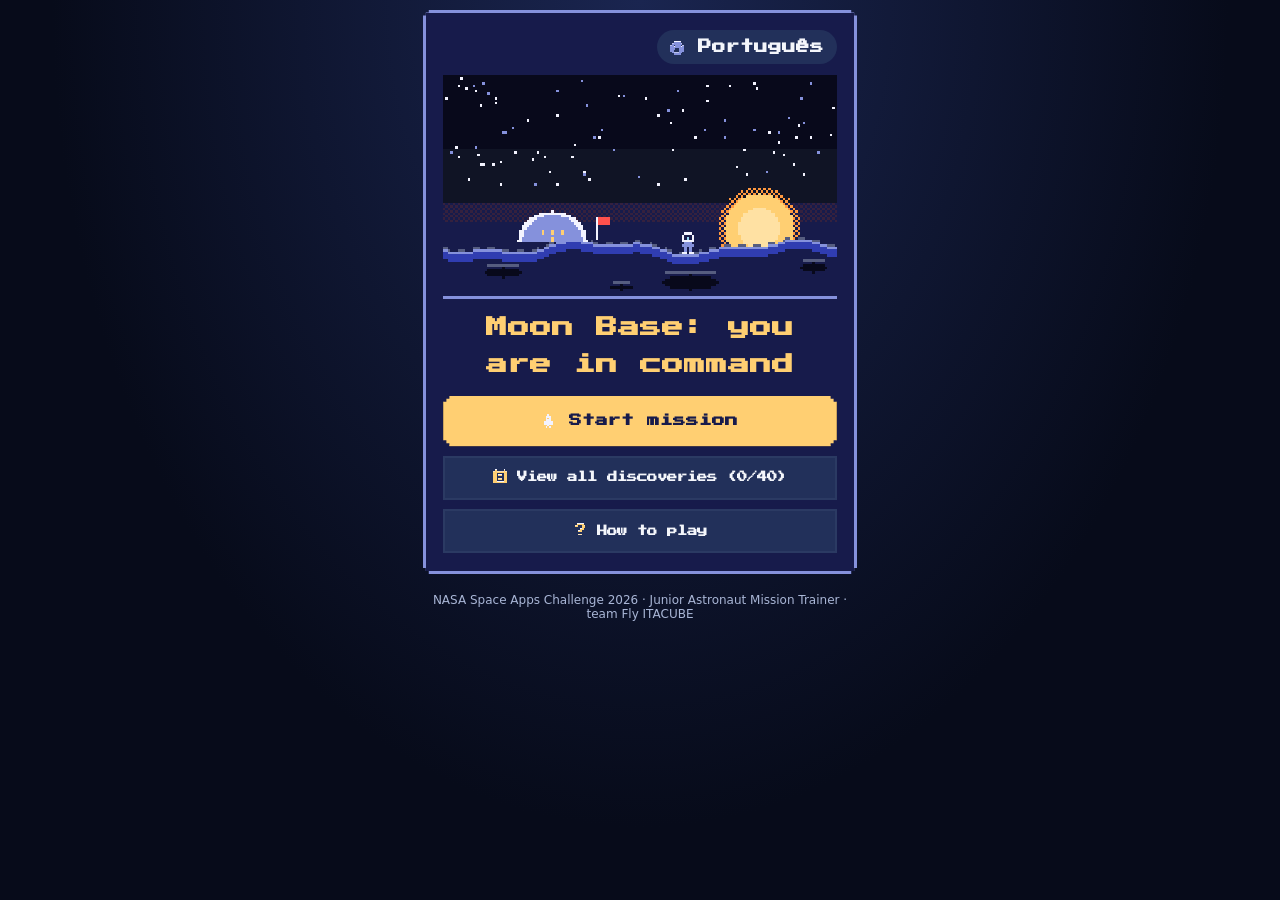
==== index.html @ cf5023c4 "Volks: Adicionado relas final" ====
<!DOCTYPE html>
<html lang="pt-BR">
<head>
<meta charset="UTF-8">
<meta name="viewport" content="width=device-width, initial-scale=1, viewport-fit=cover">
<title>Base Lunar — Junior Astronaut Mission Trainer</title>
<link rel="stylesheet" href="style.css?v=clear-shapes">
</head>
<body>
<main>

<!-- ===================== INÍCIO ===================== -->
<section id="intro" class="panel min">
  <div style="text-align:right"><button class="lang" data-lang></button></div>
  <img class="mission-panorama" src="assets/hud/capa-base-lunar.svg" alt="Base Lunar"><div class="hero" aria-hidden="true"></div>
  <h1 data-t="title"></h1>
  <p data-t="intro1"></p>
  <ul class="how">
    <li data-t="how1"></li>
    <li data-t="how2"></li>
    <li data-t="how3"></li>
    <li data-t="how4"></li>
  </ul>
  <div class="fact" data-t="introReal"></div>
  <button class="big" id="startBtn" data-t="start"></button>
  <button class="secBtn" id="openAlbumBtn"></button>
  <button class="secBtn" id="openTutorialBtn"></button>
</section>

<!-- ===================== JOGO ===================== -->
<section id="game" class="hidden">
  <div class="top">
    <div class="day" id="dayTxt"></div>
    <div style="display:flex; gap:.4rem"><button class="lang" id="albumGameBtn" aria-label="Descobertas"><span class="pc-icon" aria-hidden="true"></span></button><button class="lang" id="muteBtn" aria-label="Som / Sound"><img src="assets/hud/som-ligado.png" alt=""></button><button class="lang" data-lang></button></div>
  </div>

  <div class="scene" id="scene" aria-hidden="true">
    <canvas id="lunarCanvas" width="256" height="88"></canvas>
    <div class="scene-caption"><strong id="sceneCaption"></strong><p id="sceneDetail"></p></div>
    <div class="toast" id="toast"></div>
  </div>

  <div class="meters">
    <div class="meter" id="m_air">
      <div class="meter-art"><svg class="tank" aria-hidden="true" viewBox="0 0 16 16" xmlns="http://www.w3.org/2000/svg">
        <path fill="#8591DC" d="M6 1h4v2H9v1h2v1h1v9h-1v1H5v-1H4V5h1V4h2V3H6z"/>
        <rect x="5" y="4" width="6" height="10" fill="#303DB1"/>
        <rect x="5" class="tank-fill" y="4" width="6" height="10" fill="#FFCF72"/>
        <path fill="#F3F3FF" d="M5 5h1v8H5zM6 1h4v1H6z"/>
        <path fill="#8591DC" d="M9 2h2V1h4v1h1v4h-1v1h-4V6h-1V4H9z"/>
        <path fill="#F3F3FF" d="M11 2h4v4h-4z"/>
        <path fill="#171B4B" d="M13 3h1v1h-1v1h-1V4h1z"/>
      </svg></div>
      <small data-t="mAir"></small><span class="meter-value" id="airValue"></span><span class="pv"></span>
    </div>
    <div class="meter" id="m_pw">
      <div class="meter-art meter-sprite power" aria-hidden="true"></div>
      <small data-t="mPw"></small><span class="meter-value" id="powerValue"></span><span class="pv"></span>
    </div>
    <div class="meter" id="m_rad">
      <div class="meter-art meter-sprite radiation" aria-hidden="true"></div>
      <small data-t="mRad"></small><span class="meter-value" id="radiationValue"></span><span class="pv"></span>
    </div>
    <div class="meter sci" id="m_sci">
      <img class="meter-art" src="assets/hud/descobertas.png" alt="">
      <small data-t="mSci"></small><span class="meter-value" id="sciTxt"></span>
      <span class="discovery-points" aria-hidden="true"></span><span class="pv"></span>
    </div>
  </div>

  <div class="deck" id="deck">
    <div class="card" id="card" tabindex="0" role="group" aria-live="polite">
      <span class="tag l" id="tagL"></span><span class="tag r" id="tagR"></span>
      <div class="report-bar hidden" id="reportBar">
        <span class="report-symbol" id="reportSymbol" aria-hidden="true"></span>
        <strong id="reportTitle"></strong>
        <button type="button" id="reportClose"></button>
      </div>
      <div class="art" id="cArt" aria-hidden="true"></div>
      <div class="txt" id="cTxt"></div>
      <div class="note" id="cNote"></div>
      <div class="real hidden" id="cReal"></div>
    </div>
  </div>

  <div class="learn" id="learn" aria-live="polite"></div>

  <div class="choices" id="choices">
    <button class="choice l" id="btnL"></button>
    <button class="choice r" id="btnR"></button>
  </div>
  <p class="hintSwipe" data-t="swipe"></p>
</section>

<!-- ===================== FIM ===================== -->
<section id="end" class="panel hidden min" aria-live="polite">
  <div style="text-align:right"><button class="lang" data-lang></button></div>
  <img class="mission-panorama" src="assets/hud/base-panoramica.png" alt=""><div class="hero" id="endArt" aria-hidden="true"></div>
  <h1 id="endTitle" style="text-align:center"></h1>
  <div class="stars" id="stars" aria-hidden="true"></div>
  <div class="sum" id="endSum"></div>
  <p id="endText"></p>
  <p class="coll" id="debriefTitle"></p>
  <ul class="debrief" id="debrief"></ul>
  <button class="big" id="againBtn" data-t="again"></button>
  <div class="fact" id="endFact"></div>
  <h2 id="bookTitle"></h2>
  <p class="coll" id="bookColl"></p>
  <div class="book" id="book"></div>
  <h2 data-t="realTitle"></h2>
  <p id="realIntro"></p>
  <div id="realList"></div>
  <details>
    <summary data-t="srcTitle"></summary>
    <div id="srcBody"></div>
  </details>
</section>
<!-- ===================== ÁLBUM DE DESCOBERTAS ===================== -->
<section id="album" class="panel hidden" aria-labelledby="albumTitle">
  <div class="report-bar"><span class="pc-icon" aria-hidden="true"></span><h1 id="albumTitle"></h1><button class="lang" data-lang></button><button class="lang" id="closeAlbumBtn" type="button"></button></div>
  <p class="coll" id="albumSub"></p>
  <div class="book" id="albumGrid"></div>
</section>
<section id="tutorial" class="panel hidden" aria-labelledby="tutorialTitle">
  <div class="report-bar"><span class="pc-icon" aria-hidden="true"></span><h1 id="tutorialTitle"></h1><button class="lang" data-lang></button><button class="lang" id="closeTutorialBtn" type="button"></button></div>
  <div id="tutorialBody"></div>
</section>
<div id="studyWindows"></div>
<footer data-t="footer"></footer>
</main>

<script src="assets/scene/lunar-scene.js"></script>
<script>
/*ENGINE-START*/
/* ====== MOTOR DO JOGO (sem DOM, para poder ser testado em Node: tools/sim.mjs) ====== */
const Engine = (() => {
'use strict';

/* DADOS REAIS: tempestades de partículas solares (SEP) de 2024 e 2025 do DONKI (NASA).
   Gerado por tools/build-storms.mjs + tools/embed-storms.mjs. Não editar à mão.
   d = chegada das partículas (UTC) · sev: 3 = GOES >100 MeV, 2 = GOES >10 MeV, 1 = só outras sondas
   flr = início da explosão ligada · cls = classe · warn = minutos entre explosão e chegada · cme = km/s */
const STORMS = /*STORMS*/[
  {"d":"2024-01-03T20:05Z","sev":2,"flr":null,"cls":null,"warn":null,"cme":null,"link":"https://ccmc.gsfc.nasa.gov/DONKI/view/SEP/28464/-1"},
  {"d":"2024-01-22T13:42Z","sev":1,"flr":"2024-01-22T06:09Z","cls":null,"warn":453,"cme":1068,"link":"https://ccmc.gsfc.nasa.gov/DONKI/view/SEP/28685/-1"},
  {"d":"2024-01-29T06:15Z","sev":2,"flr":"2024-01-29T03:54Z","cls":"M6.8","warn":141,"cme":1277,"link":"https://ccmc.gsfc.nasa.gov/DONKI/view/SEP/28842/-1"},
  {"d":"2024-02-09T15:30Z","sev":2,"flr":"2024-02-09T12:53Z","cls":null,"warn":157,"cme":2534,"link":"https://ccmc.gsfc.nasa.gov/DONKI/view/SEP/29079/-1"},
  {"d":"2024-02-12T08:05Z","sev":3,"flr":null,"cls":null,"warn":null,"cme":3529,"link":"https://ccmc.gsfc.nasa.gov/DONKI/view/SEP/29156/-1"},
  {"d":"2024-03-15T20:50Z","sev":2,"flr":null,"cls":null,"warn":null,"cme":1201,"link":"https://ccmc.gsfc.nasa.gov/DONKI/view/SEP/29608/-1"},
  {"d":"2024-03-23T08:15Z","sev":2,"flr":"2024-03-23T00:58Z","cls":"X1.1","warn":437,"cme":1613,"link":"https://ccmc.gsfc.nasa.gov/DONKI/view/SEP/29711/-1"},
  {"d":"2024-05-10T13:35Z","sev":3,"flr":"2024-05-10T06:27Z","cls":"X3.9","warn":428,"cme":1330,"link":"https://ccmc.gsfc.nasa.gov/DONKI/view/SEP/30677/-1"},
  {"d":"2024-05-13T14:00Z","sev":2,"flr":"2024-05-13T09:36Z","cls":"M6.6","warn":264,"cme":1456,"link":"https://ccmc.gsfc.nasa.gov/DONKI/view/SEP/30817/-1"},
  {"d":"2024-06-08T02:55Z","sev":3,"flr":"2024-06-08T01:23Z","cls":"M9.7","warn":92,"cme":1106,"link":"https://ccmc.gsfc.nasa.gov/DONKI/view/SEP/31343/-1"},
  {"d":"2024-06-12T00:21Z","sev":1,"flr":null,"cls":null,"warn":null,"cme":1312,"link":"https://ccmc.gsfc.nasa.gov/DONKI/view/SEP/31435/-1"},
  {"d":"2024-07-23T03:00Z","sev":3,"flr":null,"cls":null,"warn":null,"cme":1299,"link":"https://ccmc.gsfc.nasa.gov/DONKI/view/SEP/32118/-1"},
  {"d":"2024-08-05T17:26Z","sev":1,"flr":"2024-08-05T13:24Z","cls":"X1.7","warn":242,"cme":1095,"link":"https://ccmc.gsfc.nasa.gov/DONKI/view/SEP/32560/-1"},
  {"d":"2024-09-01T23:14Z","sev":1,"flr":"2024-09-01T11:45Z","cls":"M5.5","warn":689,"cme":1247,"link":"https://ccmc.gsfc.nasa.gov/DONKI/view/SEP/33103/-1"},
  {"d":"2024-09-05T15:51Z","sev":1,"flr":null,"cls":null,"warn":null,"cme":1577,"link":"https://ccmc.gsfc.nasa.gov/DONKI/view/SEP/33202/-1"},
  {"d":"2024-09-09T08:50Z","sev":2,"flr":null,"cls":null,"warn":null,"cme":1452,"link":"https://ccmc.gsfc.nasa.gov/DONKI/view/SEP/33257/-1"},
  {"d":"2024-09-17T07:35Z","sev":2,"flr":null,"cls":null,"warn":null,"cme":1070,"link":"https://ccmc.gsfc.nasa.gov/DONKI/view/SEP/33467/-1"},
  {"d":"2024-10-09T05:05Z","sev":3,"flr":"2024-10-09T01:25Z","cls":"X1.8","warn":220,"cme":1509,"link":"https://ccmc.gsfc.nasa.gov/DONKI/view/SEP/33866/-1"},
  {"d":"2024-10-26T18:05Z","sev":2,"flr":"2024-10-26T06:32Z","cls":"X1.8","warn":693,"cme":1606,"link":"https://ccmc.gsfc.nasa.gov/DONKI/view/SEP/34222/-1"},
  {"d":"2024-11-21T19:25Z","sev":3,"flr":null,"cls":null,"warn":null,"cme":1560,"link":"https://ccmc.gsfc.nasa.gov/DONKI/view/SEP/35208/-1"},
  {"d":"2024-12-18T12:01Z","sev":1,"flr":null,"cls":null,"warn":null,"cme":3161,"link":"https://ccmc.gsfc.nasa.gov/DONKI/view/SEP/35736/-1"},
  {"d":"2024-12-21T16:12Z","sev":1,"flr":"2024-12-21T00:33Z","cls":null,"warn":939,"cme":897,"link":"https://ccmc.gsfc.nasa.gov/DONKI/view/SEP/35838/-1"},
  {"d":"2025-01-04T22:15Z","sev":2,"flr":"2025-01-04T18:46Z","cls":null,"warn":209,"cme":1590,"link":"https://ccmc.gsfc.nasa.gov/DONKI/view/SEP/36263/-1"},
  {"d":"2025-02-25T00:20Z","sev":2,"flr":"2025-02-24T21:50Z","cls":null,"warn":150,"cme":1627,"link":"https://ccmc.gsfc.nasa.gov/DONKI/view/SEP/37527/-1"},
  {"d":"2025-03-01T03:22Z","sev":1,"flr":null,"cls":null,"warn":null,"cme":1177,"link":"https://ccmc.gsfc.nasa.gov/DONKI/view/SEP/37619/-1"},
  {"d":"2025-03-31T11:05Z","sev":2,"flr":null,"cls":null,"warn":null,"cme":2212,"link":"https://ccmc.gsfc.nasa.gov/DONKI/view/SEP/38129/-1"},
  {"d":"2025-05-13T18:14Z","sev":1,"flr":"2025-05-13T15:25Z","cls":"X1.2","warn":169,"cme":769,"link":"https://ccmc.gsfc.nasa.gov/DONKI/view/SEP/38846/-1"},
  {"d":"2025-05-31T17:10Z","sev":2,"flr":"2025-05-30T23:31Z","cls":"M8.1","warn":1059,"cme":2371,"link":"https://ccmc.gsfc.nasa.gov/DONKI/view/SEP/39201/-1"},
  {"d":"2025-08-25T13:20Z","sev":2,"flr":null,"cls":null,"warn":null,"cme":1657,"link":"https://ccmc.gsfc.nasa.gov/DONKI/view/SEP/40815/-1"},
  {"d":"2025-10-22T00:09Z","sev":1,"flr":null,"cls":null,"warn":null,"cme":2077,"link":"https://ccmc.gsfc.nasa.gov/DONKI/view/SEP/41966/-1"},
  {"d":"2025-11-10T11:25Z","sev":3,"flr":"2025-11-10T08:55Z","cls":"X1.2","warn":150,"cme":1856,"link":"https://ccmc.gsfc.nasa.gov/DONKI/view/SEP/42572/-1"},
  {"d":"2025-11-14T09:20Z","sev":2,"flr":"2025-11-14T07:44Z","cls":"X4.0","warn":96,"cme":1082,"link":"https://ccmc.gsfc.nasa.gov/DONKI/view/SEP/42704/-1"}
]/*END-STORMS*/;

/* REGRAS (números de jogo, não de engenharia) */
const R = {
  DAYS: 10,
  AIR_START: 6, AIR_MAX: 10, AIR_USE: 2,
  PW_START: 4, PW_MAX: 10, SUN: [0, 1, 1, 1, 1, 2, 2, 2, 2, 2],   // 0 = sem sol(10%), 1 = parcial(40%), 2 = normal(50%)
  RAD_LIMIT: 100, RAD_SAFE: 70, RAD_DAILY: 1,
  SCI_GOAL: 8,
  STORM: { 1: 20, 2: 40, 3: 70 },
  BLOCK_READY: 0.9, BLOCK_RUSH: 0.5, OUTSIDE: 0.6,
  SHIELD_PW: 3,
  QUIZ_OK_AIR: 3, QUIZ_OK_PW: 2,
  QUIZ_FAIL_AIR: 2, QUIZ_FAIL_PW: 2,
  RESCUE_PW: 2,              // com energia até aqui, a carta de ciência troca a pesquisa de dentro por "Recarregar baterias"
  PROBLEM_CHANCE: 0.5,       // fim do dia sem tempestade: 50% problema,
  GOOD_CHANCE: 0.25,         // 25% boa notícia, 25% nada
};
const DAY = 864e5;
let rnd = Math.random;
const day0 = iso => Date.parse(iso.slice(0, 10) + 'T00:00:00Z');
const pick = a => a[Math.floor(rnd() * a.length)];
const B = (pt, en) => ({ pt, en });

function sample(arr, n) {
  const a = arr.slice();
  for (let i = a.length - 1; i > 0; i--) {
    const j = Math.floor(rnd() * (i + 1));
    [a[i], a[j]] = [a[j], a[i]];
  }
  return a.slice(0, n);
}

function pickMission() {
  // Sorteia 2 a 3 tempestades reais (dias 2 a 10) e até 2 eventos datados nos dias livres.
  const stormDaysPool = Array.from({ length: R.DAYS - 1 }, (_, i) => i + 1);
  const stormCount = 1 + Math.floor(rnd() * 3);
  const stormDays = sample(stormDaysPool, stormCount);
  const chosenStorms = sample(STORMS, stormCount);
  const storms = {};
  stormDays.forEach((d, idx) => { storms[d] = chosenStorms[idx]; });

  const freeDays = Array.from({ length: R.DAYS }, (_, i) => i).filter(i => !storms[i]);
  const eventCount = Math.min(freeDays.length, DATED_EVENTS.length, Math.floor(rnd()*3));
  const eventDays = sample(freeDays, eventCount);
  const chosenEvents = sample(DATED_EVENTS, eventCount);
  const dated = {};
  eventDays.forEach((d, idx) => { dated[d] = chosenEvents[idx]; });

  return { storms, dated };
}

/* ---------- cartas ---------- */
/* Manutenção do ar: 12 cartas com os mesmos números (cada uma com peso 1). A estufa tem peso 4 e segue 25% das chances. */
const O2_CARDS = [
  { id: 'o2', art: '🫧⚙️', w: 1,
    text: B('A máquina separa a água em oxigênio, mas gasta energia. Você deseja ligar o gerador de oxigênio?', 'The machine splits water into oxygen, but it uses power. Do you want to turn on the oxygen generator?'),
    L: { label: B('Deixar desligado', 'Leave it off'), fx: { pw: 1, air: -2 } },
    R: { label: B('Ligar o gerador', 'Turn on the generator'), fx: { pw: -2, air: 4 } } },
  { id: 'o2', art: '🌬️', w: 1,
    text: B('O purificador retira o gás que a tripulação solta. Você deseja ligar o purificador de ar?', 'The purifier removes the gas the crew breathes out. Do you want to turn on the air purifier?'),
    L: { label: B('Deixar desligado', 'Leave it off'), fx: { pw: 1, air: -2 } },
    R: { label: B('Ligar o purificador', 'Turn on the purifier'), fx: { pw: -2, air: 4 } } },
  { id: 'o2', art: '💧', w: 1,
    text: B('A eletricidade transforma água em oxigênio. Você deseja começar a eletrólise agora?', 'Electricity turns water into oxygen. Do you want to start the electrolysis now?'),
    L: { label: B('Esperar', 'Wait'), fx: { pw: 1, air: -2 } },
    R: { label: B('Começar a eletrólise', 'Start electrolysis'), fx: { pw: -2, air: 4 } } },
  { id: 'o2', art: '🌀', w: 1,
    text: B('Os ventiladores espalham o ar pela base. Você deseja ligar os ventiladores?', 'The fans spread the air through the base. Do you want to turn on the fans?'),
    L: { label: B('Desligar para economizar', 'Turn off to save power'), fx: { pw: 1, air: -2 } },
    R: { label: B('Ligar os ventiladores', 'Turn on the fans'), fx: { pw: -2, air: 4 } } },
  { id: 'o2', art: '🛢️', w: 1,
    text: B('O tanque libera ar, mas o compressor gasta energia. Você deseja abrir o tanque de oxigênio?', 'The tank releases air, but the compressor uses power. Do you want to open the oxygen tank?'),
    L: { label: B('Manter fechado', 'Keep it closed'), fx: { pw: 1, air: -2 } },
    R: { label: B('Abrir o tanque', 'Open the tank'), fx: { pw: -2, air: 4 } } },
  { id: 'o2', art: '♻️', w: 1,
    text: B('O gás vira água e depois oxigênio, em um processo longo. Você deseja iniciar a reciclagem?', 'The gas turns into water and then oxygen, in a long process. Do you want to start the recycling?'),
    L: { label: B('Adiar a reciclagem', 'Delay recycling'), fx: { pw: 1, air: -2 } },
    R: { label: B('Iniciar a reciclagem', 'Start recycling'), fx: { pw: -2, air: 4 } } },
  { id: 'o2', art: '🔥', w: 1,
    text: B('O ar frio cansa a tripulação. Você deseja ligar o aquecedor da cabine?', 'Cold air tires the crew. Do you want to turn on the cabin heater?'),
    L: { label: B('Deixar frio', 'Leave it cold'), fx: { pw: 1, air: -2 } },
    R: { label: B('Ligar o aquecedor', 'Turn on the heater'), fx: { pw: -2, air: 4 } } },
  { id: 'o2', art: '🔧', w: 1,
    text: B('Sem limpeza, o gerador pode parar. Você deseja fazer a manutenção do gerador agora?', 'Without cleaning, the generator may stop. Do you want to do the generator maintenance now?'),
    L: { label: B('Adiar a manutenção', 'Postpone maintenance'), fx: { pw: 1, air: -2 } },
    R: { label: B('Fazer a manutenção', 'Do maintenance'), fx: { pw: -2, air: 4 } } },
  { id: 'o2', art: '🖥️', w: 1,
    text: B('O painel mostra quanto ar resta. Você deseja acender o painel de oxigênio?', 'The panel shows how much air is left. Do you want to turn on the oxygen panel?'),
    L: { label: B('Manter apagado', 'Keep it off'), fx: { pw: 1, air: -2 } },
    R: { label: B('Acender o painel', 'Turn on the panel'), fx: { pw: -2, air: 4 } } },
  { id: 'o2', art: '🌿', w: 1,
    text: B('As plantas fazem ar, mas precisam de luz. Você deseja ligar as luzes do módulo?', 'Plants make air, but they need light. Do you want to turn on the module lights?'),
    L: { label: B('Apagar as luzes', 'Lights off'), fx: { pw: 1, air: -2 } },
    R: { label: B('Ligar as luzes do módulo', 'Lights on in the module'), fx: { pw: -2, air: 4 } } },
  { id: 'o2', art: '📡', w: 1,
    text: B('O sensor ajuda a achar vazamentos de ar. Você deseja ligar o sensor de vazamento?', 'The sensor helps find air leaks. Do you want to turn on the leak sensor?'),
    L: { label: B('Deixar desligado', 'Leave it off'), fx: { pw: 1, air: -2 } },
    R: { label: B('Ligar o sensor', 'Turn on the sensor'), fx: { pw: -2, air: 4 } } },
  { id: 'o2', art: '🌙', w: 1,
    text: B('Os painéis rendem menos à noite. Você deseja ligar o gerador de oxigênio à noite?', 'Panels make less power at night. Do you want to run the oxygen generator at night?'),
    L: { label: B('Esperar o dia', 'Wait for day'), fx: { pw: 1, air: -2 } },
    R: { label: B('Ligar o gerador à noite', 'Run the generator at night'), fx: { pw: -2, air: 4 } } },
];
const LIFE = [
  ...O2_CARDS,
  { id: 'farm', art: '🌱💡', w: 4,
    text: B('As plantas fazem ar, mas precisam de luz. Você deseja acender as luzes da estufa?', 'Plants make air, but they need light. Do you want to turn on the greenhouse lights?'),
    L: { label: B('Apagar as luzes', 'Lights off'), fx: { pw: 1, air: -2 } },
    R: { label: B('Acender as luzes', 'Lights on'), fx: { pw: -1, air: 2 } } },
];
/* Carta de ciência: uma pesquisa dentro da base (custa energia) contra uma fora da base (custa radiação).
   `task` escolhe a animação; `pool` escolhe o grupo da descoberta. */
/* Os rótulos são os próprios nomes das pesquisas, para o jogador saber qual descoberta vai ganhar. */
const SCI = {
  lab:   { key: 'lab', task: 'research', art: '🔬', label: B('Pesquisar pedras', 'Study rocks'), fx: { pw: -2, sci: 1 }, pool: 'rock' },
  scope: { key: 'scope', task: 'observe', art: '🔭', label: B('Observar o Sol', 'Watch the Sun'), fx: { pw: -2, sci: 1 }, pool: 'sun' },
  rover: { key: 'rover', task: 'explore', art: '🚙', label: B('Ver crateras', 'See craters'), fx: { pw: -1, sci: 1, rad: 4, outside: true }, pool: 'crater' },
  // Dia de alerta solar: o jipe expõe menos (rad 3), como no ROVER_ALERT do Kelson. Usa a dica do jipe.
  roverAlert: { key: 'rover', task: 'explore', art: '🚙', label: B('Ver crateras', 'See craters'), fx: { pw: -1, sci: 1, rad: 3, outside: true }, pool: 'crater' },
  ice:   { key: 'ice', task: 'sample', art: '🧊', label: B('Buscar gelo', 'Get ice'), fx: { rad: 3, sci: 1, outside: true }, pool: 'ice' },
  rest:  { key: 'rest', task: 'power', art: '🔋', label: B('Recarregar baterias', 'Recharge batteries'), fx: { pw: 1, air: -2 } },
};
// Pergunta da carta de pesquisa. Cada opção tem o verbo no infinitivo, para a pergunta ficar natural.
const ASK = {
  lab: ['pesquisar pedras', 'study rocks'], scope: ['observar o Sol', 'watch the Sun'],
  rover: ['ver crateras', 'see craters'], ice: ['buscar gelo', 'get ice'],
  rest: ['recarregar as baterias', 'recharge the batteries'],
};
function sciText(a, b, s) {
  const x = ASK[a], y = ASK[b];
  const q = B(`Você deseja ${x[0]} ou ${y[0]}?`, `Do you want to ${x[1]} or ${y[1]}?`);
  const lead = a === 'rest' ? B('A energia está baixa.', 'Power is low.')
    : s && s.flr ? B('Há alerta solar ligado.', 'A solar alert is on.')
    : s ? null : B('Está na hora da pesquisa!', 'It\'s research time!');
  return lead ? B(`${lead.pt} ${q.pt}`, `${lead.en} ${q.en}`) : q;
}
// Montada na hora em que aparece, para o resgate olhar a energia já com o Sol do dia.
function sciCard(G, s) {
  let inside = pick(['lab', 'scope']), outside;
  if (s && !s.flr) outside = inside === 'lab' ? 'scope' : 'lab';   // tempestade sem aviso: sair seria injusto
  else outside = s ? 'roverAlert' : pick(['rover', 'ice']);        // dia de alerta: a tentação é o jipe
  if (G.pw <= R.RESCUE_PW) inside = 'rest';
  const a = SCI[inside], b = SCI[outside];
  return { id: 'sci', kind: 'sci', art: a.art + b.art, pair: [inside, outside], warn: !!(s && s.flr),
    text: sciText(a.key, b.key, s),
    L: a, R: b };
}
/* Fim do dia (sem tempestade): problema, boa notícia ou nada. Toda carta tem custo dos dois lados. */
const EVENTS = [
  { id: 'reserveAir', type: 'good', art: '🫧⚙️',
    text: B("Há ar de reserva guardado no tanque. Você deseja acionar a reserva de ar agora?", "There is backup air stored in the tank. Do you want to activate the air reserve now?"),
    L: { label: B("Desligar o compressor", "Switch off the compressor"), fx: { pw: 1, air: -2 } },
    R: { label: B("Acionar a reserva", "Connect the reserve"), fx: { pw: -2 }, adjust: G => ({ air: G.air <= 3 ? 5 : 2 }) } },
  { id: 'reservePower', type: 'good', art: '🔋',
    text: B("A bateria auxiliar pode reforçar a energia, mas usa ar na manutenção. Você deseja ligar a bateria auxiliar?", "The backup battery can boost power, but it uses air during maintenance. Do you want to connect the backup battery?"),
    L: { label: B("Isolar a bateria", "Isolate the battery"), fx: { air: 2, pw: -1 } },
    R: { label: B("Ligar a bateria", "Connect the battery"), fx: { air: -3 }, adjust: G => ({ pw: G.pw <= 3 ? 4 : 2 }) } },
  { id: 'signal', type: 'good', art: '📡',
    text: B("A antena captou um sinal fraco da Terra. Você deseja analisar o sinal agora?", "The antenna picked up a weak signal from Earth. Do you want to analyze the signal now?"),
    L: { label: B("Desligar o receptor", "Switch off the receiver"), fx: { pw: 1, air: -2 } },
    R: { label: B("Analisar o sinal", "Analyze the signal"), fx: { pw: -1 }, hidden: true, resolveFx: () => ({ sci: rnd() < .40 ? 1 : 0 }), pool: 'sun' } },
  { id: 'cargo', type: 'good', art: '📦🚙',
    text: B("Um módulo de carga pousou perto da base com ar e água. Você deseja buscá-lo de jipe?", "A cargo pod landed near the base with air and water. Do you want to fetch it by rover?"),
    L: { label: B("Poupar a viagem", "Skip the trip"), fx: { pw: 1, air: -1 } },
    R: { label: B("Buscar de jipe", "Fetch by rover"), fx: { pw: -1, air: 3, rad: 3, outside: true } } },
  { id: 'solarPanel', type: 'good', art: '☀️🔧',
    text: B("Chegou um painel solar extra. Você deseja instalar o painel agora?", "An extra solar panel arrived. Do you want to install the panel now?"),
    L: { label: B("Guardar o painel", "Store the panel"), fx: { pw: 1, air: -1 } },
    R: { label: B("Instalar agora", "Install now"), fx: { air: -2, pw: 3 } } },
  { id: 'waterCapsule', type: 'good', art: '🧴💧',
    text: B("Uma cápsula trouxe água da Terra. Você deseja usar essa água para fazer oxigênio agora?", "A capsule brought water from Earth. Do you want to use this water to make oxygen now?"),
    L: { label: B("Guardar a água", "Store the water"), fx: { pw: 1, air: -1 } },
    R: { label: B("Usar no gerador", "Use in the generator"), fx: { pw: -1, air: 3 } } },
  { id: 'iceMap', type: 'good', art: '🗺️🧊',
    text: B("Chegou um mapa com áreas de gelo perto da base. Você deseja estudar o mapa agora?", "A map of ice areas near the base arrived. Do you want to study the map now?"),
    L: { label: B("Guardar o mapa", "Store the map"), fx: { pw: 1, air: -1 } },
    R: { label: B("Estudar o mapa", "Study the map"), fx: { pw: -1, sci: 1 }, pool: 'ice' } },
  { id: 'remoteFix', type: 'good', art: '📡🛠️',
    text: B("A Terra enviou um ajuste para o gerador. Você deseja aplicar o ajuste agora?", "Earth sent an update for the generator. Do you want to apply the update now?"),
    L: { label: B("Guardar o ajuste", "Store the update"), fx: { pw: 1, air: -1 } },
    R: { label: B("Aplicar agora", "Apply now"), fx: { pw: -2, air: 2 } } },
  { id: 'airlock', type: 'problem', art: '🥾🧹',
    text: B("Os trajes voltaram cheios de poeira lunar afiada. Você deseja limpar os trajes agora?", "The spacesuits came back full of sharp Moon dust. Do you want to clean the suits now?"),
    L: { label: B("Limpar amanhã", "Clean tomorrow"), fx: { air: -3 } },
    R: { label: B("Aspirar agora", "Vacuum now"), fx: { pw: -1 } } },
  { id: 'filter', type: 'problem', art: '🚰⚙️',
    text: B("O filtro que recicla o ar e a água está entupindo. Você deseja limpar o filtro agora?", "The filter that recycles air and water is clogging. Do you want to clean the filter now?"),
    L: { label: B("Modo econômico", "Eco mode"), fx: { pw: 1, air: -2 } },
    R: { label: B("Limpar com força total", "Full-power clean"), fx: { pw: -1, air: 2 } } },
  { id: 'dust', type: 'problem', art: '🧹☀️',
    text: B("A poeira lunar cobriu os painéis solares e reduz a energia. Você deseja sair para limpá-los?", "Moon dust has covered the solar panels and cuts the power. Do you want to go out and clean them?"),
    L: { label: B("Deixar assim", "Leave it"), fx: { pw: -2 } },
    R: { label: B("Sair para limpar", "Go out and clean"), fx: { pw: 2, rad: 6, outside: true } } },
  { id: 'leak', type: 'problem', art: '🔧💨',
    text: B("Um cano de ar está vazando, e o ar escapa aos poucos. Você deseja consertar o vazamento agora?", "An air pipe is leaking, and air escapes slowly. Do you want to fix the leak now?"),
    L: { label: B("Consertar depois", "Fix it later"), fx: { air: -3 } },
    R: { label: B("Consertar agora", "Fix it now"), fx: { pw: -1 } } },
  { id: 'antenna', type: 'problem', art: '📶🔧',
    text: B("A antena da base saiu do lugar e perde sinal. Você deseja alinhá-la agora?", "The base antenna moved out of place and is losing signal. Do you want to realign it now?"),
    L: { label: B("Deixar como está", "Leave it as is"), fx: { air: -2 } },
    R: { label: B("Alinhar agora", "Align it now"), fx: { pw: -1 } } },
  { id: 'lamp', type: 'problem', art: '💡🌱',
    text: B("Uma lâmpada da estufa queimou. Você deseja trocar a lâmpada agora?", "A greenhouse lamp burned out. Do you want to replace the lamp now?"),
    L: { label: B("Deixar apagada", "Leave it off"), fx: { air: -1 } },
    R: { label: B("Trocar a lâmpada", "Replace the lamp"), fx: { pw: -1 } } },
  { id: 'battery', type: 'problem', art: '🔋🔥',
    text: B("A bateria auxiliar esquentou e perde carga. Você deseja resfriá-la agora?", "The backup battery overheated and is losing charge. Do you want to cool it down now?"),
    L: { label: B("Deixar quente", "Leave it hot"), fx: { pw: -1 } },
    R: { label: B("Resfriar agora", "Cool it now"), fx: { pw: -2 } } },
  { id: 'tank', type: 'problem', art: '🫧📉',
    text: B("Um tanque de ar começou a perder pressão. Você deseja verificar o tanque agora?", "An air tank started losing pressure. Do you want to check the tank now?"),
    L: { label: B("Adiar a verificação", "Postpone the check"), fx: { air: -2 } },
    R: { label: B("Verificar agora", "Check now"), fx: { pw: -1 } } },
];
const PROBLEMS = EVENTS.filter(e => e.type === 'problem');
const GOOD_NEWS = EVENTS.filter(e => e.type === 'good');
/* Eventos reais de 2024–2025 mapeados pela data exata (só aparecem no dia civil correspondente) */
const DATED_EVENTS = [
  { id: 'eclipse_2024_03', art: '🌍🌑',
    d: '2024-03-25T07:12Z', source: 'NASA / Eclipse Lunar',
    link: 'https://science.nasa.gov/eclipses/',
    text: B('Eclipse lunar! A sombra da Terra passou pela Lua e reduziu a luz nos painéis solares.',
            'Lunar eclipse! Earth\'s shadow crossed the Moon and dimmed the light on the solar panels.'),
    record: B('Em 25 de março de 2024 ocorreu um eclipse lunar penumbral, dois dias após a tempestade solar de 23 de março.',
              'On March 25, 2024, a penumbral lunar eclipse occurred, two days after the March 23 solar storm.'),
    L: { label: B('Poupar energia e apagar as luzes', 'Save power and turn off the lights'), fx: { air: -1 } },
    R: { label: B('Manter aquecimento e luzes', 'Keep heating and lights on'), fx: { pw: -2 } } },

  { id: 'donki_x87_2024_05', art: '🔭☀️',
    d: '2024-05-14T16:51Z', source: 'NASA DONKI',
    link: 'https://ccmc.gsfc.nasa.gov/DONKI/view/FLR/30854/-1',
    text: B('Explosão solar gigante (classe X8.7) vista no Sol! A nuvem passou de raspão, mas o telescópio pode medir tudo.',
            'Giant solar flare (class X8.7) seen on the Sun! The cloud passed wide of the Moon, and the telescope can measure it.'),
    record: B('Em 14 de maio de 2024, o Sol produziu uma explosão classe X8.7 — a mais forte daquele período — sem atingir diretamente a Terra e a Lua.',
              'On May 14, 2024, the Sun produced an X8.7 class flare — the strongest of that period — without hitting Earth and the Moon directly.'),
    L: { label: B('Poupar energia', 'Save power'), fx: { pw: 1, air: -2 } },
    R: { label: B('Apontar telescópio', 'Point telescope'), fx: { pw: -2, sci: 1 }, pool: 'sun' } },

  { id: 'eclipse_2024_09', art: '🌍🌑',
    d: '2024-09-18T02:44Z', source: 'NASA / Eclipse Lunar',
    link: 'https://science.nasa.gov/eclipses/',
    text: B('Eclipse lunar parcial! Parte da sombra da Terra esfriou a superfície da Lua por algumas horas.',
            'Partial lunar eclipse! Part of Earth\'s shadow cooled the Moon\'s surface for a few hours.'),
    record: B('Em 18 de setembro de 2024 ocorreu um eclipse lunar parcial, logo após a tempestade de partículas de 17 de setembro.',
              'On September 18, 2024, a partial lunar eclipse occurred, right after the September 17 particle storm.'),
    L: { label: B('Poupar energia e apagar as luzes', 'Save power and turn off the lights'), fx: { air: -1 } },
    R: { label: B('Manter aquecimento e luzes', 'Keep heating and lights on'), fx: { pw: -2 } } },

  { id: 'geminids_2024_12', art: '☄️🧹',
    d: '2024-12-14T01:00Z', source: 'NASA Meteor Watch',
    link: 'https://science.nasa.gov/solar-system/meteors-meteorites/geminids/',
    text: B('Pico da chuva de meteoros Geminídeas! Micrometeoritos levantaram poeira lunar nos painéis solares.',
            'Peak of the Geminid meteor shower! Micrometeorites kicked up Moon dust onto the solar panels.'),
    record: B('Em 14 de dezembro de 2024 ocorreu o pico anual das Geminídeas; na Lua sem atmosfera, esses grãos levantam poeira eletrostática.',
              'On December 14, 2024, the annual Geminids peaked; on the airless Moon, these grains kick up electrostatic dust.'),
    L: { label: B('Deixar sujo', 'Leave dusty'), fx: { pw: -2 } },
    R: { label: B('Limpar lá fora', 'Clean outside'), fx: { pw: 1, rad: 6, outside: true } } },

  { id: 'quadrantids_2025_01', art: '☄️🧹',
    d: '2025-01-03T15:00Z', source: 'NASA Meteor Watch',
    link: 'https://science.nasa.gov/solar-system/meteors-meteorites/quadrantids/',
    text: B('Chuva de meteoros Quadrântidas! Poeira levantada por pequenos impactos cobriu os painéis solares.',
            'Quadrantid meteor shower! Dust kicked up by tiny impacts coated the solar panels.'),
    record: B('Em 3 de janeiro de 2025 ocorreu o pico das Quadrântidas, um dia antes da tempestade solar de 4 de janeiro.',
              'On January 3, 2025, the Quadrantids peaked, one day before the January 4 solar storm.'),
    L: { label: B('Deixar sujo', 'Leave dusty'), fx: { pw: -1 } },
    R: { label: B('Limpar lá fora', 'Clean outside'), fx: { pw: 2, rad: 6, outside: true } } },

  { id: 'eclipse_2025_03', art: '🌍🌑',
    d: '2025-03-14T06:58Z', source: 'NASA / Eclipse Lunar',
    link: 'https://science.nasa.gov/eclipses/',
    text: B('Eclipse lunar total! A Terra bloqueou completamente o Sol e a temperatura despencou na base.',
            'Total lunar eclipse! Earth completely blocked the Sun and temperatures plunged at the base.'),
    record: B('Em 14 de março de 2025 ocorreu um eclipse lunar total, mergulhando a face visível da Lua na sombra da Terra.',
              'On March 14, 2025, a total lunar eclipse occurred, plunging the Moon\'s near side into Earth\'s shadow.'),
    L: { label: B('Poupar energia e apagar as luzes', 'Save power and turn off the lights'), fx: { air: -1 } },
    R: { label: B('Manter aquecimento e luzes', 'Keep heating and lights on'), fx: { pw: -2 } } },
];
/* Descobertas: cada uma é um fato real da NASA ligado a uma restrição da base (ar, energia, radiação, comida, construção).
   10 por grupo: rock = laboratório, crater = jipe, ice = gelo e água, sun = telescópio. `src` é a página da NASA citada no álbum. */
const DISC = [
  /* ---------- 🪨 Laboratório: pedras, solo e corpo humano ---------- */
  { id: 'regolith', pool: 'rock', ico: '🪨', name: B('Regolito', 'Regolith'),
    fact: B('O chão da Lua é coberto de regolito: pó e pedrinhas feitos por bilhões de anos de batidas de meteoritos.', "The Moon's ground is covered in regolith: dust and small rocks made by billions of years of meteorite hits."),
    base: B("a equipe pode procurar água nas crateras escuras usando outros tipos de luz.", "the crew can search for water in dark craters using other kinds of light."),
    src: 'https://science.nasa.gov/moon/composition/' },
  { id: 'old', pool: 'rock', ico: '⏳', name: B('Pedras muito antigas', 'Very old rocks'),
    fact: B('Algumas pedras trazidas pelas missões Apollo têm mais de 4 bilhões de anos.', 'Some rocks brought back by the Apollo missions are more than 4 billion years old.'),
    base: B("o laboratório estuda essas pedras para entender como a Lua se formou.", "the lab studies these rocks to understand how the Moon formed."),
    src: 'https://curator.jsc.nasa.gov/lunar/' },
  { id: 'glass', pool: 'rock', ico: '🟠', name: B('Vidro laranja', 'Orange glass'),
    fact: B('Os astronautas da Apollo 17 acharam solo laranja: bolinhas de vidro feitas por vulcões antigos da Lua.', 'The Apollo 17 astronauts found orange soil: tiny glass beads made by ancient Moon volcanoes.'),
    base: B("o laboratório estuda esse vidro para conhecer os vulcões antigos da Lua.", "the lab studies this glass to learn about the Moon's ancient volcanoes."),
    src: 'https://curator.jsc.nasa.gov/lunar/' },
  { id: 'plants', pool: 'rock', ico: '🌱', name: B('Plantas em solo lunar', 'Plants in Moon soil'),
    fact: B('Em 2022, cientistas fizeram plantas crescerem em solo da Lua trazido pelas missões Apollo. Elas cresceram, mas mais fracas que na terra comum.', 'In 2022, scientists grew plants in Moon soil brought back by the Apollo missions. They grew, but weaker than in Earth soil.'),
    base: B("a estufa pode usar solo lunar, mas ele precisa de nutrientes extras.", "the greenhouse can use Moon soil, but it needs extra nutrients."),
    src: 'https://www.nasa.gov/humans-in-space/scientists-grow-plants-in-lunar-soil/' },
  { id: 'dust', pool: 'rock', ico: '✨', name: B('Poeira que arranha', 'Scratchy dust'),
    fact: B('A poeira lunar é afiada como vidro moído, porque na Lua não há vento nem água para arredondar os grãos.', 'Moon dust is sharp like crushed glass, because the Moon has no wind or water to round off the grains.'),
    base: B('A poeira gasta os trajes, entope filtros e suja os painéis solares.', 'Dust wears out spacesuits, clogs filters and covers the solar panels.'),
    src: 'https://science.nasa.gov/moon/composition/' },
  { id: 'quake', pool: 'rock', ico: '〰️', name: B('A Lua treme', 'Moonquakes'),
    fact: B('Aparelhos deixados pelas missões Apollo mostraram que a Lua também tem tremores.', 'Instruments left by the Apollo missions showed that the Moon has quakes too.'),
    base: B("as paredes precisam ser fortes para aguentar os tremores.", "the walls must be strong enough to withstand the tremors."),
    src: 'https://science.nasa.gov/moon/moonquakes/' },
  { id: 'oxyrock', pool: 'rock', ico: '🫧', name: B('Oxigênio nas pedras', 'Oxygen in the rocks'),
    fact: B('Quase metade do peso do solo da Lua é oxigênio, preso dentro dos minerais.', "Almost half the weight of the Moon's soil is oxygen, locked inside the minerals."),
    base: B("no futuro, máquinas poderão tirar das pedras o ar que a tripulação respira.", "in the future, machines may take the air the crew breathes from the rocks."),
    src: 'https://science.nasa.gov/moon/composition/' },
  { id: 'lavatube', pool: 'rock', ico: '🕳️', name: B('Cavernas de lava', 'Lava caves'),
    fact: B('A sonda LRO, da NASA, achou mais de 200 buracos fundos na Lua. Alguns podem levar a cavernas feitas por lava antiga.', "NASA's LRO probe found more than 200 deep pits on the Moon. Some may lead to caves made by ancient lava."),
    base: B("uma caverna assim serviria de abrigo, porque a rocha grossa bloqueia a radiação.", "a cave like this would be a shelter, because thick rock blocks radiation."),
    src: 'https://www.nasa.gov/solar-system/lunar-pits-could-shelter-astronauts-reveal-details-of-how-man-in-the-moon-formed/' },
  { id: 'lettuce', pool: 'rock', ico: '🥬', name: B('Alface espacial', 'Space lettuce'),
    fact: B('Em 2015, astronautas da Estação Espacial comeram alface que eles mesmos cultivaram lá em cima.', 'In 2015, astronauts on the Space Station ate lettuce they grew up there themselves.'),
    base: B("a comida plantada na estufa diminui a carga que precisa vir da Terra.", "food grown in the greenhouse reduces how much must come from Earth."),
    src: 'https://www.nasa.gov/technology/tech-transfer-spinoffs/plants-to-feed-this-and-other-worlds/' },
  { id: 'bones', pool: 'rock', ico: '🦴', name: B('Ossos mais fracos', 'Weaker bones'),
    fact: B('Com pouca gravidade, os ossos dos astronautas perdem de 1% a 1,5% da força a cada mês.', "With little gravity, astronauts' bones lose 1% to 1.5% of their strength every month."),
    base: B("a tripulação faz exercício todos os dias para manter os ossos fortes.", "the crew exercises every day to keep their bones strong."),
    src: 'https://www.nasa.gov/reference/risk-of-spaceflight-induced-bone-changes/' },

  /* ---------- 🕳️ Jipe: crateras e terreno ---------- */
  { id: 'shadow', pool: 'crater', ico: '🌑', name: B('Sombra eterna', 'Eternal shadow'),
    fact: B('Algumas crateras do polo sul não recebem luz do Sol há bilhões de anos.', 'Some craters at the south pole have not seen sunlight for billions of years.'),
    base: B("os painéis solares nunca ficam dentro dessas crateras, porque lá não geram energia.", "solar panels never go inside these craters, because they make no power there."),
    src: 'https://science.nasa.gov/moon/weather-on-the-moon/' },
  { id: 'cold', pool: 'crater', ico: '🥶', name: B('Frio de recorde', 'Record cold'),
    fact: B('A sonda LRO, da NASA, mediu cerca de 240 graus abaixo de zero dentro de crateras escuras da Lua.', "NASA's LRO probe measured about 240 degrees Celsius below zero inside dark Moon craters."),
    base: B("o jipe precisa de aquecimento para entrar nessas crateras, e isso gasta energia.", "the rover needs heating to enter these craters, and that uses power."),
    src: 'https://science.nasa.gov/moon/weather-on-the-moon/' },
  { id: 'prints', pool: 'crater', ico: '👣', name: B('Marcas que ficam', 'Tracks that stay'),
    fact: B('Na Lua não há vento nem chuva. As marcas de botas e rodas podem durar milhões de anos.', 'The Moon has no wind or rain. Boot prints and wheel tracks can last for millions of years.'),
    base: B("as trilhas do jipe ficam marcadas no chão e ajudam a achar o caminho de volta.", "the rover tracks stay marked on the ground and help find the way back."),
    src: 'https://science.nasa.gov/moon/weather-on-the-moon/' },
  { id: 'gravity', pool: 'crater', ico: '🦘', name: B('Gravidade fraquinha', 'Weak gravity'),
    fact: B('Na Lua tudo pesa seis vezes menos que na Terra.', 'On the Moon everything weighs six times less than on Earth.'),
    base: B("carregar equipamentos é mais fácil, mas andar exige mais cuidado.", "carrying equipment is easier, but walking takes more care."),
    src: 'https://science.nasa.gov/moon/facts/' },
  { id: 'peaks', pool: 'crater', ico: '🏔️', name: B('Picos de luz', 'Peaks of light'),
    fact: B('Perto do polo sul, alguns picos altos recebem luz do Sol quase o tempo todo.', 'Near the south pole, some high peaks get sunlight almost all the time.'),
    base: B("os painéis solares rendem mais quando ficam nesses picos.", "solar panels make more power when placed on these peaks."),
    src: 'https://www.nasa.gov/reference/moonbase-environment/' },
  { id: 'aitken', pool: 'crater', ico: '🌐', name: B('A cratera gigante', 'The giant crater'),
    fact: B('A bacia Polo Sul–Aitken tem cerca de 2.500 km de largura. É uma das maiores crateras de todo o Sistema Solar.', 'The South Pole–Aitken basin is about 2,500 km wide. It is one of the largest craters in the whole Solar System.'),
    base: B("a base fica nessa região, e o jipe pode achar pedras vindas do interior da Lua.", "the base is in this region, and the rover may find rocks from deep inside the Moon."),
    src: 'https://science.nasa.gov/moon/lunar-craters/what-is-the-south-pole-aitken-basin/' },
  { id: 'shackleton', pool: 'crater', ico: '⭕', name: B('Cratera Shackleton', 'Shackleton crater'),
    fact: B('A cratera Shackleton fica bem no polo sul e tem 21 km de largura. A borda pega Sol, mas o fundo vive no escuro.', 'Shackleton crater sits right at the south pole and is 21 km wide. Its rim gets sunlight, but its floor stays dark.'),
    base: B("a borda serve para gerar energia, e o fundo pode guardar gelo.", "the rim can make power, and the floor may hold ice."),
    src: 'https://science.nasa.gov/image-detail/faces-of-shackleton/' },
  { id: 'lromap', pool: 'crater', ico: '🛰️', name: B('O fotógrafo da Lua', 'The Moon photographer'),
    fact: B('A sonda LRO fotografa a Lua desde 2009. Ela conseguiu ver até os locais de pouso das missões Apollo.', 'The LRO probe has photographed the Moon since 2009. It could even see the Apollo landing sites.'),
    base: B("os mapas da LRO ajudaram a escolher um lugar seguro para pousar e construir.", "LRO maps helped choose a safe place to land and build."),
    src: 'https://science.nasa.gov/mission/lro/' },
  { id: 'swing', pool: 'crater', ico: '🌡️', name: B('Calor e frio extremos', 'Extreme heat and cold'),
    fact: B('Perto do meio da Lua, o chão passa de 120 °C de dia e cai para 130 °C abaixo de zero à noite.', "Near the Moon's middle, the ground goes above 120 °C by day and drops to 130 °C below zero at night."),
    base: B("parte da energia vai para manter a temperatura, sem esquentar nem esfriar demais.", "part of the power goes to keeping the temperature steady, without overheating or freezing."),
    src: 'https://science.nasa.gov/moon/weather-on-the-moon/' },
  { id: 'lunarday', pool: 'crater', ico: '📆', name: B('O dia lunar', 'The lunar day'),
    fact: B('De um nascer do Sol ao outro, a Lua leva cerca de 29 dias e meio da Terra. A noite dura umas duas semanas.', 'From one sunrise to the next, the Moon takes about 29 and a half Earth days. Night lasts about two weeks.'),
    base: B("as baterias guardam energia para a noite longa, quando os painéis não geram nada.", "the batteries store power for the long night, when the panels make nothing."),
    src: 'https://science.nasa.gov/moon/moon-phases/' },

  /* ---------- 🧊 Gelo e água ---------- */
  { id: 'lcross', pool: 'ice', ico: '💧', name: B('Água na Lua!', 'Water on the Moon!'),
    fact: B('Em 2009, a missão LCROSS, da NASA, fez um foguete vazio bater numa cratera escura e achou água na nuvem que subiu.', "In 2009, NASA's LCROSS mission crashed an empty rocket into a dark crater and found water in the cloud that rose."),
    base: B("cada litro de água achado na Lua é um litro a menos para trazer da Terra.", "each liter of water found on the Moon is one less to bring from Earth."),
    src: 'https://science.nasa.gov/mission/lcross/' },
  { id: 'iceuse', pool: 'ice', ico: '🚰', name: B('Gelo que vira ar', 'Ice that becomes air'),
    fact: B('O gelo da Lua pode virar água para beber, oxigênio para respirar e até combustível de foguete.', 'Moon ice can become drinking water, oxygen to breathe and even rocket fuel.'),
    base: B("transformar gelo em ar e combustível é possível, mas gasta muita energia.", "turning ice into air and fuel is possible, but it uses a lot of power."),
    src: 'https://science.nasa.gov/moon/moon-water-and-ices/' },
  { id: 'sofia', pool: 'ice', ico: '✈️', name: B('Água até no Sol', 'Water even in sunlight'),
    fact: B('Em 2020, o SOFIA, um telescópio dentro de um avião da NASA, achou água numa cratera iluminada pelo Sol, a Clavius.', "In 2020, SOFIA, a NASA telescope inside an airplane, found water in a sunlit crater called Clavius."),
    base: B("essa água ajuda pouco, porque um metro cúbico de solo rende só uma garrafinha.", "this water helps little, because a cubic meter of soil yields only a small bottle."),
    src: 'https://www.nasa.gov/news-release/nasas-sofia-discovers-water-on-sunlit-surface-of-moon/' },
  { id: 'm3', pool: 'ice', ico: '🧊', name: B('Gelo nos polos', 'Ice at the poles'),
    fact: B('Em 2018, cientistas usaram um instrumento da NASA, o M3, para confirmar gelo nas sombras dos polos da Lua.', "In 2018, scientists used a NASA instrument called M3 to confirm ice in the shadows at the Moon's poles."),
    base: B("esse gelo é o motivo de a base ficar no polo sul.", "this ice is the reason the base is at the south pole."),
    src: 'https://science.nasa.gov/moon/moon-water-and-ices/' },
  { id: 'prospector', pool: 'ice', ico: '📡', name: B('A primeira pista', 'The first clue'),
    fact: B('Em 1998, a sonda Lunar Prospector, da NASA, mediu hidrogênio nos dois polos da Lua: a primeira pista de que havia gelo.', "In 1998, NASA's Lunar Prospector probe measured hydrogen at both of the Moon's poles: the first clue that there was ice."),
    base: B("medições feitas de longe ajudam a decidir para onde mandar o jipe.", "measurements from far away help decide where to send the rover."),
    src: 'https://science.nasa.gov/mission/lunar-prospector/' },
  { id: 'lamp', pool: 'ice', ico: '🔦', name: B('Geada no escuro', 'Frost in the dark'),
    fact: B('Um instrumento da sonda LRO usa a luz fraquinha das estrelas para enxergar dentro das crateras escuras. Ele achou sinais de geada.', 'An instrument on the LRO probe uses faint starlight to see inside dark craters. It found signs of frost.'),
    base: B('Mesmo sem Sol, dá para procurar água usando outros tipos de luz.', 'Even without sunlight, water can be found using other kinds of light.'),
    src: 'https://science.nasa.gov/image-detail/lampwaterpsr/' },
  { id: 'icesoil', pool: 'ice', ico: '⛏️', name: B('Gelo misturado no chão', 'Ice mixed into the ground'),
    fact: B('O gelo da Lua não forma lagos nem pistas de patinação. Ele fica misturado aos grãos do solo, em lugares muito frios.', 'Moon ice does not form lakes or skating rinks. It is mixed into the soil grains, in very cold places.'),
    base: B("para usar esse gelo, é preciso cavar e aquecer o solo, o que gasta energia.", "to use this ice, the soil must be dug and heated, which uses power."),
    src: 'https://science.nasa.gov/moon/moon-water-and-ices/' },
  { id: 'artemis', pool: 'ice', ico: '🚀', name: B('Artemis no polo sul', 'Artemis at the south pole'),
    fact: B('O programa Artemis, da NASA, escolheu a região do polo sul da Lua para pousar astronautas, por causa do gelo nas crateras.', "NASA's Artemis program chose the Moon's south pole region to land astronauts, because of the ice in the craters."),
    base: B("a nossa missão acontece justamente nessa região.", "our mission takes place right in this region."),
    src: 'https://www.nasa.gov/reference/moonbase-environment/' },
  { id: 'recycle', pool: 'ice', ico: '♻️', name: B('98% da água de volta', '98% of the water back'),
    fact: B('A Estação Espacial recicla 98% da água: até o suor e o xixi viram água limpa para beber.', 'The Space Station recycles 98% of its water: even sweat and pee become clean drinking water.'),
    base: B("reciclar a água é essencial, porque a Terra está longe demais para reabastecer.", "recycling water is essential, because Earth is too far away to refill it."),
    src: 'https://www.nasa.gov/missions/station/iss-research/nasa-achieves-water-recovery-milestone-on-international-space-station/' },
  { id: 'o2water', pool: 'ice', ico: '⚡', name: B('Ar feito de água', 'Air made from water'),
    fact: B('Na Estação Espacial, uma máquina usa eletricidade para separar a água em oxigênio e hidrogênio. O oxigênio vira ar para respirar.', 'On the Space Station, a machine uses electricity to split water into oxygen and hydrogen. The oxygen becomes air to breathe.'),
    base: B("o gerador de oxigênio funciona do mesmo jeito, e por isso o ar novo custa energia.", "the oxygen generator works the same way, so new air costs power."),
    src: 'https://www.nasa.gov/podcasts/houston-we-have-a-podcast/advanced-oxygen-generation/' },

  /* ---------- ☀️ Telescópio: Sol e radiação ---------- */
  { id: 'cycle', pool: 'sun', ico: '🔁', name: B('O ciclo do Sol', "The Sun's cycle"),
    fact: B('O Sol tem um ciclo de cerca de 11 anos: às vezes fica calmo, às vezes cheio de explosões.', 'The Sun has a cycle of about 11 years: sometimes calm, sometimes full of explosions.'),
    base: B("nos anos agitados do Sol, a tripulação precisa do escudo mais vezes.", "in the Sun's busy years, the crew needs the shield more often."),
    src: 'https://science.nasa.gov/sun/sunspots/' },
  { id: 'spots', pool: 'sun', ico: '⚫', name: B('Manchas solares', 'Sunspots'),
    fact: B('As manchas escuras do Sol são regiões um pouco mais frias. É perto delas que acontecem as explosões.', 'The dark spots on the Sun are slightly cooler regions. Explosions happen near them.'),
    base: B("vigiar as manchas com o telescópio ajuda a prever quando uma tempestade pode vir.", "watching the spots with the telescope helps predict when a storm may come."),
    src: 'https://science.nasa.gov/sun/sunspots/' },
  { id: 'light', pool: 'sun', ico: '⏱️', name: B('8 minutos', '8 minutes'),
    fact: B('A luz do Sol leva cerca de 8 minutos para chegar até a Terra e a Lua.', 'Sunlight takes about 8 minutes to reach Earth and the Moon.'),
    base: B("a luz da explosão chega antes das partículas, e esse intervalo é o tempo para carregar o escudo.", "the flare's light arrives before the particles, and that gap is the time to charge the shield."),
    src: 'https://science.nasa.gov/sun/facts/' },
  { id: 'aurora', pool: 'sun', ico: '🌌', name: B('As auroras de maio de 2024', 'The auroras of May 2024'),
    fact: B('Em maio de 2024, a maior tempestade magnética em 20 anos criou auroras vistas em lugares onde elas quase nunca aparecem.', 'In May 2024, the biggest magnetic storm in 20 years made auroras seen in places where they almost never appear.'),
    base: B("tempestades como essa atingem a missão, porque o jogo usa dados reais da NASA.", "storms like this one affect the mission, and the game uses real NASA data."),
    src: 'https://science.nasa.gov/science-research/heliophysics/what-nasa-is-learning-from-the-biggest-geomagnetic-storm-in-20-years/' },
  { id: 'cme', pool: 'sun', ico: '☁️', name: B('Nuvens de gás do Sol', 'Gas clouds from the Sun'),
    fact: B('Uma ejeção de massa coronal (CME) é uma nuvem de gás que o Sol lança no espaço. Uma só pode ter bilhões de toneladas.', 'A coronal mass ejection (CME) is a cloud of gas the Sun throws into space. A single one can weigh billions of tons.'),
    base: B("o relatório final mostra a velocidade real das CMEs que atingiram a missão.", "the final report shows the real speed of the CMEs that hit the mission."),
    src: 'https://science.nasa.gov/sun/solar-storms-and-flares/' },
  { id: 'wind', pool: 'sun', ico: '💨', name: B('Vento solar', 'Solar wind'),
    fact: B('O Sol sopra o tempo todo um vento de partículas, o vento solar. Como a Lua não tem ar, ele bate direto no chão.', 'The Sun always blows a wind of particles, the solar wind. Since the Moon has no air, it hits the ground directly.'),
    base: B("a radiação sobe um pouco todos os dias, mesmo sem tempestade.", "radiation rises a little every day, even without a storm."),
    src: 'https://science.nasa.gov/moon/solar-wind/' },
  { id: 'sdo', pool: 'sun', ico: '🔭', name: B('Olho no Sol', 'Eye on the Sun'),
    fact: B('O satélite SDO, da NASA, tira uma foto do Sol a cada 12 segundos, desde 2010.', "NASA's SDO satellite has taken a picture of the Sun every 12 seconds since 2010."),
    base: B("os alertas de tempestade só chegam a tempo porque o Sol é vigiado sem parar.", "storm alerts arrive in time because the Sun is watched nonstop."),
    src: 'https://science.nasa.gov/mission/sdo/' },
  { id: 'issdose', pool: 'sun', ico: '☢️', name: B('Radiação dos astronautas', "Astronauts' radiation"),
    fact: B('Na Estação Espacial, um astronauta recebe em um só dia tanta radiação quanto uma pessoa na Terra recebe em alguns meses.', 'On the Space Station, an astronaut gets as much radiation in one day as a person on Earth gets in a few months.'),
    base: B("o medidor acompanha a radiação o tempo todo para proteger a tripulação.", "the meter tracks radiation all the time to protect the crew."),
    src: 'https://www.nasa.gov/humans-in-space/the-human-body-in-space/' },
  { id: 'nofield', pool: 'sun', ico: '🧲', name: B('A Lua não tem escudo', 'The Moon has no shield'),
    fact: B('A Terra tem um campo magnético que desvia as partículas do Sol. A Lua não tem esse escudo.', "Earth has a magnetic field that pushes away the Sun's particles. The Moon has no such shield."),
    base: B("a tripulação depende do escudo construído, porque a Lua não tem proteção natural.", "the crew depends on a built shield, because the Moon has no natural protection."),
    src: 'https://science.nasa.gov/science-research/heliophysics/how-nasa-will-protect-astronauts-from-space-radiation-at-the-moon/' },
  { id: 'parker', pool: 'sun', ico: '🛸', name: B('A sonda que tocou o Sol', 'The probe that touched the Sun'),
    fact: B('A Parker Solar Probe, da NASA, passa a cerca de 6 milhões de km do Sol, a uns 700.000 km/h. É a nave mais rápida já feita.', "NASA's Parker Solar Probe passes about 6 million km from the Sun at about 700,000 km/h. It is the fastest spacecraft ever made."),
    base: B("os dados da sonda ajudam a prever as tempestades que ameaçam a missão.", "data from the probe help predict the storms that threaten the mission."),
    src: 'https://science.nasa.gov/mission/parker-solar-probe/' },
];
/* Desafios de memória: aparecem alguns dias após a descoberta correspondente */
const DISC_QUIZ = {
  regolith: { art: '🪨🏗️',
    text: B('Para proteger a base, por que cobrir o teto com regolito?', 'To protect the base, why cover the roof with regolith?'),
    L: { label: B('Porque deixa a base mais leve', 'Because it makes the base lighter'), ok: false },
    R: { label: B('Porque a camada grossa bloqueia parte da radiação', 'Because the thick layer blocks part of the radiation'), ok: true } },
  old: { art: '⏳🪨',
    text: B('Qual a idade provável de uma pedra lunar antiga das Apollo?', 'How old is an ancient Apollo Moon rock, probably?'),
    L: { label: B('Mais de 4 bilhões de anos', 'Over 4 billion years'), ok: true },
    R: { label: B('Cerca de 1 bilhão de anos', 'About 1 billion years'), ok: false } },
  glass: { art: '🟠🌋',
    text: B('O que formou as bolinhas de vidro do solo laranja?', 'What formed the glass beads in the orange soil?'),
    L: { label: B('Impactos de meteoros que derreteram o solo', 'Meteor impacts that melted the soil'), ok: false },
    R: { label: B('Gotas de magma lançadas por erupções vulcânicas', 'Magma droplets thrown out by volcanic eruptions'), ok: true } },
  plants: { art: '🌱🪨',
    text: B('Por que as plantas cresceram mal no solo lunar?', 'Why did plants grow poorly in Moon soil?'),
    L: { label: B('Falta matéria orgânica e nutrientes no regolito', 'The regolith lacks organic matter and nutrients'), ok: true },
    R: { label: B('A luz da estufa é fraca demais', 'The greenhouse light is too weak'), ok: false } },
  dust: { art: '✨🥾',
    text: B('Por que a poeira lunar estraga filtros e equipamentos?', 'Why does Moon dust wreck filters and equipment?'),
    L: { label: B('Os grãos são de gelo que derrete nos filtros', 'The grains are ice that melts inside the filters'), ok: false },
    R: { label: B('Os grãos são afiados e arranham como vidro moído', 'The grains are sharp and scratch like crushed glass'), ok: true } },
  quake: { art: '〰️🏠',
    text: B('Por que a base precisa considerar os tremores lunares?', 'Why must the base account for moonquakes?'),
    L: { label: B('Para aguentar abalos vindos do interior da Lua', 'To withstand shaking from deep inside the Moon'), ok: true },
    R: { label: B('Para evitar que a poeira suba com o vento', 'To keep dust from rising with the wind'), ok: false } },
  oxyrock: { art: '🪨🫧',
    text: B('Quanto do peso do solo lunar é oxigênio?', 'How much of Moon soil\'s weight is oxygen?'),
    L: { label: B('Cerca de 5%', 'About 5%'), ok: false },
    R: { label: B('Cerca de 40% a 45%', 'About 40% to 45%'), ok: true } },
  lavatube: { art: '🕳️🛡️',
    text: B('Por que uma caverna de lava protege contra radiação?', 'Why does a lava cave protect against radiation?'),
    L: { label: B('A rocha por cima bloqueia partículas do espaço', 'The rock above blocks particles from space'), ok: true },
    R: { label: B('O ar quente lá dentro afasta as partículas', 'Warm air inside pushes the particles away'), ok: false } },
  lettuce: { art: '🥬🛰️',
    text: B('Por que a NASA testa a alface antes de a tripulação comer?', 'Why does NASA test lettuce before the crew eats it?'),
    L: { label: B('Porque a alface espacial é sempre amarga', 'Because space lettuce is always bitter'), ok: false },
    R: { label: B('Para garantir que não há micróbios nem produtos tóxicos', 'To make sure there are no microbes or toxic products'), ok: true } },
  bones: { art: '🦴🏋️',
    text: B('Por que a tripulação faz exercício de força todo dia?', 'Why does the crew do strength exercise every day?'),
    L: { label: B('Sem peso, os ossos perdem massa rapidamente', 'Without weight, bones quickly lose mass'), ok: true },
    R: { label: B('Para queimar calorias que a comida espacial não gasta', 'To burn calories the space food does not use up'), ok: false } },
  shadow: { art: '🌑🔦',
    text: B('Por que a luz do Sol não chega ao fundo de algumas crateras?', 'Why doesn\'t sunlight reach the floor of some craters?'),
    L: { label: B('A Lua gira para trás e esconde o Sol', 'The Moon spins backwards and hides the Sun'), ok: false },
    R: { label: B('O Sol fica tão baixo que a borda faz sombra no fundo', 'The Sun is so low that the rim casts shadow on the floor'), ok: true } },
  cold: { art: '🥶🌡️',
    text: B('Por que o jipe precisa de aquecimento no fundo de uma cratera?', 'Why does the rover need heating at the bottom of a crater?'),
    L: { label: B('Baterias e eletrônicos falham em temperaturas muito baixas', 'Batteries and electronics fail at very low temperatures'), ok: true },
    R: { label: B('O motor precisa de óleo quente para girar a roda', 'The engine needs hot oil to turn the wheels'), ok: false } },
  prints: { art: '👣🚙',
    text: B('Por que as trilhas do jipe podem durar milhões de anos?', 'Why can rover tracks last millions of years?'),
    L: { label: B('O solo é duro demais para se deformar', 'The soil is too hard to deform'), ok: false },
    R: { label: B('Não há vento nem chuva para apagá-las', 'There is no wind or rain to erase them'), ok: true } },
  gravity: { art: '🦘📦',
    text: B('Um equipamento pesa 60 kg na Terra. Quanto pesa na Lua?', 'A piece of equipment weighs 60 kg on Earth. How much does it weigh on the Moon?'),
    L: { label: B('Cerca de 10 kg', 'About 10 kg'), ok: true },
    R: { label: B('Cerca de 30 kg', 'About 30 kg'), ok: false } },
  peaks: { art: '🏔️☀️',
    text: B('Por que instalar painéis em picos perto do polo?', 'Why put panels on peaks near the pole?'),
    L: { label: B('Porque há menos poeira levantada pelo vento', 'Because the wind raises less dust there'), ok: false },
    R: { label: B('Porque recebem luz do Sol quase o tempo todo', 'Because they get sunlight almost all the time'), ok: true } },
  aitken: { art: '🌐🚙',
    text: B('Qual a ordem de grandeza da largura da bacia Polo Sul–Aitken?', 'What is the order of magnitude of the South Pole–Aitken basin\'s width?'),
    L: { label: B('Mais de 2.000 km', 'Over 2,000 km'), ok: true },
    R: { label: B('Cerca de 200 km', 'About 200 km'), ok: false } },
  shackleton: { art: '⭕🔋',
    text: B('Por que a borda da Shackleton é boa para painéis?', 'Why is the Shackleton rim good for panels?'),
    L: { label: B('Recebe luz do Sol quase o tempo todo', 'Gets sunlight almost all the time'), ok: true },
    R: { label: B('Pega mais radiação, o que aquece os painéis', 'Gets more radiation, which heats the panels'), ok: false } },
  lromap: { art: '🛰️🗺️',
    text: B('Como a equipe escolhe um terreno seguro para pousar?', 'How does the team pick a safe landing site?'),
    L: { label: B('Com medições feitas por rádio da Terra', 'With measurements made by radio from Earth'), ok: false },
    R: { label: B('Com fotos e mapas de alta resolução da LRO', 'With high-resolution LRO photos and maps'), ok: true } },
  swing: { art: '🌡️🏠',
    text: B('Por que a temperatura lunar varia tanto entre dia e noite?', 'Why does the Moon\'s temperature swing so much between day and night?'),
    L: { label: B('Não há atmosfera para guardar o calor', 'There is no atmosphere to hold the heat'), ok: true },
    R: { label: B('A Lua se aproxima do Sol a cada noite', 'The Moon gets closer to the Sun every night'), ok: false } },
  lunarday: { art: '📆🌙',
    text: B('Como a base atravessa a noite lunar de cerca de duas semanas?', 'How does the base get through the two-week lunar night?'),
    L: { label: B('Usando a luz das estrelas para os painéis', 'By using starlight for the panels'), ok: false },
    R: { label: B('Guardando energia em baterias durante o dia', 'By storing energy in batteries during the day'), ok: true } },
  lcross: { art: '💧🚀',
    text: B('Como a LCROSS confirmou a água nas crateras?', 'How did LCROSS confirm water in the craters?'),
    L: { label: B('Ouvindo o som do impacto com microfones', 'By listening to the impact sound with microphones'), ok: false },
    R: { label: B('Analisando a nuvem levantada pelo impacto', 'By analyzing the cloud kicked up by the impact'), ok: true } },
  iceuse: { art: '🧊⚙️',
    text: B('Qual processo separa a água em oxigênio e hidrogênio?', 'Which process splits water into oxygen and hydrogen?'),
    L: { label: B('Eletrólise, que usa eletricidade', 'Electrolysis, which uses electricity'), ok: true },
    R: { label: B('Fermentação, que usa açúcar', 'Fermentation, which uses sugar'), ok: false } },
  sofia: { art: '✈️💧',
    text: B('Por que achar água no solo iluminado importa para a base?', 'Why does finding water in sunlit soil matter for the base?'),
    L: { label: B('A água reflete luz e ilumina os painéis', 'Water reflects light and lights up the panels'), ok: false },
    R: { label: B('Amplia os lugares onde dá para extrair água', 'It widens the places where water can be extracted'), ok: true } },
  m3: { art: '🧊🌑',
    text: B('Por que o gelo fica guardado nas sombras dos polos?', 'Why is ice kept in the shadows of the poles?'),
    L: { label: B('Ali a temperatura nunca sobe o bastante para derreter', 'There the temperature never rises enough to melt it'), ok: true },
    R: { label: B('O Sol derrete o gelo e o vento leva embora', 'The Sun melts the ice and the wind carries it away'), ok: false } },
  prospector: { art: '📡🧊',
    text: B('O que a medição de hidrogênio nos polos sugere?', 'What does the hydrogen measurement at the poles suggest?'),
    L: { label: B('Que o solo está quente demais para água', 'That the soil is too hot for water'), ok: false },
    R: { label: B('Que pode haver água congelada', 'That there may be frozen water'), ok: true } },
  lamp: { art: '🔦✨',
    text: B('Que luz permite ver geada dentro de uma cratera escura?', 'What light lets you see frost inside a dark crater?'),
    L: { label: B('Luz ultravioleta fraca, vinda das estrelas', 'Faint ultraviolet light from the stars'), ok: true },
    R: { label: B('Luz infravermelha do Sol refletida', 'Infrared sunlight reflected back'), ok: false } },
  icesoil: { art: '⛏️🧊',
    text: B('Para usar gelo misturado ao solo, o que a base precisa fazer?', 'To use ice mixed into the soil, what must the base do?'),
    L: { label: B('Esperar o gelo derreter sozinho sob o Sol', 'Wait for the ice to melt by itself in sunlight'), ok: false },
    R: { label: B('Escavar e aquecer o solo para liberar a água', 'Dig and heat the soil to release the water'), ok: true } },
  artemis: { art: '🚀🧊',
    text: B('Por que o Artemis vai ao polo sul?', 'Why is Artemis going to the south pole?'),
    L: { label: B('Regiões com gelo e luz quase constante', 'Regions with ice and almost constant light'), ok: true },
    R: { label: B('Porque o solo lá é mais fácil de andar', 'Because the ground there is easier to walk on'), ok: false } },
  recycle: { art: '♻️💧',
    text: B('Quanto da água da Estação espacial pode ser recuperada?', 'How much of the Space Station\'s water can be recovered?'),
    L: { label: B('Cerca de 50%', 'About 50%'), ok: false },
    R: { label: B('Cerca de 98%', 'About 98%'), ok: true } },
  o2water: { art: '⚡🫧',
    text: B('Que dois gases a máquina da Estação produz quebrando a água?', 'Which two gases does the Station\'s machine produce by splitting water?'),
    L: { label: B('Oxigênio e hidrogênio', 'Oxygen and hydrogen'), ok: true },
    R: { label: B('Oxigênio e carbono', 'Oxygen and carbon'), ok: false } },
  cycle: { art: '🔁☀️',
    text: B('Em média, em quantos anos o Sol passa de calmo a agitado e de volta?', 'On average, how many years does the Sun take to go from calm to active and back?'),
    L: { label: B('Cerca de 11 anos', 'About 11 years'), ok: true },
    R: { label: B('Cerca de 25 anos', 'About 25 years'), ok: false } },
  spots: { art: '⚫🔭',
    text: B('Onde é mais provável acontecerem explosões solares?', 'Where are solar flares most likely to happen?'),
    L: { label: B('Nos polos do Sol, bem longe das manchas', 'At the Sun\'s poles, far from the spots'), ok: false },
    R: { label: B('Perto das manchas solares', 'Near sunspots'), ok: true } },
  light: { art: '⏱️☀️',
    text: B('Uma explosão é vista no Sol. Quanto tempo a luz leva até a Lua?', 'A flare is seen on the Sun. How long does its light take to reach the Moon?'),
    L: { label: B('Cerca de 8 minutos', 'About 8 minutes'), ok: true },
    R: { label: B('Cerca de 80 minutos', 'About 80 minutes'), ok: false } },
  aurora: { art: '🌌🌍',
    text: B('O que pode aparecer no céu quando partículas do Sol atingem a Terra?', 'What can appear in the sky when Sun particles hit Earth?'),
    L: { label: B('Chuva de meteoros', 'A meteor shower'), ok: false },
    R: { label: B('Auroras', 'Auroras'), ok: true } },
  cme: { art: '☁️☀️',
    text: B('O que é uma CME?', 'What is a CME?'),
    L: { label: B('Nuvem de gás e campo magnético lançada pelo Sol', 'A cloud of gas and magnetic field thrown by the Sun'), ok: true },
    R: { label: B('Nuvem de poeira que cai sobre a base', 'A dust cloud that falls on the base'), ok: false } },
  wind: { art: '💨🌑',
    text: B('Por que a radiação na base nunca chega a zero?', 'Why does radiation at the base never reach zero?'),
    L: { label: B('Os painéis liberam radiação ao gerar energia', 'The panels release radiation when making power'), ok: false },
    R: { label: B('O vento solar e os raios cósmicos chegam o tempo todo', 'Solar wind and cosmic rays arrive all the time'), ok: true } },
  sdo: { art: '🔭📸',
    text: B('Como a NASA vigia o Sol para avisar a base a tempo?', 'How does NASA watch the Sun to warn the base in time?'),
    L: { label: B('Satélites que fotografam o Sol o tempo todo', 'Satellites that photograph the Sun all the time'), ok: true },
    R: { label: B('Radares instalados na superfície lunar', 'Radars installed on the lunar surface'), ok: false } },
  issdose: { art: '☢️🛰️',
    text: B('Quanto a radiação no espaço é maior que na Terra?', 'How much higher is radiation in space than on Earth?'),
    L: { label: B('Só um pouco maior', 'Only a little higher'), ok: false },
    R: { label: B('Muito maior: um dia equivale a meses na Terra', 'Much higher: one day equals months on Earth'), ok: true } },
  nofield: { art: '🧲🌍',
    text: B('Por que a Lua precisa de escudo mais que a Terra?', 'Why does the Moon need shielding more than Earth?'),
    L: { label: B('Não tem campo magnético para desviar partículas', 'It has no magnetic field to deflect particles'), ok: true },
    R: { label: B('Recebe mais luz do Sol', 'It gets more sunlight'), ok: false } },
  parker: { art: '🛸☀️',
    text: B('Por que a sonda Parker ajuda a base?', 'Why does the Parker probe help the base?'),
    L: { label: B('Leva água para as estações lunares', 'It carries water to Moon stations'), ok: false },
    R: { label: B('Mede o vento solar e ajuda a prever tempestades', 'It measures the solar wind and helps predict storms'), ok: true } },

};

function quizCard(discId) {
  const q = DISC_QUIZ[discId], d = DISC.find(x => x.id === discId);
  return {
    id: 'quiz_' + discId, kind: 'quiz', quiz: true, disc: d, art: q.art, text: q.text,
    L: { label: q.L.label, ok: q.L.ok, fx: {} },
    R: { label: q.R.label, ok: q.R.ok, fx: {} },
  };
}
/* Uma descoberta por dia. Dentro do grupo, as que ainda não estão no álbum (G.seen) têm o dobro de chance. */
const DISC_POOLS = ['rock', 'crater', 'ice', 'sun'];
function discover(G, pool) {
  if (G.discDay === G.day) return [];
  const left = DISC.filter(d => !G.found.includes(d.id));
  if (!left.length) return [];
  const same = left.filter(d => d.pool === pool);
  const options = same.length ? same : left;
  const weights = options.map(d => G.seen.includes(d.id) ? 1 : 2);
  let r = rnd() * weights.reduce((a, b) => a + b, 0), i = 0;
  while (r >= weights[i] && i < options.length - 1) r -= weights[i++];
  const d = options[i];
  G.found.push(d.id);
  G.discDay = G.day;
  if (DISC_QUIZ[d.id] && !G.recall.some(x => x.id === d.id)) {
    G.recall.push({ id: d.id, dueDay: G.day + 1 + Math.floor(rnd() * Math.min(4, Math.max(1, R.DAYS - 1 - G.day))) });
  }
  return [d];
}

const SUN_TXT = {
  2: B('Sol direto nos painéis! Energia normal hoje.', 'Direct Sun on the panels! Normal power today.'),
  1: B('Uma cratera faz sombra em parte dos painéis. Energia parcial hoje.', 'A crater shades part of the panels. Partial power today.'),
  0: B('Uma montanha faz sombra nos painéis o dia todo. Nenhuma energia hoje.', 'A mountain shades the panels all day. No power today.'),
};

function dayCard(G) {
  const sun = pick(R.SUN);
  G.sun = sun;
  return { id: 'day', kind: 'day', art: sun === 2 ? '☀️🔆' : sun === 1 ? '🌤️' : '⛰️🌑', single: true, sun, first: G.day === 0,
    text: SUN_TXT[sun],
    R: { label: B('Começar o dia', 'Start the day'), fx: { pw: sun } } };
}
function flareCard(s) {
  return { id: 'flare', kind: 'flare', art: '🚨☀️', alert: true, storm: s,
    L: { label: B('Continuar a pesquisa', 'Keep doing research'), fx: { air: -1, sci: 1 }, pool: 'rock' },
    R: { label: B('Carregar o escudo', 'Charge the shield'), fx: { pw: -R.SHIELD_PW, prepared: true } } };
}
function arrivalCard(G, s) {
  if (G.prepared) return { id: 'arriveReady', kind: 'arrive', art: '🛡️✨', alert: true, storm: s, single: true, resolve: true,
    R: { label: B('Segurar firme!', 'Hold on tight!'), fx: {} } };
  return { id: s.flr ? 'arriveLate' : 'arriveSurprise', kind: 'arrive', art: '☀️💥', alert: true, storm: s, resolve: true,
    L: { label: B('Ficar sem escudo', 'No shield'), fx: {} },
    R: { label: B('Escudo de emergência', 'Emergency shield'), fx: { pw: -R.SHIELD_PW, rush: true } } };
}
function resultCard(m) {
  return { id: 'result', kind: 'result', art: m.mode === 'ready' ? '🛡️👍' : m.mode === 'rush' ? '🛡️😬' : '☢️😵', single: true, met: m, storm: m.e,
    R: { label: B('Continuar', 'Continue'), fx: {} } };
}

function bag(G, key, items) {
  if (!G.bags[key] || !G.bags[key].length) {
    const a = items.slice();
    for (let i = a.length - 1; i > 0; i--) { const j = Math.floor(rnd() * (i + 1)); [a[i], a[j]] = [a[j], a[i]]; }
    G.bags[key] = a;
  }
  return G.bags[key].pop();
}
function buildDay(G) {
  const s = G.storms[G.day];
  const dEv = G.dated[G.day];
  G.prepared = false; G.rush = false; G.outside = false;
  const q = [dayCard(G)];
  q.push(G.air <= R.AIR_USE ? pick(O2_CARDS) : pick(LIFE.flatMap(c => Array(c.w).fill(c))));
  if (s && s.flr) q.push(flareCard(s));
  q.push(() => sciCard(G, s));
  const due = G.recall.filter(item => item.dueDay <= G.day);
  if (due.length) {
    const item = pick(due);
    G.recall.splice(G.recall.indexOf(item), 1);
    q.splice(1 + Math.floor(rnd() * q.length), 0, quizCard(item.id));
  }
  if (s) {
    q.push(() => arrivalCard(G, s));
  } else if (dEv) {
    G.realLog.push({ day: G.day, ev: dEv });
    q.push(dEv);
  } else {
    const r = rnd();
    if (r < R.PROBLEM_CHANCE) q.push(bag(G, 'problem', PROBLEMS));
    else if (r < R.PROBLEM_CHANCE + R.GOOD_CHANCE) q.push(bag(G, 'good', GOOD_NEWS));
  }
  G.queue = q;
}

// seen: ids das descobertas que o jogador já tem no álbum (vem do navegador; no Node fica vazio).
function newGame(eventCard, seen = []) {
  const m = eventCard ? {storms:{},dated:{0:eventCard}} : pickMission();
  const G = { day: 0, air: R.AIR_START, pw: R.PW_START, rad: 0, sci: 0, storms: m.storms, dated: m.dated || {},
              phase: Math.floor(rnd() * R.SUN.length), bags: {}, met: [], over: null, card: null, queue: [], wasted: 0, found: [], trips: 0, tripRad: 0, realLog: [], recall: [],
              seen: [...seen], discDay: -1, picks: [] };
  buildDay(G);
  G.card = G.queue.shift();
  return G;
}

const effectFor = (G, opt) => opt.adjust ? { ...opt.fx, ...opt.adjust(G) } : opt.fx;
const locked = (G, opt) => G.pw + (effectFor(G, opt).pw || 0) < 0;

function apply(G, fx) {
  if (fx.pw) { const v = G.pw + fx.pw; if (v > R.PW_MAX) G.wasted += v - R.PW_MAX; G.pw = Math.max(0, Math.min(R.PW_MAX, v)); }
  if (fx.air) G.air = Math.max(0, Math.min(R.AIR_MAX, G.air + fx.air));
  if (fx.rad) G.rad += fx.rad;
  if (fx.sci) G.sci += fx.sci;
  if (fx.prepared) G.prepared = true;
  if (fx.rush) G.rush = true;
  if (fx.outside) { G.outside = true; G.trips++; G.tripRad += fx.rad || 0; }
}

function choose(G, side) {
  if (G.over) return null;
  const c = G.card, opt = c.single ? c.R : c[side];
  if (!opt || locked(G, opt)) return null;
  const known = effectFor(G, opt);
  const fx = opt.resolveFx ? { ...known, ...opt.resolveFx() } : known;
  apply(G, fx);
  const out = { card: c, side: c.single ? 'R' : side, opt, fx };
  // Decisões de eventos reais da NASA ficam registradas para o relatório final.
  if (c.source) G.picks.push({ day: G.day, ev: c, side: out.side, fx });
  if (c.quiz) {
    if (opt.ok) {
      G.air = Math.min(R.AIR_MAX, G.air + R.QUIZ_OK_AIR);
      G.pw = Math.min(R.PW_MAX, G.pw + R.QUIZ_OK_PW);
      out.quizOk = true;
    } else {
      // Perde um pouco de ar e energia, mas trava acima do limite letal para não encerrar o jogo
      G.pw = Math.max(1, G.pw - R.QUIZ_FAIL_PW);
      const safeAirFloor = Math.min(G.air, R.AIR_USE + 1);
      G.air = Math.max(safeAirFloor, G.air - R.QUIZ_FAIL_AIR);
      out.quizOk = false;
    }
  }
  // Só a primeira ação de ciência do dia revela uma descoberta; os pontos de ciência continuam contando.
  if (fx.sci) out.found = discover(G, opt.pool);
  if (c.resolve) {
    const s = c.storm, dose = R.STORM[s.sev];
    const mode = G.prepared ? 'ready' : G.rush ? 'rush' : 'none';
    const block = mode === 'ready' ? R.BLOCK_READY : mode === 'rush' ? R.BLOCK_RUSH : 0;
    const inside = Math.round(dose * (1 - block));
    const extra = G.outside ? Math.round(dose * R.OUTSIDE) : 0;
    const m = { e: s, day: G.day, mode, block, inside, extra, outside: G.outside };
    G.rad += inside + extra; G.tripRad += extra;
    G.met.push(m);
    out.storm = m;
    G.queue.unshift(resultCard(m));
  }
  if (G.rad >= R.RAD_LIMIT) { G.over = 'rad'; G.card = null; return out; }
  if (G.pw <= 0) { G.pw = 0; G.over = 'pw'; G.card = null; return out; }
  if (!G.queue.length) {
    // Noite: a tripulação respira e os raios cósmicos continuam chegando.
    G.air -= R.AIR_USE; G.rad += R.RAD_DAILY;
    out.night = true;
    // Dia sem ciência: à noite a equipe revisa os dados do dia e faz uma descoberta de um grupo sorteado.
    if (G.discDay !== G.day) {
      const nightFound = discover(G, pick(DISC_POOLS));
      if (nightFound.length) { out.found = (out.found || []).concat(nightFound); out.nightDisc = true; }
    }
    if (G.air <= 0) { G.air = 0; G.over = 'air'; G.card = null; return out; }
    if (G.rad >= R.RAD_LIMIT) { G.over = 'rad'; G.card = null; return out; }
    G.day++;
    if (G.day >= R.DAYS) { G.over = 'win'; G.card = null; return out; }
    buildDay(G);
  }
  const next = G.queue.shift();
  G.card = typeof next === 'function' ? next() : next;
  return out;
}

function stars(G) {
  if (G.over !== 'win') return 0;
  const a = G.sci >= R.SCI_GOAL, b = G.rad < R.RAD_SAFE;
  return a && b ? 3 : a || b ? 2 : 1;
}

return { R, STORMS, DISC, DATED_EVENTS, arrivalCard, quizCard, newGame, choose, locked, effectFor, stars, setRng: f => { rnd = f; } };
})();
/*ENGINE-END*/

/* ====== INTERFACE ====== */
(() => {
'use strict';
const { R, STORMS, DISC, newGame, choose, locked, effectFor, stars } = Engine;
const $ = id => document.getElementById(id);
const lunarScene = LunarScene.create($('lunarCanvas'), syncSceneAudio);
const DAY = 864e5;
let lang = (navigator.language || 'pt').toLowerCase().startsWith('pt') ? 'pt' : 'en';
let G = null, busy = false, lockHits = 0, prog = null, learnFn = null, discoveryReveal = [];
const store = { get: k => { try { return localStorage.getItem(k); } catch (e) { return null; } }, set: (k, v) => { try { localStorage.setItem(k, v); } catch (e) {} } };
let muted = store.get('lb_mute') === '1';

/* Sons simples feitos na hora (sem arquivos) */
let ac = null;
function tone(f, t0, dur, type, vol, sustain = false) {
  const o = ac.createOscillator(), g = ac.createGain(), t = ac.currentTime + t0;
  o.type = type || 'sine'; o.frequency.value = f;
  const volume = vol ?? .08;
  if (sustain) {
    g.gain.setValueAtTime(.001, t);
    g.gain.linearRampToValueAtTime(volume, t + .025);
    g.gain.setValueAtTime(volume, t + dur * .65);
  } else {
    g.gain.setValueAtTime(volume, t);
  }
  g.gain.exponentialRampToValueAtTime(.001, t + dur);
  o.connect(g); g.connect(ac.destination); o.start(t); o.stop(t + dur + .02);
}
const SFX = {
  shift: () => [392, 494, 587].forEach((f, i) => tone(f, i * .09, .22, 'triangle', .035)),
  windowOpen: () => [440, 587].forEach((f, i) => tone(f, i * .055, .13, 'sine', .03)),
  windowClose: () => [587, 440].forEach((f, i) => tone(f, i * .05, .11, 'sine', .025)),
  swipe: () => tone(320, 0, .06, 'triangle', .05),
  lock: () => tone(196, 0, .18, 'sine', .045, true),
  reveal: () => {
    [523.25, 659.25, 783.99, 1046.50].forEach((f, i) => tone(f, i * .075, .34, 'sine', .045));
    tone(1318.51, .27, .28, 'sine', .018);
  },
  disc: () => [523, 659, 784].forEach((f, i) => tone(f, i * .09, .14)),
  alert: () => [329.63, 293.66, 329.63].forEach((f,i) => tone(f, i * .26, .23, 'sine', .055, true)),
  storm: () => filteredNoise(130, .75, .13, 0, 'lowpass'),
  fall: () => {
    filteredNoise(780, .25, .075, 0, 'bandpass');
    filteredNoise(110, .23, .2, .16, 'lowpass');
    tone(82, .16, .2, 'sine', .09);
    const voice = ac.createOscillator(), formant = ac.createBiquadFilter(), gain = ac.createGain();
    const t = ac.currentTime;
    voice.type = 'sawtooth';
    voice.frequency.setValueAtTime(275, t);
    voice.frequency.linearRampToValueAtTime(360, t + .065);
    voice.frequency.exponentialRampToValueAtTime(155, t + .24);
    formant.type = 'bandpass'; formant.frequency.value = 920; formant.Q.value = .85;
    gain.gain.setValueAtTime(.001, t);
    gain.gain.linearRampToValueAtTime(.13, t + .045);
    gain.gain.exponentialRampToValueAtTime(.001, t + .24);
    voice.connect(formant).connect(gain).connect(ac.destination);
    voice.start(t); voice.stop(t + .25);
  },
  win: () => [523, 659, 784, 1047].forEach((f, i) => tone(f, i * .13, .25)),
  lose: () => [392, 330, 262].forEach((f, i) => tone(f, i * .18, .3, 'triangle')),
};
function sfx(k) {
  if (muted) return;
  try {
    ac = ac || new (window.AudioContext || window.webkitAudioContext)();
    if (ac.state === 'suspended') ac.resume();
    SFX[k]();
  } catch (e) {}
}

let sceneNoise, roverAudio, wasFallen = false, shelterCall = 0;
function noiseSource() {
  if (!sceneNoise) {
    sceneNoise = ac.createBuffer(1, ac.sampleRate, ac.sampleRate);
    const samples = sceneNoise.getChannelData(0);
    for (let i = 0; i < samples.length; i++) samples[i] = Math.random() * 2 - 1;
  }
  const source = ac.createBufferSource();
  source.buffer = sceneNoise;
  return source;
}
function filteredNoise(frequency, duration, volume, delay, type) {
  const source = noiseSource(), filter = ac.createBiquadFilter(), gain = ac.createGain();
  const t = ac.currentTime + delay;
  filter.type = type;
  filter.frequency.value = frequency;
  gain.gain.setValueAtTime(.001, t);
  gain.gain.linearRampToValueAtTime(volume, t + .04);
  gain.gain.exponentialRampToValueAtTime(.001, t + duration);
  source.connect(filter).connect(gain).connect(ac.destination);
  source.start(t); source.stop(t + duration);
}
const shelterAudio = new Audio('assets/audio/corrida-queda.mp3');
shelterAudio.preload = 'auto';
shelterAudio.volume = .35;
function playShelterCall(call) {
  if (call !== 1 || muted || document.hidden) return;
  shelterAudio.currentTime = 0;
  shelterAudio.play().catch(() => {});
  voiceUntil = (ac?.currentTime ?? 0) + 3.8;
}
let hazardKind = '', lastImpactAt = -Infinity, voiceUntil = 0;
let tension = null;
/* Tensão: drone grave que sobe em alertas e tempestades. Referência de composição: tema do Interstellar (não incluído, por direitos). */
function syncTension(on) {
  if (on && !tension) {
    const osc = ac.createOscillator(), filter = ac.createBiquadFilter(), gain = ac.createGain(), t = ac.currentTime;
    osc.type = 'sawtooth';
    osc.frequency.setValueAtTime(55, t);
    osc.frequency.linearRampToValueAtTime(110, t + 8);
    filter.type = 'lowpass'; filter.frequency.value = 380;
    gain.gain.setValueAtTime(.001, t);
    gain.gain.linearRampToValueAtTime(.03, t + 6);
    osc.connect(filter).connect(gain).connect(ac.destination);
    osc.start(t);
    tension = { osc, gain };
  } else if (!on && tension) {
    const { osc, gain } = tension, t = ac.currentTime;
    gain.gain.cancelScheduledValues(t);
    gain.gain.setTargetAtTime(.001, t, .2);
    osc.stop(t + 1);
    tension = null;
  }
}
function syncSceneAudio(roverMoving, fallen, call = 0, hazard = '', sceneTime = 0) {
  if (hazard !== hazardKind) lastImpactAt = -Infinity;
  hazardKind = hazard;
  const interval = hazard === 'meteors' ? 440 : 620;
  if (hazard && !muted && !document.hidden && ac?.state === 'running' && sceneTime - lastImpactAt >= interval) {
    lastImpactAt = sceneTime;
    if (hazard === 'meteors') {
      filteredNoise(650, .22, .16, 0, 'bandpass');
      filteredNoise(240, .45, .55, .12, 'lowpass');
      tone(130, .12, .3, 'sine', .19);
    } else {
      filteredNoise(460, .48, .20, 0, 'lowpass');
      filteredNoise(1150, .13, .075, .11, 'bandpass');
      tone(146.83, .06, .28, 'sine', .055);
    }
  }
  if (call && call !== shelterCall) playShelterCall(call);
  shelterCall = call;
  syncTension(!!hazard && !muted && !document.hidden && ac?.state === 'running');
  if (muted || document.hidden) shelterAudio.pause();
  wasFallen = fallen;
  const audible = roverMoving && !muted && !document.hidden && ac?.state === 'running';
  if (audible && !roverAudio) {
    const source = noiseSource(), filter = ac.createBiquadFilter(), gain = ac.createGain();
    source.loop = true;
    filter.type = 'lowpass';
    filter.frequency.value = 290;
    gain.gain.setValueAtTime(.001, ac.currentTime);
    gain.gain.linearRampToValueAtTime(.22, ac.currentTime + .13);
    source.connect(filter).connect(gain).connect(ac.destination);
    source.start();
    roverAudio = {source, gain};
  } else if (!audible && roverAudio) {
    const {source, gain} = roverAudio, t = ac.currentTime;
    gain.gain.cancelScheduledValues(t);
    gain.gain.setTargetAtTime(.001, t, .027);
    source.stop(t + .12);
    roverAudio = null;
  }
}
const musicScore = [
  { chord:[45,57,60,64], melody:[72,null,69,71,null,76,74,null] },
  { chord:[48,55,59,64], melody:[76,null,74,null,71,72,null,null] },
  { chord:[50,57,60,65], melody:[69,72,null,76,77,null,76,72] },
  { chord:[43,55,59,62], melody:[74,null,71,69,null,67,null,71] },
  { chord:[45,52,59,60], melody:[76,79,null,84,83,null,81,79] },
  { chord:[53,60,64,69], melody:[84,null,81,79,76,null,79,81] },
  { chord:[50,57,64,65], melody:[77,81,null,76,74,null,72,69] },
  { chord:[52,55,59,62], melody:[71,null,74,76,null,72,71,null] },
];
const noteHz = midi => 440 * 2 ** ((midi - 69) / 12);
function kalimba(note, delay, volume, length = .42) {
  const pitch = noteHz(note);
  tone(pitch, delay, length, 'sine', volume, true);
  if (pitch < 660) tone(pitch * 2.01, delay, .09, 'sine', volume * .09);

}
let musicTimer, musicBeat = 0;
function startMusic() {
  if (muted || musicTimer || !G || G.over) return;
  try {
    ac = ac || new (window.AudioContext || window.webkitAudioContext)();
    if (ac.state === 'suspended') ac.resume().catch(() => {});
    musicTimer = setInterval(() => {
      if (document.hidden || ac.state !== 'running') return;
      const card = G?.card;
      const risky = !!hazardKind || card?.alert || card?.kind === 'arrive' || card?.kind === 'flare'
        || [card?.L, card?.R].some(option => option?.fx?.outside || option?.fx?.rad > 0)
        || ['storm', 'meteors'].includes(lunarScene.snapshot.kind);
      const phrase = musicScore[Math.floor(musicBeat / 8)];
      const step = musicBeat % 8;
      const swell = (.44 + .56 * Math.sin(Math.PI * musicBeat / 64) ** 2) * (ac.currentTime < voiceUntil ? .23 : hazardKind ? .48 : 1);
      if (step % 4 === 0) {
        phrase.chord.forEach((note, voice) => {
          kalimba(note, voice * .04, (voice === 0 ? .034 : .014) * swell, .83);
        });
      }
      const arpeggio = phrase.chord[[0,2,1,3,1,2,0,3][step]] + 12;
      kalimba(arpeggio, 0, .039 * swell, .31);
      const lead = phrase.melody[step];
      if (lead !== null) {
        kalimba(lead - 12, .025, .085 * swell, .6);
        if (swell > .72 && step % 2 === 0) kalimba(lead - 24, .08, .033 * swell, .72);
      }
      if (risky) {
        if (step % 4 === 0) tone(noteHz(phrase.chord[2]), 0, 1.5, 'sine', .035 * swell, true);
        const intensity = ac.currentTime < voiceUntil ? .25 : 1;
        tone(noteHz(phrase.chord[0]), .02, .22, 'triangle', .055 * intensity, true);
        tone(noteHz(phrase.chord[0]), .26, .15, 'sine', .035 * intensity);
        kalimba(phrase.chord[0] + 7, .22, .035 * intensity, .21);
        kalimba(arpeggio - 12, .12, .035 * intensity, .16);
        kalimba(arpeggio - 5, .36, .035 * intensity, .16);
      }
      musicBeat = (musicBeat + 1) % (musicScore.length * 8);
    }, 480);
  } catch {}
}
function stopMusic() {
  clearInterval(musicTimer);
  musicTimer = undefined;

}
/* Dicas curtas: aparecem uma vez só, na hora em que o assunto acontece */
const TIPS = {
  night: ['Raios cósmicos são partículas que vêm de muito longe no espaço. Na Terra, o ar e o campo magnético nos protegem. Na Lua, não.',
          'Cosmic rays are particles from very far away in space. On Earth, the air and the magnetic field protect us. On the Moon, they do not.'],
  low: ['No polo sul da Lua o Sol fica sempre baixo no horizonte. Por isso as montanhas fazem sombras bem compridas.',
        "At the Moon's south pole the Sun always stays low on the horizon. That is why mountains cast very long shadows."],
  'o2:R': ['Na Estação Espacial é assim de verdade: uma máquina usa eletricidade para separar a água em oxigênio e hidrogênio.',
           'This is real on the Space Station: a machine uses electricity to split water into oxygen and hydrogen.'],
  'farm:R': ['As plantas trocam o gás que soltamos ao respirar por oxigênio. Em viagens longas, elas também viram comida.',
             'Plants swap the gas we breathe out for oxygen. On long trips, they also become food.'],
  'dust:R': ['Fora da base, só o traje protege. Por isso os astronautas contam cada minuto que passam lá fora.',
             'Outside the base, only the suit protects you. That is why astronauts count every minute they spend out there.'],
  'dust:L': ['Painel sujo recebe menos luz e faz menos energia.', 'A dirty panel gets less light and makes less power.'],
  'sci:rover': ['Fora da base, só o traje protege. Por isso os astronautas contam cada minuto que passam lá fora.',
                'Outside the base, only the suit protects you. That is why astronauts count every minute they spend out there.'],
  'sci:ice': ['O gelo das crateras pode virar água, ar e combustível. Por isso vale a pena ir buscar, mesmo com radiação.',
              'Crater ice can become water, air and fuel. That is why it is worth fetching, even with radiation.'],
  'sci:rest': ['Energia é limitada: às vezes o melhor é recarregar hoje e pesquisar amanhã.',
               'Power is limited: sometimes the best move is to recharge today and do research tomorrow.'],
  'leak:L': ['Fora da base não existe ar. Qualquer furinho deixa o ar de dentro escapar para o espaço.',
             'There is no air outside the base. Any tiny hole lets the air inside escape into space.'],
  'leak:R': ['Fora da base não existe ar. Qualquer furinho deixa o ar de dentro escapar para o espaço.',
             'There is no air outside the base. Any tiny hole lets the air inside escape into space.'],
  'flare:R': ['O escudo do jogo representa um abrigo de paredes grossas. Astronautas de verdade se escondem na parte mais protegida da nave.',
              'The shield in the game stands for a thick-walled shelter. Real astronauts hide in the most protected part of their spacecraft.'],
  'arriveSurprise:L': ['A Lua não tem ar nem campo magnético para segurar as partículas do Sol. Elas chegam direto ao chão.',
                       'The Moon has no air or magnetic field to stop particles from the Sun. They reach the ground directly.'],
  'arriveLate:L': ['A Lua não tem ar nem campo magnético para segurar as partículas do Sol. Elas chegam direto ao chão.',
                   'The Moon has no air or magnetic field to stop particles from the Sun. They reach the ground directly.'],
  locked: ['Energia é limitada: não dá para ligar tudo ao mesmo tempo. Guardar para depois também é uma escolha.',
           'Power is limited: you cannot turn everything on at once. Saving it for later is a choice too.'],
};
const seen = new Set();
function showLearn(fn, disc) {
  learnFn = fn;
  const e = $('learn');
  e.innerHTML = fn ? fn() : '';
  e.className = 'learn' + (fn ? ' show' : '') + (disc ? ' disc' : '');
}
function tip(keys) {
  const k = keys.find(x => TIPS[x] && !seen.has(x));
  if (!k) return false;
  seen.add(k);
  showLearn(() => '<span>' + TIPS[k][lang === 'pt' ? 0 : 1] + '</span>');
  return true;
}

const T = {
  title: ['Base Lunar: você no comando', 'Moon Base: you are in command'],
  intro1: ['Você comanda uma base no <b>polo sul da Lua</b> por <b>10 dias</b>. A cada carta, você decide: deslize para um lado ou para o outro.',
           'You command a base at the <b>Moon\'s south pole</b> for <b>10 days</b>. Each card is a decision: swipe one way or the other.'],
  how1: ['🫧 <b>Ar:</b> a tripulação respira todo dia. Se acabar, a missão termina.', '🫧 <b>Air:</b> the crew breathes every day. If it runs out, the mission ends.'],
  how2: ['⚡ <b>Energia:</b> vem do Sol. Tudo gasta energia, e ela nunca dá para tudo.', '⚡ <b>Power:</b> comes from the Sun. Everything uses power, and there is never enough for everything.'],
  how3: ['☢️ <b>Radiação:</b> partículas invisíveis que fazem mal. Se o medidor encher, é hora de voltar para casa.', '☢️ <b>Radiation:</b> invisible particles that harm the body. If the meter fills up, it is time to go home.'],
  how4: ['🔬 <b>Ciência:</b> o motivo de estar na Lua! Todo dia a equipe faz uma descoberta real da NASA para o álbum.', '🔬 <b>Science:</b> the reason to be on the Moon! Every day the crew makes a real NASA discovery for the album.'],
  introReal: ['☀️ <b>As tempestades solares deste jogo aconteceram de verdade</b>, em 2024 e 2025. As datas e as horas vêm do DONKI, o banco de dados de clima espacial da NASA. Os dados estão guardados no jogo (não são ao vivo).',
              '☀️ <b>The solar storms in this game really happened</b>, in 2024 and 2025. Dates and times come from DONKI, NASA\'s space weather database. The data is stored in the game (it is not live).'],
  start: ['🚀 Começar missão', '🚀 Start mission'],
  again: ['🔁 Jogar outra missão', '🔁 Play another mission'],
  mAir: ['ar', 'air'], mPw: ['energia', 'power'], mRad: ['radiação', 'radiation'], mSci: ['ciência', 'science'],
  swipe: ['Deslize a carta, toque nos botões ou use as setas ← →', 'Swipe the card, tap the buttons or use the ← → keys'],
  realTitle: ['☀️ Isso aconteceu de verdade!', '☀️ This really happened!'],
  srcTitle: ['📚 Dados da NASA usados e simplificações', '📚 NASA data used and simplifications'],
  footer: ['NASA Space Apps Challenge 2026 · Junior Astronaut Mission Trainer · equipe Fly ITACUBE', 'NASA Space Apps Challenge 2026 · Junior Astronaut Mission Trainer · team Fly ITACUBE'],
  day: ['Dia', 'Day'], of: ['de', 'of'],
  locked: ['🔒 Falta energia', '🔒 Not enough power'],
};
const t = k => T[k][lang === 'pt' ? 0 : 1];
const tr = x => x[lang];
const fmtDate = (ts, opt) => new Date(ts).toLocaleDateString(lang === 'pt' ? 'pt-BR' : 'en-US', Object.assign({ day: 'numeric', month: 'long', year: 'numeric', timeZone: 'UTC' }, opt));
const fmtTime = iso => iso.slice(11, 16);
const num = n => n.toLocaleString(lang === 'pt' ? 'pt-BR' : 'en-US');
function warnTxt(min) {
  if (min < 120) return lang === 'pt' ? `${min} minutos` : `${min} minutes`;
  const h = Math.round(min / 60);
  return lang === 'pt' ? `${h} horas` : `${h} hours`;
}
const SEV = { 1: ['fraca', 'weak'], 2: ['média', 'medium'], 3: ['forte', 'strong'] };
const sevTxt = s => SEV[s][lang === 'pt' ? 0 : 1];
function clsTxt(cls) {
  if (!cls) return '';
  const x = cls[0] === 'X';
  return lang === 'pt' ? ` de classe ${cls} (${x ? 'o tipo mais forte' : 'um tipo forte'})` : ` of class ${cls} (${x ? 'the strongest kind' : 'a strong kind'})`;
}

/* Texto das cartas que dependem dos dados reais */
function cardText(c) {
  const s = c.storm, pt = lang === 'pt';
  switch (c.id) {
    case 'flare': return pt
      ? `ALERTA! Às ${fmtTime(s.flr)} foi vista uma explosão${clsTxt(s.cls)} no Sol. Você deseja carregar o escudo agora?`
      : `ALERT! At ${fmtTime(s.flr)} an explosion${clsTxt(s.cls)} was seen on the Sun. Do you want to charge the shield now?`;
    case 'arriveReady': return pt
      ? `As partículas do Sol chegaram, ${warnTxt(s.warn)} depois da explosão. O escudo está carregado!`
      : `The Sun's particles arrived, ${warnTxt(s.warn)} after the explosion. The shield is charged!`;
    case 'arriveLate': return pt
      ? `As partículas chegaram só ${warnTxt(s.warn)} depois da explosão, e o escudo não foi carregado! Ligado às pressas, ele bloqueia só metade.`
      : `The particles arrived just ${warnTxt(s.warn)} after the explosion, and the shield was not charged! Turned on in a rush, it blocks only half.`;
    case 'arriveSurprise': return pt
      ? 'Tempestade solar sem aviso! Ninguém viu a explosão que causou esta. Ligado às pressas, o escudo bloqueia só metade.'
      : 'A solar storm with no warning! Nobody saw the explosion that caused this one. Turned on in a rush, the shield blocks only half.';
    case 'result': {
      const m = c.met, pct = Math.round(m.block * 100);
      let a = pt ? `Tempestade ${sevTxt(s.sev)}! ` : `A ${sevTxt(s.sev)} storm! `;
      a += m.mode === 'none' ? (pt ? 'Sem escudo, as partículas atravessaram a base.' : 'With no shield, the particles went right through the base.')
                             : (pt ? `O escudo bloqueou ${pct}% das partículas.` : `The shield blocked ${pct}% of the particles.`);
      if (m.outside) a += pt ? ' E o jipe estava lá fora, sem proteção!' : ' And the rover was outside, with no protection!';
      return a;
    }
    default: return tr(c.text);
  }
}
function cardNote(c) {
  const pt = lang === 'pt';
  if (c.quiz) return lang === 'pt' ? `🧠 Lembre da sua descoberta: ${tr(c.disc.name)}` : `🧠 Recall your discovery: ${tr(c.disc.name)}`;
  if ((c.id === 'o2' || c.id === 'farm') && G.air <= R.AIR_USE) return pt ? '⚠️ O ar só dá para esta noite!' : '⚠️ There is only enough air for tonight!';
  if (c.kind === 'day') {
    const d = `${t('day')} ${G.day + 1} ${t('of')} ${R.DAYS}`;
    return c.first ? d : d + (pt ? ' · 🌙 À noite a tripulação respirou e os raios cósmicos passaram pela base.' : ' · 🌙 Overnight the crew breathed and cosmic rays passed through the base.');
  }
  if (c.id === 'flare') return pt ? 'Carregar o escudo gasta energia.' : 'Charging the shield uses power.';
  if (c.kind === 'sci') {
    if (c.pair[0] === 'rest') return pt ? '🔋 Pouca energia: hoje dá para recarregar no lugar de uma pesquisa.' : '🔋 Low power: today you can recharge instead of one research.';
    return c.warn ? (pt ? '⚠️ Alerta solar ligado.' : '⚠️ Solar alert is on.') : '';
  }
  if (c.type === 'problem') return pt ? '⚠️ Problema na base' : '⚠️ Problem at the base';
  if (c.type === 'good') return pt ? '🎁 Boa notícia' : '🎁 Good news';
  if (c.kind === 'result') return `☢️ +${c.met.inside + c.met.extra}`;
  return '';
}
function cardReal(c) {
  if (c.storm) {
    const s = c.storm, when = c.id === 'flare' ? s.flr : s.d;
    return `REAL · ${fmtDate(Date.parse(when), { month: 'short' })} · ${fmtTime(when)} UTC · NASA DONKI`;
  }
  if (c.source && c.d) {
    return `REAL · ${fmtDate(Date.parse(c.d), { month: 'short' })} · ${c.source}`;
  }
  return '';
}

/* Ícones de efeito: setas em vez de números */
/* ---------- desenho ---------- */
function setTexts() {
  document.documentElement.lang = lang === 'pt' ? 'pt-BR' : 'en';
  document.querySelectorAll('[data-t]').forEach(e => { e.innerHTML = t(e.dataset.t); });
  document.querySelectorAll('[data-lang]').forEach(b => { b.textContent = lang === 'pt' ? '🌐 English' : '🌐 Português'; });
  const mute = $('muteBtn');
  mute.querySelector('img').src = muted ? 'assets/hud/som-desligado.png' : 'assets/hud/som-ligado.png';
  mute.setAttribute('aria-label', lang === 'pt'
    ? (muted ? 'Ativar som' : 'Silenciar')
    : (muted ? 'Unmute' : 'Mute'));
  $('albumGameBtn').setAttribute('aria-label', lang === 'pt' ? 'Álbum de descobertas' : 'Discovery album');
  $('openTutorialBtn').textContent = lang === 'pt' ? '❓ Como jogar' : '❓ How to play';
  if (learnFn) $('learn').innerHTML = learnFn();
  if (discoveryReveal.length && !busy) renderDiscovery();
  const n = getUnlocked().length;
  $('openAlbumBtn').textContent = lang === 'pt'
    ? `📓 Ver todas as descobertas (${n}/${DISC.length})`
    : `📓 View all discoveries (${n}/${DISC.length})`;
}
function renderMeters() {
  const setLevel = (meter, label, value, max, suffix) => {
    const level = Math.max(0, Math.min(value, max));
    $(meter).style.setProperty('--level', level / max);
    $(label).textContent = level + suffix;
  };
  setLevel('m_air', 'airValue', G.air, R.AIR_MAX, '/' + R.AIR_MAX);
  setLevel('m_pw', 'powerValue', G.pw, R.PW_MAX, '/' + R.PW_MAX);
  setLevel('m_rad', 'radiationValue', G.rad, R.RAD_LIMIT, '%');
  $('sciTxt').textContent = G.sci;
  const points = $('m_sci').querySelector('.discovery-points');
  points.replaceChildren(...Array.from({ length: G.sci }, () => document.createElement('i')));
  $('m_air').classList.toggle('low', G.air <= R.AIR_USE);
  $('m_rad').classList.toggle('low', G.rad >= 75);
  $('dayTxt').textContent = `${t('day')} ${Math.min(G.day + 1, R.DAYS)} ${t('of')} ${R.DAYS}`;
  lunarScene.sync(G);
}
function renderCard(animate) {
  const c = G.card; if (!c) return;
  lunarScene.present(c);
  const card = $('card');
  card.className = 'card' + (c.alert ? ' alert' : '') + (animate ? ' in' : '');
  card.style.transform = '';
  const solarAlert = c.kind === 'flare';
  const shiftStart = c.kind === 'day';
  card.classList.toggle('shift-start', shiftStart);
  card.classList.toggle('solar-alert', solarAlert);
  $('reportBar').classList.toggle('hidden', !solarAlert && !shiftStart);
  $('reportSymbol').textContent = shiftStart ? '' : '!';
  $('reportTitle').textContent = shiftStart ? tr({pt: 'Início do turno', en: 'Shift start'}) : tr({pt: 'Alerta solar', en: 'Solar alert'});
  $('reportClose').classList.add('hidden');
  $('cTxt').removeAttribute('tabindex');
  $('cArt').textContent = solarAlert || shiftStart ? '' : c.art;
  $('cTxt').textContent = cardText(c);
  $('cNote').textContent = cardNote(c);
  const real = cardReal(c);
  $('cReal').textContent = real; $('cReal').classList.toggle('hidden', !real);
  $('choices').classList.toggle('single', !!c.single);
  $('btnL').classList.toggle('hidden', !!c.single);
  const fill = (btn, opt, arrow) => {
    const lk = locked(G, opt);
    btn.disabled = lk;
    const fxTxt = lk ? tr({pt: 'Energia insuficiente', en: 'Not enough power'})
      : '';
    btn.innerHTML = `<span>${arrow === 'l' ? '← ' : ''}${tr(opt.label)}${arrow === 'r' ? ' →' : ''}</span><span class="fx">${fxTxt}</span>`;
  };
  if (!c.single) fill($('btnL'), c.L, 'l');
  $('tagL').textContent = tr((c.single ? c.R : c.L).label);
  fill($('btnR'), c.R, c.single ? '' : 'r'); $('tagR').textContent = tr(c.R.label);
  $('tagL').style.opacity = 0; $('tagR').style.opacity = 0;
  updateStudyAttention();
  if (shiftStart && !seen.has('studyAccess') && $('albumGameBtn').classList.contains('study-attention') && !learnFn) {
    showLearn(() => tr({pt:'Use o monitor no topo para rever suas descobertas.',en:'Use the monitor at the top to review your discoveries.'}));
  }
  $('albumGameBtn').disabled = !!c.quiz;   // o álbum daria a resposta da pergunta
  preview(null);
}
function preview(side) {
  const c = G && G.card;
  const option = side && c && !c.quiz && !discoveryReveal.length ? (c.single ? c.R : c[side]) : null;
  const fx = option && !option.hidden && !locked(G, option) ? effectFor(G, option) : {};
  [['air', 1], ['pw', 1], ['rad', -1], ['sci', 1]].forEach(([k, goodDir]) => {
    const m = $('m_' + k), v = fx[k] || 0, pv = m.querySelector('.pv');
    m.classList.toggle('up', v > 0); m.classList.toggle('down', v < 0);
    if (v) { pv.textContent = v > 0 ? '▲' : '▼'; pv.className = 'pv ' + (v * goodDir > 0 ? 'good' : 'bad'); }
  });
}
function toast(msg) {
  const e = $('toast'); e.textContent = msg; e.classList.add('show');
  clearTimeout(toast.t); toast.t = setTimeout(() => e.classList.remove('show'), 1800);
}

/* ---------- tempestade: partículas do Sol contra o escudo ---------- */
const wait = ms => new Promise(r => setTimeout(r, ms));
async function playTaskScene(out) {
  const actions = LunarScene.actionsFor(out);
  if (!actions.length) { await wait(240); return; }
  const game=$('game'),scene=$('scene');
  const height=scene.offsetHeight+$('deck').offsetHeight;
  scene.style.setProperty('--event-height',height+'px');
  game.classList.add('scene-event');
  game.setAttribute('aria-busy','true');
  $('btnL').disabled=$('btnR').disabled=true;
  $('sceneCaption').textContent=out.storm
    ? tr({pt:'Tempestade solar · Abrigo da tripulação',en:'Solar storm · Crew shelter'}) : tr(out.opt.label);
  $('sceneDetail').textContent=cardText(out.card);
  try {
    if(!matchMedia('(prefers-reduced-motion: reduce)').matches) await wait(280);
    for(const action of actions) await lunarScene.play(action.kind,action);
  } finally {
    game.classList.remove('scene-event');
    game.removeAttribute('aria-busy');
    scene.style.removeProperty('--event-height');
    $('sceneCaption').textContent='';
  }
}

/* ---------- jogar ---------- */
function renderDiscovery() {
  updateStudyAttention();
  const card = $('card');
  card.className = 'card discovery-reveal in' + (discoveryReveal.some(item => item.first) ? ' first' : '');
  card.style.transform = '';
  $('tagL').style.opacity = $('tagR').style.opacity = 0;
  $('reportBar').classList.remove('hidden');
  $('reportSymbol').textContent = '';
  $('reportTitle').textContent = tr({pt: 'Relatório de descobertas', en: 'Discovery report'});
  $('reportClose').classList.remove('hidden');
  $('reportClose').setAttribute('aria-label', tr({pt: 'Fechar relatório', en: 'Close report'}));
  $('cArt').textContent = '';
  $('cTxt').tabIndex = 0;
  $('cTxt').scrollTop = 0;
  const content = discoveryReveal.map(({ entry: d, first }) => {
    const item = document.createElement('div');
    const name = document.createElement('strong');
    const fact = document.createElement('p');
    name.textContent = tr(d.name);
    fact.textContent = tr(d.fact);
    item.classList.toggle('first-discovery', first);
    const icon = document.createElement('span');
    icon.className = 'report-entry-icon';
    icon.setAttribute('aria-hidden', 'true');
    icon.textContent = d.ico;
    if (first) {
      const badge = document.createElement('span');
      badge.className = 'report-new';
      badge.textContent = tr({pt: '✦ Novo', en: '✦ New'});
      name.append(badge);
    }
    item.append(icon, name, fact);
    if (d.base) {
      const base = document.createElement('p');
      base.textContent = '🏠 ' + tr({pt: 'Na base: ', en: 'At the base: '}) + tr(d.base);
      item.append(base);
    }
    return item;
  });
  $('cTxt').replaceChildren(...content);
  const nightNote = discoveryReveal.some(item => item.night)
    ? tr({pt: '🌙 Diário de bordo: revisando os dados do dia, a equipe descobriu algo · ', en: '🌙 Logbook: reviewing the day\'s data, the crew discovered something · '}) : '';
  $('cNote').textContent = nightNote + (discoveryReveal.some(item => item.first)
    ? tr({pt: 'Nova descoberta · Registrada no álbum', en: 'New discovery · Saved to the album'})
    : tr({pt: 'Descoberta · Consulte no álbum', en: 'Discovery · Find it in the album'}));
  $('cReal').classList.add('hidden');
  $('choices').classList.add('single');
  $('btnL').classList.add('hidden');
  $('btnR').disabled = false;
  $('btnR').textContent = tr({pt: 'Continuar', en: 'Continue'});
}

async function act(side) {
  startMusic();
  if (busy || !G) return;
  if (discoveryReveal.length) {
    busy = true;
    flyCard(side);
    if (!matchMedia('(prefers-reduced-motion: reduce)').matches) await wait(240);
    discoveryReveal = [];
    busy = false;
    if (G.over) return finish();
    if (G.card.kind === 'flare') sfx('alert');
    renderCard(true);
    $('card').focus();
    return;
  }
  if (G.over) return;
  const c = G.card, opt = c.single ? c.R : c[side];
  const card = $('card');
  if (locked(G, opt)) { card.classList.remove('shake'); void card.offsetWidth; card.classList.add('shake'); toast(t('locked')); sfx('lock'); lockHits++; tip(['locked']); return; }
  busy = true;
  flyCard(side);
  const out = choose(G, side);
  sfx(out.storm ? 'storm' : c.kind === 'day' ? 'shift' : 'swipe');
  preview(null);
  await playTaskScene(out);
  renderMeters();
  if (out.found?.length) {
    const unlocked = new Set(getUnlocked());
    discoveryReveal = out.found.map(entry => ({ entry, first: !unlocked.has(entry.id), night: !!out.nightDisc }));
    for (const { entry } of discoveryReveal) unlocked.add(entry.id);
    store.set('lb_disc', JSON.stringify([...unlocked]));
    preview(null);
    showLearn(null);
    renderDiscovery();
    sfx(discoveryReveal.some(item => item.first) ? 'reveal' : 'disc');
    busy = false;
    $('btnR').focus();
    return;
  }
  if (G.over) { await wait(500); busy = false; return finish(); }
  if (out.opt.hidden) {
    showLearn(() => '<span>' + (out.fx.sci
      ? tr({pt: 'O sinal trouxe dados úteis para o laboratório.', en: 'The signal gave the lab useful data.'})
      : tr({pt: 'O sinal não trouxe dados úteis. A análise gastou energia.', en: 'The signal held no useful data. Analyzing it used power.'})) + '</span>');
  } else {
    const keys = [c.kind === 'sci' ? 'sci:' + out.opt.key : c.id + ':' + out.side];
    if (out.night) keys.push('night');
    if (G.card.kind === 'day' && G.card.sun === 1) keys.push('low');
    if (!tip(keys)) showLearn(null);
  }
  if (c.quiz) {
    if (out.quizOk) {
      showLearn(() => `<span>🎉 <b>${lang === 'pt' ? 'Você lembrou! A solução recupera ar, com um pequeno custo de energia.' : 'You remembered! Your solution restores air and reduces radiation at a small power cost.'}</b><br>${tr(c.disc.fact)}</span>`, true);
      sfx('disc');
    } else {
      showLearn(() => `<span><b>${tr({pt:'Quase! A base gastou um pouco de ar e energia.', en:'Close! The base spent a little air and power.'})}</b><br>${tr(c.disc.fact)} ${G.card.quiz ? '' : `<button class="study-review" type="button" data-review="${c.disc.id}">${tr({pt:'Rever no painel',en:'Review in terminal'})}</button>`}</span>`, false);
    }
  }
  if (G.card.kind === 'flare') sfx('alert');
  renderCard(true);
  busy = false;
}

function start(eventCard, reviewPreview = false) {
  busy=false; lunarScene.reset();
  discoveryReveal = []; G = newGame(eventCard, getUnlocked()); lockHits = 0; prog = null; showLearn(null);
  if (reviewPreview) {
    G.found.push('bones');
    G.queue.unshift(Engine.quizCard('bones'));
  }
  if (eventCard) {
    G.queue = G.queue.filter(card => card !== eventCard);
    G.card = eventCard;
    G.pw = R.PW_MAX;
  }
  $('intro').classList.add('hidden'); $('end').classList.add('hidden'); $('game').classList.remove('hidden');
  renderMeters(); renderCard(true);
  if (!seen.has('hint')) { seen.add('hint'); $('card').classList.add('hint'); }
  window.scrollTo(0, 0);
}

/* ---------- fim ---------- */
const FACTS = [
  ['A Lua não tem um campo magnético global nem uma atmosfera grossa como a Terra. Por isso, quem está lá fica mais exposto às partículas do Sol.',
   'The Moon has no global magnetic field and no thick atmosphere like Earth. That is why people there are more exposed to particles from the Sun.'],
  ['No polo sul da Lua o Sol fica sempre baixinho no horizonte. Montanhas e crateras fazem sombra, então a energia solar muda de um dia para o outro.',
   'At the Moon\'s south pole the Sun always stays low on the horizon. Mountains and craters cast shadows, so solar power changes from day to day.'],
  ['Água e plásticos com muito hidrogênio são ótimos para bloquear radiação. Por isso as naves guardam água perto de onde os astronautas dormem.',
   'Water and hydrogen-rich plastics are great at blocking radiation. That is why spacecraft store water near where astronauts sleep.'],
  ['Nas tempestades solares mais rápidas, as partículas podem chegar em menos de uma hora. Os avisos dão pouco tempo para se proteger.',
   'In the fastest solar storms, particles can arrive in less than an hour. Warnings leave little time to take cover.'],
  ['Algumas crateras do polo sul nunca recebem luz do Sol. Lá dentro pode ter gelo de água, um dos motivos para a NASA querer ir para essa região.',
   'Some craters at the south pole never get sunlight. There may be water ice inside, one reason NASA wants to go to that region.'],
  ['Na Estação Espacial Internacional, aparelhos chamados dosímetros medem quanta radiação os astronautas recebem todos os dias.',
   'On the International Space Station, devices called dosimeters measure how much radiation astronauts receive every day.'],
  ['2024 e 2025 ficaram perto do “máximo solar”, a fase em que o Sol tem mais manchas e mais explosões. Por isso aconteceram tantas tempestades.',
   '2024 and 2025 were near "solar maximum", the phase when the Sun has the most spots and explosions. That is why there were so many storms.'],
  ['Fazer oxigênio na base gasta energia: uma máquina separa a água em hidrogênio e oxigênio usando eletricidade.',
   'Making oxygen at the base takes power: a machine splits water into hydrogen and oxygen using electricity.'],
];
let factIdx = Math.floor(Math.random() * FACTS.length);

function stormRecord(s) {
  const pt = lang === 'pt';
  let a = s.sev === 3 ? (pt ? 'Partículas muito energéticas (acima de 100 MeV) detectadas pelo satélite GOES.' : 'Very energetic particles (above 100 MeV) detected by the GOES satellite.')
        : s.sev === 2 ? (pt ? 'Partículas energéticas (acima de 10 MeV) detectadas pelo satélite GOES.' : 'Energetic particles (above 10 MeV) detected by the GOES satellite.')
        : (pt ? 'Partículas detectadas só por sondas longe da Terra, como a SOHO e a STEREO-A.' : 'Particles detected only by probes far from Earth, such as SOHO and STEREO-A.');
  a += ' ';
  a += s.flr ? (pt ? `A explosão${s.cls ? ' de classe ' + s.cls : ''} começou às ${fmtTime(s.flr)} UTC de ${fmtDate(Date.parse(s.flr), { year: undefined })}: ${warnTxt(s.warn)} de aviso.`
                   : `The${s.cls ? ' class ' + s.cls : ''} explosion began at ${fmtTime(s.flr)} UTC on ${fmtDate(Date.parse(s.flr), { year: undefined })}: ${warnTxt(s.warn)} of warning.`)
             : (pt ? 'O registro não liga nenhuma explosão a esta tempestade: não houve aviso.' : 'The record links no explosion to this storm: there was no warning.');
  if (s.cme) a += pt ? ` Uma nuvem de gás saiu do Sol a ${num(s.cme)} km por segundo.` : ` A cloud of gas left the Sun at ${num(s.cme)} km per second.`;
  return a;
}
function stormYou(i, m) {
  const pt = lang === 'pt';
  if (!m) return pt ? `Dia ${i + 1}: a missão já tinha terminado.` : `Day ${i + 1}: the mission had already ended.`;
  const sh = m.mode === 'ready' ? (pt ? 'escudo carregado a tempo (bloqueou 90%)' : 'shield charged in time (blocked 90%)')
           : m.mode === 'rush' ? (pt ? 'escudo de emergência (bloqueou 50%)' : 'emergency shield (blocked 50%)')
           : (pt ? 'sem escudo' : 'no shield');
  return (pt ? `Dia ${i + 1}: ${sh}` : `Day ${i + 1}: ${sh}`) + (m.outside ? (pt ? ', com o jipe lá fora' : ', with the rover outside') : '') + `. ☢️ +${m.inside + m.extra}`;
}
const POOL_HINT = {
  rock:   ['🔬 Pesquise pedras no Laboratório', '🔬 Study rocks in the Lab'],
  crater: ['🚙 Explore crateras de Jipe ou analise mapas', '🚙 Explore craters by Rover or analyze maps'],
  ice:    ['🧊 Busque amostras de gelo perto da base', '🧊 Collect ice samples near the base'],
  sun:    ['🔭 Observe o Sol com o Telescópio', '🔭 Observe the Sun with the Telescope'],
};

function updateStudyAttention() {
  $('albumGameBtn').classList.toggle('study-attention',
    [...getUnlocked(), ...(G?.found ?? [])].some(id => !readDiscoveries.has(id)));
}
const readDiscoveries = new Set();
try {
  for (const id of JSON.parse(store.get('lb_read_discoveries') || '[]')) readDiscoveries.add(id);
} catch {}
function getUnlocked() {
  try { return JSON.parse(store.get('lb_disc') || '[]'); } catch (e) { return []; }
}

function renderAlbum(targetEl, currentFound = []) {
  const pt = lang === 'pt';
  const unlocked = new Set([...getUnlocked(), ...currentFound]);
  const nowSet = new Set(currentFound);

  const isDesktop = targetEl.id === 'albumGrid';
  const entries = isDesktop ? [...DISC].sort((a, b) =>
    Number(unlocked.has(b.id)) - Number(unlocked.has(a.id))
    || Number(unlocked.has(b.id) && !readDiscoveries.has(b.id)) - Number(unlocked.has(a.id) && !readDiscoveries.has(a.id))
    || tr(a.name).localeCompare(tr(b.name), pt ? 'pt-BR' : 'en')) : DISC;
  targetEl.innerHTML = entries.map(d => {
    const isNow = nowSet.has(d.id);
    const isOpen = unlocked.has(d.id);
    if (isOpen) {
      const badge = isDesktop && !readDiscoveries.has(d.id) ? `<span class="badgeNew">${pt ? 'Novo' : 'New'}</span>` : isNow ? `<span class="badgeNew">${pt ? 'Nesta missão!' : 'This mission!'}</span>` : '';
      const base = d.base ? `<small class="base">🏠 ${pt ? 'Na base' : 'At the base'}: ${tr(d.base)}</small>` : '';
      const src = d.src ? `<a class="src" href="${d.src}" target="_blank" rel="noopener">${pt ? 'Fonte: NASA' : 'Source: NASA'} ↗</a>` : '';
      if (isDesktop) {
        return `<button class="study-entry" type="button" data-study="${d.id}"><span class="study-folder" aria-hidden="true"></span>${tr(d.name)}${badge}</button><template id="study-${d.id}"><p>${tr(d.fact)}</p>${base}${src}</template>`;
      }
      return `<div class="d${isNow ? ' now' : ''}"><span class="i">${d.ico}</span><b>${tr(d.name)}${badge}</b><span>${tr(d.fact)}</span>${base}${src}</div>`;
    }
    const hint = POOL_HINT[d.pool] ? POOL_HINT[d.pool][pt ? 0 : 1] : '';
    if (isDesktop) {
      const label = pt ? 'Arquivo oculto' : 'Hidden file';
      return `<div class="study-entry study-locked"><span class="study-folder" aria-hidden="true"></span><span>${label}<small>${hint}</small></span></div>`;
    }
    return `<div class="d locked"><span class="i">❓</span><b>${pt ? 'Descoberta bloqueada' : 'Locked discovery'}</b><span>${hint}</span></div>`;
  }).join('');
}

// De onde o álbum foi aberto: 'intro' (tela inicial) ou 'game' (durante a missão).
let albumFrom = 'intro';
function openAlbum(from = albumFrom) {
  if ($('closeAlbumBtn').disabled) return;
  const opening = $('album').classList.contains('hidden');
  albumFrom = from;
  if (from === 'game') seen.add('studyAccess');
  $('studyWindows').replaceChildren();
  const pt = lang === 'pt';
  // Durante a missão, as descobertas atuais ainda não foram gravadas no navegador.
  const current = from === 'game' && G ? G.found : [];
  const n = new Set([...getUnlocked(), ...current]).size;
  $(from).classList.add('hidden');
  $('album').classList.remove('hidden');
  if (opening) { animateStudy($('album')); sfx('windowOpen'); }
  $('closeAlbumBtn').setAttribute('aria-label', pt ? 'Fechar painel' : 'Close terminal');
  $('albumTitle').textContent = pt ? 'Painel de descobertas' : 'Discovery terminal';
  $('albumSub').textContent = pt
    ? `Você já desbloqueou ${n} de ${DISC.length} descobertas científicas neste aparelho:`
    : `You have unlocked ${n} of ${DISC.length} scientific discoveries on this device:`;
  renderAlbum($('albumGrid'), current);
  window.scrollTo(0, 0);
}
function finish() {
  shelterAudio.pause();
  stopMusic();
  lunarScene.stop();
  // Coleção de descobertas e melhor resultado ficam guardados só neste navegador.
  let all = [];
  try { all = JSON.parse(store.get('lb_disc') || '[]'); } catch (e) {}
  all = [...new Set(all.concat(G.found))];
  const best = Math.max(+store.get('lb_best') || 0, stars(G));
  store.set('lb_disc', JSON.stringify(all)); store.set('lb_best', best);
  prog = { n: all.length, best };
  sfx(G.over === 'win' ? 'win' : 'lose');
  $('game').classList.add('hidden'); $('end').classList.remove('hidden');
  renderEnd(); window.scrollTo(0, 0); $('againBtn').focus();
}
/* Dica para cada evento datado da NASA: o que o jogador poderia ter feito. */
const B = (pt, en) => ({ pt, en }); // o helper do motor fica dentro do seu bloco; aqui é a cópia da interface
const ECL_TIP = B('Eclipses escurecem os painéis. Guardar energia antes da sombra evita ficar sem ela.',
                  'Eclipses dim the panels. Saving power before the shadow keeps you from running dry.');
const LESSON_DATED = {
  eclipse_2024_03: ECL_TIP,
  eclipse_2024_09: ECL_TIP,
  eclipse_2025_03: ECL_TIP,
  donki_x87_2024_05: B('Observar o Sol rende descoberta, mas custa energia. Com pouca energia, poupar é a escolha segura.',
                       'Watching the Sun gives a discovery but costs power. With little power, saving is the safe choice.'),
  geminids_2024_12: B('Poeira nos painéis tira energia, mas limpar lá fora expõe a tripulação à radiação. Limpe com o escudo pronto ou quando a radiação estiver baixa.',
                      'Dust on the panels cuts power, but cleaning outside exposes the crew to radiation. Clean when the shield is ready or radiation is low.'),
  quadrantids_2025_01: B('Poeira nos painéis tira energia, mas limpar lá fora expõe a tripulação à radiação. Limpe com o escudo pronto ou quando a radiação estiver baixa.',
                         'Dust on the panels cuts power, but cleaning outside exposes the crew to radiation. Clean when the shield is ready or radiation is low.'),
};

function fxTxt(fx) {
  const pt = lang === 'pt', sg = n => (n > 0 ? '+' : '') + n, parts = [];
  if (fx.pw) parts.push(`${pt ? 'energia' : 'power'} ${sg(fx.pw)}`);
  if (fx.air) parts.push(`${pt ? 'ar' : 'air'} ${sg(fx.air)}`);
  if (fx.rad) parts.push(`${pt ? 'radiação' : 'radiation'} ${sg(fx.rad)}`);
  if (fx.sci) parts.push(`${pt ? 'descobertas' : 'discoveries'} ${sg(fx.sci)}`);
  return (pt ? 'Efeito: ' : 'Effect: ') + (parts.join(', ') || (pt ? 'nenhum' : 'none'))
       + (fx.outside ? (pt ? ' (lá fora, sem escudo)' : ' (outside, no shield)') : '');
}

/* Até 3 fatos da missão, em ordem cronológica. Prioridade: tempestades mal preparadas,
   eventos reais escolhidos pelo jogador, depois tempestades bem preparadas. */
function missionFacts(G) {
  const pt = lang === 'pt', items = [];
  for (const m of G.met) {
    const s = m.e, dose = m.inside + m.extra, warned = !!s.flr;
    const how = m.mode === 'ready' ? (pt ? 'Você carregou o escudo a tempo (bloqueou 90%)' : 'You charged the shield in time (it blocked 90%)')
      : m.mode === 'rush' ? (pt ? 'Você ligou o escudo às pressas (bloqueou só 50%)' : 'You turned the shield on in a rush (it blocked only 50%)')
      : (pt ? 'Você não ligou o escudo' : 'You did not turn the shield on');
    const tip = m.mode === 'ready' ? (pt ? 'Bem feito: com o aviso, carregar o escudo protegeu a tripulação.' : 'Well done: with the warning, charging the shield protected the crew.')
      : m.mode === 'rush' ? (pt ? 'Com o aviso curto, carregue o escudo assim que o alerta chegar: ele bloqueia 90%, não 50%.' : 'With a short warning, charge the shield as soon as the alert arrives: it blocks 90%, not 50%.')
      : warned ? (pt ? 'O aviso chega antes das partículas. Carregar o escudo nesse intervalo protege a base.' : 'The warning comes before the particles. Charging the shield in that window protects the base.')
      : (pt ? 'Esta tempestade não teve aviso. Manter energia guardada permite carregar o escudo a qualquer momento.' : 'This storm came with no warning. Keeping power in reserve lets you charge the shield at any time.');
    items.push({
      day: m.day, rank: m.mode === 'ready' ? 1 : 3, dose,
      when: `${pt ? 'Dia' : 'Day'} ${m.day + 1}: ${pt ? 'tempestade solar' : 'solar storm'} ${sevTxt(s.sev)}`,
      real: '',
      you: how + (m.outside ? (pt ? ', com o jipe lá fora' : ', with the rover outside') : '') + '.',
      effect: (pt ? 'Efeito: radiação ' : 'Effect: radiation ') + `+${dose}.`,
      tip,
    });
  }
  for (const p of G.picks || []) {
    const ev = p.ev, opt = ev[p.side];
    items.push({
      day: p.day, rank: 2, dose: 0,
      when: `${pt ? 'Dia' : 'Day'} ${p.day + 1}`,
      real: tr(ev.text),
      you: (pt ? 'Você escolheu: ' : 'You chose: ') + tr(opt.label) + '.',
      effect: fxTxt(p.fx),
      tip: tr(LESSON_DATED[ev.id]),
    });
  }
  items.sort((a, b) => b.rank - a.rank || b.dose - a.dose);
  return items.slice(0, 3).sort((a, b) => a.day - b.day);
}

function renderEnd() {
  if (!G || !G.over) return;
  const pt = lang === 'pt', st = stars(G), sciMin = R.SCI_MIN || 4;
  const sciOk = G.sci >= R.SCI_GOAL, healthOk = G.rad < R.RAD_SAFE;
  $('stars').textContent = G.over === 'win' ? '⭐'.repeat(st) + '☆'.repeat(3 - st) : '';
  $('endSum').innerHTML = `<span>🔬 ${G.sci}</span><span>☢️ ${Math.min(100, G.rad)}%</span><span>📅 ${Math.min(G.day + (G.over === 'win' ? 0 : 1), R.DAYS)}/${R.DAYS}</span>`;
  let art, title, text;
  if (G.over === 'win') {
    art = '🧑‍🚀🎉🌍'; title = pt ? 'Missão cumprida!' : 'Mission complete!';
    text = sciOk && healthOk ? (pt ? 'Muitas descobertas e uma tripulação bem protegida. Equilíbrio de comandante!' : 'Lots of discoveries and a well-protected crew. A true commander\'s balance!')
         : sciOk ? (pt ? `Muitas descobertas! Mas a tripulação recebeu bastante radiação. Astronautas de verdade tentam receber o mínimo possível. Para 3 estrelas, mantenha o medidor abaixo de 70.` : `Lots of discoveries! But the crew took a lot of radiation. Real astronauts try to get as little as possible. For 3 stars, keep the meter below 70.`)
         : healthOk ? (pt ? `A tripulação ficou bem protegida! Para 3 estrelas, faça ${R.SCI_GOAL} descobertas.` : `The crew stayed well protected! For 3 stars, make ${R.SCI_GOAL} discoveries.`)
         : (pt ? `Vocês voltaram para casa! Para mais estrelas: ${R.SCI_GOAL} descobertas e radiação abaixo de 70.` : `You made it home! For more stars: ${R.SCI_GOAL} discoveries and radiation below 70.`);
  } else if (G.over === 'air') {
    art = '🫧🚀🌍'; title = pt ? 'O ar acabou: voltando para casa' : 'Out of air: heading home';
    text = pt ? 'A tripulação voltou em segurança, mas a missão terminou mais cedo. Isso acontece até com bons comandantes! Dica: a tripulação respira todo dia, então guarde energia para a máquina de oxigênio.'
              : 'The crew got back safely, but the mission ended early. It happens to good commanders too! Tip: the crew breathes every day, so save power for the oxygen machine.';
  } else if (G.over === 'pw') {
    art = '⚡🚀🌍'; title = pt ? 'A energia acabou: voltando para casa' : 'Out of power: heading home';
    text = pt ? 'Sem energia para aquecer a base e manter os equipamentos ligados, a tripulação voltou em segurança para a Terra. Isso acontece até com bons comandantes! Dica: nunca zere a bateria — deixe sempre uma reserva para emergências e dias de sombra.'
              : 'With no power left to heat the base and run vital systems, the crew returned safely to Earth. It happens to good commanders too! Tip: never drain the battery to zero — always keep a reserve for emergencies and shadowy days.';
  } else if (G.over === 'nosci') {
    art = '🔬🚀🌍'; title = pt ? 'Poucas descobertas: missão encerrada' : 'Too few discoveries: mission ended';
    text = pt ? `A tripulação voltou segura, mas fez só ${G.sci} de ${sciMin} descobertas mínimas. Astronautas vão à Lua para pesquisar — e cada descoberta também ajuda a gerar ar, energia ou proteção para a base!`
              : `The crew returned safely, but made only ${G.sci} of ${sciMin} minimum discoveries. Astronauts go to the Moon to research — and every discovery also helps generate air, power or shielding for the base!`;
  } else {
    art = '☢️🚀🌍'; title = pt ? 'Radiação demais: voltando para casa' : 'Too much radiation: heading home';
    text = pt ? 'A tripulação voltou para a Terra para se cuidar. Tente de novo com outra estratégia! Dica: deixe sempre um pouco de energia guardada. Uma tempestade solar pode chegar com pouco aviso, ou sem aviso nenhum.'
              : 'The crew returned to Earth to recover. Try again with another strategy! Tip: always keep some power in reserve. A solar storm can arrive with little warning, or none at all.';
  }
  $('endArt').textContent = art; $('endTitle').textContent = title; $('endText').textContent = text;

  // Três fatos da missão: tempestades e eventos reais, o que o jogador fez e o que poderia ter feito.
  const facts = missionFacts(G);
  $('debriefTitle').textContent = facts.length ? (pt ? 'O que aconteceu na sua missão' : 'What happened in your mission') : '';
  $('debrief').innerHTML = facts.map(f => `<li class="fx-card"><div class="when">${f.when}</div>${f.real ? `<div class="fx-real">${f.real}</div>` : ''}<div class="fx-you">🎮 ${f.you} ${f.effect}</div><div class="fx-tip">💡 ${f.tip}</div></li>`).join('');

  const found = G.found.map(id => DISC.find(d => d.id === id));
const unlockedTotal = getUnlocked().length;
  $('bookTitle').textContent = (pt ? '📓 Álbum de descobertas' : '📓 Discovery album') + ` (${unlockedTotal}/${DISC.length})`;
  $('bookColl').textContent = pt
    ? `Nesta missão: +${G.found.length} · Melhor resultado: ${'⭐'.repeat(prog ? prog.best : 0) || '—'}`
    : `This mission: +${G.found.length} · Best result: ${'⭐'.repeat(prog ? prog.best : 0) || '—'}`;
  renderAlbum($('book'), G.found);
  $('endFact').classList.toggle('hidden', found.length > 0);
  $('endFact').innerHTML = (pt ? '💡 <b>Você sabia?</b> ' : '💡 <b>Did you know?</b> ') + FACTS[factIdx % FACTS.length][pt ? 0 : 1];

  $('realIntro').textContent = pt
    ? 'Os eventos desta missão aconteceram de verdade entre 2024 e 2025. Veja o registro real da NASA para cada um deles:'
    : 'The events in this mission really happened between 2024 and 2025. Here is NASA\'s real record for each one:';

  // Junta tempestades solares (DONKI) e eventos datados em ordem cronológica da missão
  const timeline = [
    ...Object.keys(G.storms).map(Number).map(i => {
      const s = G.storms[i], m = G.met.find(x => x.e === s);
      return {
        day: i,
        html: `<div class="ev"><div class="when">${fmtDate(Date.parse(s.d))} · ${fmtTime(s.d)} UTC · ${pt ? 'tempestade' : 'storm'} ${sevTxt(s.sev)}</div>
          <div>${stormRecord(s)} <a href="${s.link}" target="_blank" rel="noopener">${pt ? 'Ver no DONKI' : 'See it on DONKI'}</a></div>
          <div class="you">🎮 ${stormYou(i, m)}</div></div>`
      };
    }),
    ...(G.realLog || []).map(({ day, ev }) => ({
      day,
      html: `<div class="ev"><div class="when">${fmtDate(Date.parse(ev.d))} · ${ev.source}</div>
        <div>${tr(ev.record)} <a href="${ev.link}" target="_blank" rel="noopener">${pt ? 'Ver registro da NASA' : 'See NASA record'}</a></div>
        <div class="you">🎮 ${pt ? `Aconteceu no Dia ${day + 1} da sua missão.` : `Happened on Day ${day + 1} of your mission.`}</div></div>`
    }))
  ].sort((a, b) => a.day - b.day);

  $('realList').innerHTML = timeline.map(item => item.html).join('');

  $('srcBody').innerHTML = pt ? `
    <p><b>Dados reais:</b> ${STORMS.length} tempestades de partículas solares (eventos SEP) de 2024 e 2025, registradas no
      <a href="https://ccmc.gsfc.nasa.gov/tools/DONKI/" target="_blank" rel="noopener">DONKI</a> da NASA e baixadas pela <a href="https://api.nasa.gov/" target="_blank" rel="noopener">api.nasa.gov</a>,
      além de registros reais de eclipses lunares, chuvas de meteoros e explosões solares de 2024–2025 (<a href="https://science.nasa.gov/eclipses/" target="_blank" rel="noopener">NASA Science</a> / <a href="https://science.nasa.gov/mission/lro/" target="_blank" rel="noopener">LRO</a>).
      De cada tempestade usamos: a hora em que as partículas chegaram, a explosão solar ligada a ela (hora e classe) e a velocidade da nuvem de gás (CME).
      Os dados foram baixados antes e guardados no jogo: <b>não são ao vivo</b>. As horas estão em UTC (hora universal).</p>
    <p><b>Por que esses dados:</b> o tempo entre ver a explosão e a chegada das partículas é o tempo real que uma tripulação teria para se proteger. No jogo, esse aviso decide se dá para carregar o escudo.</p>
    <p><b>Descobertas:</b> as ${DISC.length} descobertas do álbum são fatos de páginas da NASA (missões Apollo, LRO, LCROSS, SOFIA, Lunar Prospector, SDO, Parker Solar Probe, Estação Espacial e pesquisas de saúde dos astronautas). Cada uma tem o link da fonte no álbum.</p>
    <p><b>Força da tempestade:</b> “forte” = o satélite GOES, perto da Terra e da Lua, detectou partículas acima de 100 MeV; “média” = acima de 10 MeV; “fraca” = só sondas mais distantes detectaram.
      MeV mede a energia das partículas: quanto maior, mais fácil elas atravessam paredes.</p>
    <p><b>Simplificações:</b> os números de ar, energia e radiação são de jogo, não de engenharia. O “escudo” representa um abrigo protegido, e cada descoberta representa o uso de recursos locais (ISRU). Registros com menos de 48 horas de diferença contam como uma tempestade só.
      Quando o DONKI não liga nenhuma explosão a uma tempestade, o jogo mostra a tempestade sem aviso.</p>` : `
    <p><b>Real data:</b> ${STORMS.length} solar particle storms (SEP events) from 2024 and 2025, recorded in NASA's
      <a href="https://ccmc.gsfc.nasa.gov/tools/DONKI/" target="_blank" rel="noopener">DONKI</a> and downloaded through <a href="https://api.nasa.gov/" target="_blank" rel="noopener">api.nasa.gov</a>,
      alongside real records of lunar eclipses, meteor showers and solar flares from 2024–2025 (<a href="https://science.nasa.gov/eclipses/" target="_blank" rel="noopener">NASA Science</a> / <a href="https://science.nasa.gov/mission/lro/" target="_blank" rel="noopener">LRO</a>).
      From each storm we use: the time the particles arrived, the solar flare linked to it (time and class) and the speed of the gas cloud (CME).
      The data was downloaded in advance and stored in the game: <b>it is not live</b>. Times are in UTC.</p>
    <p><b>Why this data:</b> the time between seeing the flare and the particles arriving is the real time a crew would have to take cover. In the game, that warning decides whether the shield can be charged.</p>
    <p><b>Discoveries:</b> the ${DISC.length} discoveries in the album are facts from NASA pages (Apollo missions, LRO, LCROSS, SOFIA, Lunar Prospector, SDO, Parker Solar Probe, the Space Station and astronaut health research). Each one has its source link in the album.</p>
    <p><b>Storm strength:</b> "strong" = the GOES satellite, near Earth and the Moon, detected particles above 100 MeV; "medium" = above 10 MeV; "weak" = only more distant probes detected it.
      MeV measures particle energy: the higher it is, the more easily particles pass through walls.</p>
    <p><b>Simplifications:</b> the air, power and radiation numbers are game numbers, not engineering values. The "shield" stands for a protected shelter, and each discovery represents In-Situ Resource Utilization (ISRU). Records less than 48 hours apart count as a single storm.
      When DONKI links no flare to a storm, the game shows that storm with no warning.</p>`;
}

/* ---------- eventos ---------- */
const card = $('card');
let drag = null;
function dragLimit() {
  const deck = $('deck').getBoundingClientRect();
  const center = (deck.left + deck.right) / 2;
  const viewportRoom = Math.min(center, document.documentElement.clientWidth - center);
  const deckRoom = deck.width / 2 + 26;
  return Math.max(0, Math.min(deckRoom, viewportRoom) - card.offsetWidth / 2 - 2);
}
function moveCard(offset) {
  const limit = dragLimit();
  const angle = Math.sign(offset) * Math.min(8, Math.abs(offset) / 16, limit * 90 / (Math.PI * card.offsetHeight));
  const rotationRoom = card.offsetHeight * Math.abs(Math.sin(angle * Math.PI / 180)) / 2;
  const travel = Math.max(0, limit - rotationRoom);
  const x = Math.max(-travel, Math.min(travel, offset));
  card.style.transform = `translateX(${x}px) rotate(${angle}deg)`;
}
function flyCard(side) {
  card.classList.add('fly');
  moveCard(side === 'L' ? -120 : 120);
}

function resetDrag() {
  card.classList.add('snap');
  card.style.transform = '';
  $('tagL').style.opacity = $('tagR').style.opacity = 0;
  preview(null);
}

card.addEventListener('pointerdown', event => {
  if (busy || !G || G.over || discoveryReveal.length || !event.isPrimary || event.button !== 0) return;
  drag = { id: event.pointerId, x: event.clientX };
  card.setPointerCapture(event.pointerId);
  card.classList.remove('snap', 'in', 'shake');
});
card.addEventListener('pointermove', event => {
  if (drag?.id !== event.pointerId) return;
  const offset = event.clientX - drag.x;
  moveCard(offset);
  if (discoveryReveal.length) return;
  const side = offset > 25 ? 'R' : offset < -25 ? 'L' : null;
  const opacity = Math.min(1, Math.abs(offset) / 90);
  $('tagR').style.opacity = side === 'R' ? opacity : 0;
  $('tagL').style.opacity = side === 'L' ? opacity : 0;
  preview(side);
});
const drop = event => {
  if (drag?.id !== event.pointerId) return;
  const offset = event.clientX - drag.x;
  drag = null;
  if (event.type === 'pointerup' && Math.abs(offset) > Math.max(22, Math.min(60, dragLimit() * .85))) {
    act(offset > 0 ? 'R' : 'L');
    if (busy) return;
  }
  resetDrag();
};
card.addEventListener('pointerup', drop); card.addEventListener('pointercancel', drop); card.addEventListener('lostpointercapture', drop);
[['btnL', 'L'], ['btnR', 'R']].forEach(([id, s]) => {
  const b = $(id);
  b.addEventListener('click', () => act(s));
  b.addEventListener('pointerenter', () => { if (!busy) preview(s); });
  b.addEventListener('pointerleave', () => { if (!busy) preview(null); });
  b.addEventListener('focus', () => { if (!busy) preview(s); });
  b.addEventListener('blur', () => { if (!busy) preview(null); });
});
document.addEventListener('keydown', e => {
  if ($('game').classList.contains('hidden') || discoveryReveal.length) return;
  if (e.key === 'ArrowLeft') act('L'); else if (e.key === 'ArrowRight') act('R');
});
$('reportClose').addEventListener('click', () => act('R'));
$('openAlbumBtn').addEventListener('click', () => openAlbum('intro'));
/* ---------- Como jogar (tutorial) ---------- */
// Os números vêm de R, para o tutorial acompanhar o balanceamento.
const TUT = () => {
  const pct = v => Math.round(v * 100);
  return {
  title: { pt: 'Como jogar', en: 'How to play' },
  goal: { pt: 'Você comanda uma base no polo sul da Lua. Sobreviva ' + R.DAYS + ' dias, cuide do ar, da energia e da radiação, e faça descobertas.',
          en: "You command a base at the Moon's south pole. Survive " + R.DAYS + ' days, look after air, power and radiation, and make discoveries.' },
  goalH: { pt: 'Objetivo da missão', en: 'Mission goal' },
  stars: [
    { ico: '⭐', name: { pt: '1 estrela', en: '1 star' }, text: { pt: 'Chegar ao fim dos ' + R.DAYS + ' dias.', en: 'Reach the end of the ' + R.DAYS + ' days.' } },
    { ico: '⭐', name: { pt: '2 estrelas', en: '2 stars' }, text: { pt: R.SCI_GOAL + ' pontos de ciência ou radiação abaixo de ' + R.RAD_SAFE + '.', en: R.SCI_GOAL + ' science points or radiation under ' + R.RAD_SAFE + '.' } },
    { ico: '⭐', name: { pt: '3 estrelas', en: '3 stars' }, text: { pt: R.SCI_GOAL + ' pontos de ciência e radiação abaixo de ' + R.RAD_SAFE + '.', en: R.SCI_GOAL + ' science points and radiation under ' + R.RAD_SAFE + '.' } },
  ],
  resH: { pt: 'Recursos', en: 'Resources' },
  res: [
    { img: 'assets/hud/ar-cilindro.svg', name: { pt: 'Ar', en: 'Air' },
      text: { pt: 'O cilindro mostra o ar que a tripulação respira. Se acabar, a missão termina.', en: 'The tank shows the air the crew breathes. If it runs out, the mission ends.' },
      more: { pt: 'Começa em ' + R.AIR_START + ' de ' + R.AIR_MAX + '. Toda noite a tripulação gasta ' + R.AIR_USE + '.', en: 'Starts at ' + R.AIR_START + ' of ' + R.AIR_MAX + '. Every night the crew uses ' + R.AIR_USE + '.' } },
    { img: 'assets/hud/energia.png', name: { pt: 'Energia', en: 'Power' },
      text: { pt: 'O raio mostra a energia das baterias. Quase tudo na base gasta energia. Se acabar, a missão termina.', en: 'The bolt shows the battery power. Almost everything at the base uses power. If it runs out, the mission ends.' },
      more: { pt: 'Começa em ' + R.PW_START + ' de ' + R.PW_MAX + '. O Sol dá de 0 a 2 por dia. O que passar de ' + R.PW_MAX + ' é perdido.', en: 'Starts at ' + R.PW_START + ' of ' + R.PW_MAX + '. The Sun gives 0 to 2 per day. Anything above ' + R.PW_MAX + ' is lost.' } },
    { img: 'assets/hud/radiacao.png', name: { pt: 'Radiação', en: 'Radiation' },
      text: { pt: 'O símbolo mostra a radiação que a tripulação já recebeu. Ela nunca desce. Se chegar a ' + R.RAD_LIMIT + ', a tripulação volta para casa.', en: 'The symbol shows the radiation the crew has received. It never goes down. At ' + R.RAD_LIMIT + ', the crew goes home.' },
      more: { pt: 'Sobe ' + R.RAD_DAILY + ' por noite, mais nas saídas da base e muito nas tempestades solares.', en: 'Rises ' + R.RAD_DAILY + ' per night, more on trips outside and a lot during solar storms.' } },
    { img: 'assets/hud/descobertas.png', name: { pt: 'Ciência', en: 'Science' },
      text: { pt: 'O frasco conta os pontos de ciência. Eles vêm das pesquisas e valem estrelas.', en: 'The flask counts science points. They come from research and are worth stars.' },
      more: { pt: 'Meta: ' + R.SCI_GOAL + ' pontos até o fim da missão.', en: 'Goal: ' + R.SCI_GOAL + ' points by the end of the mission.' } },
  ],
  hudH: { pt: 'Botões e sinais da tela', en: 'Buttons and signs on screen' },
  hud: [
    { img: 'assets/hud/album-descobertas.png', name: { pt: 'Painel de descobertas', en: 'Discovery terminal' }, text: { pt: 'Abre o álbum durante a missão. Fica bloqueado nas perguntas de memória.', en: 'Opens the album during the mission. It is locked during memory questions.' } },
    { img: 'assets/hud/som-ligado.png', name: { pt: 'Som', en: 'Sound' }, text: { pt: 'Liga e desliga os sons do jogo.', en: 'Turns the game sounds on and off.' } },
    { ico: '🌐', name: { pt: 'Idioma', en: 'Language' }, text: { pt: 'Troca entre português e inglês a qualquer momento.', en: 'Switches between Portuguese and English at any time.' } },
    { html: '<span class="tut-arrow good">▲</span>', name: { pt: 'Seta verde', en: 'Green arrow' }, text: { pt: 'A escolha é boa para esse recurso.', en: 'The choice is good for that resource.' } },
    { html: '<span class="tut-arrow bad">▼</span>', name: { pt: 'Seta vermelha', en: 'Red arrow' }, text: { pt: 'A escolha é ruim para esse recurso. Na radiação, subir é ruim.', en: 'The choice is bad for that resource. For radiation, going up is bad.' } },
    { ico: '🔒', name: { pt: 'Opção travada', en: 'Locked option' }, text: { pt: 'Falta energia para essa opção. Escolha a outra.', en: 'There is not enough power for that option. Pick the other one.' } },
    { ico: '⚠️', name: { pt: 'Medidor piscando', en: 'Blinking meter' }, text: { pt: 'O ar só dá para uma noite, ou a radiação está alta.', en: 'There is only air for one night, or radiation is high.' } },
  ],
  dayH: { pt: 'Como é um dia na base', en: 'A day at the base' },
  day: [
    { ico: '☀️', name: { pt: '1. Começo do dia', en: '1. Start of the day' }, text: { pt: 'Os painéis recebem a energia do Sol.', en: 'The panels get power from the Sun.' } },
    { ico: '🫧', name: { pt: '2. Suporte de vida', en: '2. Life support' }, text: { pt: 'Você decide se gasta energia para fazer ar.', en: 'You decide whether to spend power to make air.' } },
    { ico: '🔬', name: { pt: '3. Pesquisa', en: '3. Research' }, text: { pt: 'Você escolhe entre duas pesquisas.', en: 'You choose between two kinds of research.' } },
    { ico: '🎲', name: { pt: '4. Fim do dia', en: '4. End of the day' }, text: { pt: 'Pode vir um problema, uma boa notícia, uma tempestade ou nada.', en: 'A problem, good news, a storm or nothing may come.' } },
    { ico: '🌙', name: { pt: '5. Noite', en: '5. Night' }, text: { pt: 'A tripulação gasta ' + R.AIR_USE + ' de ar e recebe ' + R.RAD_DAILY + ' de radiação.', en: 'The crew uses ' + R.AIR_USE + ' air and takes ' + R.RAD_DAILY + ' radiation.' } },
  ],
  decH: { pt: 'Decisões', en: 'Decisions' },
  dec: [
    { ico: '👆', name: { pt: 'Escolha', en: 'Choice' }, text: { pt: 'Cada carta tem duas opções. Deslize a carta, toque num botão ou use as setas ← →.', en: 'Each card has two options. Swipe the card, tap a button or use the ← → keys.' } },
    { ico: '⚖️', name: { pt: 'Troca', en: 'Trade-off' }, text: { pt: 'Nenhuma escolha é de graça: toda opção troca uma coisa por outra.', en: 'No choice is free: every option trades one thing for another.' } },
    { ico: '📊', name: { pt: 'Previsão', en: 'Preview' }, text: { pt: 'Antes de escolher, as setas aparecem em cima dos recursos que vão mudar.', en: 'Before you choose, arrows appear over the resources that will change.' } },
    { ico: '🔬', name: { pt: 'Dentro ou fora', en: 'Inside or outside' }, text: { pt: 'Pesquisar dentro da base gasta energia. Sair da base rende ciência, mas traz radiação.', en: 'Research inside the base uses power. Going outside brings science, but also radiation.' } },
  ],
  stormH: { pt: 'Tempestades solares', en: 'Solar storms' },
  stormIntro: { pt: 'As tempestades do jogo aconteceram de verdade em 2024 e 2025. Os dados vêm do DONKI, da NASA.', en: 'The storms in the game really happened in 2024 and 2025. The data comes from NASA DONKI.' },
  storm: [
    { ico: '🚨', name: { pt: 'Alerta', en: 'Alert' }, text: { pt: 'Carregar o escudo no alerta custa ' + R.SHIELD_PW + ' de energia e bloqueia ' + pct(R.BLOCK_READY) + '% das partículas.', en: 'Charging the shield at the alert costs ' + R.SHIELD_PW + ' power and blocks ' + pct(R.BLOCK_READY) + '% of the particles.' } },
    { ico: '🛡️', name: { pt: 'Escudo de emergência', en: 'Emergency shield' }, text: { pt: 'Ligado só na chegada, custa a mesma energia e bloqueia ' + pct(R.BLOCK_RUSH) + '%.', en: 'Turned on only at arrival, it costs the same power and blocks ' + pct(R.BLOCK_RUSH) + '%.' } },
    { ico: '☢️', name: { pt: 'Sem escudo', en: 'No shield' }, text: { pt: 'A tripulação recebe toda a radiação: ' + R.STORM[1] + ' na tempestade fraca, ' + R.STORM[2] + ' na média e ' + R.STORM[3] + ' na forte.', en: 'The crew takes all the radiation: ' + R.STORM[1] + ' in a weak storm, ' + R.STORM[2] + ' in a medium one and ' + R.STORM[3] + ' in a strong one.' } },
    { ico: '🚙', name: { pt: 'Fora da base', en: 'Outside the base' }, text: { pt: 'Quem saiu da base no dia da tempestade recebe radiação extra, sem proteção.', en: 'Anyone who went outside on a storm day takes extra radiation, with no protection.' } },
    { ico: '💥', name: { pt: 'Sem aviso', en: 'No warning' }, text: { pt: 'Algumas tempestades chegam sem alerta. Guarde energia para o escudo de emergência.', en: 'Some storms arrive with no alert. Save power for the emergency shield.' } },
  ],
  cardsH: { pt: 'Tipos de cartas', en: 'Card types' },
  cards: [
    { ico: '☀️', name: { pt: 'Dia', en: 'Day' }, text: { pt: 'Mostra a energia que os painéis geram hoje.', en: 'Shows the power the panels make today.' } },
    { ico: '🫧', name: { pt: 'Suporte de vida', en: 'Life support' }, text: { pt: 'Ligar ou poupar equipamentos que dão ar.', en: 'Turn on or save equipment that makes air.' } },
    { ico: '🔬', name: { pt: 'Pesquisa', en: 'Research' }, text: { pt: 'Escolha uma pesquisa dentro da base ou outra fora.', en: 'Choose research inside the base or outside.' } },
    { ico: '🚨', name: { pt: 'Alerta solar', en: 'Solar alert' }, text: { pt: 'Aviso de explosão real no Sol. Dá para carregar o escudo.', en: 'A real flare warning. You can charge the shield.' } },
    { ico: '🛡️', name: { pt: 'Tempestade', en: 'Storm' }, text: { pt: 'A chegada das partículas e o resultado do escudo.', en: 'The particles arrive and the shield shows its result.' } },
    { ico: '⚠️', name: { pt: 'Problema', en: 'Problem' }, text: { pt: 'Algo para resolver no fim do dia.', en: 'Something to fix at the end of the day.' } },
    { ico: '🎁', name: { pt: 'Boa notícia', en: 'Good news' }, text: { pt: 'Algo bom no fim do dia, com um custo.', en: 'Something good at the end of the day, with a cost.' } },
    { ico: '🧠', name: { pt: 'Pergunta de memória', en: 'Memory question' }, text: { pt: 'Lembre uma descoberta anterior.', en: 'Recall an earlier discovery.' } },
    { ico: '📓', name: { pt: 'Descoberta', en: 'Discovery' }, text: { pt: 'Revela um fato real da NASA e vai para o álbum.', en: 'Reveals a real NASA fact and goes to the album.' } },
  ],
  discH: { pt: 'Descobertas e perguntas', en: 'Discoveries and questions' },
  disc: [
    { ico: '📓', name: { pt: 'Uma descoberta por dia', en: 'One discovery per day' }, text: { pt: 'A primeira pesquisa do dia revela uma descoberta. Sem pesquisa, ela vem à noite.', en: 'The first research of the day reveals a discovery. With no research, it comes at night.' } },
    { ico: '🗂️', name: { pt: 'Álbum', en: 'Album' }, text: { pt: 'São ' + DISC.length + ' descobertas. Cada missão traz até ' + R.DAYS + ', então jogue de novo para completar.', en: 'There are ' + DISC.length + ' discoveries. Each mission brings up to ' + R.DAYS + ', so play again to complete it.' } },
    { ico: '🧠', name: { pt: 'Pergunta de memória', en: 'Memory question' }, text: { pt: 'Alguns dias depois, o jogo pergunta sobre uma descoberta. Leia o álbum antes!', en: 'A few days later, the game asks about a discovery. Read the album first!' } },
    { ico: '🎉', name: { pt: 'Acertou', en: 'Right answer' }, text: { pt: 'Ganha ' + R.QUIZ_OK_AIR + ' de ar e ' + R.QUIZ_OK_PW + ' de energia.', en: 'You gain ' + R.QUIZ_OK_AIR + ' air and ' + R.QUIZ_OK_PW + ' power.' } },
    { ico: '🤔', name: { pt: 'Errou', en: 'Wrong answer' }, text: { pt: 'Perde ' + R.QUIZ_FAIL_AIR + ' de ar e ' + R.QUIZ_FAIL_PW + ' de energia.', en: 'You lose ' + R.QUIZ_FAIL_AIR + ' air and ' + R.QUIZ_FAIL_PW + ' power.' } },
  ],
  tipsH: { pt: 'Dicas', en: 'Tips' },
  tips: [
    { ico: '🔋', name: { pt: 'Guarde energia', en: 'Save power' }, text: { pt: 'Tente manter ' + R.SHIELD_PW + ' de energia para o escudo.', en: 'Try to keep ' + R.SHIELD_PW + ' power for the shield.' } },
    { ico: '🫧', name: { pt: 'Olhe o ar antes da noite', en: 'Check the air before night' }, text: { pt: 'Com ' + R.AIR_USE + ' de ar ou menos, a missão acaba à noite.', en: 'With ' + R.AIR_USE + ' air or less, the mission ends at night.' } },
    { ico: '🔁', name: { pt: 'Errar faz parte', en: 'Mistakes are fine' }, text: { pt: 'Cada missão é diferente. Tente outra estratégia e veja o que muda.', en: 'Every mission is different. Try another strategy and see what changes.' } },
  ],
  };
};
function renderTutorial() {
  const T = TUT();
  $('tutorialTitle').textContent = tr(T.title);
  const icon = e => e.img ? '<img src="' + e.img + '" alt="" width="36" height="36">' : e.html || e.ico;
  const item = e => '<div class="d"><span class="i">' + icon(e) + '</span><b>' + tr(e.name) + '</b><span>' + tr(e.text) + '</span>'
    + (e.more ? '<small class="base">' + tr(e.more) + '</small>' : '') + '</div>';
  const block = (title, list, intro) => '<h2>' + tr(title) + '</h2>' + (intro ? '<p class="coll">' + tr(intro) + '</p>' : '')
    + '<div class="book">' + list.map(item).join('') + '</div>';
  $('tutorialBody').innerHTML = '<div class="fact">' + tr(T.goal) + '</div>'
    + block(T.goalH, T.stars) + block(T.resH, T.res) + block(T.hudH, T.hud) + block(T.dayH, T.day)
    + block(T.decH, T.dec) + block(T.stormH, T.storm, T.stormIntro) + block(T.cardsH, T.cards)
    + block(T.discH, T.disc) + block(T.tipsH, T.tips);
}
function openTutorial() {
  if ($('closeTutorialBtn').disabled) return;
  const opening = $('tutorial').classList.contains('hidden');
  $('intro').classList.add('hidden');
  $('tutorial').classList.remove('hidden');
  if (opening) { animateStudy($('tutorial')); sfx('windowOpen'); }
  $('closeTutorialBtn').setAttribute('aria-label', lang === 'pt' ? 'Fechar tutorial' : 'Close tutorial');
  $('closeTutorialBtn').textContent = lang === 'pt' ? '← Voltar' : '← Back';
  renderTutorial();
  window.scrollTo(0, 0);
}
$('openTutorialBtn').addEventListener('click', openTutorial);
$('closeTutorialBtn').addEventListener('click', async () => {
  const close = $('closeTutorialBtn');
  if (close.disabled) return;
  close.disabled = true;
  sfx('windowClose');
  await animateStudy($('tutorial'), true);
  $('tutorial').classList.add('hidden');
  $('intro').classList.remove('hidden');
  close.disabled = false;
  $('openTutorialBtn').focus();
});

$('albumGameBtn').addEventListener('click', () => {
  if (busy || !G || G.over || (G.card && G.card.quiz)) return;
  openAlbum('game');
});
function animateStudy(element, closing = false) {
  if (matchMedia('(prefers-reduced-motion: reduce)').matches || !element.animate) return Promise.resolve();
  const frames = [{opacity:0, transform:'translateY(-5px) scale(.97)'}, {opacity:1, transform:'none'}];
  const animation = element.animate(closing ? frames.reverse() : frames, {
    duration: closing ? 130 : 180, easing:'ease-out'
  });
  return animation.finished.catch(() => {});
}
$('learn').addEventListener('click', event => {
  const button = event.target.closest('[data-review]');
  if (!button || busy || G?.card?.quiz) return;
  openAlbum('game');
  $('albumGrid').querySelector('[data-study="' + button.dataset.review + '"]')?.click();
});
document.querySelector('main').addEventListener('dragstart', event => {
  if (event.target instanceof HTMLImageElement) event.preventDefault();
});
const studyWindows = $('studyWindows');
let studyDepth = 5;
function placeStudy(panel, x, y) {
  const desktop = $('album').getBoundingClientRect();
  panel.style.width = Math.min(360, desktop.width - 12) + 'px';
  const right = desktop.right - panel.offsetWidth - 6;
  panel.style.left = Math.max(desktop.left + 6, Math.min(right, x)) + 'px';
  panel.style.top = Math.max(0, Math.min(innerHeight - panel.offsetHeight, y)) + 'px';
}
$('albumGrid').addEventListener('click', event => {
  if ($('closeAlbumBtn').disabled) return;
  const file = event.target.closest('[data-study]');
  if (!file) return;
  const id = file.dataset.study;
  const wasUnread = !readDiscoveries.has(id);
  readDiscoveries.add(id);
  file.querySelector('.badgeNew')?.remove();
  store.set('lb_read_discoveries', JSON.stringify([...readDiscoveries]));
  updateStudyAttention();
  const existing = $('open-study-' + id);
  if (existing) {
    existing.style.zIndex = ++studyDepth;
    existing.querySelector('button').focus();
    return;
  }
  const entry = DISC.find(discovery => discovery.id === id);
  const panel = document.createElement('section');
  panel.id = 'open-study-' + id;
  panel.className = 'study-window';
  panel.setAttribute('aria-label', tr(entry.name));
  panel.innerHTML = '<div class="report-bar study-handle"><strong></strong><button class="pc-close" type="button"></button></div><div class="study-body"></div>';
  panel.querySelector('strong').textContent = tr(entry.name);
  panel.querySelector('.study-body').append($('study-' + id).content.cloneNode(true));
  const close = panel.querySelector('button');
  close.setAttribute('aria-label', lang === 'pt' ? 'Fechar arquivo' : 'Close file');
  close.onclick = async () => {
    close.disabled = true;
    sfx('windowClose');
    await animateStudy(panel, true);
    panel.remove();
    file.focus();
  };
  studyWindows.append(panel);
  const offset = ((studyWindows.childElementCount - 1) % 5) * 24;
  const desktop = $('album').getBoundingClientRect();
  placeStudy(panel, desktop.left + 12 + offset, innerHeight * .52 + offset);
  const raise = () => { panel.style.zIndex = ++studyDepth; };
  panel.addEventListener('pointerdown', raise);
  panel.addEventListener('focusin', raise);
  const handle = panel.querySelector('.study-handle');
  let origin;
  handle.addEventListener('pointerdown', event => {
    if (!event.isPrimary || event.button !== 0 || event.target.closest('button')) return;
    const bounds = panel.getBoundingClientRect();
    origin = {x:event.clientX - bounds.left, y:event.clientY - bounds.top};
    handle.setPointerCapture(event.pointerId);
  });
  handle.addEventListener('pointermove', event => {
    if (origin && handle.hasPointerCapture(event.pointerId)) {
      placeStudy(panel, event.clientX - origin.x, event.clientY - origin.y);
    }
  });
  handle.addEventListener('lostpointercapture', () => { origin = null; });
  raise();
  animateStudy(panel);
  sfx('windowOpen');
});
window.addEventListener('resize', () => {
  for (const panel of studyWindows.children) {
    const bounds = panel.getBoundingClientRect();
    placeStudy(panel, bounds.left, bounds.top);
  }
});
$('closeAlbumBtn').addEventListener('click', async () => {
  const close = $('closeAlbumBtn');
  if (close.disabled) return;
  close.disabled = true;
  sfx('windowClose');
  await Promise.all([animateStudy($('album'), true),
    ...Array.from(studyWindows.children, panel => animateStudy(panel, true))]);
  studyWindows.replaceChildren();
  $('album').classList.add('hidden');
  $(albumFrom).classList.remove('hidden');
  close.disabled = false;
  $(albumFrom === 'game' ? 'albumGameBtn' : 'openAlbumBtn').focus();
});
$('muteBtn').addEventListener('click', () => { muted = !muted; store.set('lb_mute', muted ? '1' : '0'); setTexts(); if (muted) { stopMusic(); syncSceneAudio(false, wasFallen); } else { sfx('swipe'); startMusic(); } });
$('startBtn').addEventListener('click', () => start());
$('againBtn').addEventListener('click', () => { factIdx++; start(); });
document.querySelectorAll('[data-lang]').forEach(b => b.addEventListener('click', () => {
  lang = lang === 'pt' ? 'en' : 'pt'; setTexts();
  if (!$('album').classList.contains('hidden')) openAlbum();
  if (!$('tutorial').classList.contains('hidden')) renderTutorial();
  if (G && !busy && !discoveryReveal.length) { renderMeters(); if (G.over) renderEnd(); else renderCard(false); }
}));
setTexts();
window.__game = { get G() { return G; }, get busy() { return busy; }, lunarScene, R, STORMS, Engine, act, setLang: l => { lang = l; setTexts(); } };   // para testes
if (new URLSearchParams(location.search).get('teste') === 'revisao') start(undefined, true);
const testEventId = new URLSearchParams(location.search).get('evento');
const previewStorm = Engine.STORMS.find(storm => storm.flr);
const testEvent = testEventId === 'tempestade-solar' && previewStorm
  ? { ...Engine.arrivalCard({prepared:false}, previewStorm), d:previewStorm.d }
  : Engine.DATED_EVENTS.find(event => event.id === testEventId);
if (testEvent) start(testEvent);
})();
</script>
<script src="assets/hud/pixel-icons.js?v=detail16"></script>
</body>
</html>
---- style.css ----
:root { --bg:#070b1a; --panel:#141c33; --line:#2b3a63; --text:#f4f6fb; --muted:#a9b6d6;
          --air:#38bdf8; --pw:#facc15; --rad:#f87171; --sci:#4ade80; --card:#fdf6e3; --ink:#1b2340; }
  * { box-sizing:border-box; -webkit-tap-highlight-color:transparent; }
  html, body { height:100%; }
  body { margin:0; font-family: ui-rounded, "Nunito", "Trebuchet MS", system-ui, sans-serif; color:var(--text);
         background:radial-gradient(ellipse at top, #1a2550, var(--bg) 65%) fixed; overflow-x:hidden; }
  main { max-width:460px; margin:0 auto; padding:.6rem .8rem 1.2rem; min-height:100%; display:flex; flex-direction:column; gap:.6rem; }
  .hidden { display:none !important; }
  button { font:inherit; border:none; cursor:pointer; color:var(--ink); font-weight:800; }
  button:focus-visible, a:focus-visible, summary:focus-visible { outline:3px solid #fff; outline-offset:2px; }
  a { color:#7dd3fc; }

  /* ---------- topo ---------- */
  .top { display:flex; align-items:center; justify-content:space-between; gap:.5rem; }
  .top .day { font-weight:800; font-size:1rem; }
  .top .date { color:var(--muted); font-size:.85rem; }
  .lang { background:#22305a; color:var(--text); border-radius:999px; padding:.35rem .8rem; font-size:.85rem; }

  /* ---------- cena ---------- */
  .scene { position:relative; height:150px; border-radius:22px; overflow:hidden; border:2px solid var(--line);
           background:
             radial-gradient(1.5px 1.5px at 20% 30%, #fff 50%, transparent 51%), radial-gradient(1px 1px at 55% 18%, #fff 50%, transparent 51%),
             radial-gradient(1.5px 1.5px at 78% 40%, #fff 50%, transparent 51%), radial-gradient(1px 1px at 38% 55%, #fff 50%, transparent 51%),
             radial-gradient(1px 1px at 90% 12%, #fff 50%, transparent 51%), radial-gradient(1px 1px at 66% 60%, #fff 50%, transparent 51%),
             linear-gradient(#040714, #131c3f); }
  .sun { position:absolute; left:16px; top:14px; width:46px; height:46px; border-radius:50%;
         background:radial-gradient(#fffbe0, #fbbf24 70%); box-shadow:0 0 calc(var(--sun,2) * 12px) calc(var(--sun,2) * 4px) rgba(251,191,36,.55);
         opacity:calc(.45 + var(--sun,2) * .14); transform:scale(calc(.7 + var(--sun,2) * .1)); transition:all .6s; }
  .scene.storm .sun { animation:flare .5s ease-in-out 3; }
  @keyframes flare { 50% { box-shadow:0 0 60px 26px rgba(255,120,60,.9); background:radial-gradient(#fff, #fb7185 70%); } }
  .ground { position:absolute; left:-12%; bottom:-78px; width:124%; height:124px; border-radius:50%;
            background:radial-gradient(ellipse 26px 7px at 22% 14%, #6f758b 60%, transparent 62%), radial-gradient(ellipse 18px 5px at 44% 22%, #6f758b 60%, transparent 62%),
                       radial-gradient(ellipse 22px 6px at 88% 16%, #6f758b 60%, transparent 62%), #9aa0b5; }
  @keyframes hit { 50% { background:#fb7185; } }
  .shield { position:absolute; right:calc(22% - 26px); bottom:40px; width:136px; height:68px; border-radius:136px 136px 0 0;
            border:3px dashed rgba(125,211,252,.22); border-bottom:none; transition:all .4s; }
  .shield.ready { border:4px solid #67e8f9; border-bottom:none; background:rgba(103,232,249,.14); box-shadow:0 0 22px 4px rgba(103,232,249,.7); }
  .shield.rush  { border:3px solid #fde047; border-bottom:none; background:rgba(253,224,71,.08); box-shadow:0 0 12px 2px rgba(253,224,71,.5); }
  .rover { position:absolute; left:26%; bottom:38px; font-size:1.5rem; transition:opacity .4s, transform .6s; opacity:0; transform:translateX(60px) scaleX(-1); }
  .rover.out { opacity:1; transform:translateX(0) scaleX(-1); }
  .particle { position:absolute; left:0; top:0; width:6px; height:6px; border-radius:50%; background:#fb923c; box-shadow:0 0 6px 2px #f97316; pointer-events:none; }
  .toast { position:absolute; left:0; right:0; top:8px; text-align:center; font-weight:800; font-size:.95rem; text-shadow:0 2px 6px #000; pointer-events:none; opacity:0; transition:opacity .3s; }
  .toast.show { opacity:1; }

  /* ---------- medidores ---------- */
  .meters { display:grid; grid-template-columns:1fr 1fr 1fr auto; gap:.45rem; align-items:stretch; }
  .meter { position:relative; background:var(--panel); border:2px solid var(--line); border-radius:14px; padding:.35rem .45rem .45rem; transition:border-color .2s, transform .2s; }
  .meter .ico { font-size:1.15rem; line-height:1; display:flex; justify-content:space-between; align-items:center; }
  .meter .ico small { font-size:.68rem; color:var(--muted); font-weight:700; }
  .bar { height:12px; background:#26314f; border-radius:8px; overflow:hidden; margin-top:.3rem; }
  .bar > div { height:100%; border-radius:8px; transition:width .5s, background .3s; }
  .meter.low { animation:low 1s ease-in-out infinite; }
  @keyframes low { 50% { border-color:#f87171; } }
  .meter .pv { position:absolute; right:6px; top:-10px; font-size:.8rem; font-weight:900; padding:0 .3rem; border-radius:8px; opacity:0; transition:opacity .15s; }
  .meter.up .pv, .meter.down .pv { opacity:1; }
  .meter.up, .meter.down { transform:translateY(-2px); border-color:#fff; }
  .pv.good { background:#14532d; color:#86efac; } .pv.bad { background:#7f1d1d; color:#fca5a5; }
  .sci { display:flex; flex-direction:column; align-items:center; justify-content:center; min-width:58px; }
  .sci b { font-size:1.15rem; } .sci small { font-size:.68rem; color:var(--muted); }

  /* ---------- carta ---------- */
  .deck { position:relative; flex:1; min-height:250px; display:flex; align-items:center; justify-content:center; touch-action:pan-y; }
  .card { position:relative; width:100%; max-width:330px; min-height:240px; background:var(--card); color:var(--ink); border-radius:24px; padding:1rem 1.1rem 1.1rem;
          box-shadow:0 10px 0 #cbbf9a, 0 18px 30px rgba(0,0,0,.45); text-align:center; user-select:none; cursor:grab; touch-action:none;
          display:flex; flex-direction:column; align-items:center; justify-content:center; gap:.5rem; will-change:transform; }
  .card.snap { transition:transform .25s ease-out; }
  .card.fly { transition:transform .3s ease-in, opacity .3s; opacity:0; }
  .card.in { animation:cardIn .28s ease-out; }
  @keyframes cardIn { from { transform:translateY(24px) scale(.94); opacity:0; } }
  .card.shake { animation:shake .3s; }
  @keyframes shake { 25% { transform:translateX(-10px); } 75% { transform:translateX(10px); } }
  .card .art { font-size:3.4rem; line-height:1.1; }
  .card .txt { font-size:1.08rem; line-height:1.35; font-weight:700; }
  .card .note { font-size:.8rem; color:#5b6485; font-weight:700; }
  .card .real { font-size:.74rem; font-weight:800; background:#1b2340; color:#fde68a; border-radius:999px; padding:.2rem .65rem; }
  .card.alert { background:#fff1f1; box-shadow:0 10px 0 #f3a3a3, 0 18px 30px rgba(0,0,0,.45); }
  .tag { position:absolute; top:12px; font-size:.82rem; font-weight:900; padding:.25rem .6rem; border-radius:10px; opacity:0; color:#fff; max-width:60%; }
  .tag.l { right:12px; background:#475569; transform:rotate(6deg); } .tag.r { left:12px; background:#0284c7; transform:rotate(-6deg); }

  .card.hint { animation:nudge 1.5s ease-in-out .6s 2; }
  @keyframes nudge { 20% { transform:translateX(26px) rotate(3deg); } 50% { transform:translateX(-26px) rotate(-3deg); } 80% { transform:none; } }
  .learn { min-height:3.4rem; background:#12203f; border:2px dashed #33508f; border-radius:14px; padding:.45rem .7rem; font-size:.84rem; line-height:1.35;
           opacity:0; transition:opacity .35s; display:flex; align-items:center; }
  .learn.show { opacity:1; }
  .learn.disc { border-color:var(--sci); background:#0f2a1e; }
  .choices { display:grid; grid-template-columns:1fr 1fr; gap:.6rem; }
  .choices.single { grid-template-columns:1fr; }
  .choice { border-radius:16px; padding:.6rem .5rem; background:#e2e8f0; font-size:.95rem; min-height:64px; display:flex; flex-direction:column; align-items:center; justify-content:center; gap:.2rem; box-shadow:0 4px 0 #94a3b8; }
  .choice:active { transform:translateY(3px); box-shadow:0 1px 0 #94a3b8; }
  .choice.r { background:#7dd3fc; box-shadow:0 4px 0 #0284c7; }
  .choice .fx { font-size:.82rem; font-weight:800; letter-spacing:.02em; white-space:nowrap; }
  .choice:disabled { opacity:.45; cursor:not-allowed; }
  .hintSwipe { text-align:center; color:var(--muted); font-size:.78rem; margin:-.2rem 0 0; }

  /* ---------- telas ---------- */
  .panel { background:var(--panel); border:2px solid var(--line); border-radius:22px; padding:1.1rem; }
  .panel h1 { font-size:1.5rem; margin:.2rem 0 .5rem; } .panel h2 { font-size:1.1rem; margin:1rem 0 .4rem; }
  .panel p { line-height:1.45; margin:.5rem 0; }
  .hero { font-size:3rem; text-align:center; letter-spacing:.3rem; }
  .how { display:grid; gap:.4rem; margin:.7rem 0; padding:0; list-style:none; }
  .how li { background:#0e1630; border-radius:12px; padding:.5rem .7rem; font-weight:700; }
  .fact { background:#1e293b; border-left:5px solid var(--air); border-radius:10px; padding:.6rem .8rem; font-size:.92rem; margin:.7rem 0; }
  .big { display:block; width:100%; font-size:1.2rem; padding:.9rem 1rem; border-radius:16px; background:#38bdf8; box-shadow:0 5px 0 #0369a1; margin-top:.8rem; }
  .big:active { transform:translateY(3px); box-shadow:0 2px 0 #0369a1; }
  .stars { font-size:2.4rem; text-align:center; letter-spacing:.25rem; }
  .sum { display:flex; justify-content:center; gap:.8rem; font-weight:800; flex-wrap:wrap; }
  .ev { background:#0e1630; border-radius:14px; padding:.65rem .8rem; margin:.5rem 0; font-size:.9rem; line-height:1.4; }
  .ev .when { font-weight:800; color:#fde68a; }
  .ev .you { margin-top:.35rem; padding-top:.35rem; border-top:1px dashed var(--line); }
  .debrief { list-style:none; padding:0; margin:.6rem 0; display:grid; gap:.4rem; }
  .debrief li { background:#0e1630; border-radius:12px; padding:.5rem .7rem; font-size:.92rem; line-height:1.35; }
  .debrief li.fx-card { display:grid; gap:.3rem; }
  .fx-card .when { font-weight:800; color:#fde68a; }
  .fx-card .fx-real { font-size:.86rem; opacity:.9; }
  .fx-card .fx-you { border-top:1px dashed var(--line); padding-top:.3rem; }
  .fx-card .fx-tip { color:#bfe7ff; }
  .book { display:grid; gap:.4rem; }
  .book .d { display:grid; grid-template-columns:auto 1fr; gap:.1rem .6rem; background:#0f2a1e; border-radius:12px; padding:.5rem .7rem; font-size:.88rem; line-height:1.35; }
  .book .d .i { grid-row:span 4; font-size:1.6rem; align-self:center; }
  .book .d.locked .i { grid-row:span 2; }
  .book .d b { color:#86efac; }
  .book .d .base { color:#fde68a; font-size:.82rem; }
  .book .d .src { color:#93c5fd; font-size:.75rem; justify-self:start; }
  .book .d.now { border:2px solid var(--sci); }
  .book .d.locked { background:#0e1630; opacity:.72; }
  .book .d.locked b { color:var(--muted); }
  .badgeNew { display:inline-block; background:var(--sci); color:var(--ink); font-size:.7rem; font-weight:900; padding:.05rem .4rem; border-radius:999px; margin-left:.35rem; vertical-align:middle; }
  .secBtn { display:block; width:100%; font-size:1rem; padding:.7rem 1rem; border-radius:14px; background:#22305a; color:var(--text); border:2px solid var(--line); margin-top:.6rem; }
  .coll { color:var(--muted); font-size:.85rem; font-weight:700; }
  details { margin-top:1rem; font-size:.9rem; } summary { cursor:pointer; font-weight:800; }
  footer { color:var(--muted); font-size:.75rem; text-align:center; }
  @media (prefers-reduced-motion: reduce) { * { animation:none !important; transition:none !important; } }
/* Identidade visual da tela de partida */
@font-face {
  font-family:"Base Lunar Pixel"; src:url("assets/hud/press-start-2p.ttf") format("truetype");
  font-display:swap;
}
:root {
  --font-pixel:"Base Lunar Pixel", monospace;
  --pixel-corners:polygon(0 6px, 3px 6px, 3px 3px, 6px 3px, 6px 0, calc(100% - 6px) 0,
    calc(100% - 6px) 3px, calc(100% - 3px) 3px, calc(100% - 3px) 6px, 100% 6px,
    100% calc(100% - 6px), calc(100% - 3px) calc(100% - 6px), calc(100% - 3px) calc(100% - 3px),
    calc(100% - 6px) calc(100% - 3px), calc(100% - 6px) 100%, 6px 100%, 6px calc(100% - 3px),
    3px calc(100% - 3px), 3px calc(100% - 6px), 0 calc(100% - 6px));
}
#game { display:flex; flex:1; flex-direction:column; gap:.5rem; min-height:calc(100svh - 1.8rem); }
body:has(#game:not(.hidden)) { background:#08091b; }
#game .day, #game .date, #game .lang, #game .meter, #game .card .txt, #game .card .note,
#game .card .real, #game .learn, #game .choice { font-family:var(--font-pixel); line-height:1.7; }
#game .day { font-size:.8rem; }
#game .date { display:flex; align-items:center; gap:.2rem; font-size:.52rem; }
#game .date img { width:22px; height:22px; object-fit:contain; }
#game .lang { min-height:44px; padding:0 .5rem; font-size:.55rem; background:#171b4b; }
#albumGameBtn:disabled { opacity:.45; cursor:not-allowed; }
#muteBtn img, #albumGameBtn img { width:30px; height:30px; display:block; object-fit:contain; }
#game img { image-rendering:pixelated; }
#game .scene, #game .meter, #game .card, #game .learn, #game .choice, #game .lang {
  clip-path:var(--pixel-corners); border-radius:0;
}
#game .scene {
  flex:none; height:auto; aspect-ratio:967 / 275; border:0;
  background:#08091b;
}
#game .ground { display:none; }
#game .sun { left:6%; top:55%; width:12px; height:12px; background:none; box-shadow:none; }
#game .base { right:21%; bottom:16%; width:19%; height:33%; background:none; font-size:0; }
#game .shield { right:15%; bottom:16%; width:31%; height:55%; }
#game .rover { bottom:14%; font-size:1.15rem; }
.base-beacon { position:absolute; left:54%; top:62%; width:3px; height:3px; background:#ffcf72; animation:beacon 3s steps(2,end) infinite; }
@keyframes beacon { 0%, 100% { opacity:.2; } 50% { opacity:1; } }
.event-art { display:none; width:100%; height:100%; object-fit:contain; }

#game .meters { grid-template-columns:repeat(4, minmax(0, 1fr)); gap:.35rem; }
#game .meter { display:flex; flex-direction:column; align-items:center; justify-content:flex-start; min-width:0;
  padding:.3rem .15rem; border:1px solid transparent; background:#101425; text-align:center; --level:0; }
#game .meter small { font-size:clamp(.36rem, 1.65vw, .53rem); color:#f3f3ff; }
/* Setas de previsão: cobrem o ícone do recurso inteiro (3px maior de cada lado), com 90% de opacidade. */
#game .meter { --icon:20px; }
#game .meter .pv { top:calc(.3rem + 1px - 3px); left:calc(100% - 10px); right:auto; transform:translateX(-50%); width:var(--icon); height:var(--icon);
  display:flex; align-items:center; justify-content:center; padding:0; border-radius:10px; font-size:calc(var(--icon) * .55);
  font-family:system-ui,sans-serif; line-height:1; }
#game .meter.up .pv, #game .meter.down .pv { opacity:.9; }
.meter-art { display:block; width:48px; height:48px; object-fit:contain; }
.tank { width:100%; height:100%; shape-rendering:crispEdges; }
.tank-fill { transform-box:fill-box; transform-origin:center bottom; transform:scaleY(var(--level)); }
.meter-sprite { position:relative; width:auto; }
.meter-sprite.power { --sprite:url("assets/hud/energia.png"); aspect-ratio:162 / 239; }
.meter-sprite.radiation { --sprite:url("assets/hud/radiacao.png"); aspect-ratio:220 / 206; height:44px; margin-block:2px; }
.meter-sprite::before, .meter-sprite::after {
  content:""; position:absolute; inset:0;
  mask:var(--sprite) center / contain no-repeat;
}
.meter-sprite::before { background:#8591dc; }
.meter-sprite::after { background:#ffcf72; clip-path:inset(calc((1 - var(--level)) * 100%) 0 0); }
.meter-value { position:absolute; width:1px; height:1px; overflow:hidden; clip-path:inset(50%); }
.discovery-points { display:flex; justify-content:center; flex-wrap:wrap; gap:2px; max-width:100%; }
.discovery-points i { width:3px; height:3px; background:#ffcf72; }

#game .deck { min-height:0; }
#game .card { width:min(86%, 21rem); min-height:12rem; padding:.8rem; background:#fff0d0; color:#08091b;
  box-shadow:inset 0 0 0 3px #edcf9d, inset 0 0 0 6px #f8dfb2, inset 0 -9px #f4d6a5; }
#game .card.alert { background:#fff1eb; box-shadow:inset 0 0 0 4px #edb3a0; }
#game .card .txt { font-size:clamp(.58rem, 2.05vw, .73rem); }
#game .card .note, #game .card .real { font-size:.49rem; }
#game .card .art { font-size:2.15rem; }
#game .card .art img { display:block; width:44px; height:44px; }
#game .learn { align-self:center; width:min(91%, 22rem); min-height:2.7rem; border:0; padding:.45rem .55rem;
  font-size:.49rem; background:#171b4b; gap:.45rem; overflow-wrap:anywhere; }
#game .learn.show:not(.disc)::before { content:""; flex:none; width:20px; height:20px;
  background:url("assets/hud/dica-lampada.svg") center / contain no-repeat; }
#game .learn.disc { background:#28386b; }
#game .choice { min-height:48px; padding:.45rem; font-size:.58rem; box-shadow:none; background:#303db1; color:#f3f3ff; }
#game .choice.r { background:#ffcf72; color:#08091b; }
#game .choice .fx { font-family:system-ui,sans-serif; font-size:.75rem; }
#game .hintSwipe { margin:0; }
@media (max-height:700px) {
  #game .card { min-height:0; }
  .meter-art { width:38px; height:38px; }
  #game .meter { --icon:20px; }
  .meter-sprite { width:auto; }
  .meter-sprite.radiation { height:34px; }
}
@media (orientation:landscape) and (min-width:640px) and (max-height:620px) {
  main:has(#game:not(.hidden)) { max-width:900px; }
  #game { display:grid; grid-template-columns:1fr 1fr; grid-template-rows:auto minmax(0, 1fr) auto auto;
    grid-template-areas:"top top" "scene deck" "meters learn" "hint choices"; }
  #game .top { grid-area:top; }
  #game .scene { grid-area:scene; align-self:center; }
  #game .meters { grid-area:meters; }
  #game .deck { grid-area:deck; }
  #game .learn { grid-area:learn; }
  #game .choices { grid-area:choices; }
  #game .hintSwipe { grid-area:hint; align-self:center; }
}

@media (prefers-reduced-motion: no-preference) {
  #game .discovery-reveal.in { animation:discoveryIn .48s ease-out; }
}
@media (prefers-reduced-motion: reduce) {
  #game .discovery-reveal.in { animation:none; }
}
@keyframes discoveryIn {
  0% { opacity:0; transform:translateY(8px) scale(.97); }
  65% { opacity:1; transform:translateY(0) scale(1.025); }
  100% { transform:translateY(0) scale(1); }
}
#game .choice .fx { white-space:normal; font-size:.68rem; }
#game .choice .fx:empty { display:none; }

/* The same pixel scene remains mounted throughout choices and discoveries. */
#lunarCanvas { display:block; width:100%; height:100%; object-fit:contain; image-rendering:pixelated; }
#game .scene { aspect-ratio:256 / 88; }
.scene-caption { display:none; margin:0 1rem; text-align:center;
  font: .55rem/1.8 var(--font-pixel); color:#ffcf72; background:#171b4b; padding:.8rem; clip-path:var(--pixel-corners); }
#sceneDetail { color:#f3f3ff; margin:.7rem 0 0; font-size:.5rem; }
.scene-event .deck { display:none; }
#game.scene-event .scene { height:var(--event-height); aspect-ratio:auto; display:flex; flex-direction:column; justify-content:center; gap:1rem; }
.scene-event #lunarCanvas { height:auto; flex:none; }
.scene-event .scene-caption { display:block; }
main:has(#game:not(.hidden)) { height:100svh; min-height:0; padding-bottom:.6rem; }
main:has(#game:not(.hidden)) > footer { display:none; }
#game { min-height:0; }
@media (orientation:landscape) and (min-width:640px) and (max-height:620px) {
  #game.scene-event .scene { height:auto; align-self:stretch; grid-column:1 / -1; }
}

#game .card.discovery-reveal, #game .card.solar-alert {
  width:min(96%, 23rem); max-width:none; min-height:0; padding:0; gap:0; align-items:stretch;
  border:4px solid #8591dc; background:#171b4b; color:#f3f3ff;
  box-shadow:none; clip-path:var(--pixel-corners);
}
#game .card.discovery-reveal { touch-action:pan-y; cursor:default; user-select:text; }
#game .discovery-reveal .art, #game .solar-alert .art { display:none; }
.report-bar {
  display:flex; align-items:center; gap:.5rem; padding:.35rem .5rem;
  min-height:2.45rem; font:.61rem/1.6 var(--font-pixel); text-align:left;
  background:#303db1; border-bottom:3px solid #8591dc;
}
.solar-alert .report-bar { background:#8f2943; }
.report-symbol { flex:none; width:1rem; height:1rem; color:#ffcf72; font-size:.9rem; }
.discovery-reveal .report-symbol { background:url("assets/hud/descobertas.png") center / contain no-repeat; image-rendering:pixelated; }
#reportClose:not(.hidden), #closeAlbumBtn, .pc-close {
  margin-left:auto; flex:none; width:2rem; height:2rem; display:grid; place-items:center;
  background:#bd3448; clip-path:var(--pixel-corners);
  box-shadow:inset 3px 3px #ff897c,inset -3px -3px #651c33;
}
#reportClose::before, #closeAlbumBtn::before, .pc-close::before {
  content:""; width:3px; height:3px; background:#f3f3ff;
  box-shadow:-6px -6px #f3f3ff,-3px -3px #f3f3ff,3px 3px #f3f3ff,6px 6px #f3f3ff,
             -6px 6px #f3f3ff,-3px 3px #f3f3ff,3px -3px #f3f3ff,6px -6px #f3f3ff;
}
#reportClose:focus-visible, #closeAlbumBtn:focus-visible, .pc-close:focus-visible { background:#8f2943; box-shadow:inset 0 0 0 3px #ffcf72; }
#game .discovery-reveal .txt {
  display:grid; gap:.65rem; max-height:min(27dvh, 11rem); overflow-y:auto; overscroll-behavior:contain;
  padding:.65rem; text-align:left; color:#171b4b; background:#f3f3ff;
  scrollbar-color:#303db1 #d8dcff;
}
#game .discovery-reveal .txt > div + div { border-top:2px dashed #8591dc; padding-top:.65rem; }
#game .discovery-reveal .txt p { margin:.35rem 0 0; font:normal .62rem/1.85 var(--font-pixel); }
.report-entry-icon { margin-right:.4rem; }
.report-new { display:inline-flex; align-items:center; vertical-align:middle; margin-left:.35rem; padding:.1rem .2rem; background:#ffcf72; font-size:.46rem; line-height:1.25; }
#game .discovery-reveal .note, #game .solar-alert .txt, #game .solar-alert .note { padding:.5rem; color:#f3f3ff; }
#game .solar-alert .real:not(.hidden) { margin:0 .5rem .5rem; }
#lunarCanvas[data-animation="storm"] { filter:sepia(.22) saturate(1.55) hue-rotate(-24deg); }
@media (prefers-reduced-motion:no-preference) {
  #lunarCanvas[data-solar-impact="true"] { animation:solar-shake .36s steps(1,end) infinite; }
}
@keyframes solar-shake {
  20% { transform:translate(-2px,1px); }
  40% { transform:translate(2px,-1px); }
  60% { transform:translate(-1px,-2px); }
  80% { transform:translate(1px,2px); }
}
.pc-icon { display:inline-block; flex:none; width:19px; height:14px; position:relative;
  border:2px solid #8591dc; background:#171b4b; box-shadow:inset 0 0 0 1px #303db1; margin-bottom:4px; }
.pc-icon::before { content:""; position:absolute; left:3px; top:3px; width:6px; height:2px; background:#ffcf72; }
.pc-icon::after { content:""; position:absolute; left:5px; bottom:-5px; width:5px; height:3px;
  background:#8591dc; box-shadow:-3px 2px #8591dc,3px 2px #8591dc; }
#album { padding:0; border:4px solid #8591dc; border-radius:0; background:#171b4b; clip-path:var(--pixel-corners); }
#albumTitle { flex:1; margin:0; font:inherit; }
#albumSub { margin:.65rem .75rem; }
#albumGrid { margin:.75rem; }
/* Como jogar: mesma moldura do painel de descobertas */
#tutorial { padding:0; border:4px solid #8591dc; border-radius:0; background:#171b4b; clip-path:var(--pixel-corners); }
#tutorial #tutorialBody { margin:.75rem; }
#tutorial h2 { font-family:var(--font-pixel); font-size:.8rem; line-height:1.7; color:#ffcf72; margin:1rem 0 .4rem; }
#tutorial .fact { font-size:.85rem; }
#tutorial .book .d { border-radius:0; }
#tutorial .book .d .i img { display:block; width:36px; height:36px; object-fit:contain; image-rendering:pixelated; }
#tutorial .book .d .i { font-size:1.4rem; }
#tutorial .coll { font-size:.78rem; line-height:1.6; color:#f3f3ff; }
#tutorial .book .d { align-items:start; }
#tutorial .book .d .i { align-self:start; min-width:36px; text-align:center; }
#tutorial .tut-arrow { display:inline-block; width:36px; height:36px; line-height:36px; border-radius:8px; font-size:1.2rem; font-weight:900; }
#tutorial .tut-arrow.good { background:#14532d; color:#86efac; }
#tutorial .tut-arrow.bad { background:#7f1d1d; color:#fca5a5; }
.study-entry { border:2px solid #8591dc; background:#f3f3ff; color:#171b4b; margin:0; }
.study-entry summary { padding:.65rem; font:.63rem/1.8 var(--font-pixel); overflow-wrap:anywhere; }
.study-entry[open] summary { background:#303db1; color:#f3f3ff; }
.study-body { display:grid; gap:.5rem; padding:.65rem; }
.study-body p { margin:0; line-height:1.55; }
.study-body a { color:#25339a; justify-self:start; }
#albumGrid .locked { border-radius:0; }

#game .learn { position:relative; margin-inline:auto; align-self:center; justify-self:center; justify-content:center;
  text-align:center; padding-inline:1.85rem; }
#game .learn.show:not(.disc)::before { position:absolute; left:.35rem; top:50%; transform:translateY(-50%); }
#albumGrid { grid-template-columns:repeat(auto-fit,minmax(min(100%,8rem),1fr)); }
#albumGrid .study-entry { display:grid; justify-items:center; align-content:start; gap:.5rem; padding:.6rem;
  font:.58rem/1.6 var(--font-pixel); overflow-wrap:anywhere; clip-path:var(--pixel-corners); }
.study-folder { width:28px; height:18px; background:#ffcf72; box-shadow:inset 0 -3px #d39735; position:relative; margin-top:4px; }
.study-folder::before { content:""; position:absolute; left:0; top:-4px; width:12px; height:4px; background:#ffcf72; }
.study-window { position:fixed; inset:auto; left:max(8px,calc((100vw - 360px)/2)); top:20vh; margin:0; z-index:5;
  width:min(360px,calc(100vw - 16px)); max-height:44dvh; overflow:auto; padding:0; border:3px solid #8591dc;
  background:#f3f3ff; color:#171b4b; box-shadow:5px 5px #08091b; }
.study-handle { justify-content:space-between; color:#f3f3ff; cursor:grab; touch-action:none; user-select:none; position:sticky; top:0; }


#albumGrid { grid-template-columns:1fr; gap:2px; }
#albumGrid .study-entry {
  display:flex; align-items:center; justify-content:flex-start; text-align:left;
  gap:.65rem; min-height:40px; padding:.4rem .65rem; background:#171b4b; color:#f3f3ff;
  border:1px solid transparent; clip-path:none;
}
#albumGrid .study-entry:hover, #albumGrid .study-entry:focus-visible { background:#303db1; border-color:#8591dc; }
.study-folder { flex:none; width:16px; height:11px; }
.study-folder::before { width:7px; height:3px; top:-3px; }
#closeAlbumBtn, .pc-close { width:2.4rem; height:1.8rem; padding:0; border-radius:0; }
.study-window { box-sizing:border-box; font:.64rem/1.85 var(--font-pixel); overflow-wrap:anywhere; }
.study-window .study-body p, .study-window .study-body small, .study-window .study-body a { font:inherit; }
#closeAlbumBtn, .pc-close { font-size:0; }
#closeAlbumBtn::before, .pc-close::before { display:block; position:static; margin:0; }
#albumGrid .study-locked { opacity:.62; font-style:italic; }
#albumGrid .study-locked small { display:block; font:inherit; margin-top:.25rem; }
#game .card.shift-start {
  width:min(96%,23rem); max-width:none; min-height:0; padding:0; gap:0; align-items:stretch;
  border:4px solid #8591dc; background:#171b4b; color:#f3f3ff; box-shadow:none; clip-path:var(--pixel-corners);
}
.shift-start .report-symbol { background:url("assets/hud/calendario.png") center / contain no-repeat; image-rendering:pixelated; }
#game .shift-start .art { display:none; }
#game .shift-start .txt { padding:.8rem; }
#game .shift-start .note:not(:empty) { color:#ffcf72; padding:0 .65rem .65rem; }
#game #albumGameBtn.study-attention { box-shadow:inset 0 0 0 3px #ffcf72; }
@media (prefers-reduced-motion:no-preference) {
  #game #albumGameBtn.study-attention { animation:study-blink 1s steps(1,end) infinite; }
}
@keyframes study-blink { 50% { box-shadow:none; } }
#game .study-review { margin-top:.4rem; padding:.4rem; background:#ffcf72; color:#171b4b; clip-path:var(--pixel-corners); }
.emoji-pixel { display:inline-block; width:1em; height:1em; object-fit:contain; image-rendering:pixelated; vertical-align:-.1em; }

main, #game .card.discovery-reveal { user-select:none; -webkit-user-select:none; }
main img { -webkit-user-drag:none; }
.emoji-pixel { width:max(1em, 14px); height:max(1em, 14px); }

#game .card .art .emoji-pixel { display:inline-block; width:40px; height:40px; margin:3px; }
.report-entry-icon .emoji-pixel { width:20px; height:20px; }

#intro, #end { background:#171b4b; border:3px solid #8591dc; border-radius:0; clip-path:var(--pixel-corners); }
#intro h1, #end h1, #intro button, #end button, #end h2 { font-family:var(--font-pixel); line-height:1.7; }
#intro h1 { text-align:center; font-size:1.35rem; color:#ffcf72; }
#intro > .hero, #intro .how, #intro > .fact, #end > .hero { display:none; }
.mission-panorama { display:block; width:100%; image-rendering:pixelated; border-bottom:3px solid #8591dc; margin:.65rem 0; }
#intro .big, #end .big { border-radius:0; clip-path:var(--pixel-corners); background:#ffcf72; color:#171b4b; box-shadow:0 4px #bd8a3c; font-size:.8rem; }
#intro .secBtn { border-radius:0; font-size:.65rem; }
#end h1 { font-size:1rem; }
#end h2 { font-size:.7rem; color:#ffcf72; }

/* Telas inicial e final mínimas: só identidade e botão. Reverter removendo a classe .min. */
#intro.min > p[data-t="intro1"], #intro.min .how, #intro.min .fact,
#end.min .sum, #end.min #endText, #end.min #endFact,
#end.min #bookTitle, #end.min #bookColl, #end.min #book, #end.min #realIntro,
#end.min #realList, #end.min h2 { display: none !important; }
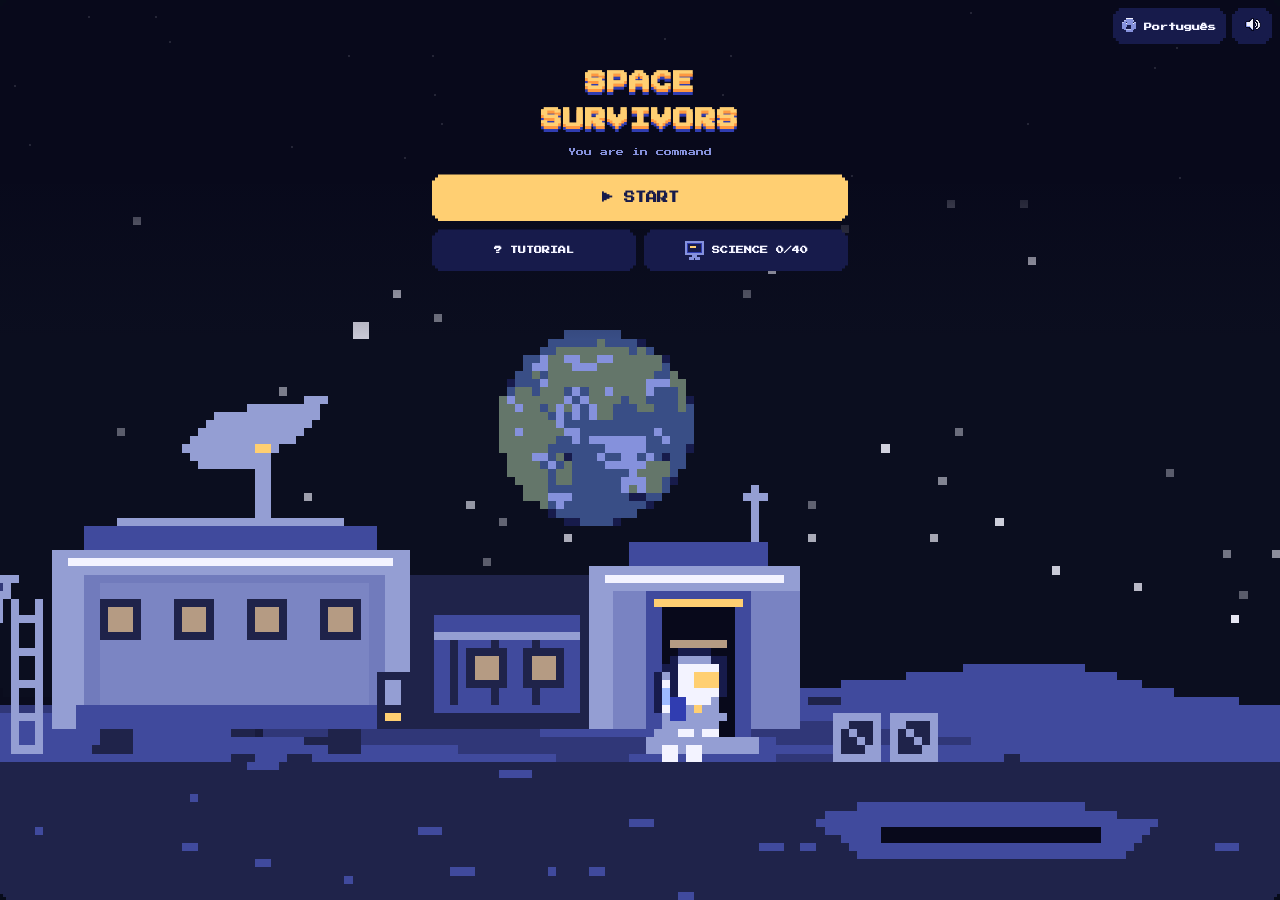
==== commit 60b8c0b5: "Merge branch 'base' of https://github.com/KelsonSilva-byte/Fly-ITACUBE into base" ====
--- a/index.html
+++ b/index.html
@@ -3,28 +3,28 @@
 <head>
 <meta charset="UTF-8">
 <meta name="viewport" content="width=device-width, initial-scale=1, viewport-fit=cover">
-<title>Base Lunar — Junior Astronaut Mission Trainer</title>
-<link rel="stylesheet" href="style.css?v=clear-shapes">
+<title>Space Survivors — Junior Astronaut Mission Trainer</title>
+<link rel="stylesheet" href="style.css?v=home-guide">
 </head>
 <body>
 <main>
 
 <!-- ===================== INÍCIO ===================== -->
-<section id="intro" class="panel min">
-  <div style="text-align:right"><button class="lang" data-lang></button></div>
-  <img class="mission-panorama" src="assets/hud/capa-base-lunar.svg" alt="Base Lunar"><div class="hero" aria-hidden="true"></div>
-  <h1 data-t="title"></h1>
-  <p data-t="intro1"></p>
-  <ul class="how">
-    <li data-t="how1"></li>
-    <li data-t="how2"></li>
-    <li data-t="how3"></li>
-    <li data-t="how4"></li>
-  </ul>
-  <div class="fact" data-t="introReal"></div>
-  <button class="big" id="startBtn" data-t="start"></button>
-  <button class="secBtn" id="openAlbumBtn"></button>
-  <button class="secBtn" id="openTutorialBtn"></button>
+<section id="intro" class="home" aria-labelledby="homeTitle">
+  <div class="home-cam" id="homeCam"><canvas id="homeCanvas" width="256" height="88" aria-hidden="true"></canvas></div>
+  <div class="home-shade"></div>
+  <div class="home-top"><button class="lang" data-lang></button><button class="lang home-snd" id="homeMuteBtn" type="button"><img src="assets/hud/som-ligado.png" alt="" width="24" height="24"></button></div>
+  <div class="home-head">
+    <h1 class="home-title" id="homeTitle">SPACE<br>SURVIVORS</h1>
+    <p class="home-sub" data-t="hSub"></p>
+    <div class="home-ui">
+      <button class="hbtn go" id="startBtn" type="button" data-t="hStart"></button>
+      <div class="home-grid">
+        <button class="hbtn" id="openGuideBtn" type="button" data-t="hGuide"></button>
+        <button class="hbtn dsc" id="openAlbumBtn" type="button"></button>
+      </div>
+    </div>
+  </div>
 </section>
 
 <!-- ===================== JOGO ===================== -->
@@ -126,8 +126,36 @@
   <div id="tutorialBody"></div>
 </section>
 <div id="studyWindows"></div>
+<!-- Aviso antes de abrir um site fora do jogo -->
+<div id="extWarn" class="ext-warn hidden" role="dialog" aria-modal="true" aria-labelledby="extWarnTitle" aria-describedby="extWarnText">
+  <section class="ext-box">
+    <div class="report-bar"><span class="report-symbol" aria-hidden="true">!</span><strong id="extWarnTitle"></strong></div>
+    <div class="ext-body">
+      <p id="extWarnText"></p>
+      <p class="ext-host" id="extWarnHost"></p>
+      <div class="ext-actions">
+        <button type="button" id="extWarnCancel"></button>
+        <button type="button" id="extWarnGo"></button>
+      </div>
+    </div>
+  </section>
+</div>
+<!-- Pergunta bônus: suspense e revelação da resposta -->
+<div id="quizStage" class="quiz-stage hidden" role="dialog" aria-modal="true" aria-live="assertive"></div>
+<div id="quizBanner" class="quiz-banner" aria-hidden="true"><span></span></div>
 <footer data-t="footer"></footer>
 </main>
+
+<!-- ===================== TUTORIAL EM TELAS ===================== -->
+<section id="guide" class="hidden" aria-label="Tutorial">
+  <div class="phone">
+    <div class="top"><span id="gdN"></span><span class="gd-right"><button class="lang" data-lang type="button"></button><button class="gd-skip" id="gdSkip" type="button"></button></span></div>
+    <div class="win"><div class="art" id="gdArt"></div><h2 id="gdH"></h2><p id="gdT"></p></div>
+    <div class="dots" id="gdDots"></div>
+    <button class="gd-full" id="openTutorialBtn" type="button"></button>
+    <div class="nav"><button class="btn" id="gdBack" type="button"></button><button class="btn go" id="gdNext" type="button"></button></div>
+  </div>
+</section>
 
 <script src="assets/scene/lunar-scene.js"></script>
 <script>
@@ -857,7 +885,7 @@
 function buildDay(G) {
   const s = G.storms[G.day];
   const dEv = G.dated[G.day];
-  G.prepared = false; G.rush = false; G.outside = false;
+  G.prepared = false; G.rush = false; G.outside = false; G.alertPw = null;
   const q = [dayCard(G)];
   q.push(G.air <= R.AIR_USE ? pick(O2_CARDS) : pick(LIFE.flatMap(c => Array(c.w).fill(c))));
   if (s && s.flr) q.push(flareCard(s));
@@ -886,7 +914,7 @@
   const m = eventCard ? {storms:{},dated:{0:eventCard}} : pickMission();
   const G = { day: 0, air: R.AIR_START, pw: R.PW_START, rad: 0, sci: 0, storms: m.storms, dated: m.dated || {},
               phase: Math.floor(rnd() * R.SUN.length), bags: {}, met: [], over: null, card: null, queue: [], wasted: 0, found: [], trips: 0, tripRad: 0, realLog: [], recall: [],
-              seen: [...seen], discDay: -1, picks: [] };
+              seen: [...seen], discDay: -1, picks: [], quizOk: 0, quizFail: 0, alertPw: null };
   buildDay(G);
   G.card = G.queue.shift();
   return G;
@@ -911,21 +939,23 @@
   if (!opt || locked(G, opt)) return null;
   const known = effectFor(G, opt);
   const fx = opt.resolveFx ? { ...known, ...opt.resolveFx() } : known;
+  const before = { pw: G.pw, air: G.air };
   apply(G, fx);
   const out = { card: c, side: c.single ? 'R' : side, opt, fx };
-  // Decisões de eventos reais da NASA ficam registradas para o relatório final.
-  if (c.source) G.picks.push({ day: G.day, ev: c, side: out.side, fx });
+  // Relatório final: estado da base na hora das decisões importantes.
+  if (c.source) G.picks.push({ day: G.day, ev: c, side: out.side, fx, after: { pw: G.pw, air: G.air } });
+  if (c.id === 'flare') G.alertPw = before.pw;
   if (c.quiz) {
     if (opt.ok) {
       G.air = Math.min(R.AIR_MAX, G.air + R.QUIZ_OK_AIR);
       G.pw = Math.min(R.PW_MAX, G.pw + R.QUIZ_OK_PW);
-      out.quizOk = true;
+      out.quizOk = true; G.quizOk++;
     } else {
       // Perde um pouco de ar e energia, mas trava acima do limite letal para não encerrar o jogo
       G.pw = Math.max(1, G.pw - R.QUIZ_FAIL_PW);
       const safeAirFloor = Math.min(G.air, R.AIR_USE + 1);
       G.air = Math.max(safeAirFloor, G.air - R.QUIZ_FAIL_AIR);
-      out.quizOk = false;
+      out.quizOk = false; G.quizFail++;
     }
   }
   // Só a primeira ação de ciência do dia revela uma descoberta; os pontos de ciência continuam contando.
@@ -936,7 +966,8 @@
     const block = mode === 'ready' ? R.BLOCK_READY : mode === 'rush' ? R.BLOCK_RUSH : 0;
     const inside = Math.round(dose * (1 - block));
     const extra = G.outside ? Math.round(dose * R.OUTSIDE) : 0;
-    const m = { e: s, day: G.day, mode, block, inside, extra, outside: G.outside };
+    const m = { e: s, day: G.day, mode, block, inside, extra, outside: G.outside,
+                warned: !!s.flr, alertPw: G.alertPw, arrivePw: before.pw };
     G.rad += inside + extra; G.tripRad += extra;
     G.met.push(m);
     out.storm = m;
@@ -1006,13 +1037,36 @@
   shift: () => [392, 494, 587].forEach((f, i) => tone(f, i * .09, .22, 'triangle', .035)),
   windowOpen: () => [440, 587].forEach((f, i) => tone(f, i * .055, .13, 'sine', .03)),
   windowClose: () => [587, 440].forEach((f, i) => tone(f, i * .05, .11, 'sine', .025)),
+  gstar0: () => tone(523, 0, .16, 'triangle', .04),
+  gstar1: () => tone(659, 0, .16, 'triangle', .04),
+  gstar2: () => [784, 1047].forEach((f, i) => tone(f, i * .08, .22, 'triangle', .04)),
+  gfill: () => [262, 330, 392, 494, 587, 698].forEach((f, i) => tone(f, i * .12, .12, 'triangle', .03)),
+  gdrain: () => [330, 277, 233, 196, 165, 147, 131, 110].forEach((f, i) => tone(f, i * .17, .15, 'triangle', .03)),
   swipe: () => tone(320, 0, .06, 'triangle', .05),
+  tap: () => { tone(660, 0, .05, 'square', .02); tone(880, .035, .06, 'square', .018); },
+  go: () => [392, 523, 659, 784].forEach((f, i) => tone(f, i * .07, .16, 'triangle', .04)),
   lock: () => tone(196, 0, .18, 'sine', .045, true),
   reveal: () => {
     [523.25, 659.25, 783.99, 1046.50].forEach((f, i) => tone(f, i * .075, .34, 'sine', .045));
     tone(1318.51, .27, .28, 'sine', .018);
   },
   disc: () => [523, 659, 784].forEach((f, i) => tone(f, i * .09, .14)),
+  quizIn: () => [659.25, 987.77, 1318.51].forEach((f, i) => tone(f, i * .07, .16, 'square', .022)),
+  // Suspense: batidas que aceleram e sobem de tom durante ~3,9 s.
+  quizWait: () => {
+    let t = 0, gap = .42, f = 196;
+    while (t < 3.75) { tone(f, t, .09, 'square', .03); tone(f / 2, t, .12, 'triangle', .04); t += gap; gap = Math.max(.07, gap * .88); f *= 1.035; }
+  },
+  quizOk: () => {
+    [523.25, 659.25, 783.99, 1046.5, 1318.51, 1567.98, 2093].forEach((f, i) => tone(f, i * .06, .3, 'square', .03));
+    [523.25, 659.25, 783.99, 1046.5].forEach(f => tone(f, .46, .9, 'triangle', .035, true));
+    filteredNoise(6000, .5, .05, 0, 'highpass');
+  },
+  loot: () => { tone(1318.51, 0, .1, 'square', .035); tone(1975.53, .07, .18, 'square', .03); },
+  tick: () => tone(1760, 0, .04, 'square', .02),
+  combo: () => [783.99, 1046.5, 1318.51, 1567.98, 2093, 2637].forEach((f, i) => tone(f, .5 + i * .05, .2, 'square', .028)),
+  lootIn: () => [1567.98, 2093].forEach((f, i) => tone(f, i * .05, .12, 'square', .03)),
+  quizNo: () => [392, 349.23].forEach((f, i) => tone(f, i * .14, .22, 'sine', .04, true)),
   alert: () => [329.63, 293.66, 329.63].forEach((f,i) => tone(f, i * .26, .23, 'sine', .055, true)),
   storm: () => filteredNoise(130, .75, .13, 0, 'lowpass'),
   fall: () => {
@@ -1157,16 +1211,19 @@
 }
 let musicTimer, musicBeat = 0;
 function startMusic() {
-  if (muted || musicTimer || !G || G.over) return;
+  if (muted) return;
+  if (musicTimer) { if (ac && ac.state === 'suspended') ac.resume().catch(() => {}); return; }
   try {
     ac = ac || new (window.AudioContext || window.webkitAudioContext)();
     if (ac.state === 'suspended') ac.resume().catch(() => {});
     musicTimer = setInterval(() => {
       if (document.hidden || ac.state !== 'running') return;
-      const card = G?.card;
-      const risky = !!hazardKind || card?.alert || card?.kind === 'arrive' || card?.kind === 'flare'
+      // No menu e no tutorial (sem partida ativa) a música segue calma; o mesmo laço continua pelo jogo, sem reiniciar.
+      const live = !!G && !G.over && !$('game').classList.contains('hidden');
+      const card = live ? G.card : null;
+      const risky = live && (!!hazardKind || card?.alert || card?.kind === 'arrive' || card?.kind === 'flare'
         || [card?.L, card?.R].some(option => option?.fx?.outside || option?.fx?.rad > 0)
-        || ['storm', 'meteors'].includes(lunarScene.snapshot.kind);
+        || ['storm', 'meteors'].includes(lunarScene.snapshot.kind));
       const phrase = musicScore[Math.floor(musicBeat / 8)];
       const step = musicBeat % 8;
       const swell = (.44 + .56 * Math.sin(Math.PI * musicBeat / 64) ** 2) * (ac.currentTime < voiceUntil ? .23 : hazardKind ? .48 : 1);
@@ -1248,7 +1305,10 @@
 }
 
 const T = {
-  title: ['Base Lunar: você no comando', 'Moon Base: you are in command'],
+  title: ['Space Survivors: você no comando', 'Space Survivors: you are in command'],
+  hSub: ['Você no comando', 'You are in command'],
+  hStart: ['▶ COMEÇAR', '▶ START'],
+  hGuide: ['? TUTORIAL', '? TUTORIAL'],
   intro1: ['Você comanda uma base no <b>polo sul da Lua</b> por <b>10 dias</b>. A cada carta, você decide: deslize para um lado ou para o outro.',
            'You command a base at the <b>Moon\'s south pole</b> for <b>10 days</b>. Each card is a decision: swipe one way or the other.'],
   how1: ['🫧 <b>Ar:</b> a tripulação respira todo dia. Se acabar, a missão termina.', '🫧 <b>Air:</b> the crew breathes every day. If it runs out, the mission ends.'],
@@ -1353,13 +1413,14 @@
     ? (muted ? 'Ativar som' : 'Silenciar')
     : (muted ? 'Unmute' : 'Mute'));
   $('albumGameBtn').setAttribute('aria-label', lang === 'pt' ? 'Álbum de descobertas' : 'Discovery album');
-  $('openTutorialBtn').textContent = lang === 'pt' ? '❓ Como jogar' : '❓ How to play';
+  $('openTutorialBtn').textContent = lang === 'pt' ? 'Guia completo' : 'Full guide';
+  $('homeMuteBtn').querySelector('img').src = muted ? 'assets/hud/som-desligado.png' : 'assets/hud/som-ligado.png';
+  $('homeMuteBtn').setAttribute('aria-label', mute.getAttribute('aria-label'));
   if (learnFn) $('learn').innerHTML = learnFn();
   if (discoveryReveal.length && !busy) renderDiscovery();
   const n = getUnlocked().length;
-  $('openAlbumBtn').textContent = lang === 'pt'
-    ? `📓 Ver todas as descobertas (${n}/${DISC.length})`
-    : `📓 View all discoveries (${n}/${DISC.length})`;
+  $('openAlbumBtn').innerHTML = '<span class="pc-icon" aria-hidden="true"></span>' + (lang === 'pt' ? 'CIÊNCIA ' : 'SCIENCE ') + n + '/' + DISC.length;
+  guideRefresh();
 }
 function renderMeters() {
   const setLevel = (meter, label, value, max, suffix) => {
@@ -1388,15 +1449,21 @@
   const shiftStart = c.kind === 'day';
   card.classList.toggle('shift-start', shiftStart);
   card.classList.toggle('solar-alert', solarAlert);
-  $('reportBar').classList.toggle('hidden', !solarAlert && !shiftStart);
-  $('reportSymbol').textContent = shiftStart ? '' : '!';
-  $('reportTitle').textContent = shiftStart ? tr({pt: 'Início do turno', en: 'Shift start'}) : tr({pt: 'Alerta solar', en: 'Solar alert'});
+  const quiz = !!c.quiz;
+  card.classList.toggle('quiz-card', quiz);
+  $('game').classList.toggle('quiz-on', quiz);
+  $('reportBar').classList.toggle('hidden', !solarAlert && !shiftStart && !quiz);
+  $('reportSymbol').textContent = shiftStart ? '' : quiz ? '★' : '!';
+  $('reportTitle').textContent = shiftStart ? tr({pt: 'Início do turno', en: 'Shift start'})
+    : quiz ? tr({pt: 'Pergunta bônus!', en: 'Bonus question!'}) + (quizStreak > 0 ? '  🔥x' + quizStreak : '')
+    : tr({pt: 'Alerta solar', en: 'Solar alert'});
+  if (quiz && animate) { sfx('quizIn'); quizBanner(); }
   $('reportClose').classList.add('hidden');
   $('cTxt').removeAttribute('tabindex');
   $('cArt').textContent = solarAlert || shiftStart ? '' : c.art;
   $('cTxt').textContent = cardText(c);
   $('cNote').textContent = cardNote(c);
-  const real = cardReal(c);
+  const real = quiz ? tr({pt: '🎁 Acertou = ', en: '🎁 Correct = '}) + `+${R.QUIZ_OK_AIR} 🫧  +${R.QUIZ_OK_PW} ⚡` : cardReal(c);
   $('cReal').textContent = real; $('cReal').classList.toggle('hidden', !real);
   $('choices').classList.toggle('single', !!c.single);
   $('btnL').classList.toggle('hidden', !!c.single);
@@ -1532,11 +1599,14 @@
   if (locked(G, opt)) { card.classList.remove('shake'); void card.offsetWidth; card.classList.add('shake'); toast(t('locked')); sfx('lock'); lockHits++; tip(['locked']); return; }
   busy = true;
   flyCard(side);
+  const before = { air: G.air, pw: G.pw };
   const out = choose(G, side);
   sfx(out.storm ? 'storm' : c.kind === 'day' ? 'shift' : 'swipe');
   preview(null);
   await playTaskScene(out);
-  renderMeters();
+  let quizReview = false;
+  if (c.quiz) quizReview = await quizReveal(c, out, G.air - before.air, G.pw - before.pw);
+  else renderMeters();
   if (out.found?.length) {
     const unlocked = new Set(getUnlocked());
     discoveryReveal = out.found.map(entry => ({ entry, first: !unlocked.has(entry.id), night: !!out.nightDisc }));
@@ -1563,18 +1633,169 @@
   }
   if (c.quiz) {
     if (out.quizOk) {
-      showLearn(() => `<span>🎉 <b>${lang === 'pt' ? 'Você lembrou! A solução recupera ar, com um pequeno custo de energia.' : 'You remembered! Your solution restores air and reduces radiation at a small power cost.'}</b><br>${tr(c.disc.fact)}</span>`, true);
-      sfx('disc');
+      showLearn(() => `<span>🎉 <b>${lang === 'pt' ? 'Você lembrou! A base ganhou ar e energia.' : 'You remembered! The base gained air and power.'}</b><br>${tr(c.disc.fact)}</span>`, true);
     } else {
-      showLearn(() => `<span><b>${tr({pt:'Quase! A base gastou um pouco de ar e energia.', en:'Close! The base spent a little air and power.'})}</b><br>${tr(c.disc.fact)} ${G.card.quiz ? '' : `<button class="study-review" type="button" data-review="${c.disc.id}">${tr({pt:'Rever no painel',en:'Review in terminal'})}</button>`}</span>`, false);
+      showLearn(() => `<span><b>${tr({pt:'Quase! A base gastou um pouco de ar e energia.', en:'Close! The base spent a little air and power.'})}</b><br>${tr(c.disc.fact)} ${G.card.quiz ? '' : `<button class="study-review pulse" type="button" data-review="${c.disc.id}">${tr({pt:'Rever no painel',en:'Review in terminal'})}</button>`}</span>`, false);
     }
   }
   if (G.card.kind === 'flare') sfx('alert');
   renderCard(true);
   busy = false;
+  if (quizReview) reviewDiscovery(c.disc.id);
+}
+
+/* Pergunta bônus.
+   Entrada: uma faixa dourada cruza a tela. Suspense (~4 s): a caixa de suprimentos treme e os símbolos giram.
+   Acerto: a caixa abre, sobem estrelas, os prêmios contam de 0 até o valor e depois bolhas de ar e faíscas
+   de energia voam até os medidores.
+   Sequências viram combo (com recorde guardado no navegador). Erro: mostra a resposta certa e oferece o relatório.
+   Devolve true se a criança pediu para rever o relatório. */
+let quizStreak = 0, quizStats = { right: 0, total: 0, best: 0 };
+const quizStill = () => matchMedia('(prefers-reduced-motion: reduce)').matches;
+const buzz = pattern => { try { if (!quizStill()) navigator.vibrate?.(pattern); } catch (e) {} };
+function quizBanner() {
+  const el = $('quizBanner');
+  el.firstElementChild.textContent = tr({ pt: '★ PERGUNTA BÔNUS ★', en: '★ BONUS QUESTION ★' });
+  el.classList.remove('go'); void el.offsetWidth; el.classList.add('go');
+  buzz(40);
+}
+// Bolhas (ar) ou faíscas (energia) saem do centro da tela e entram no medidor; o medidor pula e mostra o ganho.
+function flyLoot(meterId, amount, delay) {
+  const target = $(meterId).getBoundingClientRect();
+  const tx = target.left + target.width / 2, ty = target.top + target.height / 2;
+  const sx = innerWidth / 2, sy = innerHeight / 2;
+  const n = 8;
+  for (let i = 0; i < n; i++) {
+    const bit = document.createElement('i');
+    bit.className = 'qs-fly ' + (meterId === 'm_air' ? 'air' : 'pw');
+    document.body.append(bit);
+    const mx = sx + (Math.random() - .5) * 160, my = sy + 40 + Math.random() * 60;
+    bit.animate([
+      { transform: `translate(${sx}px, ${sy}px) scale(1)`, opacity: 1 },
+      { transform: `translate(${mx}px, ${my}px) scale(1.4)`, opacity: 1, offset: .3 },
+      { transform: `translate(${tx}px, ${ty}px) scale(.6)`, opacity: 1 },
+    ], { duration: 520, delay: delay + i * 45, easing: 'steps(9, end)', fill: 'both' });
+    setTimeout(() => bit.remove(), delay + i * 45 + 560);
+  }
+  setTimeout(() => {
+    sfx('lootIn');
+    const m = $(meterId);
+    m.classList.remove('quiz-gain'); void m.offsetWidth; m.classList.add('quiz-gain');
+    setTimeout(() => m.classList.remove('quiz-gain'), 1300);
+    const tag = document.createElement('b');
+    tag.className = 'qs-float'; tag.textContent = '+' + amount;
+    tag.style.left = tx + 'px'; tag.style.top = target.top + 'px';
+    document.body.append(tag);
+    tag.animate([{ transform: 'translate(-50%, 0)', opacity: 1 }, { transform: 'translate(-50%, -46px)', opacity: 0 }],
+      { duration: 1100, easing: 'steps(8, end)', fill: 'both' });
+    setTimeout(() => tag.remove(), 1150);
+  }, delay + 520);
+}
+async function quizReveal(c, out, dAir, dPw) {
+  const ok = !!out.quizOk, pt = lang === 'pt', stage = $('quizStage'), still = quizStill();
+  const picked = tr(out.opt.label), right = tr((c.L.ok ? c.L : c.R).label);
+  stage.className = 'quiz-stage wait';
+  stage.innerHTML = `<div class="qs-stars"></div><div class="qs-box">
+    <p class="qs-kicker">${pt ? 'Você respondeu' : 'Your answer'}</p><p class="qs-picked"></p>
+    <div class="qs-crate"><svg viewBox="0 -4 16 18" aria-hidden="true" xmlns="http://www.w3.org/2000/svg">
+      <g class="qs-base"><path fill="#F3F3FF" d="M0 6h16v7h-1v1H1v-1H0z"/><path class="qs-in" fill="#8591DC" d="M1 7h14v5H1z"/>
+        <path class="qs-shade" fill="#303DB1" d="M1 11h14v1H1zM1 7h1v4H1zM14 7h1v4h-1z"/></g>
+      <g class="qs-lid"><path fill="#F3F3FF" d="M1 1h14v1h1v5H0V2h1z"/><path fill="#303DB1" d="M1 2h14v4H1z"/>
+        <path fill="#8591DC" d="M2 2h12v1H2z"/><path fill="#FFCF72" d="M7 5h2v3H7z"/><path fill="#171B4B" d="M7 6h2v1H7z"/></g>
+    </svg><span class="qs-body">?</span></div>
+    <p class="qs-status">${pt ? 'Analisando a resposta' : 'Checking your answer'}<span class="qs-dots"><i>.</i><i>.</i><i>.</i></span></p>
+    <div class="qs-lamps"><i></i><i></i><i></i></div>
+    <div class="qs-result"></div></div>`;
+  stage.querySelector('.qs-picked').textContent = picked;
+  sfx('quizWait');
+  // Símbolos girando dentro da caixa, como uma roleta de itens.
+  const body = stage.querySelector('.qs-body'), symbols = ['?', '★', '◆', '?', '●', '▲'];
+  let spin = 0;
+  const roulette = still ? 0 : setInterval(() => { body.textContent = symbols[++spin % symbols.length]; }, 95);
+  const lamps = stage.querySelectorAll('.qs-lamps i');
+  for (let i = 0; i < 3; i++) { await wait(1150); lamps[i].classList.add('on'); stage.classList.add('p' + (i + 2)); buzz(25 + i * 15); }
+  await wait(450);
+  clearInterval(roulette);
+
+  // Revelação
+  quizStreak = ok ? quizStreak + 1 : 0;
+  quizStats.total++; if (ok) quizStats.right++;
+  quizStats.best = Math.max(quizStats.best, quizStreak);
+  const oldRecord = +store.get('lb_quiz_best') || 0, record = ok && quizStreak > 1 && quizStreak > oldRecord;
+  if (quizStreak > oldRecord) store.set('lb_quiz_best', quizStreak);
+  const combo = quizStreak >= 5 ? (pt ? 'LENDA LUNAR' : 'LUNAR LEGEND') : quizStreak >= 3 ? 'SUPER COMBO' : quizStreak === 2 ? 'COMBO' : '';
+  stage.className = 'quiz-stage ' + (ok ? 'win' : 'miss') + (quizStreak >= 3 ? ' super' : '');
+  body.textContent = ok ? '★' : '…';
+  sfx(ok ? 'quizOk' : 'quizNo');
+  if (ok && combo) sfx('combo');
+  buzz(ok ? [70, 40, 70, 40, 180] : 120);
+  const sign = n => (n > 0 ? '+' : '') + n;
+  const result = stage.querySelector('.qs-result');
+  const canReview = !ok && !G.card?.quiz && !G.over;
+  const prizes = [[dAir, '🫧', pt ? 'ar' : 'air'], [dPw, '⚡', pt ? 'energia' : 'power']].filter(p => p[0]);
+  if (ok) {
+    result.innerHTML = `<h2 class="qs-title">${pt ? 'ACERTOU!' : 'CORRECT!'}</h2>
+      ${combo ? `<p class="qs-streak">🔥 ${combo} x${quizStreak}</p>` : ''}
+      ${record ? `<p class="qs-record">🏆 ${pt ? 'Novo recorde!' : 'New record!'}</p>` : ''}
+      <ul class="qs-loot">${prizes.length
+        ? prizes.map((p, i) => `<li style="--i:${i}"><b data-n="${p[0]}">+0</b> ${p[1]} ${p[2]}</li>`).join('')
+        : `<li style="--i:0">${pt ? 'Tanques cheios!' : 'Tanks full!'}</li>`}</ul>
+      <button type="button" class="qs-btn gold" id="qsGo">${pt ? 'Continuar' : 'Continue'}</button>`;
+    if (!still) {
+      // Estrelas subindo da caixa (mais estrelas a partir do terceiro acerto seguido).
+      const colors = ['#ffcf72', '#f3f3ff', '#8591dc', '#ffcf72', '#f3f3ff', '#303db1'];
+      stage.querySelector('.qs-stars').innerHTML = Array.from({ length: quizStreak >= 3 ? 80 : 48 }, (_, i) =>
+        `<i style="--x:${Math.round((Math.random() - .5) * 340)}px;--h:${Math.round(160 + Math.random() * 260)}px;--d:${Math.round(Math.random() * 1500)}ms;color:${colors[i % colors.length]}"${i % 3 ? '' : ' class="plus"'}></i>`).join('');
+    }
+    // Cada prêmio conta de 0 até o valor, com um tique por ponto e uma batida na tela ao chegar.
+    const box = stage.querySelector('.qs-box');
+    result.querySelectorAll('.qs-loot b[data-n]').forEach((el, i) => {
+      const total = +el.dataset.n, t0 = still ? 0 : 560 + i * 380;
+      for (let k = 1; k <= total; k++) setTimeout(() => {
+        if (!el.isConnected) return;
+        el.textContent = '+' + k;
+        sfx(k === total ? 'loot' : 'tick');
+        if (k === total) { box.classList.remove('thump'); void box.offsetWidth; box.classList.add('thump'); buzz(30); }
+      }, still ? 0 : t0 + k * 110);
+    });
+  } else {
+    result.innerHTML = `<h2 class="qs-title">${pt ? 'Quase!' : 'So close!'}</h2>
+      <p class="qs-right"><small>${pt ? 'A resposta certa era' : 'The right answer was'}</small><span></span></p>
+      ${prizes.length ? `<p class="qs-loss">${prizes.map(p => `${sign(p[0])} ${p[1]} ${p[2]}`).join(' &nbsp; ')}</p>` : ''}
+      ${canReview
+        ? `<button type="button" class="qs-btn gold" id="qsReview">📂 ${pt ? 'Rever o relatório' : 'Review the report'}<small></small></button>`
+        : `<p class="qs-hint">${pt ? 'Dica: reveja seus relatórios no monitor do topo da tela.' : 'Tip: review your reports on the monitor at the top of the screen.'}</p>`}
+      <button type="button" class="qs-btn ghost" id="qsGo">${pt ? 'Continuar' : 'Continue'}</button>`;
+    result.querySelector('.qs-right span').textContent = right;
+    const label = result.querySelector('#qsReview small');
+    if (label) label.textContent = '“' + tr(c.disc.name) + '”';
+  }
+  const main = stage.querySelector(canReview ? '#qsReview' : '#qsGo');
+  setTimeout(() => main.focus(), still ? 0 : 1100);
+  const choice = await new Promise(resolve => {
+    stage.querySelector('#qsGo').onclick = () => resolve('go');
+    const review = stage.querySelector('#qsReview');
+    if (review) review.onclick = () => resolve('review');
+    setTimeout(() => resolve('go'), ok ? 4800 : 15000);   // segue sozinho se ninguém tocar
+  });
+  stage.className = 'quiz-stage hidden'; stage.innerHTML = '';
+  const gains = ok && !still ? [['m_air', dAir], ['m_pw', dPw]].filter(g => g[1] > 0) : [];
+  if (gains.length && choice !== 'review') {
+    gains.forEach(([id, n], i) => flyLoot(id, n, i * 220));
+    setTimeout(renderMeters, 520);     // o medidor sobe quando as bolhas e faíscas chegam
+  } else {
+    renderMeters();
+    for (const id of ['m_air', 'm_pw']) {
+      const m = $(id); m.classList.remove('quiz-gain', 'quiz-loss'); void m.offsetWidth; m.classList.add(ok ? 'quiz-gain' : 'quiz-loss');
+      setTimeout(() => m.classList.remove('quiz-gain', 'quiz-loss'), 1300);
+    }
+  }
+  return choice === 'review';
 }
 
 function start(eventCard, reviewPreview = false) {
+  startMusic();
+  quizStreak = 0; quizStats = { right: 0, total: 0, best: 0 };
   busy=false; lunarScene.reset();
   discoveryReveal = []; G = newGame(eventCard, getUnlocked()); lockHits = 0; prog = null; showLearn(null);
   if (reviewPreview) {
@@ -1721,67 +1942,169 @@
   $('game').classList.add('hidden'); $('end').classList.remove('hidden');
   renderEnd(); window.scrollTo(0, 0); $('againBtn').focus();
 }
-/* Dica para cada evento datado da NASA: o que o jogador poderia ter feito. */
+/* ---------- Relatório final: 3 fatos tirados só da própria partida ---------- */
 const B = (pt, en) => ({ pt, en }); // o helper do motor fica dentro do seu bloco; aqui é a cópia da interface
+// Dica de cada evento datado, usada quando a escolha deixou a base com pouca energia ou pouco ar.
 const ECL_TIP = B('Eclipses escurecem os painéis. Guardar energia antes da sombra evita ficar sem ela.',
                   'Eclipses dim the panels. Saving power before the shadow keeps you from running dry.');
+const DUST_TIP = B('Poeira nos painéis tira energia, e limpar lá fora dá radiação. Limpe quando a radiação estiver baixa.',
+                   'Dust on the panels cuts power, and cleaning outside adds radiation. Clean when radiation is low.');
 const LESSON_DATED = {
-  eclipse_2024_03: ECL_TIP,
-  eclipse_2024_09: ECL_TIP,
-  eclipse_2025_03: ECL_TIP,
+  eclipse_2024_03: ECL_TIP, eclipse_2024_09: ECL_TIP, eclipse_2025_03: ECL_TIP,
   donki_x87_2024_05: B('Observar o Sol rende descoberta, mas custa energia. Com pouca energia, poupar é a escolha segura.',
                        'Watching the Sun gives a discovery but costs power. With little power, saving is the safe choice.'),
-  geminids_2024_12: B('Poeira nos painéis tira energia, mas limpar lá fora expõe a tripulação à radiação. Limpe com o escudo pronto ou quando a radiação estiver baixa.',
-                      'Dust on the panels cuts power, but cleaning outside exposes the crew to radiation. Clean when the shield is ready or radiation is low.'),
-  quadrantids_2025_01: B('Poeira nos painéis tira energia, mas limpar lá fora expõe a tripulação à radiação. Limpe com o escudo pronto ou quando a radiação estiver baixa.',
-                         'Dust on the panels cuts power, but cleaning outside exposes the crew to radiation. Clean when the shield is ready or radiation is low.'),
+  geminids_2024_12: DUST_TIP, quadrantids_2025_01: DUST_TIP,
 };
 
-function fxTxt(fx) {
-  const pt = lang === 'pt', sg = n => (n > 0 ? '+' : '') + n, parts = [];
-  if (fx.pw) parts.push(`${pt ? 'energia' : 'power'} ${sg(fx.pw)}`);
-  if (fx.air) parts.push(`${pt ? 'ar' : 'air'} ${sg(fx.air)}`);
-  if (fx.rad) parts.push(`${pt ? 'radiação' : 'radiation'} ${sg(fx.rad)}`);
-  if (fx.sci) parts.push(`${pt ? 'descobertas' : 'discoveries'} ${sg(fx.sci)}`);
-  return (pt ? 'Efeito: ' : 'Effect: ') + (parts.join(', ') || (pt ? 'nenhum' : 'none'))
-       + (fx.outside ? (pt ? ' (lá fora, sem escudo)' : ' (outside, no shield)') : '');
-}
-
-/* Até 3 fatos da missão, em ordem cronológica. Prioridade: tempestades mal preparadas,
-   eventos reais escolhidos pelo jogador, depois tempestades bem preparadas. */
+/* Um acerto e até dois pontos para melhorar. Sem pontos para melhorar, entram mais acertos;
+   sem acertos suficientes, entram mais pontos para melhorar. Cada lista é ordenada por peso. */
 function missionFacts(G) {
-  const pt = lang === 'pt', items = [];
-  for (const m of G.met) {
-    const s = m.e, dose = m.inside + m.extra, warned = !!s.flr;
-    const how = m.mode === 'ready' ? (pt ? 'Você carregou o escudo a tempo (bloqueou 90%)' : 'You charged the shield in time (it blocked 90%)')
-      : m.mode === 'rush' ? (pt ? 'Você ligou o escudo às pressas (bloqueou só 50%)' : 'You turned the shield on in a rush (it blocked only 50%)')
-      : (pt ? 'Você não ligou o escudo' : 'You did not turn the shield on');
-    const tip = m.mode === 'ready' ? (pt ? 'Bem feito: com o aviso, carregar o escudo protegeu a tripulação.' : 'Well done: with the warning, charging the shield protected the crew.')
-      : m.mode === 'rush' ? (pt ? 'Com o aviso curto, carregue o escudo assim que o alerta chegar: ele bloqueia 90%, não 50%.' : 'With a short warning, charge the shield as soon as the alert arrives: it blocks 90%, not 50%.')
-      : warned ? (pt ? 'O aviso chega antes das partículas. Carregar o escudo nesse intervalo protege a base.' : 'The warning comes before the particles. Charging the shield in that window protects the base.')
-      : (pt ? 'Esta tempestade não teve aviso. Manter energia guardada permite carregar o escudo a qualquer momento.' : 'This storm came with no warning. Keeping power in reserve lets you charge the shield at any time.');
-    items.push({
-      day: m.day, rank: m.mode === 'ready' ? 1 : 3, dose,
-      when: `${pt ? 'Dia' : 'Day'} ${m.day + 1}: ${pt ? 'tempestade solar' : 'solar storm'} ${sevTxt(s.sev)}`,
-      real: '',
-      you: how + (m.outside ? (pt ? ', com o jipe lá fora' : ', with the rover outside') : '') + '.',
-      effect: (pt ? 'Efeito: radiação ' : 'Effect: radiation ') + `+${dose}.`,
-      tip,
-    });
-  }
-  for (const p of G.picks || []) {
-    const ev = p.ev, opt = ev[p.side];
-    items.push({
-      day: p.day, rank: 2, dose: 0,
-      when: `${pt ? 'Dia' : 'Day'} ${p.day + 1}`,
-      real: tr(ev.text),
-      you: (pt ? 'Você escolheu: ' : 'You chose: ') + tr(opt.label) + '.',
-      effect: fxTxt(p.fx),
-      tip: tr(LESSON_DATED[ev.id]),
-    });
-  }
-  items.sort((a, b) => b.rank - a.rank || b.dose - a.dose);
-  return items.slice(0, 3).sort((a, b) => a.day - b.day);
+  const pt = lang === 'pt', P = (a, b) => (pt ? a : b);
+  const vez = n => P(n > 1 ? `${n} vezes` : '1 vez', n > 1 ? `${n} times` : 'once');
+  const dia = d => P(`dia ${d + 1}`, `day ${d + 1}`);
+  const SH = R.SHIELD_PW, ready = Math.round(R.BLOCK_READY * 100), rush = Math.round(R.BLOCK_RUSH * 100);
+  const endDay = G.over === 'win' ? R.DAYS : G.day + 1;
+  const good = [], bad = [];
+
+  // De onde veio a radiação (as saídas já incluem o que o jipe pegou durante tempestades).
+  const stormIn = G.met.reduce((a, m) => a + m.inside, 0);
+  const radParts = P(`Tempestades: +${stormIn}. Fora da base: +${G.tripRad}. Cada noite: +${R.RAD_DAILY}.`,
+                     `Storms: +${stormIn}. Outside the base: +${G.tripRad}. Each night: +${R.RAD_DAILY}.`);
+  const radTip = stormIn >= G.tripRad
+    ? P(`Carregue o escudo nos alertas: ele bloqueia ${ready}% das partículas.`, `Charge the shield at alerts: it blocks ${ready}% of the particles.`)
+    : P('Saia da base só com a radiação baixa: lá fora não há escudo.', 'Only go outside when radiation is low: there is no shield out there.');
+
+  // 1. Como a missão terminou
+  if (G.over === 'air') bad.push({ score: 100,
+    title: P(`O ar acabou no dia ${endDay}`, `Air ran out on day ${endDay}`),
+    body: P(`A tripulação respira ${R.AIR_USE} de ar por noite, e o tanque chegou a zero.`, `The crew breathes ${R.AIR_USE} air every night, and the tank hit zero.`),
+    tip: P(`Com o ar em ${2 * R.AIR_USE} ou menos, priorize o suporte de vida.`, `With air at ${2 * R.AIR_USE} or less, put life support first.`) });
+  if (G.over === 'pw') bad.push({ score: 100,
+    title: P(`A energia acabou no dia ${endDay}`, `Power ran out on day ${endDay}`),
+    body: P('Uma escolha deixou a bateria em zero e a base parou.', 'A choice left the battery at zero and the base shut down.'),
+    tip: P(`Guarde sempre ${SH} de energia: é o preço do escudo e ajuda nos dias de sombra.`, `Always keep ${SH} power: it is what the shield costs, and it helps on shadowy days.`) });
+  if (G.over === 'rad') bad.push({ score: 100,
+    title: P(`A radiação chegou a ${R.RAD_LIMIT} no dia ${endDay}`, `Radiation reached ${R.RAD_LIMIT} on day ${endDay}`),
+    body: radParts, tip: radTip });
+
+  if (G.over === 'win') {
+    good.push({ score: 40,
+      title: P(`A tripulação completou os ${R.DAYS} dias`, `The crew completed all ${R.DAYS} days`),
+      body: P('Ar, energia e radiação ficaram sob controle até o fim.', 'Air, power and radiation stayed under control to the end.') });
+    // 2. O que faltou (ou não) para as 3 estrelas
+    if (G.rad >= R.RAD_SAFE) bad.push({ score: 50,
+      title: P(`A radiação terminou em ${G.rad}`, `Radiation ended at ${G.rad}`),
+      body: P(`Para a 3ª estrela, ela precisa ficar abaixo de ${R.RAD_SAFE}. `, `For the 3rd star it must stay below ${R.RAD_SAFE}. `) + radParts,
+      tip: radTip });
+    else good.push({ score: 55,
+      title: P(`Radiação abaixo de ${R.RAD_SAFE}`, `Radiation below ${R.RAD_SAFE}`),
+      body: P(`A missão terminou com ${G.rad} de radiação. A tripulação voltou bem protegida.`, `The mission ended with ${G.rad} radiation. The crew came home well protected.`) });
+    if (G.sci < R.SCI_GOAL) bad.push({ score: 50,
+      title: P(`Faltaram ${R.SCI_GOAL - G.sci} descobertas`, `${R.SCI_GOAL - G.sci} discoveries short`),
+      body: P(`Você fez ${G.sci} de ${R.SCI_GOAL}. A meta também vale estrela.`, `You made ${G.sci} of ${R.SCI_GOAL}. The goal is worth a star too.`),
+      tip: P('A carta de pesquisa aparece todo dia. Pesquisar dentro da base não dá radiação.', 'The research card shows up every day. Research inside the base adds no radiation.') });
+    else good.push({ score: 55,
+      title: P(`${G.sci} descobertas`, `${G.sci} discoveries`),
+      body: P(`A meta era ${R.SCI_GOAL}, e você chegou lá.`, `The goal was ${R.SCI_GOAL}, and you made it.`) });
+  } else {
+    good.push({ score: 5,
+      title: P(`A tripulação aguentou ${endDay} de ${R.DAYS} dias`, `The crew lasted ${endDay} of ${R.DAYS} days`),
+      body: P('Todos voltaram para casa em segurança.', 'Everyone got home safely.') });
+    if (G.sci > 0) good.push({ score: 10,
+      title: P(`${G.sci} descoberta${G.sci > 1 ? 's' : ''}`, `${G.sci} discover${G.sci > 1 ? 'ies' : 'y'}`),
+      body: P('Mesmo com a missão curta, a ciência avançou.', 'Even in a short mission, science moved forward.') });
+  }
+
+  // 3. Tempestades: carregar no alerta, ou o de emergência quando não houve aviso, conta como acerto.
+  const shielded = m => m.mode === 'ready' || (m.mode === 'rush' && !m.warned);
+  const okS = G.met.filter(shielded), badS = G.met.filter(m => !shielded(m));
+  if (okS.length) {
+    const saved = okS.reduce((a, m) => a + Math.round(R.STORM[m.e.sev] * m.block), 0);
+    good.push({ score: 60 + 5 * okS.length,
+      title: okS.length > 1 ? P(`Escudo ligado em ${okS.length} tempestades`, `Shield up in ${okS.length} storms`)
+                            : P(`Escudo ligado na tempestade do ${dia(okS[0].day)}`, `Shield up for the storm on ${dia(okS[0].day)}`),
+      body: P(`O escudo segurou ${saved} de radiação que teria entrado na base.`, `The shield stopped ${saved} radiation that would have entered the base.`) });
+  }
+  if (badS.length) {
+    const w = badS.reduce((a, m) => (m.inside + m.extra > a.inside + a.extra ? m : a));
+    const total = badS.reduce((a, m) => a + m.inside + m.extra, 0), d = dia(w.day), aPw = w.alertPw ?? 0;
+    let why, tip;
+    if (w.warned && aPw >= SH && w.mode === 'rush') {
+      why = P(`No alerta do ${d} você seguiu pesquisando e só ligou o escudo de emergência na chegada (bloqueou ${rush}%).`,
+              `At the alert on ${d} you kept researching and only used the emergency shield on arrival (it blocked ${rush}%).`);
+      tip = P(`Carregar no alerta custa os mesmos ${SH} de energia e bloqueia ${ready}%.`, `Charging at the alert costs the same ${SH} power and blocks ${ready}%.`);
+    } else if (w.warned && aPw >= SH) {
+      why = P(`No alerta do ${d} você tinha ${aPw} de energia, e o escudo custava ${SH}. Você escolheu não carregar.`,
+              `At the alert on ${d} you had ${aPw} power, and the shield cost ${SH}. You chose not to charge it.`);
+      tip = P(`Quando o alerta chegar e houver energia, carregue o escudo: ele bloqueia ${ready}%.`, `When an alert comes and you have power, charge the shield: it blocks ${ready}%.`);
+    } else if (w.warned) {
+      why = P(`No alerta do ${d} você tinha só ${aPw} de energia, e o escudo custava ${SH}.`,
+              `At the alert on ${d} you had only ${aPw} power, and the shield cost ${SH}.`);
+      tip = P(`Guarde ${SH} de energia: alertas podem chegar em qualquer dia.`, `Keep ${SH} power saved: alerts can come on any day.`);
+    } else if (w.arrivePw >= SH) {
+      why = P(`A tempestade do ${d} chegou sem aviso. Você tinha ${w.arrivePw} de energia, mas não usou o escudo de emergência.`,
+              `The storm on ${d} came with no warning. You had ${w.arrivePw} power, but did not use the emergency shield.`);
+      tip = P(`Sem aviso, o escudo de emergência ainda bloqueia ${rush}%.`, `With no warning, the emergency shield still blocks ${rush}%.`);
+    } else {
+      why = P(`A tempestade do ${d} chegou sem aviso, e você tinha só ${w.arrivePw} de energia.`,
+              `The storm on ${d} came with no warning, and you had only ${w.arrivePw} power.`);
+      tip = P(`Guarde ${SH} de energia: tempestades podem chegar sem aviso.`, `Keep ${SH} power saved: storms can come with no warning.`);
+    }
+    if (w.outside) why += ' ' + P(`O jipe estava lá fora: +${w.extra}.`, `The rover was outside: +${w.extra}.`);
+    bad.push({ score: 60 + total,
+      title: badS.length > 1 ? P(`${badS.length} tempestades sem escudo completo: +${total} de radiação`, `${badS.length} storms without a full shield: +${total} radiation`)
+                             : P(`Tempestade do ${d}: +${total} de radiação`, `Storm on ${d}: +${total} radiation`),
+      body: why, tip });
+  }
+
+  // 4. Saídas da base
+  if (G.tripRad >= 10) bad.push({ score: 30 + G.tripRad,
+    title: P(`Você saiu da base ${vez(G.trips)}`, `You left the base ${vez(G.trips)}`),
+    body: P(`Lá fora não há escudo: a tripulação recebeu +${G.tripRad} de radiação.`, `There is no shield outside: the crew took +${G.tripRad} radiation.`),
+    tip: P('Saia só com a radiação baixa e sem alerta de tempestade.', 'Only go out when radiation is low and there is no storm alert.') });
+  else if (!G.trips) good.push({ score: 12,
+    title: P('Tripulação dentro da base', 'Crew stayed inside'),
+    body: P('Sem saídas, ninguém pegou radiação extra lá fora.', 'With no trips out, nobody took extra radiation outside.') });
+
+  // 5. Uso da energia
+  if (lockHits >= 2) bad.push({ score: 25 + 3 * lockHits,
+    title: P(`Faltou energia ${vez(lockHits)}`, `You ran short of power ${vez(lockHits)}`),
+    body: P('Você tentou escolher opções que custavam mais energia do que havia na bateria.', 'You tried options that cost more power than the battery had.'),
+    tip: P('Antes de escolher, olhe a seta ▼ de energia e veja quanto vai sobrar.', 'Before choosing, check the ▼ power arrow to see what will be left.') });
+  if (G.wasted >= 3) bad.push({ score: 20 + G.wasted,
+    title: P(`${G.wasted} de energia do Sol se perdeu`, `${G.wasted} of the Sun's power was lost`),
+    body: P(`A bateria estava cheia (${R.PW_MAX}) e não guardou o resto.`, `The battery was full (${R.PW_MAX}) and could not store the rest.`),
+    tip: P('Com a bateria quase cheia, gaste energia em pesquisa ou no suporte de vida.', 'With the battery nearly full, spend power on research or life support.') });
+  if (!lockHits && !G.wasted && G.over !== 'pw') good.push({ score: 20,
+    title: P('Energia bem usada', 'Power well used'),
+    body: P('Nunca faltou energia para uma escolha, e nada do Sol foi desperdiçado.', `You never ran short for a choice, and none of the Sun's power was wasted.`) });
+
+  // 6. Perguntas de memória
+  const qs = n => (n > 1 ? 's' : '');
+  if (G.quizFail) bad.push({ score: 20 + 5 * G.quizFail,
+    title: P(`Errou ${G.quizFail} pergunta${qs(G.quizFail)} de memória`, `Missed ${G.quizFail} memory question${qs(G.quizFail)}`),
+    body: P(`Cada erro custou até ${R.QUIZ_FAIL_AIR} de ar e ${R.QUIZ_FAIL_PW} de energia.`, `Each miss cost up to ${R.QUIZ_FAIL_AIR} air and ${R.QUIZ_FAIL_PW} power.`),
+    tip: P('As perguntas vêm das descobertas. Leia cada uma no álbum.', 'Questions come from your discoveries. Read each one in the album.') });
+  else if (G.quizOk) good.push({ score: 30 + 5 * G.quizOk,
+    title: P(`Acertou ${G.quizOk} pergunta${qs(G.quizOk)} de memória`, `Got ${G.quizOk} memory question${qs(G.quizOk)} right`),
+    body: P(`Cada acerto rendeu +${R.QUIZ_OK_AIR} de ar e +${R.QUIZ_OK_PW} de energia.`, `Each right answer gave +${R.QUIZ_OK_AIR} air and +${R.QUIZ_OK_PW} power.`) });
+
+  // 7. Eventos datados que deixaram a base no limite
+  for (const p of G.picks) {
+    if (p.after.pw > 1 && p.after.air > R.AIR_USE) continue;
+    const name = tr(p.ev.text).split(/!|\.\s/)[0]; // primeira frase; não corta "X8.7"
+    bad.push({ score: 35,
+      title: `${name} (${dia(p.day)})`,
+      body: P(`Você escolheu "${tr(p.ev[p.side].label)}" e ficou com ${p.after.pw} de energia e ${p.after.air} de ar.`,
+              `You chose "${tr(p.ev[p.side].label)}" and were left with ${p.after.pw} power and ${p.after.air} air.`),
+      tip: tr(LESSON_DATED[p.ev.id]) });
+  }
+
+  const by = (a, b) => b.score - a.score;
+  good.sort(by); bad.sort(by);
+  const nBad = Math.min(2, bad.length), nGood = Math.min(3 - nBad, good.length);
+  const goods = good.slice(0, nGood), bads = bad.slice(0, 3 - nGood);
+  return [...goods.map(f => ({ ...f, kind: 'good' })), ...bads.map(f => ({ ...f, kind: 'bad' }))];
 }
 
 function renderEnd() {
@@ -1789,7 +2112,7 @@
   const pt = lang === 'pt', st = stars(G), sciMin = R.SCI_MIN || 4;
   const sciOk = G.sci >= R.SCI_GOAL, healthOk = G.rad < R.RAD_SAFE;
   $('stars').textContent = G.over === 'win' ? '⭐'.repeat(st) + '☆'.repeat(3 - st) : '';
-  $('endSum').innerHTML = `<span>🔬 ${G.sci}</span><span>☢️ ${Math.min(100, G.rad)}%</span><span>📅 ${Math.min(G.day + (G.over === 'win' ? 0 : 1), R.DAYS)}/${R.DAYS}</span>`;
+  $('endSum').innerHTML = `<span>🔬 ${G.sci}</span><span>☢️ ${Math.min(100, G.rad)}%</span><span>📅 ${Math.min(G.day + (G.over === 'win' ? 0 : 1), R.DAYS)}/${R.DAYS}</span>${quizStats.total ? `<span>🧠 ${quizStats.right}/${quizStats.total}${quizStats.best > 1 ? ' · 🔥x' + quizStats.best : ''}</span>` : ''}`;
   let art, title, text;
   if (G.over === 'win') {
     art = '🧑‍🚀🎉🌍'; title = pt ? 'Missão cumprida!' : 'Mission complete!';
@@ -1816,10 +2139,11 @@
   }
   $('endArt').textContent = art; $('endTitle').textContent = title; $('endText').textContent = text;
 
-  // Três fatos da missão: tempestades e eventos reais, o que o jogador fez e o que poderia ter feito.
+  // Três fatos da missão: um acerto e até dois pontos para melhorar, só com dados da partida.
   const facts = missionFacts(G);
   $('debriefTitle').textContent = facts.length ? (pt ? 'O que aconteceu na sua missão' : 'What happened in your mission') : '';
-  $('debrief').innerHTML = facts.map(f => `<li class="fx-card"><div class="when">${f.when}</div>${f.real ? `<div class="fx-real">${f.real}</div>` : ''}<div class="fx-you">🎮 ${f.you} ${f.effect}</div><div class="fx-tip">💡 ${f.tip}</div></li>`).join('');
+  const tag = { good: pt ? "✓ Acerto" : "✓ Well done", bad: pt ? "! Para melhorar" : "! To improve" };
+  $('debrief').innerHTML = facts.map(f => `<li class="fx-card fx-${f.kind}"><span class="fx-tag">${tag[f.kind]}</span><b class="fx-title">${f.title}</b><span class="fx-body">${f.body}</span>${f.tip ? `<span class="fx-tip"><b>${pt ? 'Próxima vez:' : 'Next time:'}</b> ${f.tip}</span>` : ''}</li>`).join('');
 
   const found = G.found.map(id => DISC.find(d => d.id === id));
 const unlockedTotal = getUnlocked().length;
@@ -2093,15 +2417,72 @@
   });
   return animation.finished.catch(() => {});
 }
+// Abre o painel de descobertas já no relatório da pergunta que a criança errou.
+function reviewDiscovery(id) {
+  if (busy || G?.card?.quiz) return;
+  openAlbum('game');
+  $('albumGrid').querySelector('[data-study="' + id + '"]')?.click();
+}
 $('learn').addEventListener('click', event => {
   const button = event.target.closest('[data-review]');
-  if (!button || busy || G?.card?.quiz) return;
-  openAlbum('game');
-  $('albumGrid').querySelector('[data-study="' + button.dataset.review + '"]')?.click();
+  if (button) reviewDiscovery(button.dataset.review);
 });
 document.querySelector('main').addEventListener('dragstart', event => {
   if (event.target instanceof HTMLImageElement) event.preventDefault();
 });
+/* Aviso de site externo: todo link que abre fora do jogo (fontes da NASA nas pesquisas, DONKI na tela final)
+   passa por esta janela antes de abrir. */
+let extHref = null, extReturn = null;
+function closeExtWarn() {
+  $('extWarn').classList.add('hidden');
+  extHref = null;
+  extReturn?.focus();
+  extReturn = null;
+}
+function openExtWarn(link) {
+  const pt = lang === 'pt';
+  let host = link.href;
+  try { host = new URL(link.href).hostname; } catch (e) {}
+  extHref = link.href;
+  extReturn = link;
+  $('extWarnTitle').textContent = pt ? 'Saindo do jogo' : 'Leaving the game';
+  $('extWarnText').textContent = pt
+    ? 'Este link vai abrir um site externo, fora do jogo. O jogo não controla o que aparece lá: acesse por sua conta e risco. Se você for criança, chame um adulto para ver junto.'
+    : 'This link will open an external website, outside the game. The game does not control what appears there: visit it at your own risk. If you are a kid, ask an adult to look at it with you.';
+  $('extWarnHost').textContent = '🌐 ' + host;
+  $('extWarnCancel').textContent = pt ? 'Voltar ao jogo' : 'Back to the game';
+  $('extWarnGo').textContent = pt ? 'Abrir o site ↗' : 'Open the website ↗';
+  $('extWarn').classList.remove('hidden');
+  $('extWarnCancel').focus();
+}
+document.addEventListener('click', event => {
+  const link = event.target.closest('a[href]');
+  if (!link || link.closest('#extWarn')) return;
+  let url;
+  try { url = new URL(link.href, location.href); } catch (e) { return; }
+  if (!/^https?:$/.test(url.protocol) || url.origin === location.origin) return;
+  event.preventDefault();
+  event.stopPropagation();
+  openExtWarn(link);
+}, true);
+$('extWarnCancel').addEventListener('click', closeExtWarn);
+$('extWarnGo').addEventListener('click', () => {
+  const href = extHref;
+  closeExtWarn();
+  if (href) window.open(href, '_blank', 'noopener');
+});
+$('extWarn').addEventListener('click', event => { if (event.target === $('extWarn')) closeExtWarn(); });
+document.addEventListener('keydown', event => {
+  if ($('extWarn').classList.contains('hidden')) return;
+  if (event.key === 'Escape') { event.preventDefault(); closeExtWarn(); }
+  if (event.key === 'Tab') {   // mantém o foco dentro do aviso
+    const a = $('extWarnCancel'), b = $('extWarnGo');
+    if (event.shiftKey && document.activeElement === a) { event.preventDefault(); b.focus(); }
+    else if (!event.shiftKey && document.activeElement === b) { event.preventDefault(); a.focus(); }
+  }
+  event.stopImmediatePropagation();
+}, true);
+
 const studyWindows = $('studyWindows');
 let studyDepth = 5;
 function placeStudy(panel, x, y) {
@@ -2189,14 +2570,216 @@
   $(albumFrom === 'game' ? 'albumGameBtn' : 'openAlbumBtn').focus();
 });
 $('muteBtn').addEventListener('click', () => { muted = !muted; store.set('lb_mute', muted ? '1' : '0'); setTexts(); if (muted) { stopMusic(); syncSceneAudio(false, wasFallen); } else { sfx('swipe'); startMusic(); } });
-$('startBtn').addEventListener('click', () => start());
+$('startBtn').addEventListener('click', () => { sfx('go'); start(); });
+// Navegadores só liberam áudio depois de um toque: o primeiro toque na tela inicial começa a música do menu.
+['pointerdown', 'keydown'].forEach(ev => document.addEventListener(ev, () => { if ($('end').classList.contains('hidden')) startMusic(); }, { capture: true }));
+startMusic();
 $('againBtn').addEventListener('click', () => { factIdx++; start(); });
 document.querySelectorAll('[data-lang]').forEach(b => b.addEventListener('click', () => {
+  sfx('tap');
   lang = lang === 'pt' ? 'en' : 'pt'; setTexts();
   if (!$('album').classList.contains('hidden')) openAlbum();
   if (!$('tutorial').classList.contains('hidden')) renderTutorial();
   if (G && !busy && !discoveryReveal.length) { renderMeters(); if (G.over) renderEnd(); else renderCard(false); }
 }));
+/* ---------- Tela inicial com a cena real ---------- */
+const homeCanvas = $('homeCanvas'), homeCam = $('homeCam');
+const reduceMotion = window.matchMedia('(prefers-reduced-motion: reduce)').matches;
+const homeScene = LunarScene.create(homeCanvas, () => {});
+let homeRun = 0, homeKind = 'intro', homeRaf = 0, homeDir = 0;
+let homeCur = { x: 184, y: 58, s: 5.2 }, homeTgt = { x: 184, y: 58, s: 5.2 };
+for (let i = 0; i < 70; i++) {
+  const s = document.createElement('i');
+  s.className = 'home-star';
+  s.style.left = Math.random() * 100 + '%'; s.style.top = Math.random() * 60 + '%';
+  s.style.animationDelay = Math.random() * 3 + 's';
+  homeCam.prepend(s);
+}
+function homeAim(x, y, s) { homeTgt = { x, y, s }; }
+function homeFrame() {
+  const W = homeCam.clientWidth, H = homeCam.clientHeight;
+  const k = Math.min(W, 460) / 294, minS = Math.max(W / 256, 4.4 * k);
+  for (const key in homeCur) homeCur[key] += (homeTgt[key] - homeCur[key]) * .035;
+  const S = Math.max(homeCur.s * k, minS);
+  homeCanvas.style.width = 256 * S + 'px'; homeCanvas.style.height = 88 * S + 'px';
+  const x = Math.min(0, Math.max(W - 256 * S, W / 2 - homeCur.x * S));
+  homeCanvas.style.transform = 'translate(' + x + 'px,' + (H - 88 * S) + 'px)';
+  homeRaf = requestAnimationFrame(homeFrame);
+}
+function homeDirector() {
+  const p = parseFloat(homeCanvas.dataset.progress || '0');
+  if (homeKind === 'intro') { p > .6 ? homeAim(150, 58, 4.8) : homeAim(184, 58, 5.2); }
+  else if (homeKind === 'explore') { p < .15 ? homeAim(176, 58, 4.8) : homeAim(45, 58, 4.6); }
+  else if (p < .18) homeAim(150, 58, 4.6);
+  else if (p < .40) homeAim(184, 58, 5);
+  else if (p < .58) homeAim(120, 50, 4.4);
+  else homeAim(62, 52, 4.4);
+}
+async function homeLoop(id) {
+  try {
+    homeScene.reset();
+    while (id === homeRun) {
+      homeKind = 'intro'; await homeScene.play('intro'); if (id !== homeRun) return;
+      homeKind = 'explore'; await homeScene.play('explore'); if (id !== homeRun) return;
+      homeKind = 'storm'; await homeScene.play('storm', { shield: 'ready' });
+    }
+  } catch (e) {}
+}
+function homeStart() {
+  if (homeRaf) return;
+  homeRun++; homeFrame();
+  if (reduceMotion) { homeScene.reset(); return; }
+  homeDir = setInterval(homeDirector, 60); homeLoop(homeRun);
+}
+function homeStop() {
+  homeRun++; cancelAnimationFrame(homeRaf); homeRaf = 0; clearInterval(homeDir);
+  try { homeScene.stop(); } catch (e) {}
+}
+new MutationObserver(() => { $('intro').classList.contains('hidden') ? homeStop() : homeStart(); })
+  .observe($('intro'), { attributes: true, attributeFilter: ['class'] });
+$('homeMuteBtn').addEventListener('click', () => { sfx('tap'); $('muteBtn').click(); });
+$('openGuideBtn').addEventListener('click', () => openGuide());
+if (!$('intro').classList.contains('hidden')) homeStart();
+
+/* ---------- Tutorial em telas (11 telas curtas) ---------- */
+var guideI = 0, guideTimers = [], guideScene = null, guideRun = 0;
+const GU = { air: 'assets/hud/ar-cilindro.svg', pw: 'assets/hud/energia.png', rad: 'assets/hud/radiacao.png',
+  sci: 'assets/hud/descobertas.png', snd: 'assets/hud/som-ligado.png' };
+const gl = (pt, en) => lang === 'pt' ? pt : en;
+const gdMs = (img, ar, color, cls = 'fill', size = '') =>
+  '<div class="col"><div class="ms ' + cls + ' ' + size + '" style="--s:url(' + img + ');--ar:' + ar + (color ? ';--c:' + color : '') + '"></div></div>';
+const gdAir = (c, s) => gdMs(GU.air, '1', '#FFCF72', c, s), gdPw = (c, s) => gdMs(GU.pw, '162/239', null, c, s),
+  gdRad = (c, s) => gdMs(GU.rad, '220/206', '#ff764f', c, s), gdSci = (c, s) => gdMs(GU.sci, '200/222', '#ffcf72', c, s);
+const gdLab = (h, l) => '<div class="col">' + h + '<span>' + l + '</span></div>';
+const gdPix = (rows, col, h) => {
+  let d = '';
+  rows.forEach((row, y) => [...row].forEach((ch, x) => { if (ch === '#') d += 'M' + x + ' ' + y + 'h1v1h-1z'; }));
+  return '<svg viewBox="0 0 ' + rows[0].length + ' ' + rows.length + '" height="' + h + '" shape-rendering="crispEdges"><path fill="' + col + '" d="' + d + '"/></svg>';
+};
+const gdLock = h => gdPix(['..####..', '.##..##.', '.#....#.', '.#....#.', '########', '########', '###..###', '###..###', '####.###', '###..###', '########', '########'], '#FFCF72', h);
+const gdArrow = (up, bad) => '<span class="ar" style="font-size:18px;color:' + (bad ? '#FF514D' : '#8fe0aa') + ';margin-left:6px">' + (up ? '▲' : '▼') + '</span>';
+const gdRow = (spr, arrow) => '<div style="display:flex;align-items:center">' + spr + arrow + '</div>';
+const STAR_D = 'M4 0h1v2h1v1h3v1H7v1h1v2h1v1H6V7H5v2H4V7H3v1H0V7h1V5h1V4H0V3h3V2h1z';
+const gdStar = i => '<svg class="star" style="animation-delay:' + i * .55 + 's" viewBox="0 0 9 9" width="44" height="44" shape-rendering="crispEdges"><path style="animation-delay:' + i * .55 + 's" d="' + STAR_D + '"/></svg>';
+const GD_OK = '<svg viewBox="0 0 8 8" width="22" height="22" shape-rendering="crispEdges"><path fill="#8fe0aa" d="M6 1h2v2H7v1H6v1H5v1H4v1H3V7H2V6H1V5H0V3h2v1h1v1h1V4h1V3h1z"/></svg>';
+const GD_NO = '<svg viewBox="0 0 8 8" width="22" height="22" shape-rendering="crispEdges"><path fill="#FF514D" d="M0 0h2v1h1v1h2V1h1V0h2v2H7v1H6v2h1v1h1v2H6V7H5V6H3v1H2v1H0V6h1V5h1V3H1V2H0z"/></svg>';
+
+function guideSlides() {
+  const D = R.DAYS;
+  return [
+    { h: gl('Sua missão', 'Your mission'),
+      t: gl('Comande a base na Lua por ' + D + ' dias. Chegar ao fim já vale uma estrela.', 'Command the Moon base for ' + D + ' days. Reaching the end already earns one star.'),
+      a: () => gdStar(0) + gdStar(1) + gdStar(2), snd: [[540, 'gstar0'], [1090, 'gstar1'], [1640, 'gstar2']], loop: 3600 },
+    { h: gl('Arraste a carta', 'Swipe the card'),
+      t: gl('Cada carta tem duas opções. Arraste para um lado ou toque no botão.', 'Each card has two options. Swipe to one side or tap the button.'),
+      a: () => '<div class="arr">◀</div><div class="gcard">' + gl('QUAL<br>ESCOLHA?', 'WHICH<br>CHOICE?') + '</div><div class="arr">▶</div>',
+      snd: [[800, 'swipe'], [2400, 'swipe']], loop: 3200 },
+    { h: gl('Toda escolha custa', 'Every choice has a cost'),
+      t: gl('Olhe as setas ao lado dos ícones: verde é bom, vermelha é ruim. A radiação só sobe.', 'Look at the arrows next to the icons: green is good, red is bad. Radiation only goes up.'),
+      a: () => '<div class="side"><span>' + gl('ESQUERDA', 'LEFT') + '</span>' + gdRow(gdSci('fill', 'sm'), gdArrow(1, 0)) + gdRow(gdPw('drain', 'sm'), gdArrow(0, 1))
+        + '</div><div class="side"><span>' + gl('DIREITA', 'RIGHT') + '</span>' + gdRow(gdAir('fill', 'sm'), gdArrow(1, 0)) + gdRow(gdRad('fill', 'sm'), gdArrow(1, 1)) + '</div>',
+      snd: [[0, 'gfill']], loop: 6400 },
+    { h: gl('Os medidores', 'The meters'),
+      t: gl('O nível é o quanto o ícone está cheio.', 'The level is how full the icon is.'),
+      a: () => gdLab(gdAir('fill', 'md'), gl('AR', 'AIR')) + gdLab(gdPw('fill', 'md'), gl('ENERGIA', 'POWER')) + gdLab(gdRad('fill', 'md'), gl('RADIAÇÃO', 'RADIATION')),
+      snd: [[0, 'gfill'], [3200, 'gdrain']], loop: 6400 },
+    { h: gl('Ar', 'Air'),
+      t: gl('O ar acaba toda noite. Sem ar, a missão termina.', 'Air runs down every night. With no air, the mission ends.'),
+      a: () => gdLab(gdAir('drain'), gl('O AR ACABA', 'AIR RUNS OUT')), snd: [[0, 'gdrain']], loop: 3000 },
+    { h: gl('Sem energia, sem ação', 'No power, no action'),
+      t: gl('Algumas ações gastam energia. Se faltar, a opção fica trancada e você precisa escolher a outra.', 'Some actions use power. If it runs short, the option is locked and you must pick the other one.'),
+      a: () => '<div style="display:flex;align-items:center;gap:14px">' + gdPw('pwz', '') + '<span class="lk">' + gdLock(96) + '</span></div>',
+      snd: [[0, 'gdrain'], [2900, 'lock']], loop: 4000 },
+    { h: gl('Radiação', 'Radiation'),
+      t: gl('Aqui é o contrário: quanto mais cheio, pior.', 'Here it is the opposite: the fuller, the worse.'),
+      a: () => gdLab(gdRad('fill'), gl('ENCHENDO = PERIGO', 'FILLING = DANGER')), snd: [[0, 'gfill']], loop: 6400 },
+    { h: gl('Tempestades de verdade', 'Real storms'),
+      t: gl('Elas aconteceram de verdade. Guarde energia para o escudo!', 'They really happened. Save power for the shield!'),
+      a: () => '<canvas id="gdCanvas" width="256" height="88"></canvas>', scene: true },
+    { h: gl('Ciência', 'Science'),
+      t: gl('Pesquisar rende descobertas reais da NASA para o seu álbum.', 'Research brings real NASA discoveries for your album.'),
+      a: () => '<div class="col fl"><i class="bub b1"></i><i class="bub b2"></i><i class="bub b3"></i><i class="gl g1"></i><i class="gl g2"></i><img src="' + GU.sci
+        + '" alt="" style="height:130px;image-rendering:pixelated;transform:translateX(9px)"><span class="cnt"><b>3/' + D + '</b><b>4/' + D + '</b></span></div>',
+      snd: [[0, 'disc'], [1500, 'reveal']], loop: 3000 },
+    { h: gl('Relatório de descobertas', 'Discovery report'),
+      t: gl('Abra quando quiser, pelo botão do topo. Só não vale durante uma pergunta: nada de colar!', 'Open it any time with the top button. Just not during a question: no cheating!'),
+      a: () => '<div class="mock"><span>' + gl('DIA 1 DE ' + D, 'DAY 1 OF ' + D) + '</span><span class="hud"><span class="b hi"><span class="pc-icon sm"></span><span class="lk2">' + gdLock(16)
+        + '</span></span><span class="b"><img src="' + GU.snd + '" alt=""></span><span class="b en">' + gl('EN', 'PT') + '</span></span></div><div class="pt">▲ ' + gl('AQUI', 'HERE')
+        + '</div><div class="col pcb"><span class="pc-icon" style="transform:scale(1.6);margin:12px 0 26px"></span><span>' + gl('MENOS NAS<br>PERGUNTAS', 'NOT DURING<br>QUESTIONS')
+        + '</span></div><div class="mini"><div class="mt">' + gl('RELATÓRIO', 'REPORT') + '</div><div class="ml"></div><div class="ml s"></div><div class="ml"></div></div>',
+      snd: [[600, 'windowOpen'], [2600, 'windowClose'], [3300, 'lock']], loop: 5000 },
+    { h: gl('Perguntas surpresa', 'Surprise questions'),
+      t: gl('O jogo pergunta sobre uma descoberta. Lembre-se do que leu!', 'The game asks about a discovery. Remember what you read!'),
+      a: () => '<div class="qwrap"><div class="q qa">' + gl('VOCÊ<br>LEMBRA?', 'DO YOU<br>REMEMBER?') + '</div></div><div class="res"><div class="side ok">' + GD_OK + '<span class="plus">'
+        + gl('+ AR<br>+ ENERGIA', '+ AIR<br>+ POWER') + '</span></div><div class="side no">' + GD_NO + '<span class="minus">' + gl('- AR<br>- ENERGIA', '- AIR<br>- POWER') + '</span></div></div>',
+      snd: [[1200, 'win'], [2850, 'lose']], loop: 5000 },
+  ];
+}
+function guideRender() {
+  const S = guideSlides(), s = S[guideI], art = $('gdArt');
+  guideRun++;
+  guideTimers.forEach(clearTimeout); guideTimers = [];
+  if (guideScene) { try { guideScene.stop(); } catch (e) {} guideScene = null; }
+  art.innerHTML = s.a();
+  $('gdH').textContent = s.h.toUpperCase(); $('gdT').textContent = s.t;
+  $('gdN').textContent = (guideI + 1) + '/' + S.length;
+  $('gdDots').innerHTML = S.map((_, j) => '<i class="' + (j === guideI ? 'on' : '') + '"></i>').join('');
+  $('gdBack').textContent = '◀ ' + (guideI ? gl('VOLTAR', 'BACK') : 'MENU');
+  $('gdNext').textContent = guideI === S.length - 1 ? gl('JOGAR', 'PLAY') + ' ▶' : gl('PRÓXIMO', 'NEXT') + ' ▶';
+  $('gdSkip').textContent = gl('PULAR', 'SKIP') + ' ▶▶';
+  $('openTutorialBtn').textContent = gl('Guia completo', 'Full guide');
+  // Os sons acompanham a animação, que se repete: o ciclo de sons recomeça no mesmo período (s.loop, em ms).
+  const playSnd = () => {
+    (s.snd || []).forEach(([ms, k]) => guideTimers.push(setTimeout(() => sfx(k), ms)));
+    if (s.loop) guideTimers.push(setTimeout(playSnd, s.loop));
+  };
+  if (!reduceMotion) playSnd();
+  if (s.scene) {
+    const c = $('gdCanvas'), my = guideRun;
+    c.style.width = '1024px'; c.style.height = '352px';
+    c.style.transform = 'translate(' + (art.clientWidth / 2 - 573) + 'px,-58px)';
+    guideScene = LunarScene.create(c, () => {});
+    guideScene.reset();
+    guideScene.sync({ day: 4, queue: [1, 1, 1, 1, 1], card: { kind: 'day' }, dated: { 5: { id: 'eclipse_2024_03' } }, sun: 3 });
+    if (!reduceMotion) (async () => {
+      try {
+        while (my === guideRun) {
+          await guideScene.play('intro'); if (my !== guideRun) return;
+          sfx('alert'); guideTimers.push(setTimeout(() => sfx('storm'), 9000));
+          await guideScene.play('storm', { shield: 'ready' });
+        }
+      } catch (e) {}
+    })();
+  }
+}
+function guideRefresh() { if ($('guide') && !$('guide').classList.contains('hidden')) guideRender(); }
+function openGuide() {
+  $('intro').classList.add('hidden'); $('guide').classList.remove('hidden');
+  guideI = 0; guideRender(); sfx('windowOpen');
+}
+function closeGuide(toGame) {
+  guideRun++; guideTimers.forEach(clearTimeout); guideTimers = [];
+  if (guideScene) { try { guideScene.stop(); } catch (e) {} guideScene = null; }
+  $('guide').classList.add('hidden');
+  if (toGame) start(); else { $('intro').classList.remove('hidden'); sfx('windowClose'); }
+}
+$('gdNext').addEventListener('click', () => {
+  if (guideI >= guideSlides().length - 1) { sfx('go'); return closeGuide(true); }
+  guideI++; sfx('swipe'); guideRender();
+});
+$('gdBack').addEventListener('click', () => {
+  if (!guideI) return closeGuide(false);
+  guideI--; sfx('swipe'); guideRender();
+});
+$('gdSkip').addEventListener('click', () => { guideI = guideSlides().length - 1; sfx('swipe'); guideRender(); });
+$('openTutorialBtn').addEventListener('click', () => { sfx('tap'); guideRun++; guideTimers.forEach(clearTimeout); if (guideScene) { try { guideScene.stop(); } catch (e) {} guideScene = null; } $('guide').classList.add('hidden'); });
+document.addEventListener('keydown', e => {
+  if ($('guide').classList.contains('hidden')) return;
+  if (e.key === 'ArrowRight') $('gdNext').click();
+  else if (e.key === 'ArrowLeft') $('gdBack').click();
+  else if (e.key === 'Escape') closeGuide(false);
+});
+
 setTexts();
 window.__game = { get G() { return G; }, get busy() { return busy; }, lunarScene, R, STORMS, Engine, act, setLang: l => { lang = l; setTexts(); } };   // para testes
 if (new URLSearchParams(location.search).get('teste') === 'revisao') start(undefined, true);
--- a/style.css
+++ b/style.css
@@ -109,11 +109,12 @@
   .ev .you { margin-top:.35rem; padding-top:.35rem; border-top:1px dashed var(--line); }
   .debrief { list-style:none; padding:0; margin:.6rem 0; display:grid; gap:.4rem; }
   .debrief li { background:#0e1630; border-radius:12px; padding:.5rem .7rem; font-size:.92rem; line-height:1.35; }
-  .debrief li.fx-card { display:grid; gap:.3rem; }
-  .fx-card .when { font-weight:800; color:#fde68a; }
-  .fx-card .fx-real { font-size:.86rem; opacity:.9; }
-  .fx-card .fx-you { border-top:1px dashed var(--line); padding-top:.3rem; }
-  .fx-card .fx-tip { color:#bfe7ff; }
+  .debrief li.fx-card { display:grid; gap:.3rem; justify-items:start; border-left:4px solid var(--fx, #64748b); }
+  .fx-card.fx-good { --fx:#4ade80; }
+  .fx-card.fx-bad { --fx:#fbbf24; }
+  .fx-card .fx-tag { background:var(--fx); color:#0b1020; font-weight:800; font-size:.72rem; padding:.1rem .45rem; border-radius:4px; text-transform:uppercase; letter-spacing:.03em; }
+  .fx-card .fx-title { color:#fde68a; }
+  .fx-card .fx-tip { border-top:1px dashed var(--line); padding-top:.3rem; color:#bfe7ff; justify-self:stretch; }
   .book { display:grid; gap:.4rem; }
   .book .d { display:grid; grid-template-columns:auto 1fr; gap:.1rem .6rem; background:#0f2a1e; border-radius:12px; padding:.5rem .7rem; font-size:.88rem; line-height:1.35; }
   .book .d .i { grid-row:span 4; font-size:1.6rem; align-self:center; }
@@ -183,9 +184,10 @@
 .meter-art { display:block; width:48px; height:48px; object-fit:contain; }
 .tank { width:100%; height:100%; shape-rendering:crispEdges; }
 .tank-fill { transform-box:fill-box; transform-origin:center bottom; transform:scaleY(var(--level)); }
+/* Os sprites abaixo são assets/hud/energia.png e radiacao.png embutidos: máscara CSS de arquivo externo não carrega em file://. */
 .meter-sprite { position:relative; width:auto; }
-.meter-sprite.power { --sprite:url("assets/hud/energia.png"); aspect-ratio:162 / 239; }
-.meter-sprite.radiation { --sprite:url("assets/hud/radiacao.png"); aspect-ratio:220 / 206; height:44px; margin-block:2px; }
+.meter-sprite.power { --sprite:url("[data-uri]"); aspect-ratio:162 / 239; }
+.meter-sprite.radiation { --sprite:url("[data-uri]"); aspect-ratio:220 / 206; height:44px; margin-block:2px; }
 .meter-sprite::before, .meter-sprite::after {
   content:""; position:absolute; inset:0;
   mask:var(--sprite) center / contain no-repeat;
@@ -410,3 +412,317 @@
 #end.min .sum, #end.min #endText, #end.min #endFact,
 #end.min #bookTitle, #end.min #bookColl, #end.min #book, #end.min #realIntro,
 #end.min #realList, #end.min h2 { display: none !important; }
+
+/* ---------- Tela inicial: cena real ao fundo ---------- */
+#intro.home { position:fixed; inset:0; z-index:20; margin:0; padding:0; border:0; border-radius:0; background:#08091b; overflow:hidden; display:block; max-width:none; }
+.home-cam { position:absolute; inset:0; overflow:hidden; background:#08091b; }
+.home-cam canvas { position:absolute; left:0; top:0; image-rendering:pixelated; transform-origin:0 0; }
+.home-star { position:absolute; width:2px; height:2px; background:#f3f3ff; animation:homeTw 3s steps(2) infinite; }
+@keyframes homeTw { 50% { opacity:.25; } }
+.home-shade { position:absolute; left:0; right:0; top:0; height:min(48vh,340px); background:linear-gradient(rgba(8,9,27,.88) 55%, transparent); pointer-events:none; }
+.home-top { position:absolute; top:8px; right:8px; display:flex; gap:6px; z-index:2; }
+.home-top .lang { border-radius:0; clip-path:var(--pixel-corners); background:#171b4b; color:#f3f3ff; font-family:var(--font-pixel); font-size:.5rem; min-height:36px; padding:0 .6rem; }
+.home-top .home-snd { padding:0 .5rem; }
+.home-top .home-snd img { display:block; width:24px; height:24px; image-rendering:pixelated; }
+.home-head { position:absolute; left:50%; transform:translateX(-50%); width:min(100%,460px); top:max(46px,7vh); padding:0 12px; z-index:1; }
+.home-title { margin:0; font-family:var(--font-pixel); font-size:clamp(1.15rem,6.4vw,1.7rem); line-height:1.4; text-align:center; color:#ffe1a3; text-shadow:0 3px #ff983f, 0 6px #303db1, 3px 3px 0 #08091b, -2px 0 #08091b; }
+.home-sub { margin:.75rem 0 0; text-align:center; color:#8591dc; font-family:var(--font-pixel); font-size:.5rem; }
+.home-ui { display:flex; flex-direction:column; gap:8px; margin:18px 10px 0; }
+.home-grid { display:grid; grid-template-columns:1fr 1fr; gap:8px; }
+.hbtn { display:flex; align-items:center; justify-content:center; gap:8px; width:100%; border:0; border-radius:0; padding:12px 8px; clip-path:var(--pixel-corners); background:#171b4b; color:#f3f3ff; font-family:var(--font-pixel); font-size:.5rem; line-height:1.5; text-align:center; }
+.hbtn.go { background:#ffcf72; color:#171b4b; font-size:.7rem; padding:14px 8px; }
+.hbtn:active { filter:brightness(1.15); }
+.hbtn.dsc .pc-icon { margin-bottom:4px; }
+@media (prefers-reduced-motion:reduce) { .home-star { animation:none; } }
+
+@property --l{syntax:'<number>';inherits:true;initial-value:.5}
+#guide .top{display:flex;justify-content:space-between;align-items:center;font-size:8px;color:var(--lav)}
+#guide .win{background:var(--dark);outline:3px solid var(--lav);outline-offset:-3px;flex:1;display:flex;flex-direction:column;padding:12px;gap:12px;min-height:0}
+#guide .art{height:250px;background:var(--sky);border:2px solid var(--mid);position:relative;overflow:hidden;display:flex;align-items:center;justify-content:center;gap:10px;flex:none}
+#guide .win h2{font-size:12px;color:var(--sun);margin:0}
+#guide .win p{margin:0;font-size:9px;line-height:2}
+#guide .dots{display:flex;gap:6px;justify-content:center}
+#guide .dots i{width:8px;height:8px;background:var(--mid)}
+#guide .dots i.on{background:var(--sun)}
+#guide .nav{display:grid;grid-template-columns:1fr 2fr;gap:8px}
+#guide .btn{display:block;width:100%;border:0;font:inherit;padding:12px 8px;clip-path:var(--cor);text-align:center;background:var(--dark);color:var(--white);font-size:8px;cursor:pointer;outline:2px solid var(--lav);outline-offset:-2px}
+#guide .go{background:var(--sun);color:var(--dark);box-shadow:0 4px #bd8a3c;font-size:10px;outline:0}
+#guide .ms{position:relative;height:96px;aspect-ratio:var(--ar);image-rendering:pixelated}
+#guide .ms::before,#guide .ms::after{content:"";position:absolute;inset:0;mask:var(--s) center/contain no-repeat;-webkit-mask:var(--s) center/contain no-repeat}
+#guide .ms::before{background:#8591dc}
+#guide .ms::after{background:var(--c,#ffcf72);clip-path:inset(calc((1 - var(--l)) * 100%) 0 0)}
+#guide .ms.sm{height:56px}
+#guide .ms.md{height:74px}
+#guide .col{display:flex;flex-direction:column;align-items:center;gap:8px;font-size:7px}
+#guide .fill{animation:gdfl 3.2s steps(8) infinite alternate}
+@keyframes gdfl{from{--l:.1}to{--l:1}}
+#guide .drain{animation:gddr 3s steps(8) infinite}
+@keyframes gddr{from{--l:.9}to{--l:.1}}
+#guide .gcard{width:100px;height:130px;background:#fff0d0;color:var(--dark);clip-path:var(--cor);display:flex;align-items:center;justify-content:center;font-size:8px;text-align:center;box-shadow:inset 0 0 0 3px #edcf9d;animation:gdsw 3.2s ease-in-out infinite}
+@keyframes gdsw{0%,100%{transform:translateX(0) rotate(0)}25%{transform:translateX(-40px) rotate(-10deg)}75%{transform:translateX(40px) rotate(10deg)}}
+#guide .arr{font-size:18px;color:var(--sun)}
+#guide .side{font-size:7px;text-align:center;line-height:1.9;color:var(--white);display:flex;flex-direction:column;align-items:center;gap:6px}
+#guide .plus{color:#8fe0aa}
+#guide .minus{color:var(--red)}
+#guide .lock{background:var(--dark);color:var(--lav);font-size:8px;padding:10px 12px;clip-path:var(--cor);outline:2px solid var(--lav);outline-offset:-2px;opacity:.7}
+#guide .q{width:120px;height:80px;background:#fff0d0;color:var(--dark);clip-path:var(--cor);display:flex;align-items:center;justify-content:center;font-size:8px;text-align:center}
+#guide .pc-icon{display:inline-block;width:38px;height:28px;position:relative;border:4px solid #8591dc;background:#171b4b;box-shadow:inset 0 0 0 2px #303db1;margin-bottom:10px}
+#guide .pc-icon::before{content:"";position:absolute;left:6px;top:6px;width:12px;height:4px;background:#ffcf72}
+#guide .pc-icon::after{content:"";position:absolute;left:10px;bottom:-12px;width:10px;height:6px;background:#8591dc;box-shadow:-6px 4px #8591dc,6px 4px #8591dc}
+#guide canvas{position:absolute;left:0;top:0;image-rendering:pixelated;transform-origin:0 0}
+#guide .qwrap{position:absolute;left:0;right:0;top:0;bottom:78px;display:flex;align-items:center;justify-content:center}
+#guide .q{width:140px;height:92px;font-size:10px}
+#guide .res{position:absolute;left:8px;right:8px;bottom:34px;display:grid;grid-template-columns:1fr 1fr;gap:8px}
+#guide .res .side{flex-direction:row;gap:8px;background:var(--dark);padding:8px 6px;font-size:7px;text-align:left;outline:2px solid var(--mid)}
+#guide .art:has(.qwrap){display:block}
+#guide .art:has(.mock){flex-direction:column;justify-content:flex-start;gap:0}
+#guide .mock{width:100%;display:flex;justify-content:space-between;align-items:center;padding:8px;background:#0d1030;font-size:7px;color:var(--white);border-bottom:2px solid var(--mid)}
+#guide .hud{display:flex;gap:6px}
+#guide .b{display:flex;align-items:center;justify-content:center;width:34px;height:30px;background:#171b4b;clip-path:var(--cor)}
+#guide .b img{width:20px;height:20px;image-rendering:pixelated}
+#guide .b.en{font-size:7px;width:40px}
+#guide .b.hi{outline:2px solid var(--sun);outline-offset:-2px;animation:gdhi 1s steps(2) infinite}
+@keyframes gdhi{50%{background:#303DB1}}
+#guide .pc-icon.sm{width:19px;height:14px;border-width:2px;margin-bottom:4px;box-shadow:inset 0 0 0 1px #303db1}
+#guide .pc-icon.sm::before{left:3px;top:3px;width:6px;height:2px}
+#guide .pc-icon.sm::after{left:5px;bottom:-5px;width:5px;height:3px;box-shadow:-3px 2px #8591dc,3px 2px #8591dc}
+#guide .pt{align-self:flex-end;margin-right:84px;font-size:7px;color:var(--sun);animation:gdfa 1s steps(2) infinite;margin-top:4px}
+#guide .star{animation:gdpop 3.6s steps(1) infinite}
+#guide .star path{fill:#303DB1;animation:gdlit 3.6s steps(1) infinite}
+@keyframes gdlit{0%{fill:#303DB1}15%,85%{fill:#FFCF72}100%{fill:#303DB1}}
+@keyframes gdpop{0%,14%{transform:scale(1)}18%{transform:scale(1.3)}26%,100%{transform:scale(1)}}
+#guide .side .ar{display:inline-block;animation:gdbob 1s steps(2) infinite}
+@keyframes gdbob{50%{transform:translateY(-3px)}}
+#guide .lk{display:inline-block;animation:gdlock 4s steps(1) infinite}
+@keyframes gdlock{0%,69%{opacity:.35;transform:translateY(-8px)}72%{opacity:1;transform:translateY(0)}76%{transform:translateX(-4px)}80%{transform:translateX(4px)}84%{transform:translateX(-2px)}88%,100%{transform:translateX(0);opacity:1}}
+#guide .fl{position:relative}
+#guide .bub{position:absolute;width:5px;height:5px;background:#9ad9f5;bottom:62px;animation:gdrise 2.4s steps(6) infinite}
+#guide .b1{left:calc(50% - 6px)}
+#guide .b2{left:calc(50% + 4px);animation-delay:.8s}
+#guide .b3{left:calc(50% - 14px);animation-delay:1.6s}
+@keyframes gdrise{0%{transform:translateY(0);opacity:1}100%{transform:translateY(-46px);opacity:0}}
+#guide .gl{position:absolute;width:6px;height:6px;background:#FFE1A3;right:calc(50% - 74px);top:12px;animation:gdfa 1.2s steps(2) infinite}
+#guide .g2{top:34px;right:calc(50% - 90px);animation-delay:.6s}
+#guide .cnt{position:relative;height:12px;width:50px}
+#guide .cnt b{position:absolute;left:0;right:0;text-align:center;font-weight:400}
+#guide .cnt b:first-child{animation:gdc3 3s steps(1) infinite}
+#guide .cnt b:last-child{animation:gdc4 3s steps(1) infinite;color:#FFCF72}
+@keyframes gdc3{0%,49%{opacity:1}50%,100%{opacity:0}}
+@keyframes gdc4{0%,49%{opacity:0}50%,100%{opacity:1}}
+#guide .mini{position:absolute;right:6px;top:34px;width:150px;background:var(--dark);outline:3px solid var(--lav);outline-offset:-3px;padding:6px;transform-origin:85% 0;animation:gdwopen 5s steps(1) infinite;transform:scale(0)}
+#guide .mt{font-size:7px;color:var(--sun);margin-bottom:6px}
+#guide .ml{height:6px;background:var(--mid);margin:5px 0}
+#guide .ml.s{width:60%}
+@keyframes gdwopen{0%,8%{transform:scale(0)}12%{transform:scale(.6)}16%,48%{transform:scale(1)}52%{transform:scale(.6)}56%,100%{transform:scale(0)}}
+#guide .lk2{position:absolute;opacity:0;animation:gdlk2 5s steps(1) infinite}
+@keyframes gdlk2{0%,64%{opacity:0}66%,92%{opacity:1}94%,100%{opacity:0}}
+#guide .b{position:relative}
+#guide .qa{animation:gdqin 5s steps(1) infinite}
+@keyframes gdqin{0%{transform:scaleX(0)}4%{transform:scaleX(.5)}8%,100%{transform:scaleX(1)}}
+#guide .res .ok{animation:gdokk 5s steps(1) infinite}
+#guide .res .no{animation:gdnok 5s steps(1) infinite}
+@keyframes gdokk{0%,20%{transform:none}24%,44%{transform:translateY(-6px);background:#14532d}48%,100%{transform:none}}
+@keyframes gdnok{0%,54%{transform:none}57%{transform:translateX(-4px);background:#7f1d1d}61%{transform:translateX(4px)}65%{transform:translateX(-3px)}69%,100%{transform:none}}
+@media (prefers-reduced-motion:reduce){#guide .star,#guide .star path,#guide .side .ar,#guide .lk,#guide .bub,#guide .gl,#guide .cnt b,#guide .mini,#guide .lk2,#guide .qa,#guide .res .ok,#guide .res .no{animation:none!important}
+#guide .mini{transform:scale(0)}
+#guide .cnt b:first-child{opacity:0}
+#guide .cnt b:last-child{opacity:1}
+#guide .star path{fill:#FFCF72}
+#guide .lk{opacity:1}}
+#guide .flash{animation:gdfa 1s steps(2) infinite}
+@keyframes gdfa{50%{opacity:.3}}
+
+
+/* ---------- Tutorial em telas: contêiner e ajustes ---------- */
+#guide { --cor:var(--pixel-corners); --sky:#08091b; --dark:#171b4b; --mid:#303db1; --lav:#8591dc; --white:#f3f3ff; --sun:#ffcf72; --red:#ff514d;
+  position:fixed; inset:0; z-index:30; background:#08091b; color:#f3f3ff; font:10px/1.7 var(--font-pixel), monospace; display:flex; justify-content:center; }
+#guide .phone { width:min(100%,460px); height:100%; display:flex; flex-direction:column; gap:8px; padding:10px; box-sizing:border-box; }
+/* Espaço livre em três partes iguais: acima do quadro, entre o quadro e o botão do guia completo, e entre esse botão e os botões de baixo. */
+#guide .win { flex:none; margin:auto 0 0; max-height:100%; overflow-y:auto; }
+#guide .win h2 { font-size:13px; line-height:1.6; }
+#guide .win p { font-size:10px; }
+#guide .art { width:100%; box-sizing:border-box; height:280px; }
+#guide .gd-right { display:flex; gap:10px; align-items:center; }
+#guide .gd-right .lang { background:none; color:#8591dc; font-family:var(--font-pixel); font-size:8px; padding:4px; min-height:0; border-radius:0; }
+#guide .gd-skip { background:none; border:0; color:#8591dc; font-family:var(--font-pixel); font-size:8px; padding:4px; cursor:pointer; }
+#guide .gd-full { align-self:center; margin:auto 0; background:none; border:0; color:#8591dc; font-family:var(--font-pixel); font-size:8px; padding:2px 6px; text-decoration:underline; cursor:pointer; }
+#guide .gcard { width:100px; height:130px; background:#fff0d0; color:#171b4b; clip-path:var(--cor); display:flex; align-items:center; justify-content:center; font-size:8px; text-align:center; box-shadow:inset 0 0 0 3px #edcf9d; animation:gdsw 3.2s ease-in-out infinite; }
+#guide .btn, #guide .go { font-family:var(--font-pixel); }
+#guide .pwz { animation:gddz 4s steps(8) infinite; }
+@keyframes gddz { 0% { --l:.9; } 60%, 100% { --l:0; } }
+#guide .art:has(.mock) .pcb { margin-top:auto; margin-bottom:10px; }
+@media (prefers-reduced-motion:reduce) { #guide .gcard, #guide .pwz { animation:none !important; } #guide .pwz { --l:0; } }
+
+/* Guia completo: toda a tipografia na fonte pixelada padrão do jogo */
+#tutorial, #tutorial h1, #tutorial h2, #tutorial button, #tutorial .d, #tutorial .d b, #tutorial .d span, #tutorial .d small,
+#tutorial .fact, #tutorial .coll { font-family:var(--font-pixel); }
+#tutorial h1 { font-size:.8rem; line-height:1.7; }
+#tutorial button { font-size:.55rem; }
+#tutorial .fact { font-size:.62rem; line-height:1.9; }
+#tutorial .coll { font-size:.58rem; line-height:1.9; }
+#tutorial .book .d { font-size:.6rem; line-height:1.85; }
+#tutorial .book .d b { font-size:.62rem; }
+#tutorial .book .d .base { font-size:.54rem; }
+
+/* Efeito de aperto nos botões do menu e do tutorial */
+.hbtn, .home-top .lang, #guide .btn, #guide .gd-skip, #guide .gd-full, #guide .gd-right .lang, #tutorial button { transition:transform .06s steps(2), filter .06s steps(2); }
+.hbtn:hover, #guide .btn:hover, .home-top .lang:hover, #tutorial button:hover { filter:brightness(1.18); }
+.hbtn:active, #guide .btn:active, .home-top .lang:active, #tutorial button:active { transform:translateY(3px) scale(.97); filter:brightness(1.3); }
+.hbtn.go:active, #guide .go:active { box-shadow:none; }
+@media (prefers-reduced-motion:reduce) { .hbtn, .home-top .lang, #guide .btn, #tutorial button { transition:none; } .hbtn:active, #guide .btn:active, .home-top .lang:active, #tutorial button:active { transform:none; } }
+/* Aviso de site externo (janela no mesmo estilo das pesquisas) */
+.ext-warn { position:fixed; inset:0; z-index:10000; display:grid; place-items:center; padding:16px;
+  background:rgba(8,9,27,.78); }
+.ext-box { width:min(380px,100%); max-height:calc(100dvh - 32px); overflow:auto; border:3px solid #8591dc;
+  background:#f3f3ff; color:#171b4b; box-shadow:5px 5px #08091b; }
+.ext-box .report-bar { background:#8f2943; color:#f3f3ff; }
+.ext-body { display:grid; gap:.7rem; padding:.8rem; font:.62rem/1.85 var(--font-pixel); overflow-wrap:anywhere; }
+.ext-body p { margin:0; }
+.ext-host { background:#171b4b; color:#ffcf72; padding:.3rem .5rem; }
+.ext-actions { display:grid; grid-template-columns:1fr 1fr; gap:.5rem; }
+.ext-actions button { font:.6rem/1.6 var(--font-pixel); padding:.6rem .4rem; border-radius:0; min-height:44px;
+  border:2px solid #8591dc; background:#171b4b; color:#f3f3ff; }
+.ext-actions #extWarnGo { background:#f3f3ff; color:#8f2943; border-color:#8f2943; }
+.ext-actions button:hover, .ext-actions button:focus-visible { background:#303db1; color:#f3f3ff; }
+@media (max-width:340px) { .ext-actions { grid-template-columns:1fr; } }
+
+/* ===== Pergunta bônus, na identidade visual da partida =====
+   Paleta do HUD (#08091b #171b4b #303db1 #8591dc #f3f3ff #ffcf72, vermelho #8f2943 do alerta), fonte pixel,
+   cantos em degraus, sombras duras e animações em passos. Sem brilho suave nem cores fora da paleta. */
+
+/* Carta da pergunta: janela dourada, no mesmo molde do alerta solar */
+#game .card.quiz-card {
+  width:min(96%, 23rem); max-width:none; min-height:0; padding:0; gap:0; align-items:stretch;
+  border:4px solid #ffcf72; background:#171b4b; color:#f3f3ff; box-shadow:none; clip-path:var(--pixel-corners);
+}
+#game .quiz-card .report-bar { background:#ffcf72; color:#171b4b; border-bottom-color:#8591dc; }
+#game .quiz-card .report-symbol { color:#8f2943; }
+#game .quiz-card .art { padding-top:.6rem; }
+#game .quiz-card .txt { padding:.5rem .8rem .2rem; color:#f3f3ff; }
+#game .quiz-card .note { padding:0 .8rem; color:#8591dc; }
+#game .quiz-card .real:not(.hidden) { margin:.5rem auto .7rem; background:#ffcf72; color:#171b4b; border-radius:0; padding:.3rem .6rem; }
+#game.quiz-on .deck::before, #game.quiz-on .deck::after { content:""; position:absolute; width:4px; height:4px; background:transparent; pointer-events:none; }
+#game.quiz-on .deck::before { left:6%; top:14%;
+  box-shadow:0 0 #ffcf72, 22px 60px #f3f3ff, -6px 120px #ffcf72, 14px 170px #8591dc, 30px 20px #8591dc; }
+#game.quiz-on .deck::after { right:6%; top:10%;
+  box-shadow:0 0 #f3f3ff, -24px 50px #ffcf72, 4px 110px #8591dc, -16px 160px #ffcf72, -30px 14px #f3f3ff; }
+#game .meter.quiz-gain { border-color:#ffcf72; background:#303db1; }
+#game .meter.quiz-loss { border-color:#8591dc; }
+
+/* Faixa de entrada */
+.quiz-banner { position:fixed; left:0; right:0; top:36%; z-index:8000; pointer-events:none; overflow:hidden; opacity:0;
+  padding:.7rem 0; background:#ffcf72; color:#171b4b; border-block:4px solid #f3f3ff; box-shadow:0 0 0 4px #303db1;
+  font:1rem/1.5 var(--font-pixel); text-align:center; white-space:nowrap; }
+.quiz-banner span { display:inline-block; }
+
+/* Palco: suspense e revelação */
+.quiz-stage { position:fixed; inset:0; z-index:9000; display:grid; place-items:center; overflow:hidden; padding:16px;
+  background:#08091b; color:#f3f3ff; font:.66rem/1.8 var(--font-pixel); text-align:center; }
+.quiz-stage p, .quiz-stage h2, .quiz-stage ul { margin:0; padding:0; }
+/* Acerto: o fundo só clareia para um azul mais claro. Sem raios girando nem clarão de tela cheia (fotossensibilidade). */
+.quiz-stage.win { background:#171b4b; }
+.qs-box { position:relative; display:grid; justify-items:center; gap:.55rem; width:min(360px,100%); }
+.qs-kicker { color:#8591dc; font-size:.55rem; }
+.qs-picked { padding:.45rem .7rem; background:#171b4b; border:3px solid #8591dc; clip-path:var(--pixel-corners); overflow-wrap:anywhere; }
+.qs-crate { position:relative; width:96px; height:108px; margin:.2rem 0 .3rem; }
+.qs-crate svg { display:block; width:96px; height:108px; shape-rendering:crispEdges; overflow:visible; }
+.qs-lid, .qs-base { transform-box:fill-box; transform-origin:center; }
+.qs-body { position:absolute; left:0; right:0; top:66px; height:30px; display:grid; place-items:center;
+  color:#ffcf72; font:1rem/1 var(--font-pixel); text-shadow:2px 2px #171b4b; }
+.quiz-stage.win .qs-in { fill:#ffcf72; }
+.quiz-stage.win .qs-shade { fill:#8591dc; }
+.quiz-stage.win .qs-body { color:#8f2943; text-shadow:none; }
+.quiz-stage.win .qs-lid { opacity:0; }
+.quiz-stage.miss .qs-in { fill:#171b4b; }
+.quiz-stage.miss .qs-shade { fill:#08091b; }
+.quiz-stage.miss .qs-body { color:#8591dc; }
+.quiz-stage.miss .qs-lid { transform:translate(2px,-1px); }
+.qs-lamps { display:flex; gap:10px; }
+.qs-lamps i { width:12px; height:12px; background:#171b4b; border:3px solid #303db1; }
+.qs-lamps i.on { background:#ffcf72; border-color:#f3f3ff; }
+.qs-result { display:none; justify-items:center; gap:.6rem; width:100%; }
+.quiz-stage.win .qs-result, .quiz-stage.miss .qs-result { display:grid; }
+.quiz-stage.win .qs-status, .quiz-stage.miss .qs-status, .quiz-stage.win .qs-lamps, .quiz-stage.miss .qs-lamps,
+.quiz-stage.win .qs-kicker, .quiz-stage.win .qs-picked { display:none; }
+.qs-title { font:1.35rem/1.4 var(--font-pixel); color:#ffcf72; text-shadow:3px 3px #8f2943; }
+.quiz-stage.super .qs-title { font-size:1.55rem; }
+.quiz-stage.miss .qs-title { color:#f3f3ff; text-shadow:3px 3px #303db1; font-size:1.1rem; }
+.qs-streak { color:#f3f3ff; font-size:.8rem; text-shadow:2px 2px #8f2943; }
+.qs-record { color:#ffcf72; font-size:.7rem; }
+.qs-loot { list-style:none; display:grid; gap:.45rem; width:100%; }
+.qs-loot li { padding:.55rem; background:#08091b; border:3px solid #ffcf72; clip-path:var(--pixel-corners); font-size:.75rem; }
+.qs-loot b { color:#ffcf72; font-size:1.05rem; margin-right:.3rem; }
+.qs-right { display:grid; gap:.2rem; width:100%; box-sizing:border-box; padding:.55rem; background:#303db1; border:3px solid #f3f3ff;
+  clip-path:var(--pixel-corners); overflow-wrap:anywhere; }
+.qs-right small { color:#ffcf72; font:inherit; font-size:.52rem; }
+.qs-loss { color:#8591dc; }
+.qs-hint { color:#ffcf72; font-size:.58rem; }
+.qs-btn { width:100%; min-height:48px; padding:.6rem .5rem; border:0; border-radius:0; font:.62rem/1.7 var(--font-pixel);
+  background:#303db1; color:#f3f3ff; clip-path:var(--pixel-corners); }
+.qs-btn.gold { background:#ffcf72; color:#08091b; }
+.qs-btn:focus-visible { outline:0; box-shadow:inset 0 0 0 3px #f3f3ff; }
+.qs-btn small { display:block; font:inherit; font-size:.55rem; }
+/* Faíscas em pixel subindo do baú */
+.qs-stars { position:absolute; left:50%; top:50%; width:0; height:0; }
+.qs-stars i { position:absolute; left:-2px; top:-2px; width:4px; height:4px; opacity:0; background:currentColor; }
+.qs-stars i.plus { box-shadow:4px 0, -4px 0, 0 4px, 0 -4px; }
+/* Bolhas de ar e raios de energia voando até os medidores */
+.qs-fly { position:fixed; left:-5px; top:-5px; z-index:9500; pointer-events:none; box-sizing:border-box; }
+.qs-fly.air { width:10px; height:10px; background:#f3f3ff; border:2px solid #8591dc;
+  clip-path:polygon(2px 0, 8px 0, 8px 2px, 10px 2px, 10px 8px, 8px 8px, 8px 10px, 2px 10px, 2px 8px, 0 8px, 0 2px, 2px 2px); }
+.qs-fly.pw { width:10px; height:14px; background:#ffcf72;
+  clip-path:polygon(6px 0, 10px 0, 6px 6px, 10px 6px, 2px 14px, 4px 8px, 0 8px); }
+.qs-float { position:fixed; z-index:9500; pointer-events:none; color:#ffcf72; font:1rem/1 var(--font-pixel); text-shadow:2px 2px #08091b; }
+
+@media (prefers-reduced-motion:no-preference) {
+  #game .card.quiz-card { animation:quiz-border 1s steps(1,end) infinite; }
+  #game .card.quiz-card.in { animation:quiz-in .4s steps(4,end) .55s backwards, quiz-border 1s steps(1,end) 1s infinite; }
+  #game .quiz-card .art { animation:quiz-bob 1s steps(2,end) infinite; }
+  #game.quiz-on .deck::before { animation:qs-blink 1s steps(1,end) infinite; }
+  #game.quiz-on .deck::after { animation:qs-blink 1s steps(1,end) .5s infinite; }
+  #game .meter.quiz-gain { animation:quiz-meter .35s steps(2,end) 3; }
+  #game .study-review.pulse { animation:quiz-flash 1s steps(1,end) infinite; }
+  .quiz-banner.go { animation:qb-stripe 1.15s steps(1,end) forwards; }
+  .quiz-banner.go span { animation:qb-text 1.15s steps(14,end) forwards; }
+  .quiz-stage.wait .qs-crate { animation:qs-shake .5s steps(2,end) infinite; }
+  .quiz-stage.wait.p2 .qs-crate { animation:qs-shake2 .3s steps(2,end) infinite; }
+  .quiz-stage.wait.p3 .qs-crate { animation:qs-shake3 .16s steps(2,end) infinite; }
+  .quiz-stage.wait.p4 .qs-crate { animation:qs-shake4 .09s steps(2,end) infinite; }
+  .quiz-stage.wait.p3 .qs-lid { animation:qs-lidhop .32s steps(2,end) infinite; }
+  .quiz-stage.wait.p4 .qs-lid { animation:qs-lidhop .16s steps(2,end) infinite; }
+  .qs-dots i { animation:qs-blink 1s steps(1,end) infinite; }
+  .qs-dots i:nth-child(2) { animation-delay:.33s; } .qs-dots i:nth-child(3) { animation-delay:.66s; }
+  .quiz-stage.win .qs-crate { animation:qs-open .3s steps(3,end); }
+  .quiz-stage.win .qs-lid { animation:qs-lid .5s steps(6,end) forwards; opacity:1; }
+  .quiz-stage.win .qs-title { animation:qs-pop .3s steps(3,end), qs-colors .6s steps(1,end) .3s infinite; }
+  .quiz-stage.miss .qs-title { animation:qs-pop .3s steps(3,end); }
+  .qs-streak { animation:qs-pop .3s steps(3,end) .25s backwards; }
+  .qs-record { animation:qs-pop .3s steps(3,end) .4s backwards, qs-blink 1s steps(1,end) 1s infinite; }
+  .qs-loot li { animation:qs-pop .3s steps(3,end) calc(.5s + var(--i) * .38s) backwards; }
+  .qs-right, .qs-loss, .qs-hint { animation:qs-fade .3s steps(3,end) .3s backwards; }
+  .qs-btn { animation:qs-fade .3s steps(3,end) 1s backwards; }
+  .quiz-stage.miss .qs-btn.gold { animation:qs-fade .3s steps(3,end) .7s backwards, quiz-flash 1s steps(1,end) 1.1s infinite; }
+  .qs-box.thump { animation:qs-thump .22s steps(3,end); }
+  .qs-stars i { animation:qs-star 1.5s steps(12,end) var(--d) infinite; }
+}
+@keyframes quiz-in { from { transform:scale(.4); opacity:0; } }
+@keyframes quiz-border { 50% { border-color:#f3f3ff; } }
+@keyframes quiz-flash { 50% { background:#f3f3ff; } }
+@keyframes quiz-bob { 50% { transform:translateY(-4px); } }
+@keyframes quiz-meter { 50% { transform:translateY(-4px); } }
+@keyframes qb-stripe { 0% { opacity:1; } 92% { opacity:0; } 100% { opacity:0; } }
+@keyframes qb-text { 0% { transform:translateX(-110vw); } 25% { transform:translateX(-4vw); } 70% { transform:translateX(4vw); } 100% { transform:translateX(110vw); } }
+@keyframes qs-shake { 50% { transform:translateX(3px); } }
+@keyframes qs-shake2 { 50% { transform:translate(-3px,-3px); } }
+@keyframes qs-shake3 { 0% { transform:translate(6px,0); } 50% { transform:translate(-6px,-3px); } }
+@keyframes qs-shake4 { 0% { transform:translate(6px,3px); } 50% { transform:translate(-6px,-6px); } }
+@keyframes qs-lidhop { 50% { transform:translateY(-2px); } }
+@keyframes qs-blink { 50% { opacity:0; } }
+@keyframes qs-open { from { transform:translateY(-12px); } }
+@keyframes qs-lid { to { transform:translate(9px,-26px); opacity:0; } }
+@keyframes qs-pop { from { transform:scale(.4); opacity:0; } }
+@keyframes qs-colors { 50% { color:#f3f3ff; } }
+@keyframes qs-fade { from { opacity:0; transform:translateY(6px); } }
+@keyframes qs-thump { 33% { transform:translate(3px,-3px); } 66% { transform:translate(-3px,3px); } }
+@keyframes qs-star { 0% { opacity:1; transform:translate(0,0); } 40% { opacity:1; transform:translate(calc(var(--x) * .55), calc(var(--h) * -1)); }
+  100% { opacity:0; transform:translate(var(--x), 140px); } }
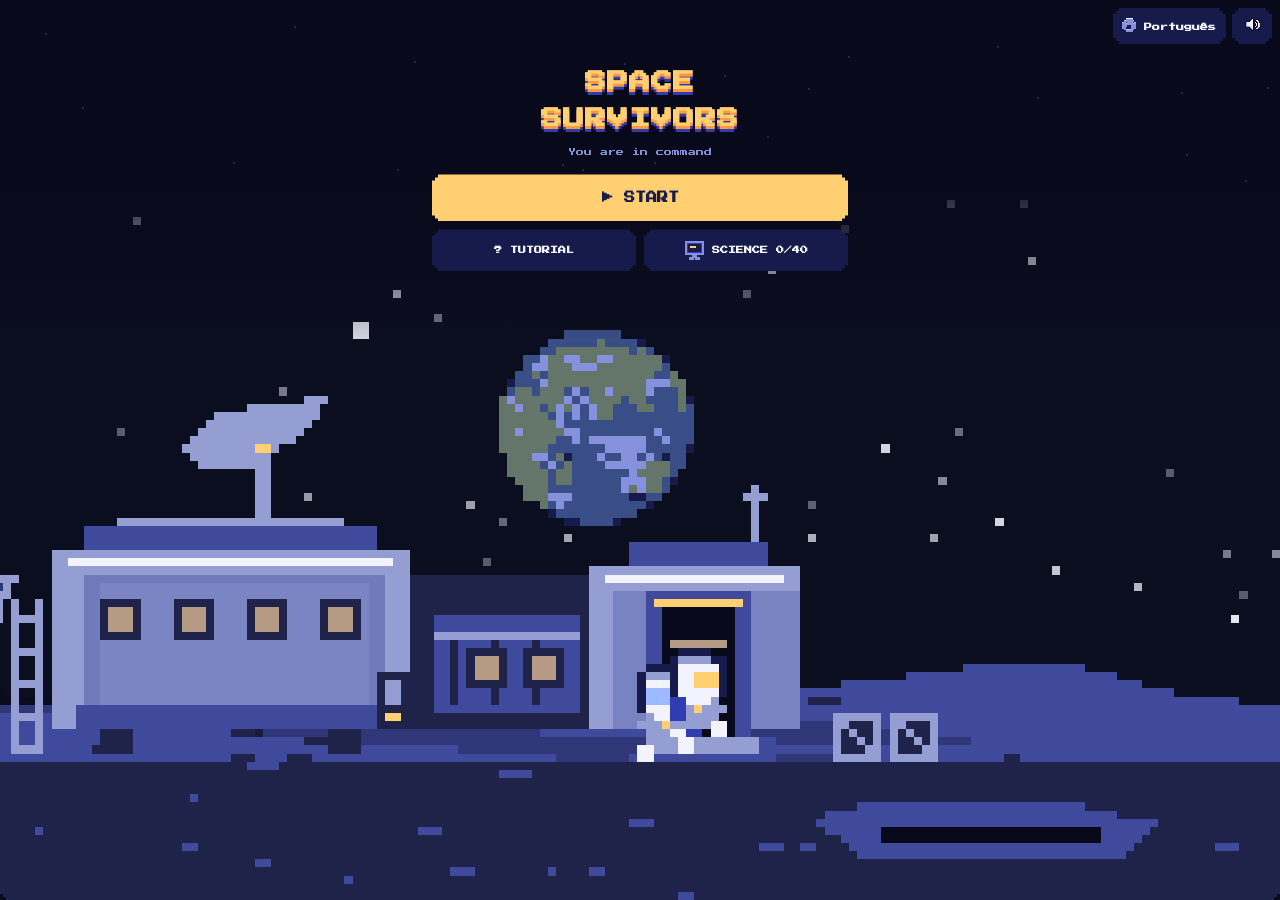
==== commit 303ce1e2: "Refaz a tela final (Terra, relatorio em janela) e adiciona o retorno a Terra Tela final (#end) - Sai" ====
--- a/index.html
+++ b/index.html
@@ -93,28 +93,41 @@
 </section>
 
 <!-- ===================== FIM ===================== -->
-<section id="end" class="panel hidden min" aria-live="polite">
-  <div style="text-align:right"><button class="lang" data-lang></button></div>
-  <img class="mission-panorama" src="assets/hud/base-panoramica.png" alt=""><div class="hero" id="endArt" aria-hidden="true"></div>
-  <h1 id="endTitle" style="text-align:center"></h1>
-  <div class="stars" id="stars" aria-hidden="true"></div>
+<section id="end" class="panel hidden" aria-live="polite">
+  <div class="end-sky" id="endSky" aria-hidden="true"></div>
+  <button class="lang end-lang" data-lang></button>
+  <canvas class="end-ship" id="endShip" width="96" height="80" aria-hidden="true"></canvas>
+  <h1 id="endTitle"></h1>
+  <p class="end-sub" id="endSub"></p>
+  <div class="end-stars" id="stars" aria-hidden="true"></div>
   <div class="sum" id="endSum"></div>
-  <p id="endText"></p>
-  <p class="coll" id="debriefTitle"></p>
-  <ul class="debrief" id="debrief"></ul>
-  <button class="big" id="againBtn" data-t="again"></button>
-  <div class="fact" id="endFact"></div>
-  <h2 id="bookTitle"></h2>
-  <p class="coll" id="bookColl"></p>
-  <div class="book" id="book"></div>
-  <h2 data-t="realTitle"></h2>
-  <p id="realIntro"></p>
-  <div id="realList"></div>
-  <details>
-    <summary data-t="srcTitle"></summary>
-    <div id="srcBody"></div>
-  </details>
+  <div class="end-btns">
+    <button class="big" id="againBtn" data-t="again"></button>
+    <div class="two"><button class="secBtn" id="reportBtn" type="button"></button><button class="secBtn" id="albumEndBtn" type="button"></button></div>
+  </div>
 </section>
+  <div class="end-report hidden" id="endReport" role="dialog" aria-modal="true" aria-labelledby="endReportTitle">
+    <div class="end-rw">
+      <div class="report-bar"><span class="pc-icon" aria-hidden="true"></span><strong id="endReportTitle"></strong><button class="pc-close" id="endReportClose" type="button"></button></div>
+      <div class="end-rbody">
+        <p id="endText"></p>
+        <p class="coll" id="debriefTitle"></p>
+        <ul class="debrief" id="debrief"></ul>
+        <div class="fact" id="endFact"></div>
+        <h2 id="bookTitle"></h2>
+        <p class="coll" id="bookColl"></p>
+        <div class="book" id="book"></div>
+        <h2 data-t="realTitle"></h2>
+        <p id="realIntro"></p>
+        <div id="realList"></div>
+        <details>
+          <summary data-t="srcTitle"></summary>
+          <div id="srcBody"></div>
+        </details>
+      </div>
+    </div>
+  </div>
+
 <!-- ===================== ÁLBUM DE DESCOBERTAS ===================== -->
 <section id="album" class="panel hidden" aria-labelledby="albumTitle">
   <div class="report-bar"><span class="pc-icon" aria-hidden="true"></span><h1 id="albumTitle"></h1><button class="lang" data-lang></button><button class="lang" id="closeAlbumBtn" type="button"></button></div>
@@ -1318,7 +1331,7 @@
   introReal: ['☀️ <b>As tempestades solares deste jogo aconteceram de verdade</b>, em 2024 e 2025. As datas e as horas vêm do DONKI, o banco de dados de clima espacial da NASA. Os dados estão guardados no jogo (não são ao vivo).',
               '☀️ <b>The solar storms in this game really happened</b>, in 2024 and 2025. Dates and times come from DONKI, NASA\'s space weather database. The data is stored in the game (it is not live).'],
   start: ['🚀 Começar missão', '🚀 Start mission'],
-  again: ['🔁 Jogar outra missão', '🔁 Play another mission'],
+  again: ['▶ Jogar outra missão', '▶ Play another mission'],
   mAir: ['ar', 'air'], mPw: ['energia', 'power'], mRad: ['radiação', 'radiation'], mSci: ['ciência', 'science'],
   swipe: ['Deslize a carta, toque nos botões ou use as setas ← →', 'Swipe the card, tap the buttons or use the ← → keys'],
   realTitle: ['☀️ Isso aconteceu de verdade!', '☀️ This really happened!'],
@@ -1940,7 +1953,8 @@
   prog = { n: all.length, best };
   sfx(G.over === 'win' ? 'win' : 'lose');
   $('game').classList.add('hidden'); $('end').classList.remove('hidden');
-  renderEnd(); window.scrollTo(0, 0); $('againBtn').focus();
+  $('endReport').classList.add('hidden');
+  renderEnd(); playShip(); window.scrollTo(0, 0); $('againBtn').focus();
 }
 /* ---------- Relatório final: 3 fatos tirados só da própria partida ---------- */
 const B = (pt, en) => ({ pt, en }); // o helper do motor fica dentro do seu bloco; aqui é a cópia da interface
@@ -2111,8 +2125,13 @@
   if (!G || !G.over) return;
   const pt = lang === 'pt', st = stars(G), sciMin = R.SCI_MIN || 4;
   const sciOk = G.sci >= R.SCI_GOAL, healthOk = G.rad < R.RAD_SAFE;
-  $('stars').textContent = G.over === 'win' ? '⭐'.repeat(st) + '☆'.repeat(3 - st) : '';
-  $('endSum').innerHTML = `<span>🔬 ${G.sci}</span><span>☢️ ${Math.min(100, G.rad)}%</span><span>📅 ${Math.min(G.day + (G.over === 'win' ? 0 : 1), R.DAYS)}/${R.DAYS}</span>${quizStats.total ? `<span>🧠 ${quizStats.right}/${quizStats.total}${quizStats.best > 1 ? ' · 🔥x' + quizStats.best : ''}</span>` : ''}`;
+  const starSvg = on => `<svg viewBox="0 0 9 9" shape-rendering="crispEdges"><path fill="${on ? '#ffcf72' : '#303db1'}" d="${STAR_D}"/></svg>`;
+  $('stars').innerHTML = G.over === 'win' ? [0, 1, 2].map(i => starSvg(i < st)).join('') : '';
+  const chip = (img, value, label, bad) => `<div class="chip"><img src="assets/hud/${img}" alt=""><b class="${bad ? 'bad' : ''}">${value}</b><small>${label}</small></div>`;
+  $('endSum').innerHTML = chip('descobertas.png', G.sci, pt ? 'CIÊNCIA' : 'SCIENCE')
+    + chip('radiacao.png', Math.min(100, G.rad) + '%', pt ? 'RADIAÇÃO' : 'RADIATION', G.over === 'rad')
+    + chip('calendario.png', Math.min(G.day + (G.over === 'win' ? 0 : 1), R.DAYS) + '/' + R.DAYS, pt ? 'DIAS' : 'DAYS')
+    + (quizStats.total ? `<div class="chip"><span class="chip-ico" aria-hidden="true">🧠</span><b>${quizStats.right}/${quizStats.total}</b><small>${pt ? 'PERGUNTAS' : 'QUESTIONS'}</small></div>` : '');
   let art, title, text;
   if (G.over === 'win') {
     art = '🧑‍🚀🎉🌍'; title = pt ? 'Missão cumprida!' : 'Mission complete!';
@@ -2137,7 +2156,13 @@
     text = pt ? 'A tripulação voltou para a Terra para se cuidar. Tente de novo com outra estratégia! Dica: deixe sempre um pouco de energia guardada. Uma tempestade solar pode chegar com pouco aviso, ou sem aviso nenhum.'
               : 'The crew returned to Earth to recover. Try again with another strategy! Tip: always keep some power in reserve. A solar storm can arrive with little warning, or none at all.';
   }
-  $('endArt').textContent = art; $('endTitle').textContent = title; $('endText').textContent = text;
+  $('endTitle').textContent = title; $('endText').textContent = text;
+  // Na tela só a primeira frase; o texto completo abre no relatório final.
+  $('endSub').textContent = text.split(/(?<=[.!?])\s/)[0];
+  $('endReportTitle').textContent = pt ? 'RELATÓRIO FINAL' : 'FINAL REPORT';
+  $('endReportClose').setAttribute('aria-label', pt ? 'Fechar relatório' : 'Close report');
+  $('reportBtn').textContent = pt ? 'RELATÓRIO FINAL' : 'FINAL REPORT';
+  $('albumEndBtn').textContent = (pt ? 'DESCOBERTAS ' : 'DISCOVERIES ') + getUnlocked().length + '/' + DISC.length;
 
   // Três fatos da missão: um acerto e até dois pontos para melhorar, só com dados da partida.
   const facts = missionFacts(G);
@@ -2567,14 +2592,75 @@
   $('album').classList.add('hidden');
   $(albumFrom).classList.remove('hidden');
   close.disabled = false;
-  $(albumFrom === 'game' ? 'albumGameBtn' : 'openAlbumBtn').focus();
+  $(albumFrom === 'game' ? 'albumGameBtn' : albumFrom === 'end' ? 'albumEndBtn' : 'openAlbumBtn').focus();
 });
 $('muteBtn').addEventListener('click', () => { muted = !muted; store.set('lb_mute', muted ? '1' : '0'); setTexts(); if (muted) { stopMusic(); syncSceneAudio(false, wasFallen); } else { sfx('swipe'); startMusic(); } });
 $('startBtn').addEventListener('click', () => { sfx('go'); start(); });
 // Navegadores só liberam áudio depois de um toque: o primeiro toque na tela inicial começa a música do menu.
 ['pointerdown', 'keydown'].forEach(ev => document.addEventListener(ev, () => { if ($('end').classList.contains('hidden')) startMusic(); }, { capture: true }));
 startMusic();
-$('againBtn').addEventListener('click', () => { factIdx++; start(); });
+$('againBtn').addEventListener('click', () => { factIdx++; sfx('go'); start(); });
+async function toggleEndReport(open) {
+  const box = $('endReport');
+  if (open) {
+    box.classList.remove('hidden'); sfx('windowOpen'); animateStudy(box.firstElementChild);
+    box.querySelector('.end-rbody').scrollTop = 0; $('endReportClose').focus();
+  } else if (!box.classList.contains('hidden')) {
+    sfx('windowClose'); await animateStudy(box.firstElementChild, true);
+    box.classList.add('hidden'); $('reportBtn').focus();
+  }
+}
+$('reportBtn').addEventListener('click', () => toggleEndReport(true));
+$('endReportClose').addEventListener('click', () => toggleEndReport(false));
+$('endReport').addEventListener('click', e => { if (e.target === $('endReport')) toggleEndReport(false); });
+document.addEventListener('keydown', e => { if (e.key === 'Escape') toggleEndReport(false); });
+$('albumEndBtn').addEventListener('click', () => openAlbum('end'));
+// Retorno à Terra: a cápsula esquenta na entrada, abre o paraquedas e flutua sobre a Terra (desenhada em pixels por código).
+const SHIP_PAL = { W:'#F3F3FF', L:'#AAAFC7', K:'#565D80', M:'#8591DC', D:'#171B4B', Y:'#FFCF72', O:'#FF983F', R:'#FF514D', C:'#9AD9F5', E:'#FFE1A3' };
+const SHIP_DROP = ['....DDD....', '...MWWWM...', '..MWWCWWM..', '..MWWWWWM..', '.MWWWWWWWM.', '.KKKKKKKKK.'];
+const SHIP_CHUTE = ['..WWWWWWWWW..', '.WWRWWWWWRWW.', 'WWRRWWWWWRRWW', 'WRRRWWWWWRRRW', 'WWRWWWWWWWRWW', '.W.WWWWWWW.W.'];
+const shipEarth = new Image(); shipEarth.src = 'assets/hud/terra-pixel.png';
+const shipCtx = $('endShip').getContext('2d');
+shipCtx.imageSmoothingEnabled = false;
+let shipRun = 0;
+function drawShip(t, win) {
+  const c = shipCtx, put = (x, y, col, w = 1, h = 1) => { c.fillStyle = col; c.fillRect(Math.round(x), Math.round(y), w, h); };
+  const sprite = (rows, x, y) => rows.forEach((r, j) => { for (let i = 0; i < r.length; i++) if (r[i] !== '.') put(x + i, y + j, SHIP_PAL[r[i]]); });
+  const ease = v => v * v * (3 - 2 * v), loop = t % 8000, chute = loop > 4200;
+  c.clearRect(0, 0, 96, 80);
+  if (shipEarth.complete && shipEarth.naturalWidth) c.drawImage(shipEarth, 0, 44, 96, 96);
+  for (let x = 20; x < 76; x++) put(x, 44 + (48 - Math.sqrt(48 * 48 - (x - 48) ** 2)) - 1, 'rgba(154,217,245,.35)');
+  const x = 42 + (chute ? Math.round(Math.sin(t / 500) * 2) : 0);
+  const y = chute ? 26 + Math.round(Math.min(1, (loop - 4200) / 3000) * 6) : Math.round(-14 + ease(Math.min(1, loop / 4200)) * 40);
+  if (!chute) {   // plasma atrás da cápsula, que cai com o escudo térmico para baixo
+    const f = Math.floor(t / 70) % 3, h = 10 + f * 2;
+    for (let j = 0; j < h; j++) {
+      const w = 2 + Math.floor(j * .7) + (f === 1 ? 1 : 0);
+      put(x + 5 - Math.floor(w / 2), y - 1 - j, j < 3 ? '#FFE1A3' : j < 6 ? '#FFCF72' : j < 9 ? '#FF983F' : '#FF514D', w, 1);
+    }
+  } else {
+    sprite(SHIP_CHUTE, x - 1, y - 18);
+    for (let j = 0; j < 12; j++) { put(x + 2 + Math.round(j * .25), y - 12 + j, '#AAAFC7'); put(x + 8 - Math.round(j * .25), y - 12 + j, '#AAAFC7'); }
+  }
+  sprite(SHIP_DROP, x, y);
+  if (!win && Math.floor(t / 300) % 2 === 0) put(x + 5, y - 1, '#FF514D', 1, 2);
+  if (win && chute) for (let i = 0; i < 8; i++) {
+    const a = i * Math.PI / 4 + t / 900, d = 34 + 3 * Math.sin(t / 260 + i);
+    put(48 + Math.cos(a) * d, 28 + Math.sin(a) * d * .8, i % 2 ? '#FFCF72' : '#F3F3FF');
+  }
+}
+function playShip() {
+  const id = ++shipRun, win = G && G.over === 'win', start = performance.now();
+  if (matchMedia('(prefers-reduced-motion: reduce)').matches) { shipEarth.onload = () => drawShip(6500, win); drawShip(6500, win); return; }
+  const frame = now => {
+    if (id !== shipRun || $('end').classList.contains('hidden')) return;
+    drawShip(now - start, win);
+    requestAnimationFrame(frame);
+  };
+  requestAnimationFrame(frame);
+}
+// Estrelas do fundo da tela final.
+$('endSky').innerHTML = Array.from({ length: 36 }, (_, i) => `<i style="left:${(i * 53) % 100}%;top:${(i * 29) % 55}%;animation-delay:${(i % 6) * .4}s"></i>`).join('');
 document.querySelectorAll('[data-lang]').forEach(b => b.addEventListener('click', () => {
   sfx('tap');
   lang = lang === 'pt' ? 'en' : 'pt'; setTexts();
--- a/style.css
+++ b/style.css
@@ -726,3 +726,54 @@
 @keyframes qs-thump { 33% { transform:translate(3px,-3px); } 66% { transform:translate(-3px,3px); } }
 @keyframes qs-star { 0% { opacity:1; transform:translate(0,0); } 40% { opacity:1; transform:translate(calc(var(--x) * .55), calc(var(--h) * -1)); }
   100% { opacity:0; transform:translate(var(--x), 140px); } }
+
+/* ---------- Tela final (identidade Space Survivors): Terra, estrelas, relatório em janela ---------- */
+#end { position:relative; overflow:hidden; min-height:min(94dvh, 48rem); padding:1rem 1rem 1.1rem; display:flex; flex-direction:column;
+  background:radial-gradient(ellipse at 50% 24%, #1a2160 0, #08091b 62%); border:3px solid #8591dc; border-radius:0; clip-path:var(--pixel-corners);
+  font-family:var(--font-pixel); color:#f3f3ff; }
+#end h1, #end button, #end h2, #end p, #end summary { font-family:var(--font-pixel); }
+.end-sky { position:absolute; inset:0; pointer-events:none; }
+.end-sky i { position:absolute; width:2px; height:2px; background:#f3f3ff; animation:homeTw 3s steps(2) infinite; }
+.end-lang { position:absolute; top:.6rem; right:.6rem; z-index:3; border-radius:0; clip-path:var(--pixel-corners); background:#171b4b; color:#f3f3ff; font-size:.5rem; min-height:36px; padding:0 .6rem; }
+.end-earth { position:relative; z-index:1; margin:2.4rem auto 0; width:min(56vw, 13rem); aspect-ratio:1; }
+.end-earth img { display:block; width:100%; height:100%; image-rendering:pixelated; animation:endBob 4s steps(4) infinite alternate; }
+.end-earth i { position:absolute; left:108%; top:70%; width:5%; height:9%; background:#f3f3ff; box-shadow:0 0 0 2px #303db1; animation:endFly 4s steps(8) infinite alternate; }
+@keyframes endBob { to { transform:translateY(.5rem); } }
+@keyframes endFly { to { transform:translate(-520%, -260%); } }
+#end h1 { position:relative; z-index:1; margin:.4rem 0 0; font-size:clamp(.95rem, 5vw, 1.25rem); line-height:1.6; text-align:center; text-transform:uppercase; color:#ffe1a3; text-shadow:0 3px #ff983f, 0 6px #303db1; }
+.end-sub { position:relative; z-index:1; margin:.6rem 0 0; font-size:.5rem; line-height:1.9; text-align:center; color:#8591dc; }
+.end-stars { position:relative; z-index:1; display:flex; justify-content:center; gap:.5rem; margin:.7rem 0 .2rem; min-height:0; }
+.end-stars svg { width:2.9rem; height:2.9rem; }
+#end .sum { position:relative; z-index:1; display:grid; grid-template-columns:repeat(auto-fit, minmax(5rem, 1fr)); gap:.4rem; margin:.7rem 0; font-weight:400; }
+#end .chip { background:#171b4b; clip-path:var(--pixel-corners); padding:.5rem .2rem; text-align:center; font-size:.5rem; line-height:1.6; }
+#end .chip img { display:block; margin:0 auto .25rem; width:1.75rem; height:1.75rem; object-fit:contain; image-rendering:pixelated; }
+#end .chip .chip-ico { display:block; height:1.75rem; margin-bottom:.25rem; font-size:1.2rem; line-height:1.75rem; }
+#end .chip b { display:block; font-weight:400; color:#ffcf72; font-size:.7rem; }
+#end .chip b.bad { color:#ff514d; }
+#end .chip small { display:block; font-size:.4rem; color:#8591dc; margin-top:.15rem; }
+.end-btns { position:relative; z-index:1; margin-top:auto; display:grid; gap:.5rem; }
+.end-btns .two { display:grid; grid-template-columns:1fr 1fr; gap:.5rem; }
+#end .big { margin:0; border-radius:0; clip-path:var(--pixel-corners); background:#ffcf72; color:#171b4b; box-shadow:0 4px #bd8a3c; font-size:.7rem; padding:1rem .5rem; }
+#end .secBtn { margin:0; border:0; border-radius:0; clip-path:var(--pixel-corners); background:#171b4b; color:#f3f3ff; font-size:.5rem; line-height:1.7; padding:.85rem .4rem; }
+#end .big:hover, #end .secBtn:hover { filter:brightness(1.18); }
+#end .big:active, #end .secBtn:active { transform:translateY(3px) scale(.98); }
+@media (prefers-reduced-motion:reduce) { .end-sky i, .end-earth img, .end-earth i { animation:none; } }
+/* Sem o rodapé de crédito na tela final. */
+body:has(#end:not(.hidden)) footer { display:none; }
+
+/* Janela do relatório final: mesma moldura do relatório de descobertas */
+.end-report { position:fixed; inset:0; z-index:40; display:flex; justify-content:center; padding:.75rem; background:rgba(4,5,15,.82); }
+.end-report.hidden { display:none; }
+.end-rw { width:min(100%, 30rem); display:flex; flex-direction:column; min-height:0; border:4px solid #8591dc; background:#171b4b; color:#f3f3ff; clip-path:var(--pixel-corners); }
+.end-rw .report-bar { flex:none; }
+.end-rbody { flex:1; min-height:0; overflow-y:auto; overscroll-behavior:contain; padding:.7rem; font:.58rem/1.95 var(--font-pixel); scrollbar-color:#303db1 #171b4b; }
+.end-rbody p, .end-rbody .fact, .end-rbody .coll, .end-rbody .debrief li, .end-rbody .ev, .end-rbody .book .d, .end-rbody details, .end-rbody summary, .end-rbody small, .end-rbody a { font:inherit; }
+.end-rbody .fact, .end-rbody .debrief li, .end-rbody .ev, .end-rbody details, .end-rbody .book .d { border-radius:0; }
+.end-rbody h2 { font-size:.62rem; line-height:1.8; color:#ffcf72; margin:1rem 0 .4rem; }
+.end-rbody .fx-card .fx-tag { border-radius:0; font-size:.46rem; }
+.end-rbody summary { color:#8591dc; cursor:pointer; }
+.end-rbody a { color:#9ad9f5; }
+.end-rbody .book .d .base, .end-rbody .book .d .src, .end-rbody .book .d b, .end-rbody .book .d span { font-size:inherit; line-height:inherit; }
+.end-rbody .book .d .base { font-size:.54rem; }
+
+.end-ship { display:block; position:relative; z-index:1; width:min(78vw, 18rem); height:auto; aspect-ratio:96 / 80; margin:2rem auto 0; image-rendering:pixelated; }
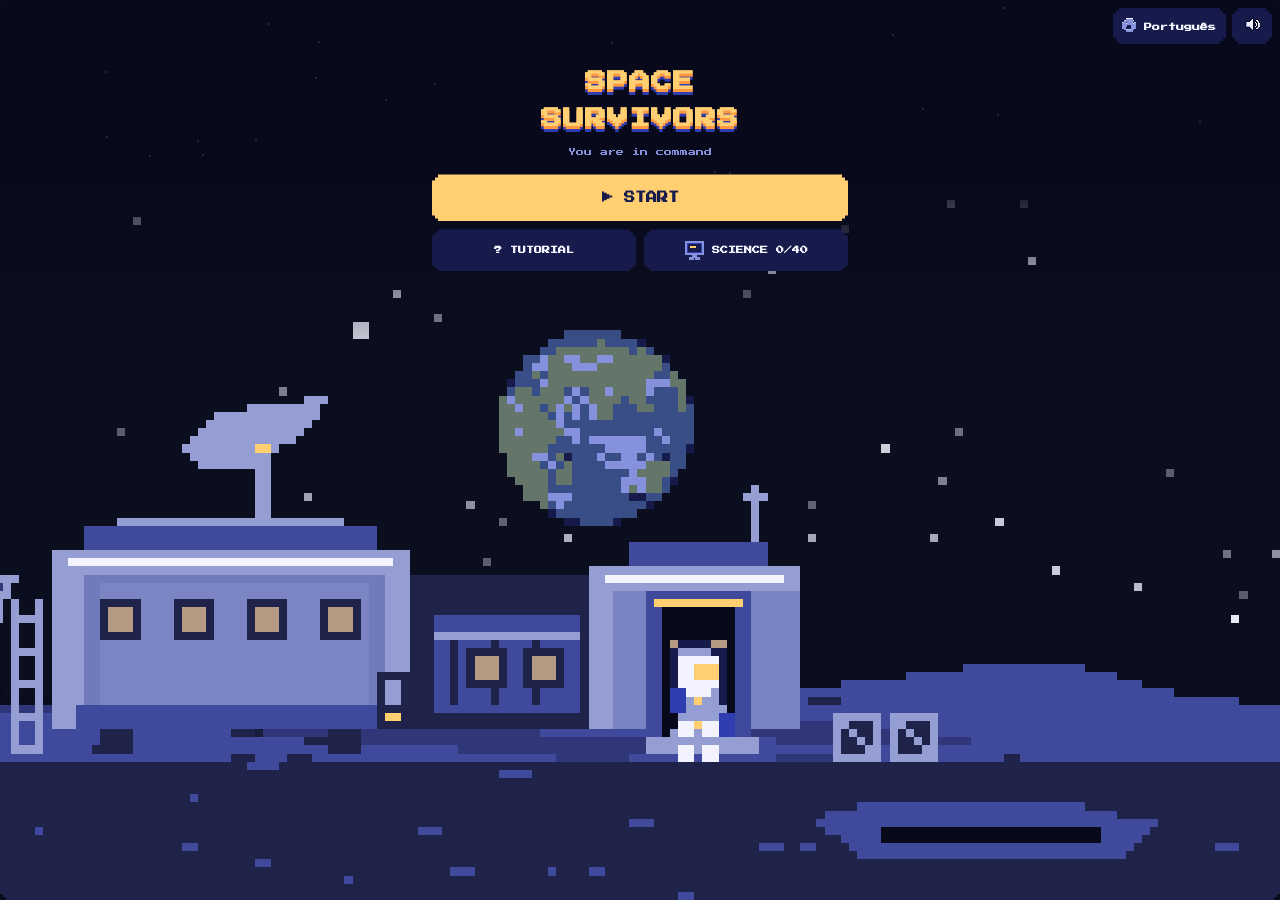
==== commit 7c989f82: "Integra o "Na vida real" ao relatorio final com botao Ver mais Cada fato do relatorio final (acerto " ====
--- a/index.html
+++ b/index.html
@@ -112,6 +112,7 @@
       <div class="end-rbody">
         <p id="endText"></p>
         <p class="coll" id="debriefTitle"></p>
+        <div class="end-toolbar"><button class="btn-more" id="debriefAll" type="button"></button></div>
         <ul class="debrief" id="debrief"></ul>
         <div class="fact" id="endFact"></div>
         <h2 id="bookTitle"></h2>
@@ -927,7 +928,7 @@
   const m = eventCard ? {storms:{},dated:{0:eventCard}} : pickMission();
   const G = { day: 0, air: R.AIR_START, pw: R.PW_START, rad: 0, sci: 0, storms: m.storms, dated: m.dated || {},
               phase: Math.floor(rnd() * R.SUN.length), bags: {}, met: [], over: null, card: null, queue: [], wasted: 0, found: [], trips: 0, tripRad: 0, realLog: [], recall: [],
-              seen: [...seen], discDay: -1, picks: [], quizOk: 0, quizFail: 0, alertPw: null };
+              seen: [...seen], discDay: -1, picks: [], quizOk: 0, quizFail: 0, quizMissed: [], alertPw: null };
   buildDay(G);
   G.card = G.queue.shift();
   return G;
@@ -968,7 +969,7 @@
       G.pw = Math.max(1, G.pw - R.QUIZ_FAIL_PW);
       const safeAirFloor = Math.min(G.air, R.AIR_USE + 1);
       G.air = Math.max(safeAirFloor, G.air - R.QUIZ_FAIL_AIR);
-      out.quizOk = false; G.quizFail++;
+      out.quizOk = false; G.quizFail++; if (c.disc) G.quizMissed.push(c.disc.id);
     }
   }
   // Só a primeira ação de ciência do dia revela uma descoberta; os pontos de ciência continuam contando.
@@ -1970,6 +1971,117 @@
   geminids_2024_12: DUST_TIP, quadrantids_2025_01: DUST_TIP,
 };
 
+/* ---------- "Na vida real": cada fato do relatório ganha um dado real, tirado do banco do jogo ---------- */
+// Para cada tipo de fato: dado principal e fatos extras (ids do álbum). Os números das regras vêm de R.
+const REAL_KIND = {
+  shieldOk:  { extra: ['light', 'sdo', 'cme', 'cycle'] },
+  shieldBad: { extra: ['light', 'sdo', 'cme', 'nofield'] },
+  radOk:     { main: 'issdose', extra: ['wind', 'nofield', 'lavatube', 'cme'] },
+  radEnd:    { main: 'wind', extra: ['nofield', 'issdose', 'lavatube', 'cme'] },
+  trips:     { main: 'issdose', extra: ['nofield', 'lavatube', 'dust', 'wind'] },
+  inside:    { main: 'nofield', extra: ['lavatube', 'wind', 'issdose'] },
+  air:       { main: 'o2water', extra: ['recycle', 'oxyrock', 'iceuse', 'lcross'] },
+  power:     { main: 'lunarday', extra: ['shadow', 'peaks', 'swing', 'cold'] },
+  sci:       { main: 'lcross', extra: ['m3', 'lamp', 'prospector', 'iceuse', 'artemis'] },
+  done:      { main: 'artemis', extra: ['shackleton', 'peaks', 'm3', 'lromap', 'aitken'] },
+  quiz:      { extra: [] },
+  dated:     { extra: [] },
+};
+const REAL_DATED = {
+  eclipse_2024_03: ['lunarday', 'shadow', 'peaks', 'swing'], eclipse_2024_09: ['lunarday', 'shadow', 'peaks', 'swing'], eclipse_2025_03: ['lunarday', 'shadow', 'peaks', 'swing'],
+  geminids_2024_12: ['dust', 'lromap', 'gravity', 'prints'], quadrantids_2025_01: ['dust', 'lromap', 'gravity', 'prints'],
+  donki_x87_2024_05: ['spots', 'cycle', 'aurora', 'sdo', 'cme'],
+};
+function realRule(k) {
+  const pt = lang === 'pt', P = (a, b) => (pt ? a : b), SH = R.SHIELD_PW, ready = Math.round(R.BLOCK_READY * 100), rush = Math.round(R.BLOCK_RUSH * 100);
+  const N = (v, a, b) => [String(v), P(a, b)];
+  switch (k) {
+    case 'shieldOk': return { rule: P(`Carregar o escudo no alerta custa ${SH} de energia e bloqueia ${ready}% das partículas. Ligado só na chegada, bloqueia ${rush}%. Sem escudo, entra tudo.`,
+        `Charging the shield at the alert costs ${SH} power and blocks ${ready}% of the particles. Turned on only at arrival, it blocks ${rush}%. With no shield, everything gets in.`),
+      nums: [N(ready + '%', 'bloqueado com o escudo carregado', 'blocked with the shield charged'), N(SH, 'de energia por escudo', 'power per shield')] };
+    case 'shieldBad': return { rule: P(`Sem o escudo completo a tripulação recebe a radiação da tempestade: ${R.STORM[1]} na fraca, ${R.STORM[2]} na média e ${R.STORM[3]} na forte. Quem está fora da base recebe ainda mais.`,
+        `Without a full shield the crew takes the storm's radiation: ${R.STORM[1]} in a weak one, ${R.STORM[2]} in a medium one and ${R.STORM[3]} in a strong one. Anyone outside the base takes even more.`),
+      nums: [N('+' + R.STORM[3], 'radiação de uma tempestade forte', 'radiation of a strong storm'), N(SH, 'de energia custa o escudo', 'power the shield costs')] };
+    case 'radOk': return { rule: P(`Para a 3ª estrela a radiação precisa terminar abaixo de ${R.RAD_SAFE}. Ela sobe ${R.RAD_DAILY} por noite e nunca desce.`, `For the 3rd star radiation must end below ${R.RAD_SAFE}. It rises ${R.RAD_DAILY} per night and never goes down.`),
+      nums: [N('<' + R.RAD_SAFE, 'meta da 3ª estrela', 'goal for the 3rd star'), N('+' + R.RAD_DAILY, 'por noite, sempre', 'per night, always')] };
+    case 'radEnd': return { rule: P(`Ao chegar a ${R.RAD_LIMIT} de radiação a tripulação volta para casa. Ela sobe ${R.RAD_DAILY} por noite, mais nas saídas da base e muito nas tempestades.`,
+        `At ${R.RAD_LIMIT} radiation the crew goes home. It rises ${R.RAD_DAILY} per night, more on trips outside and a lot in storms.`),
+      nums: [N(R.RAD_LIMIT, 'limite de radiação', 'radiation limit'), N('+' + R.RAD_DAILY, 'por noite', 'per night')] };
+    case 'trips': case 'inside': return { rule: P('Pesquisar dentro da base não dá radiação. Sair rende ciência, mas lá fora não há escudo.', 'Research inside the base adds no radiation. Going out brings science, but there is no shield outside.'),
+      nums: [N('0', 'escudo lá fora', 'shield outside'), N('+' + R.RAD_DAILY, 'por noite, mesmo dentro', 'per night, even inside')] };
+    case 'air': return { rule: P(`A tripulação respira ${R.AIR_USE} de ar por noite. Se o tanque chegar a zero, a missão termina.`, `The crew breathes ${R.AIR_USE} air per night. If the tank hits zero, the mission ends.`),
+      nums: [N(R.AIR_USE, 'de ar gasto por noite', 'air used per night'), N(R.AIR_START + '/' + R.AIR_MAX, 'ar no começo da missão', 'air at the start')] };
+    case 'power': return { rule: P(`Quase tudo na base gasta energia. O Sol dá de 0 a 2 por dia e a bateria guarda no máximo ${R.PW_MAX}. Se zerar, a missão termina; se faltar, a opção fica trancada.`,
+        `Almost everything at the base uses power. The Sun gives 0 to 2 per day and the battery holds at most ${R.PW_MAX}. If it hits zero the mission ends; if it runs short, the option is locked.`),
+      nums: [N('0-2', 'energia do Sol por dia', 'Sun power per day'), N(R.PW_MAX, 'capacidade da bateria', 'battery capacity')] };
+    case 'sci': return { rule: P(`A primeira pesquisa do dia revela uma descoberta. A meta da missão é ${R.SCI_GOAL} pontos de ciência.`, `The first research of the day reveals a discovery. The mission goal is ${R.SCI_GOAL} science points.`),
+      nums: [N(R.SCI_GOAL, 'meta de ciência', 'science goal'), N(DISC.length, 'descobertas no álbum', 'discoveries in the album')] };
+    case 'done': return { rule: P(`Sobreviver aos ${R.DAYS} dias já vale uma estrela; ciência e radiação baixa valem as outras duas.`, `Surviving all ${R.DAYS} days is worth a star; science and low radiation are worth the other two.`),
+      nums: [N(R.DAYS, 'dias de missão', 'mission days'), N('3', 'estrelas possíveis', 'possible stars')] };
+    default: return null;
+  }
+}
+// Monta {main, extra[], rule, nums} para um fato; devolve null se não houver dado real ligado.
+function realInfo(real) {
+  if (!real) return null;
+  const pt = lang === 'pt', P = (a, b) => (pt ? a : b);
+  const disc = id => { const d = DISC.find(x => x.id === id); return d && { name: tr(d.name), fact: tr(d.fact), base: tr(d.base), src: d.src, id }; };
+  let main = null, extraIds = (REAL_KIND[real.k] || {}).extra || [], ruleKey = real.k;
+  if (real.storm) {
+    const s = real.storm;
+    main = { name: `${fmtDate(Date.parse(s.d))} · ${P('tempestade', 'storm')} ${sevTxt(s.sev)}`, fact: stormRecord(s), src: s.link,
+      base: s.flr ? P('Foi esse intervalo que você teve no jogo para carregar o escudo.', 'That was the gap you had in the game to charge the shield.')
+                  : P('Esta tempestade veio sem aviso: só o escudo de emergência ajudava.', 'This storm came with no warning: only the emergency shield helped.') };
+  } else if (real.ev) {
+    const e = real.ev;
+    main = { name: `${fmtDate(Date.parse(e.d))} · ${e.source}`, fact: tr(e.record), src: e.link, base: '' };
+    extraIds = REAL_DATED[e.id] || [];
+    ruleKey = null;
+  } else if (real.k === 'quiz') {
+    main = real.id && disc(real.id);
+  } else if (real.k === 'sci') {
+    main = disc(G.found[0] || REAL_KIND.sci.main);
+    extraIds = extraIds.filter(id => id !== (main && main.id));
+  } else if (REAL_KIND[real.k] && REAL_KIND[real.k].main) {
+    main = disc(REAL_KIND[real.k].main);
+  }
+  if (!main) return null;
+  const extra = extraIds.map(disc).filter(d => d && (!main.id || d.id !== main.id));
+  return { main, extra, ...(realRule(ruleKey) || {}) };
+}
+const realHost = u => { try { return new URL(u).hostname.replace('www.', ''); } catch (e) { return ''; } };
+function realBlock(r, label) {
+  const pt = lang === 'pt';
+  return `<div class="real"><span class="lbl">${label}</span><h4>${r.name}</h4><p>${r.fact}</p>${r.base ? `<p class="base">${pt ? 'Na base: ' : 'At the base: '}${r.base}</p>` : ''}`
+    + `<a class="src" href="${r.src}" target="_blank" rel="noopener">${pt ? 'Fonte: ' : 'Source: '}${realHost(r.src)} ↗</a></div>`;
+}
+function realHtml(real, i) {
+  const info = realInfo(real);
+  if (!info) return '';
+  const pt = lang === 'pt', id = 'realMore' + i;
+  const all = [info.main, ...info.extra];
+  return realBlock(info.main, pt ? 'NA VIDA REAL' : 'IN REAL LIFE')
+    + `<button class="btn-more" type="button" aria-expanded="false" aria-controls="${id}">${pt ? '▾ VER MAIS' : '▾ SEE MORE'}</button>`
+    + `<div class="real-more" id="${id}" hidden>`
+    + (info.rule ? `<div class="sec">${pt ? 'NO JOGO' : 'IN THE GAME'}</div><div class="rule"><b>${pt ? 'Como funciona:' : 'How it works:'}</b> ${info.rule}</div>`
+        + `<div class="nums">${info.nums.map(n => `<div><em>${n[0]}</em>${n[1]}</div>`).join('')}</div>` : '')
+    + (info.extra.length ? `<div class="sec">${pt ? 'MAIS DA NASA' : 'MORE FROM NASA'}</div>` + info.extra.map(e => realBlock(e, pt ? 'TAMBÉM NA NASA' : 'ALSO AT NASA')).join('') : '')
+    + `<div class="sec">LINKS</div><div class="real-links">${all.map(r => `<a href="${r.src}" target="_blank" rel="noopener">▸ ${r.name} · ${realHost(r.src)}</a>`).join('')}</div></div>`;
+}
+function toggleReal(btn, force) {
+  const box = document.getElementById(btn.getAttribute('aria-controls')), pt = lang === 'pt', open = force === undefined ? box.hidden : force;
+  box.hidden = !open; btn.setAttribute('aria-expanded', open);
+  btn.textContent = open ? (pt ? '▴ VER MENOS' : '▴ SEE LESS') : (pt ? '▾ VER MAIS' : '▾ SEE MORE');
+}
+$('debrief').addEventListener('click', e => { const b = e.target.closest('.btn-more'); if (b) { toggleReal(b); sfx('tap'); } });
+$('debriefAll').addEventListener('click', e => {
+  const open = e.currentTarget.dataset.open !== '1', pt = lang === 'pt';
+  e.currentTarget.dataset.open = open ? '1' : '0';
+  e.currentTarget.textContent = open ? (pt ? '▴ FECHAR TUDO' : '▴ CLOSE ALL') : (pt ? '▾ ABRIR TUDO' : '▾ OPEN ALL');
+  $('debrief').querySelectorAll('.btn-more').forEach(b => toggleReal(b, open));
+  sfx('tap');
+});
+
 /* Um acerto e até dois pontos para melhorar. Sem pontos para melhorar, entram mais acertos;
    sem acertos suficientes, entram mais pontos para melhorar. Cada lista é ordenada por peso. */
 function missionFacts(G) {
@@ -1989,42 +2101,42 @@
     : P('Saia da base só com a radiação baixa: lá fora não há escudo.', 'Only go outside when radiation is low: there is no shield out there.');
 
   // 1. Como a missão terminou
-  if (G.over === 'air') bad.push({ score: 100,
+  if (G.over === 'air') bad.push({ score: 100, real: { k: 'air' },
     title: P(`O ar acabou no dia ${endDay}`, `Air ran out on day ${endDay}`),
     body: P(`A tripulação respira ${R.AIR_USE} de ar por noite, e o tanque chegou a zero.`, `The crew breathes ${R.AIR_USE} air every night, and the tank hit zero.`),
     tip: P(`Com o ar em ${2 * R.AIR_USE} ou menos, priorize o suporte de vida.`, `With air at ${2 * R.AIR_USE} or less, put life support first.`) });
-  if (G.over === 'pw') bad.push({ score: 100,
+  if (G.over === 'pw') bad.push({ score: 100, real: { k: 'power' },
     title: P(`A energia acabou no dia ${endDay}`, `Power ran out on day ${endDay}`),
     body: P('Uma escolha deixou a bateria em zero e a base parou.', 'A choice left the battery at zero and the base shut down.'),
     tip: P(`Guarde sempre ${SH} de energia: é o preço do escudo e ajuda nos dias de sombra.`, `Always keep ${SH} power: it is what the shield costs, and it helps on shadowy days.`) });
-  if (G.over === 'rad') bad.push({ score: 100,
+  if (G.over === 'rad') bad.push({ score: 100, real: { k: 'radEnd' },
     title: P(`A radiação chegou a ${R.RAD_LIMIT} no dia ${endDay}`, `Radiation reached ${R.RAD_LIMIT} on day ${endDay}`),
     body: radParts, tip: radTip });
 
   if (G.over === 'win') {
-    good.push({ score: 40,
+    good.push({ score: 40, real: { k: 'done' },
       title: P(`A tripulação completou os ${R.DAYS} dias`, `The crew completed all ${R.DAYS} days`),
       body: P('Ar, energia e radiação ficaram sob controle até o fim.', 'Air, power and radiation stayed under control to the end.') });
     // 2. O que faltou (ou não) para as 3 estrelas
-    if (G.rad >= R.RAD_SAFE) bad.push({ score: 50,
+    if (G.rad >= R.RAD_SAFE) bad.push({ score: 50, real: { k: 'radEnd' },
       title: P(`A radiação terminou em ${G.rad}`, `Radiation ended at ${G.rad}`),
       body: P(`Para a 3ª estrela, ela precisa ficar abaixo de ${R.RAD_SAFE}. `, `For the 3rd star it must stay below ${R.RAD_SAFE}. `) + radParts,
       tip: radTip });
-    else good.push({ score: 55,
+    else good.push({ score: 55, real: { k: 'radOk' },
       title: P(`Radiação abaixo de ${R.RAD_SAFE}`, `Radiation below ${R.RAD_SAFE}`),
       body: P(`A missão terminou com ${G.rad} de radiação. A tripulação voltou bem protegida.`, `The mission ended with ${G.rad} radiation. The crew came home well protected.`) });
-    if (G.sci < R.SCI_GOAL) bad.push({ score: 50,
+    if (G.sci < R.SCI_GOAL) bad.push({ score: 50, real: { k: 'sci' },
       title: P(`Faltaram ${R.SCI_GOAL - G.sci} descobertas`, `${R.SCI_GOAL - G.sci} discoveries short`),
       body: P(`Você fez ${G.sci} de ${R.SCI_GOAL}. A meta também vale estrela.`, `You made ${G.sci} of ${R.SCI_GOAL}. The goal is worth a star too.`),
       tip: P('A carta de pesquisa aparece todo dia. Pesquisar dentro da base não dá radiação.', 'The research card shows up every day. Research inside the base adds no radiation.') });
-    else good.push({ score: 55,
+    else good.push({ score: 55, real: { k: 'sci' },
       title: P(`${G.sci} descobertas`, `${G.sci} discoveries`),
       body: P(`A meta era ${R.SCI_GOAL}, e você chegou lá.`, `The goal was ${R.SCI_GOAL}, and you made it.`) });
   } else {
-    good.push({ score: 5,
+    good.push({ score: 5, real: { k: 'done' },
       title: P(`A tripulação aguentou ${endDay} de ${R.DAYS} dias`, `The crew lasted ${endDay} of ${R.DAYS} days`),
       body: P('Todos voltaram para casa em segurança.', 'Everyone got home safely.') });
-    if (G.sci > 0) good.push({ score: 10,
+    if (G.sci > 0) good.push({ score: 10, real: { k: 'sci' },
       title: P(`${G.sci} descoberta${G.sci > 1 ? 's' : ''}`, `${G.sci} discover${G.sci > 1 ? 'ies' : 'y'}`),
       body: P('Mesmo com a missão curta, a ciência avançou.', 'Even in a short mission, science moved forward.') });
   }
@@ -2034,7 +2146,7 @@
   const okS = G.met.filter(shielded), badS = G.met.filter(m => !shielded(m));
   if (okS.length) {
     const saved = okS.reduce((a, m) => a + Math.round(R.STORM[m.e.sev] * m.block), 0);
-    good.push({ score: 60 + 5 * okS.length,
+    good.push({ score: 60 + 5 * okS.length, real: { k: 'shieldOk', storm: okS[0].e },
       title: okS.length > 1 ? P(`Escudo ligado em ${okS.length} tempestades`, `Shield up in ${okS.length} storms`)
                             : P(`Escudo ligado na tempestade do ${dia(okS[0].day)}`, `Shield up for the storm on ${dia(okS[0].day)}`),
       body: P(`O escudo segurou ${saved} de radiação que teria entrado na base.`, `The shield stopped ${saved} radiation that would have entered the base.`) });
@@ -2065,37 +2177,37 @@
       tip = P(`Guarde ${SH} de energia: tempestades podem chegar sem aviso.`, `Keep ${SH} power saved: storms can come with no warning.`);
     }
     if (w.outside) why += ' ' + P(`O jipe estava lá fora: +${w.extra}.`, `The rover was outside: +${w.extra}.`);
-    bad.push({ score: 60 + total,
+    bad.push({ score: 60 + total, real: { k: 'shieldBad', storm: w.e },
       title: badS.length > 1 ? P(`${badS.length} tempestades sem escudo completo: +${total} de radiação`, `${badS.length} storms without a full shield: +${total} radiation`)
                              : P(`Tempestade do ${d}: +${total} de radiação`, `Storm on ${d}: +${total} radiation`),
       body: why, tip });
   }
 
   // 4. Saídas da base
-  if (G.tripRad >= 10) bad.push({ score: 30 + G.tripRad,
+  if (G.tripRad >= 10) bad.push({ score: 30 + G.tripRad, real: { k: 'trips' },
     title: P(`Você saiu da base ${vez(G.trips)}`, `You left the base ${vez(G.trips)}`),
     body: P(`Lá fora não há escudo: a tripulação recebeu +${G.tripRad} de radiação.`, `There is no shield outside: the crew took +${G.tripRad} radiation.`),
     tip: P('Saia só com a radiação baixa e sem alerta de tempestade.', 'Only go out when radiation is low and there is no storm alert.') });
-  else if (!G.trips) good.push({ score: 12,
+  else if (!G.trips) good.push({ score: 12, real: { k: 'inside' },
     title: P('Tripulação dentro da base', 'Crew stayed inside'),
     body: P('Sem saídas, ninguém pegou radiação extra lá fora.', 'With no trips out, nobody took extra radiation outside.') });
 
   // 5. Uso da energia
-  if (lockHits >= 2) bad.push({ score: 25 + 3 * lockHits,
+  if (lockHits >= 2) bad.push({ score: 25 + 3 * lockHits, real: { k: 'power' },
     title: P(`Faltou energia ${vez(lockHits)}`, `You ran short of power ${vez(lockHits)}`),
     body: P('Você tentou escolher opções que custavam mais energia do que havia na bateria.', 'You tried options that cost more power than the battery had.'),
     tip: P('Antes de escolher, olhe a seta ▼ de energia e veja quanto vai sobrar.', 'Before choosing, check the ▼ power arrow to see what will be left.') });
-  if (G.wasted >= 3) bad.push({ score: 20 + G.wasted,
+  if (G.wasted >= 3) bad.push({ score: 20 + G.wasted, real: { k: 'power' },
     title: P(`${G.wasted} de energia do Sol se perdeu`, `${G.wasted} of the Sun's power was lost`),
     body: P(`A bateria estava cheia (${R.PW_MAX}) e não guardou o resto.`, `The battery was full (${R.PW_MAX}) and could not store the rest.`),
     tip: P('Com a bateria quase cheia, gaste energia em pesquisa ou no suporte de vida.', 'With the battery nearly full, spend power on research or life support.') });
-  if (!lockHits && !G.wasted && G.over !== 'pw') good.push({ score: 20,
+  if (!lockHits && !G.wasted && G.over !== 'pw') good.push({ score: 20, real: { k: 'power' },
     title: P('Energia bem usada', 'Power well used'),
     body: P('Nunca faltou energia para uma escolha, e nada do Sol foi desperdiçado.', `You never ran short for a choice, and none of the Sun's power was wasted.`) });
 
   // 6. Perguntas de memória
   const qs = n => (n > 1 ? 's' : '');
-  if (G.quizFail) bad.push({ score: 20 + 5 * G.quizFail,
+  if (G.quizFail) bad.push({ score: 20 + 5 * G.quizFail, real: { k: 'quiz', id: G.quizMissed[0] },
     title: P(`Errou ${G.quizFail} pergunta${qs(G.quizFail)} de memória`, `Missed ${G.quizFail} memory question${qs(G.quizFail)}`),
     body: P(`Cada erro custou até ${R.QUIZ_FAIL_AIR} de ar e ${R.QUIZ_FAIL_PW} de energia.`, `Each miss cost up to ${R.QUIZ_FAIL_AIR} air and ${R.QUIZ_FAIL_PW} power.`),
     tip: P('As perguntas vêm das descobertas. Leia cada uma no álbum.', 'Questions come from your discoveries. Read each one in the album.') });
@@ -2107,7 +2219,7 @@
   for (const p of G.picks) {
     if (p.after.pw > 1 && p.after.air > R.AIR_USE) continue;
     const name = tr(p.ev.text).split(/!|\.\s/)[0]; // primeira frase; não corta "X8.7"
-    bad.push({ score: 35,
+    bad.push({ score: 35, real: { k: 'dated', ev: p.ev },
       title: `${name} (${dia(p.day)})`,
       body: P(`Você escolheu "${tr(p.ev[p.side].label)}" e ficou com ${p.after.pw} de energia e ${p.after.air} de ar.`,
               `You chose "${tr(p.ev[p.side].label)}" and were left with ${p.after.pw} power and ${p.after.air} air.`),
@@ -2168,7 +2280,9 @@
   const facts = missionFacts(G);
   $('debriefTitle').textContent = facts.length ? (pt ? 'O que aconteceu na sua missão' : 'What happened in your mission') : '';
   const tag = { good: pt ? "✓ Acerto" : "✓ Well done", bad: pt ? "! Para melhorar" : "! To improve" };
-  $('debrief').innerHTML = facts.map(f => `<li class="fx-card fx-${f.kind}"><span class="fx-tag">${tag[f.kind]}</span><b class="fx-title">${f.title}</b><span class="fx-body">${f.body}</span>${f.tip ? `<span class="fx-tip"><b>${pt ? 'Próxima vez:' : 'Next time:'}</b> ${f.tip}</span>` : ''}</li>`).join('');
+  $('debrief').innerHTML = facts.map((f, i) => `<li class="fx-card fx-${f.kind}"><span class="fx-tag">${tag[f.kind]}</span><b class="fx-title">${f.title}</b><span class="fx-body">${f.body}</span>${f.tip ? `<span class="fx-tip"><b>${pt ? 'Próxima vez:' : 'Next time:'}</b> ${f.tip}</span>` : ''}${realHtml(f.real, i)}</li>`).join('');
+  $('debriefAll').classList.toggle('hidden', !$('debrief').querySelector('.btn-more'));
+  $('debriefAll').dataset.open = '0'; $('debriefAll').textContent = pt ? '▾ ABRIR TUDO' : '▾ OPEN ALL';
 
   const found = G.found.map(id => DISC.find(d => d.id === id));
 const unlockedTotal = getUnlocked().length;
--- a/style.css
+++ b/style.css
@@ -777,3 +777,24 @@
 .end-rbody .book .d .base { font-size:.54rem; }
 
 .end-ship { display:block; position:relative; z-index:1; width:min(78vw, 18rem); height:auto; aspect-ratio:96 / 80; margin:2rem auto 0; image-rendering:pixelated; }
+
+/* Relatório final: bloco "Na vida real" e botão Ver mais */
+.end-toolbar { display:flex; justify-content:flex-end; margin:.4rem 0; }
+.btn-more { font:.5rem/1.6 var(--font-pixel); padding:.55rem .7rem; background:#171b4b; color:#f3f3ff; border:0; border-radius:0; clip-path:var(--pixel-corners); cursor:pointer; min-height:2.1rem; justify-self:stretch; }
+.btn-more:hover { filter:brightness(1.25); } .btn-more:active { transform:translateY(2px); }
+.end-rbody .fx-card > * { max-width:100%; }
+.end-rbody .real { justify-self:stretch; background:#0b1a33; border:2px solid #2a5a86; padding:.5rem; display:grid; gap:.3rem; }
+.end-rbody .real .lbl { font-size:.4rem; color:#06101f; background:#9ad9f5; justify-self:start; padding:.1rem .35rem; }
+.end-rbody .real h4 { margin:0; font:inherit; font-size:.52rem; color:#9ad9f5; line-height:1.8; }
+.end-rbody .real p { margin:0; color:#dfe2ff; }
+.end-rbody .real .base { color:#fde68a; }
+.end-rbody .real .src, .end-rbody .real-links a { color:#9ad9f5; font-size:.45rem; text-decoration:underline; overflow-wrap:anywhere; }
+.real-more { justify-self:stretch; display:grid; gap:.45rem; }
+.real-more[hidden] { display:none; }
+.real-more .sec { font-size:.4rem; color:#8591dc; margin-top:.25rem; }
+.end-rbody .rule { background:#1a1440; border:2px solid #4a3d9a; padding:.45rem; color:#dfe2ff; }
+.end-rbody .rule b { color:#ffcf72; font-weight:400; }
+.end-rbody .nums { display:grid; grid-template-columns:1fr 1fr; gap:.3rem; }
+.end-rbody .nums div { background:#0e1230; padding:.3rem .4rem; font-size:.45rem; line-height:1.8; }
+.end-rbody .nums em { font-style:normal; color:#ffcf72; display:block; font-size:.6rem; }
+.real-links { display:grid; gap:.2rem; }
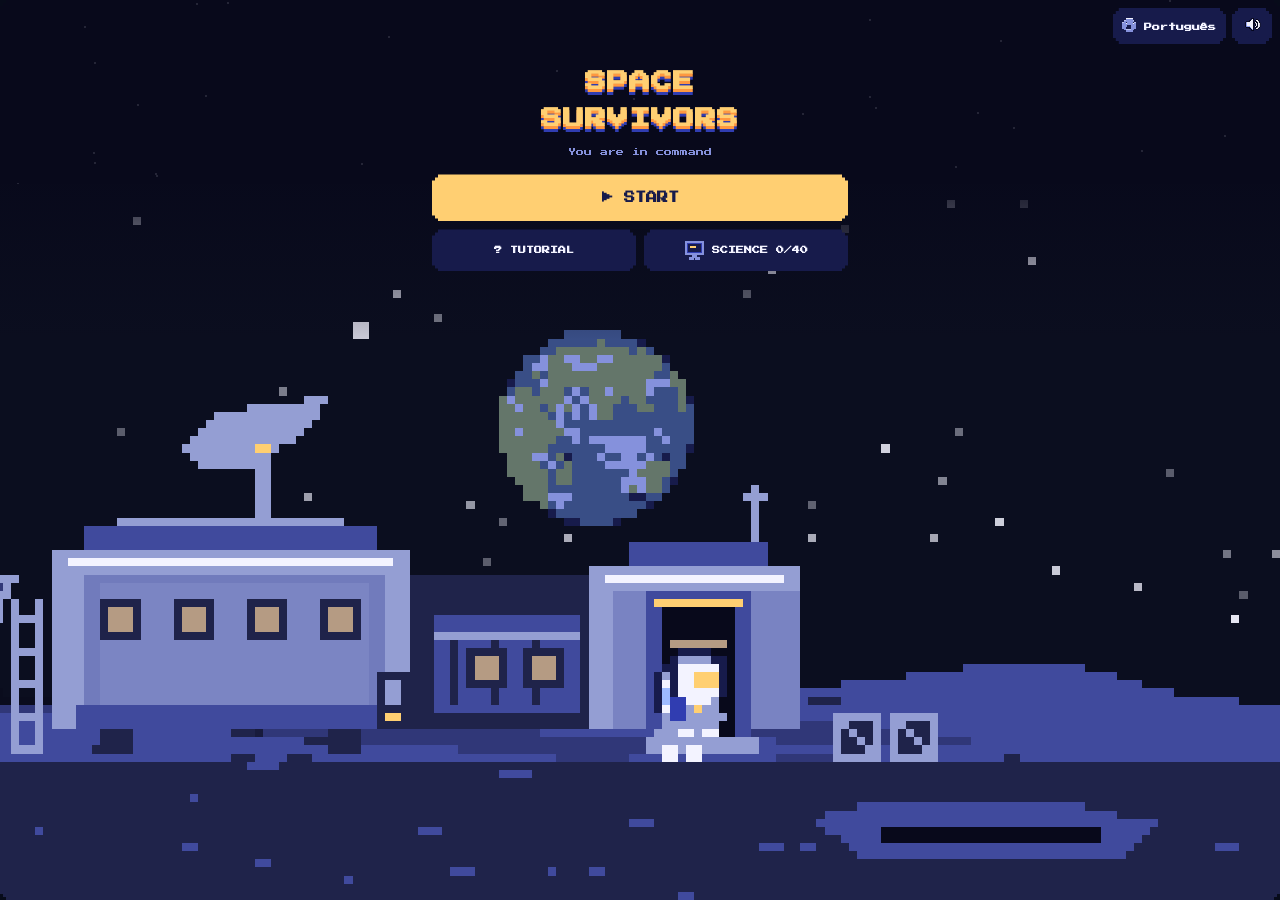
==== commit a017a4a3: "Tira a lista de descobertas do relatorio final e enche o ceu de estrelas - O relatorio final deixa d" ====
--- a/index.html
+++ b/index.html
@@ -115,9 +115,6 @@
         <div class="end-toolbar"><button class="btn-more" id="debriefAll" type="button"></button></div>
         <ul class="debrief" id="debrief"></ul>
         <div class="fact" id="endFact"></div>
-        <h2 id="bookTitle"></h2>
-        <p class="coll" id="bookColl"></p>
-        <div class="book" id="book"></div>
         <h2 data-t="realTitle"></h2>
         <p id="realIntro"></p>
         <div id="realList"></div>
@@ -2285,12 +2282,6 @@
   $('debriefAll').dataset.open = '0'; $('debriefAll').textContent = pt ? '▾ ABRIR TUDO' : '▾ OPEN ALL';
 
   const found = G.found.map(id => DISC.find(d => d.id === id));
-const unlockedTotal = getUnlocked().length;
-  $('bookTitle').textContent = (pt ? '📓 Álbum de descobertas' : '📓 Discovery album') + ` (${unlockedTotal}/${DISC.length})`;
-  $('bookColl').textContent = pt
-    ? `Nesta missão: +${G.found.length} · Melhor resultado: ${'⭐'.repeat(prog ? prog.best : 0) || '—'}`
-    : `This mission: +${G.found.length} · Best result: ${'⭐'.repeat(prog ? prog.best : 0) || '—'}`;
-  renderAlbum($('book'), G.found);
   $('endFact').classList.toggle('hidden', found.length > 0);
   $('endFact').innerHTML = (pt ? '💡 <b>Você sabia?</b> ' : '💡 <b>Did you know?</b> ') + FACTS[factIdx % FACTS.length][pt ? 0 : 1];
 
@@ -2774,7 +2765,11 @@
   requestAnimationFrame(frame);
 }
 // Estrelas do fundo da tela final.
-$('endSky').innerHTML = Array.from({ length: 36 }, (_, i) => `<i style="left:${(i * 53) % 100}%;top:${(i * 29) % 55}%;animation-delay:${(i % 6) * .4}s"></i>`).join('');
+$('endSky').innerHTML = Array.from({ length: 120 }, (_, i) => {
+  const r = n => { const v = Math.sin(i * 12.9898 + n * 78.233) * 43758.5453; return v - Math.floor(v); };   // posições espalhadas, sempre as mesmas
+  const size = i % 9 === 0 ? 3 : i % 3 === 0 ? 2 : 1;
+  return `<i style="left:${(r(1) * 100).toFixed(1)}%;top:${(r(2) * 78).toFixed(1)}%;width:${size}px;height:${size}px;animation-delay:${(i % 7) * .45}s"></i>`;
+}).join('');
 document.querySelectorAll('[data-lang]').forEach(b => b.addEventListener('click', () => {
   sfx('tap');
   lang = lang === 'pt' ? 'en' : 'pt'; setTexts();
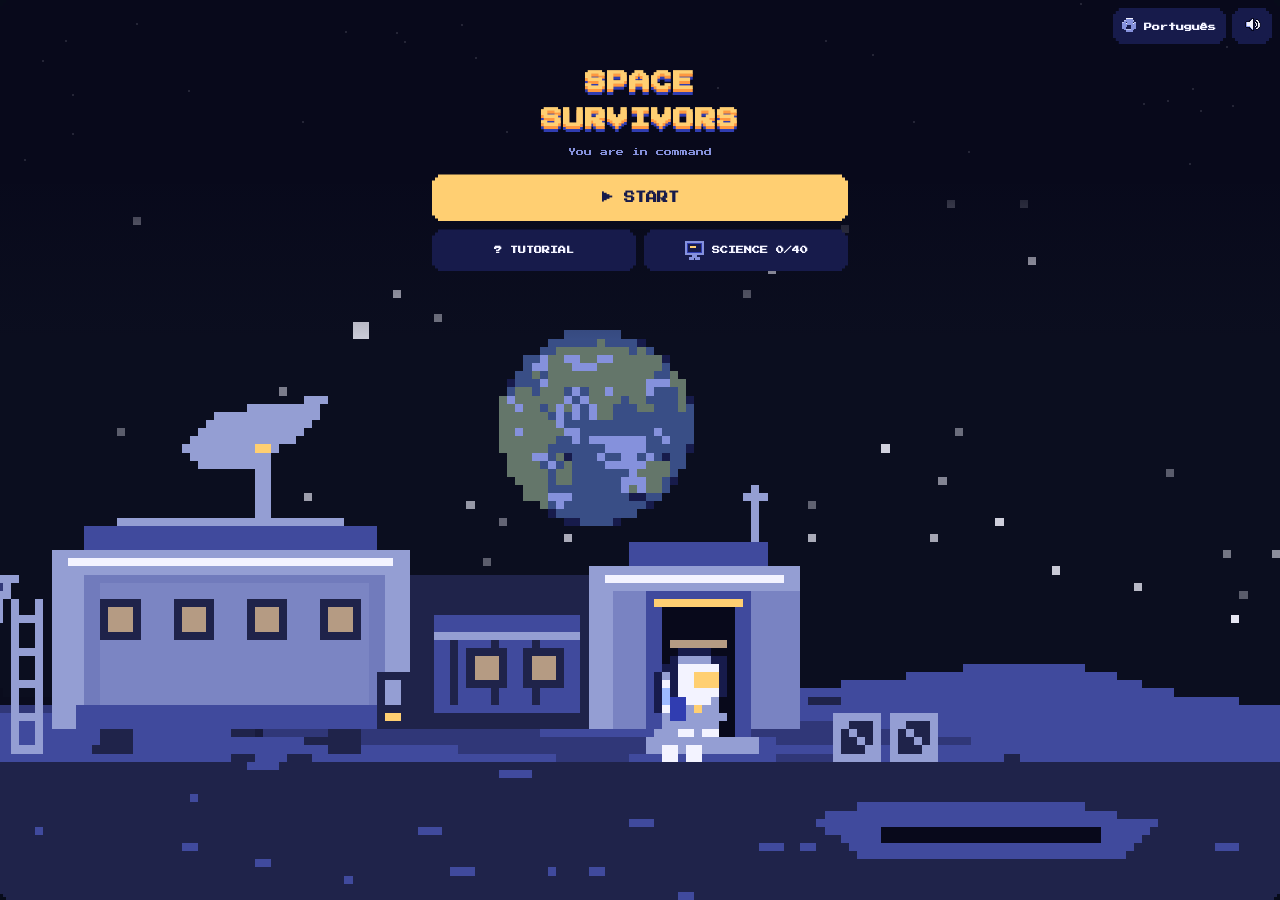
==== commit 25712151: "Ingles como idioma padrao e Terra inteira na tela final - O jogo abre em ingles em qualquer navegado" ====
--- a/index.html
+++ b/index.html
@@ -96,7 +96,7 @@
 <section id="end" class="panel hidden" aria-live="polite">
   <div class="end-sky" id="endSky" aria-hidden="true"></div>
   <button class="lang end-lang" data-lang></button>
-  <canvas class="end-ship" id="endShip" width="96" height="80" aria-hidden="true"></canvas>
+  <canvas class="end-ship" id="endShip" width="96" height="112" aria-hidden="true"></canvas>
   <h1 id="endTitle"></h1>
   <p class="end-sub" id="endSub"></p>
   <div class="end-stars" id="stars" aria-hidden="true"></div>
@@ -1023,7 +1023,7 @@
 const $ = id => document.getElementById(id);
 const lunarScene = LunarScene.create($('lunarCanvas'), syncSceneAudio);
 const DAY = 864e5;
-let lang = (navigator.language || 'pt').toLowerCase().startsWith('pt') ? 'pt' : 'en';
+let lang = 'en';   // inglês é o idioma padrão; o botão do topo troca para português
 let G = null, busy = false, lockHits = 0, prog = null, learnFn = null, discoveryReveal = [];
 const store = { get: k => { try { return localStorage.getItem(k); } catch (e) { return null; } }, set: (k, v) => { try { localStorage.setItem(k, v); } catch (e) {} } };
 let muted = store.get('lb_mute') === '1';
@@ -2732,11 +2732,14 @@
   const c = shipCtx, put = (x, y, col, w = 1, h = 1) => { c.fillStyle = col; c.fillRect(Math.round(x), Math.round(y), w, h); };
   const sprite = (rows, x, y) => rows.forEach((r, j) => { for (let i = 0; i < r.length; i++) if (r[i] !== '.') put(x + i, y + j, SHIP_PAL[r[i]]); });
   const ease = v => v * v * (3 - 2 * v), loop = t % 8000, chute = loop > 4200;
-  c.clearRect(0, 0, 96, 80);
-  if (shipEarth.complete && shipEarth.naturalWidth) c.drawImage(shipEarth, 0, 44, 96, 96);
-  for (let x = 20; x < 76; x++) put(x, 44 + (48 - Math.sqrt(48 * 48 - (x - 48) ** 2)) - 1, 'rgba(154,217,245,.35)');
+  c.clearRect(0, 0, 96, 112);
+  if (shipEarth.complete && shipEarth.naturalWidth) c.drawImage(shipEarth, 12, 40, 72, 72);   // Terra inteira (24 px x 3)
+  for (let a = 0; a < 360; a += 4) {   // brilho da atmosfera ao redor do globo
+    const r = a * Math.PI / 180;
+    put(48 + Math.cos(r) * 37, 76 + Math.sin(r) * 37, 'rgba(154,217,245,.3)');
+  }
   const x = 42 + (chute ? Math.round(Math.sin(t / 500) * 2) : 0);
-  const y = chute ? 26 + Math.round(Math.min(1, (loop - 4200) / 3000) * 6) : Math.round(-14 + ease(Math.min(1, loop / 4200)) * 40);
+  const y = chute ? 22 + Math.round(Math.min(1, (loop - 4200) / 3000) * 6) : Math.round(-14 + ease(Math.min(1, loop / 4200)) * 36);
   if (!chute) {   // plasma atrás da cápsula, que cai com o escudo térmico para baixo
     const f = Math.floor(t / 70) % 3, h = 10 + f * 2;
     for (let j = 0; j < h; j++) {
@@ -2750,8 +2753,8 @@
   sprite(SHIP_DROP, x, y);
   if (!win && Math.floor(t / 300) % 2 === 0) put(x + 5, y - 1, '#FF514D', 1, 2);
   if (win && chute) for (let i = 0; i < 8; i++) {
-    const a = i * Math.PI / 4 + t / 900, d = 34 + 3 * Math.sin(t / 260 + i);
-    put(48 + Math.cos(a) * d, 28 + Math.sin(a) * d * .8, i % 2 ? '#FFCF72' : '#F3F3FF');
+    const a = i * Math.PI / 4 + t / 900, d = 42 + 3 * Math.sin(t / 260 + i);
+    put(48 + Math.cos(a) * d, 62 + Math.sin(a) * d * .75, i % 2 ? '#FFCF72' : '#F3F3FF');
   }
 }
 function playShip() {
--- a/style.css
+++ b/style.css
@@ -740,7 +740,7 @@
 .end-earth i { position:absolute; left:108%; top:70%; width:5%; height:9%; background:#f3f3ff; box-shadow:0 0 0 2px #303db1; animation:endFly 4s steps(8) infinite alternate; }
 @keyframes endBob { to { transform:translateY(.5rem); } }
 @keyframes endFly { to { transform:translate(-520%, -260%); } }
-#end h1 { position:relative; z-index:1; margin:.4rem 0 0; font-size:clamp(.95rem, 5vw, 1.25rem); line-height:1.6; text-align:center; text-transform:uppercase; color:#ffe1a3; text-shadow:0 3px #ff983f, 0 6px #303db1; }
+#end h1 { position:relative; z-index:1; margin:1.4rem 0 0; font-size:clamp(.95rem, 5vw, 1.25rem); line-height:1.6; text-align:center; text-transform:uppercase; color:#ffe1a3; text-shadow:0 3px #ff983f, 0 6px #303db1; }
 .end-sub { position:relative; z-index:1; margin:.6rem 0 0; font-size:.5rem; line-height:1.9; text-align:center; color:#8591dc; }
 .end-stars { position:relative; z-index:1; display:flex; justify-content:center; gap:.5rem; margin:.7rem 0 .2rem; min-height:0; }
 .end-stars svg { width:2.9rem; height:2.9rem; }
@@ -776,7 +776,7 @@
 .end-rbody .book .d .base, .end-rbody .book .d .src, .end-rbody .book .d b, .end-rbody .book .d span { font-size:inherit; line-height:inherit; }
 .end-rbody .book .d .base { font-size:.54rem; }
 
-.end-ship { display:block; position:relative; z-index:1; width:min(78vw, 18rem); height:auto; aspect-ratio:96 / 80; margin:2rem auto 0; image-rendering:pixelated; }
+.end-ship { display:block; position:relative; z-index:1; width:min(56vw, 13rem); height:auto; aspect-ratio:96 / 112; margin:1.6rem auto 0; image-rendering:pixelated; }
 
 /* Relatório final: bloco "Na vida real" e botão Ver mais */
 .end-toolbar { display:flex; justify-content:flex-end; margin:.4rem 0; }
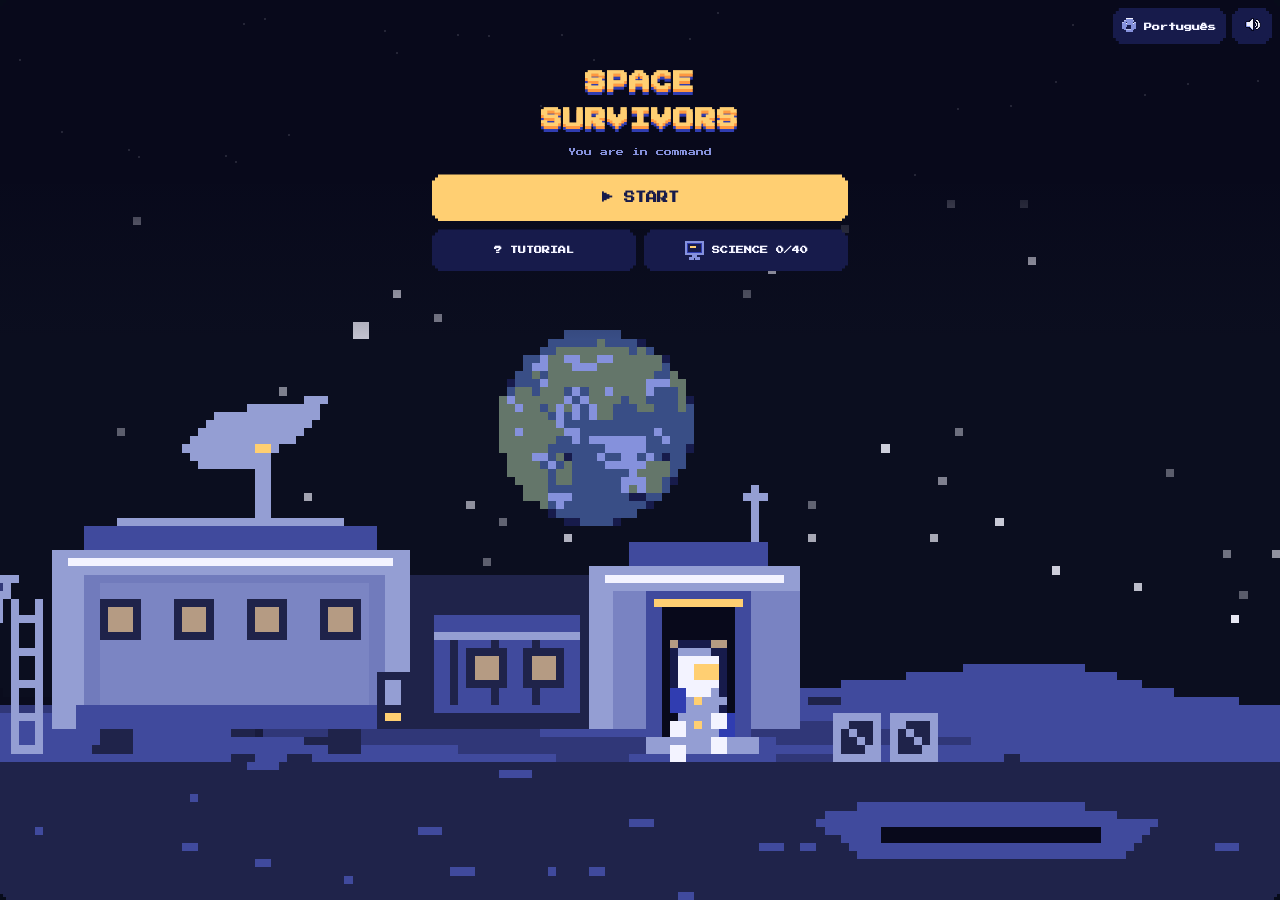
==== commit da1dbff9: "Lower the shelter run-and-fall sound volume (0.35 -> 0.125) Co-Authored-By: Claude Opus 5.5 <noreply" ====
--- a/index.html
+++ b/index.html
@@ -1133,7 +1133,7 @@
 }
 const shelterAudio = new Audio('assets/audio/corrida-queda.mp3');
 shelterAudio.preload = 'auto';
-shelterAudio.volume = .35;
+shelterAudio.volume = .125;
 function playShelterCall(call) {
   if (call !== 1 || muted || document.hidden) return;
   shelterAudio.currentTime = 0;
